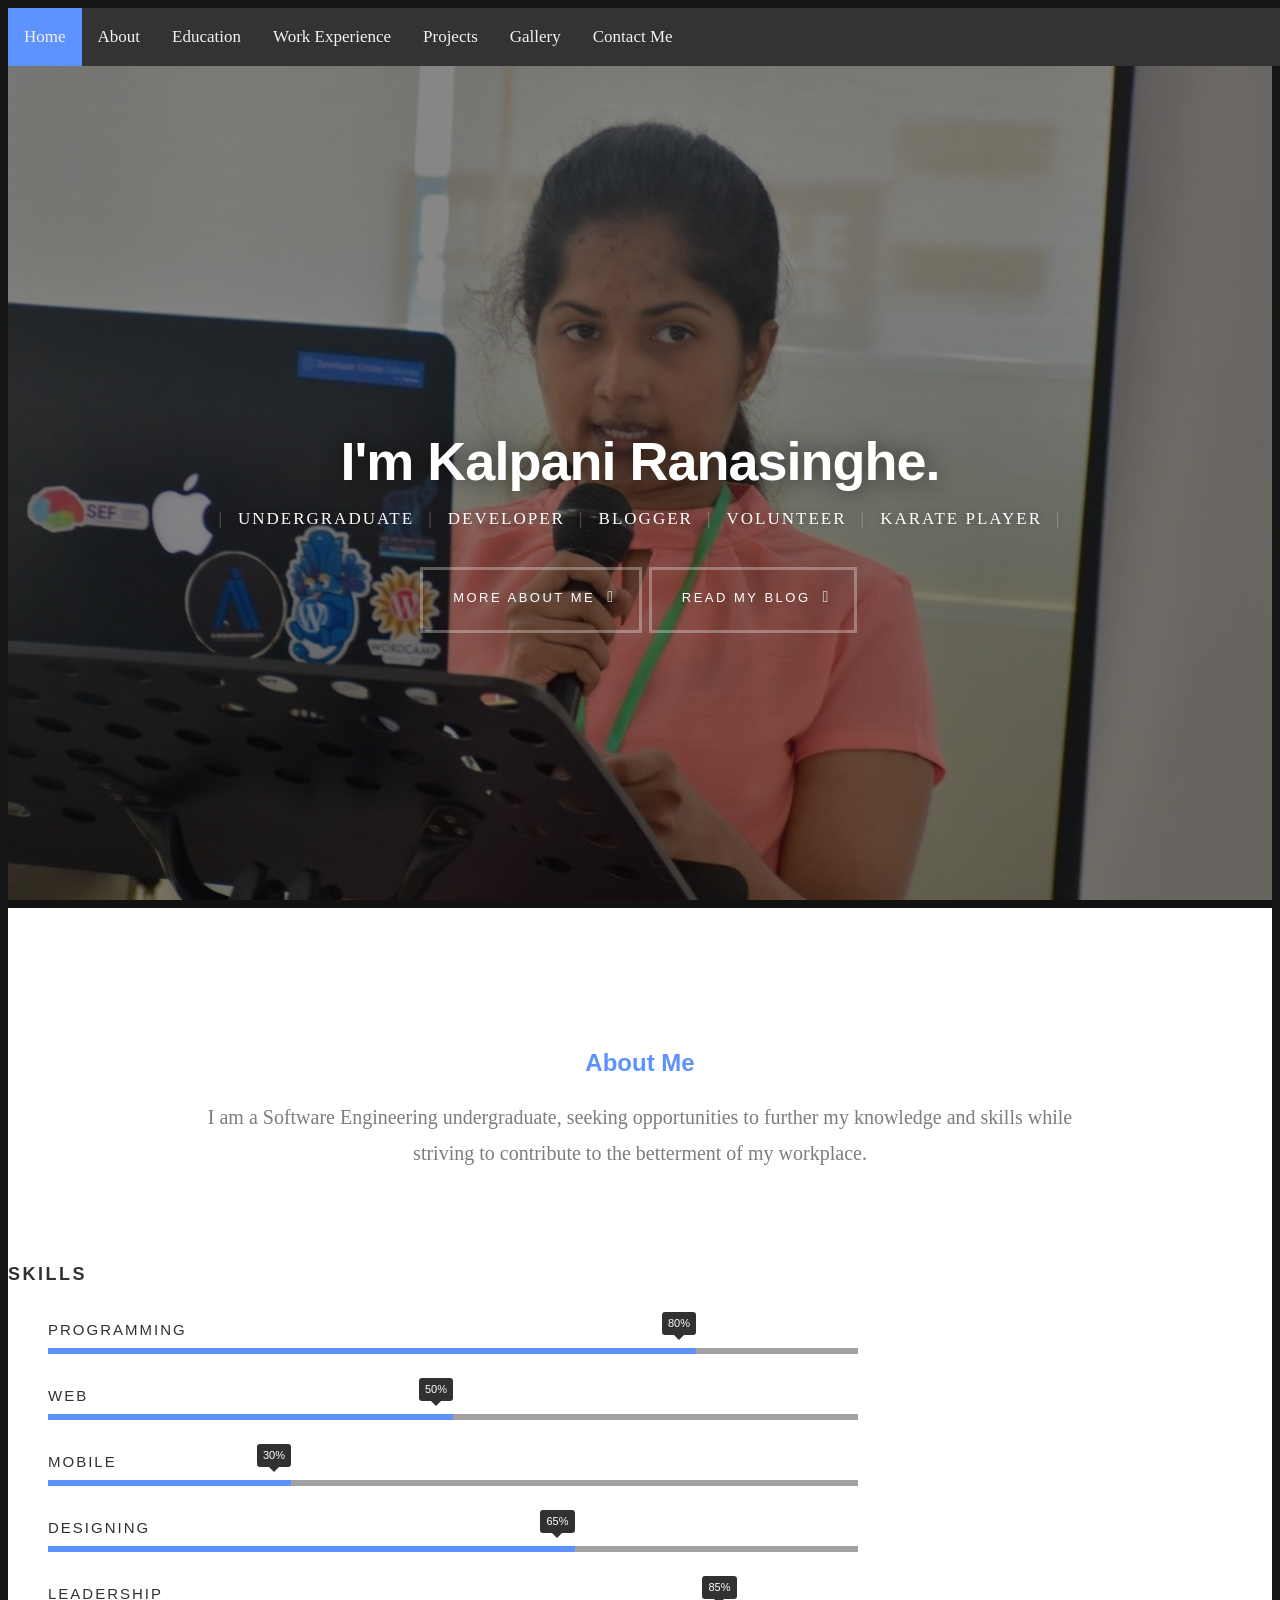
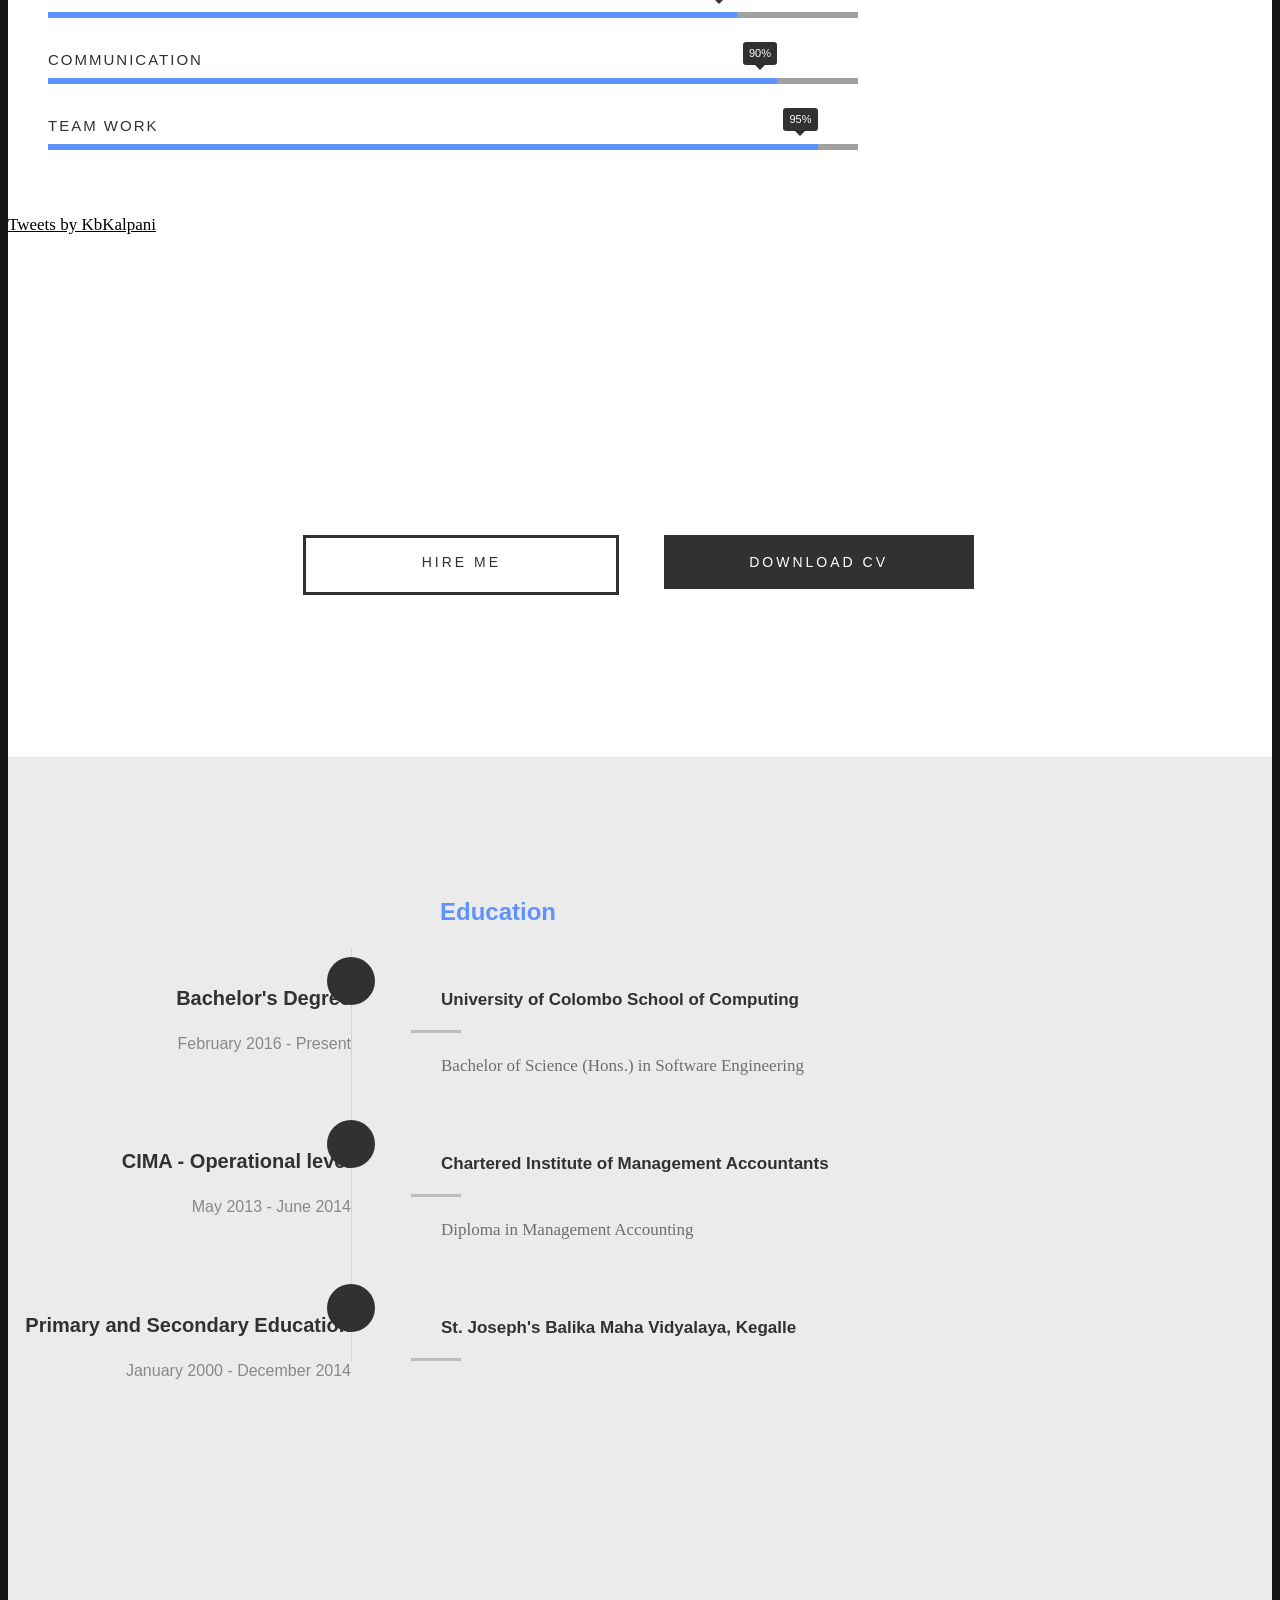
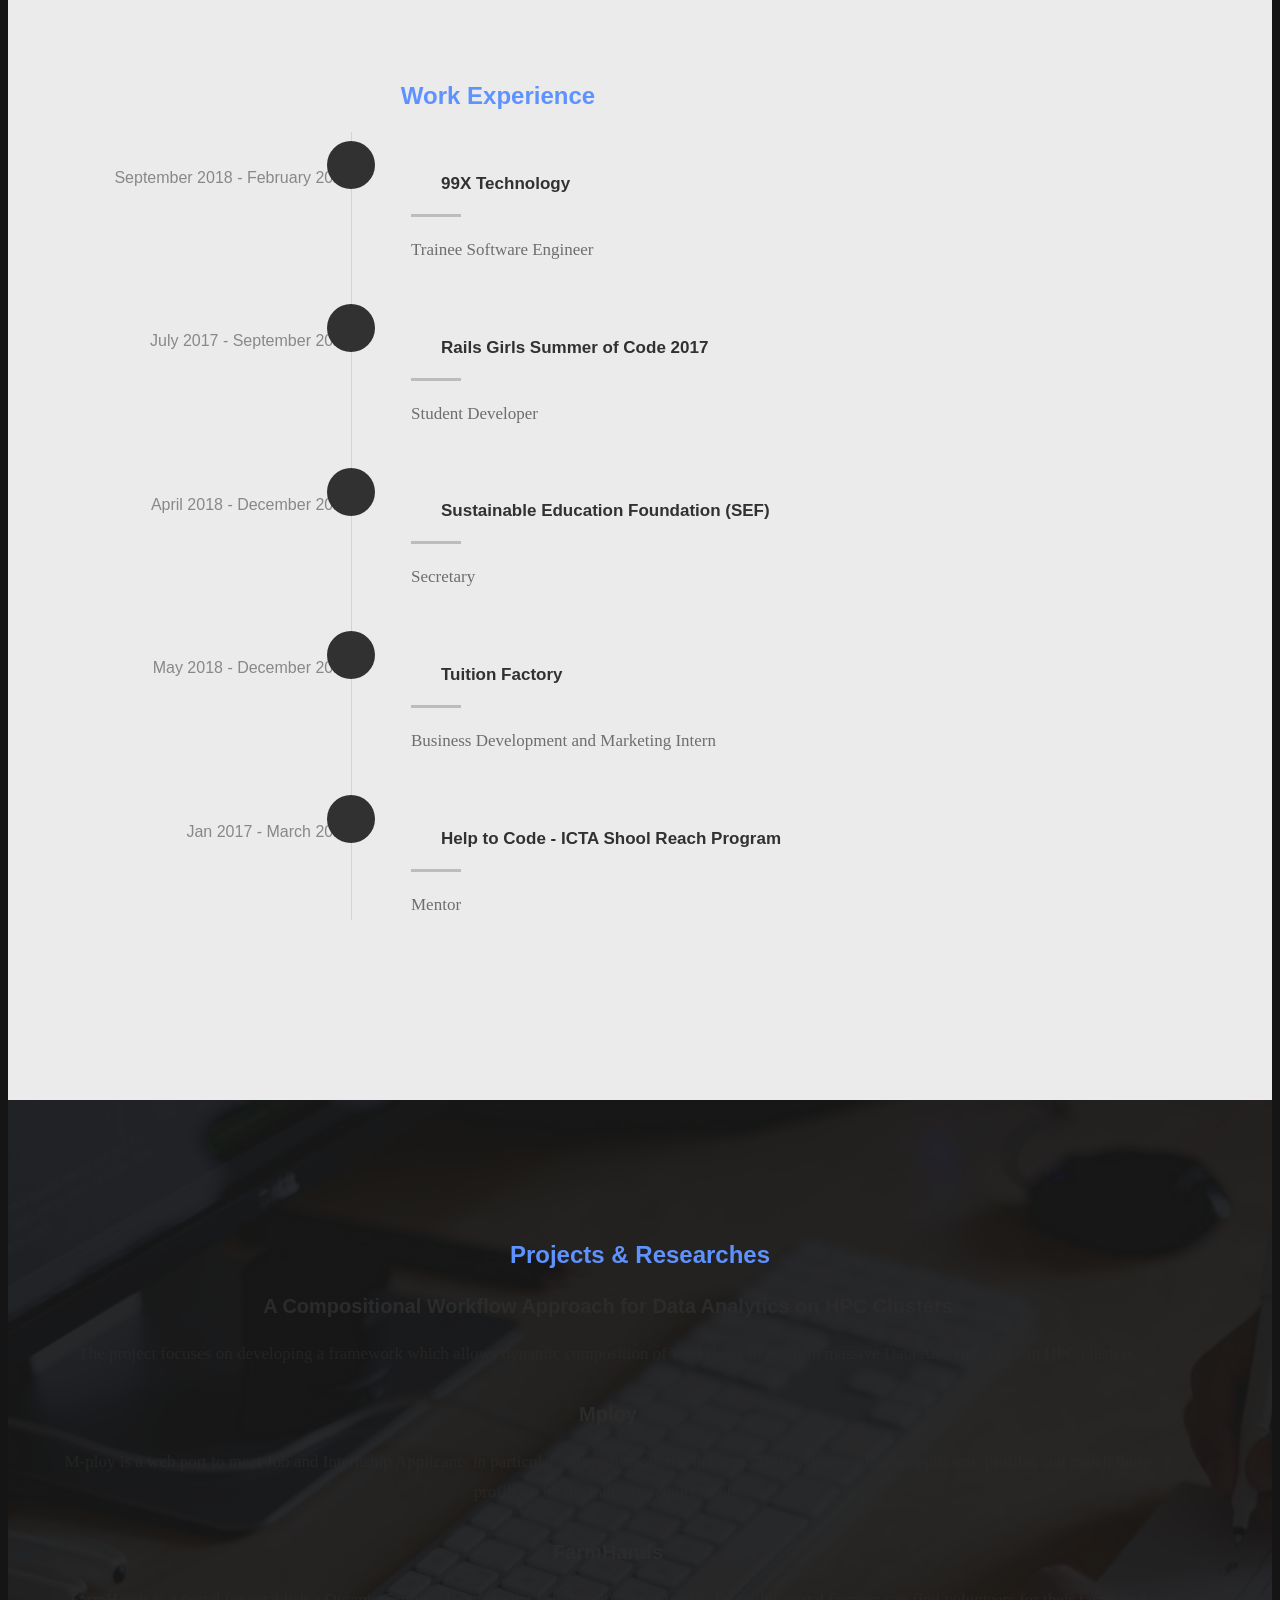
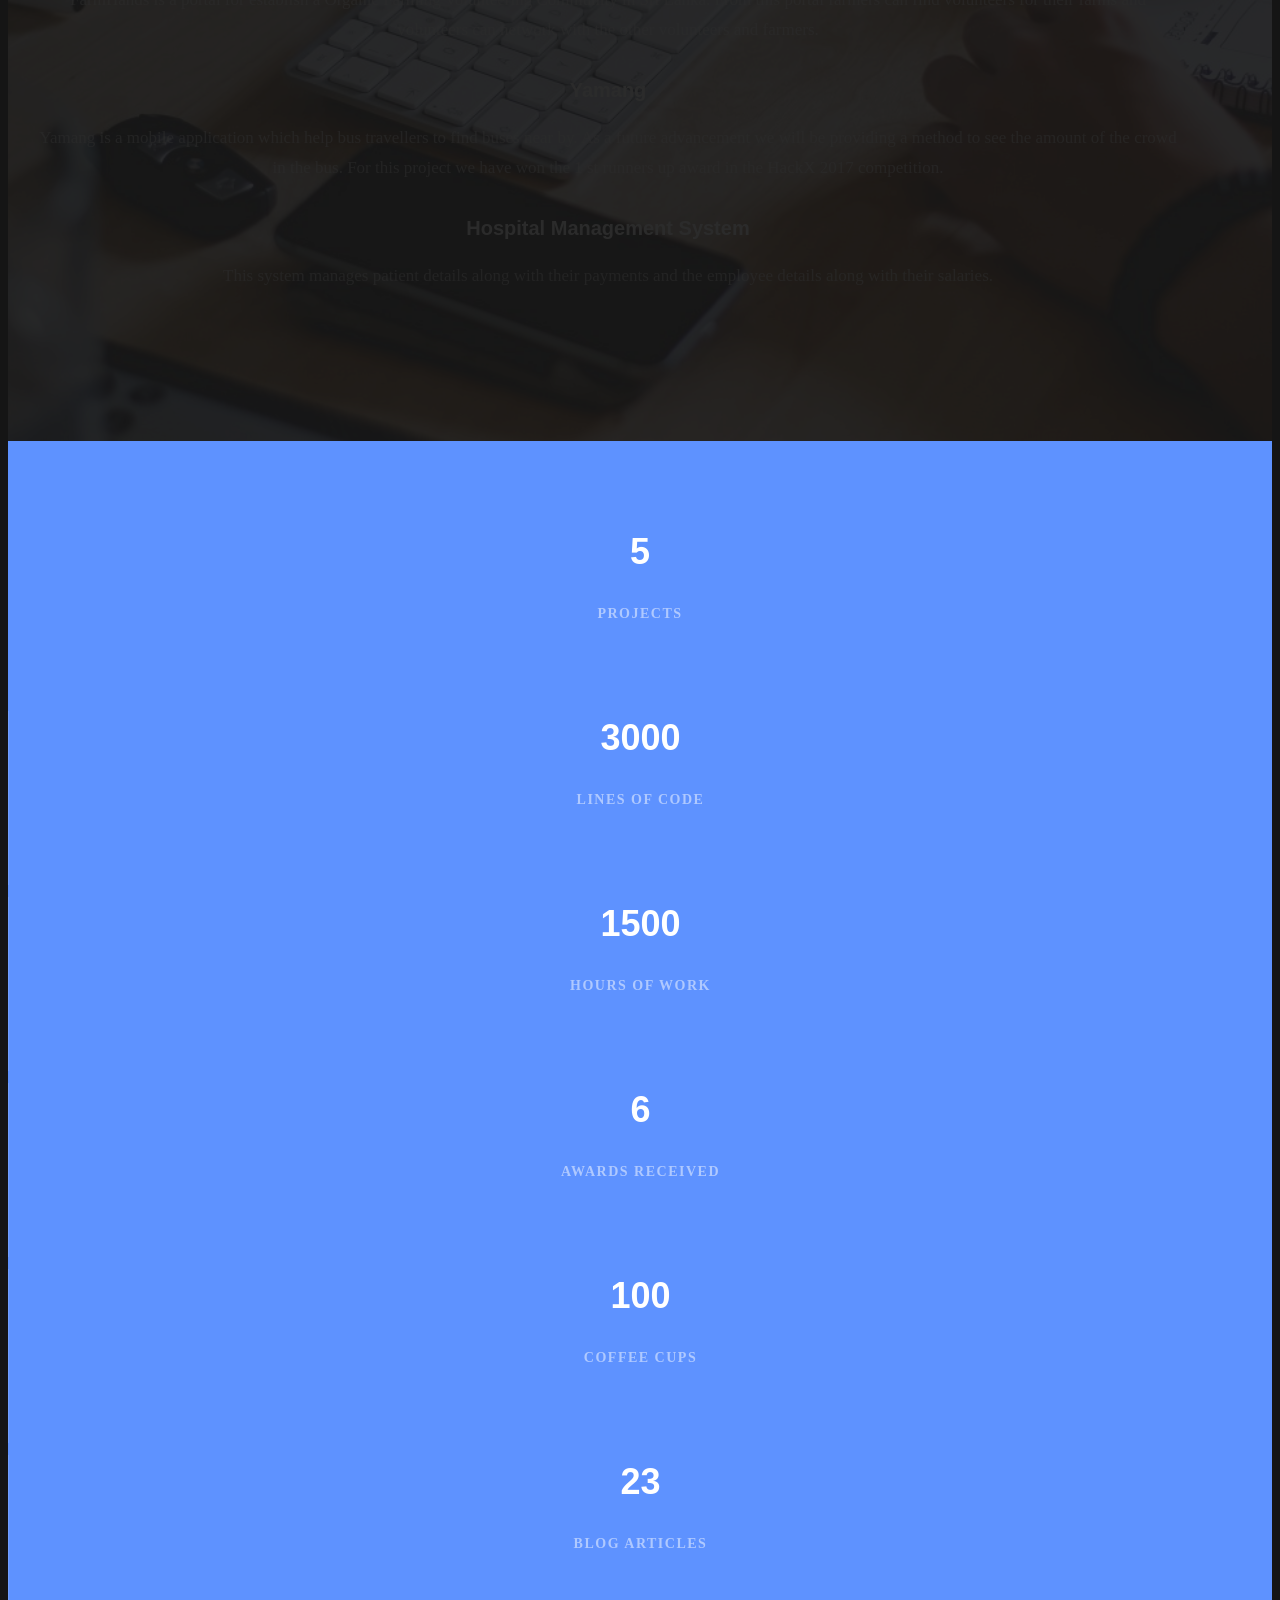
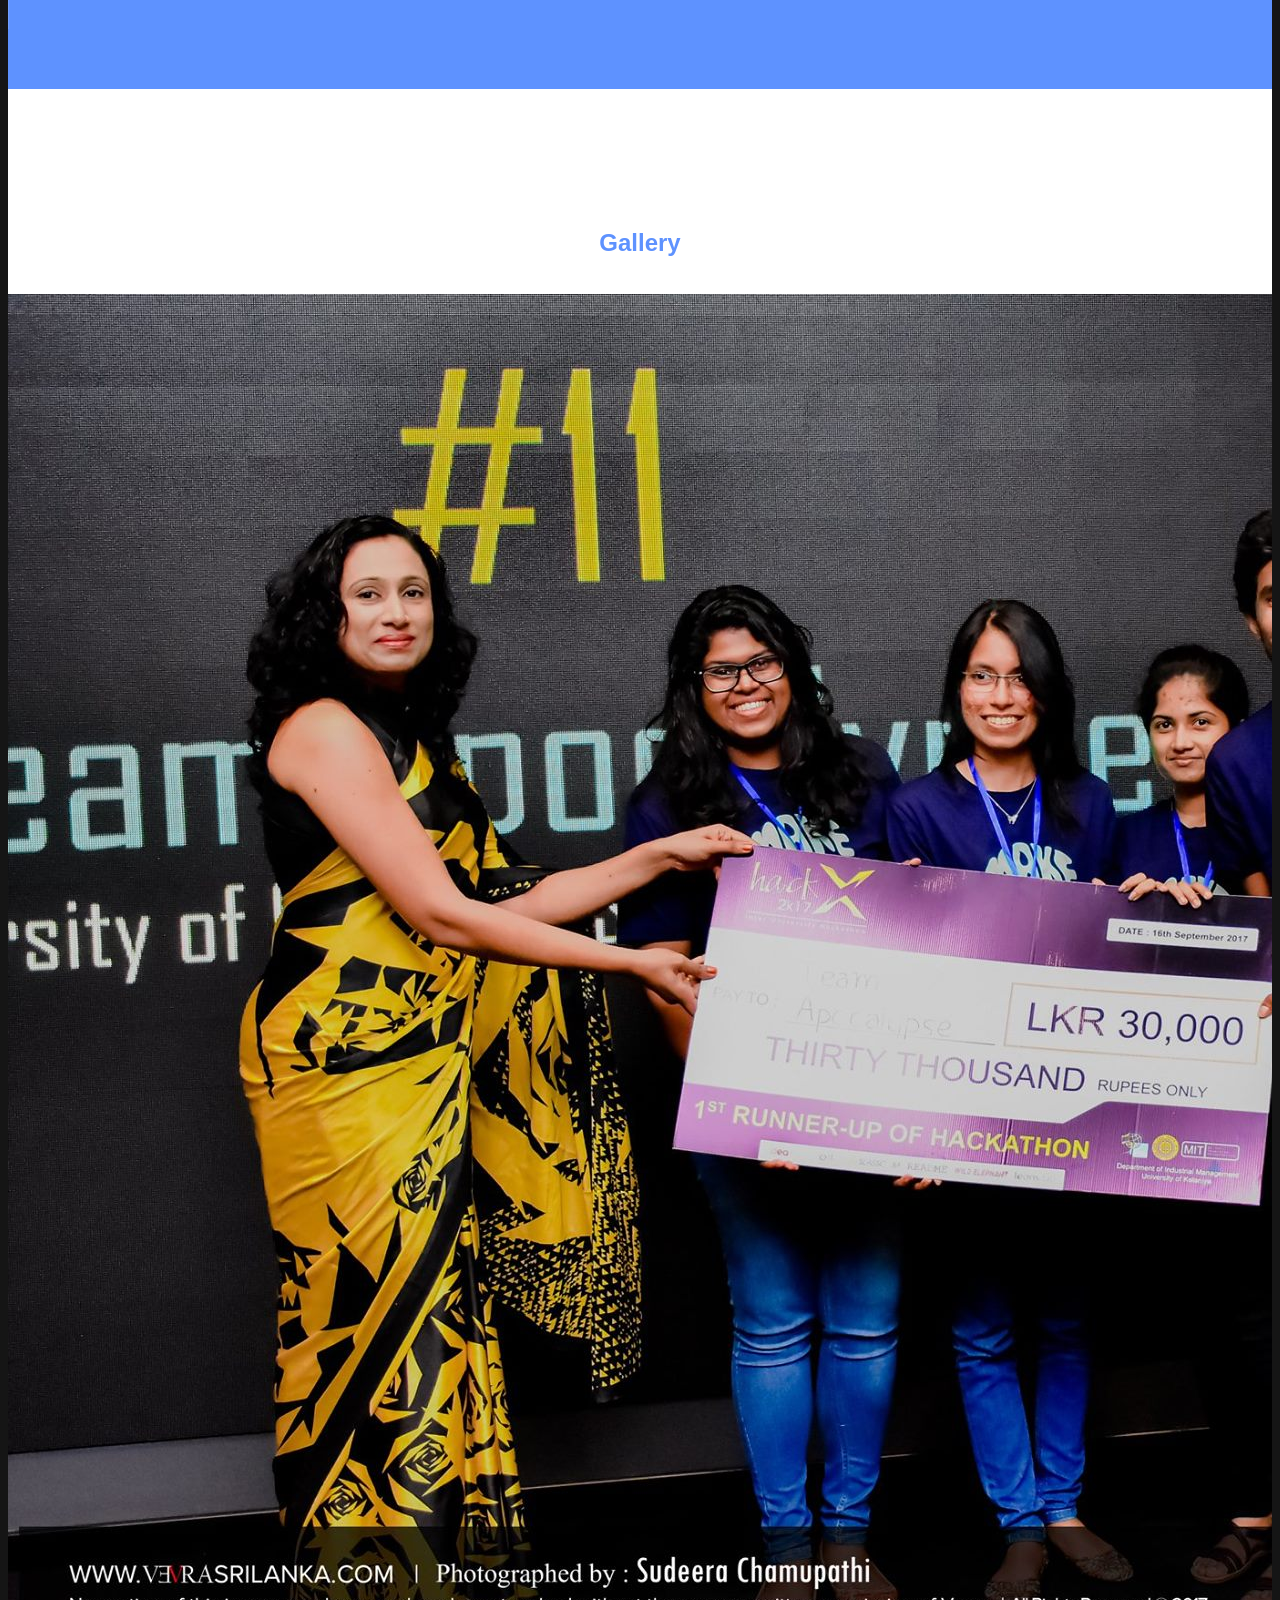
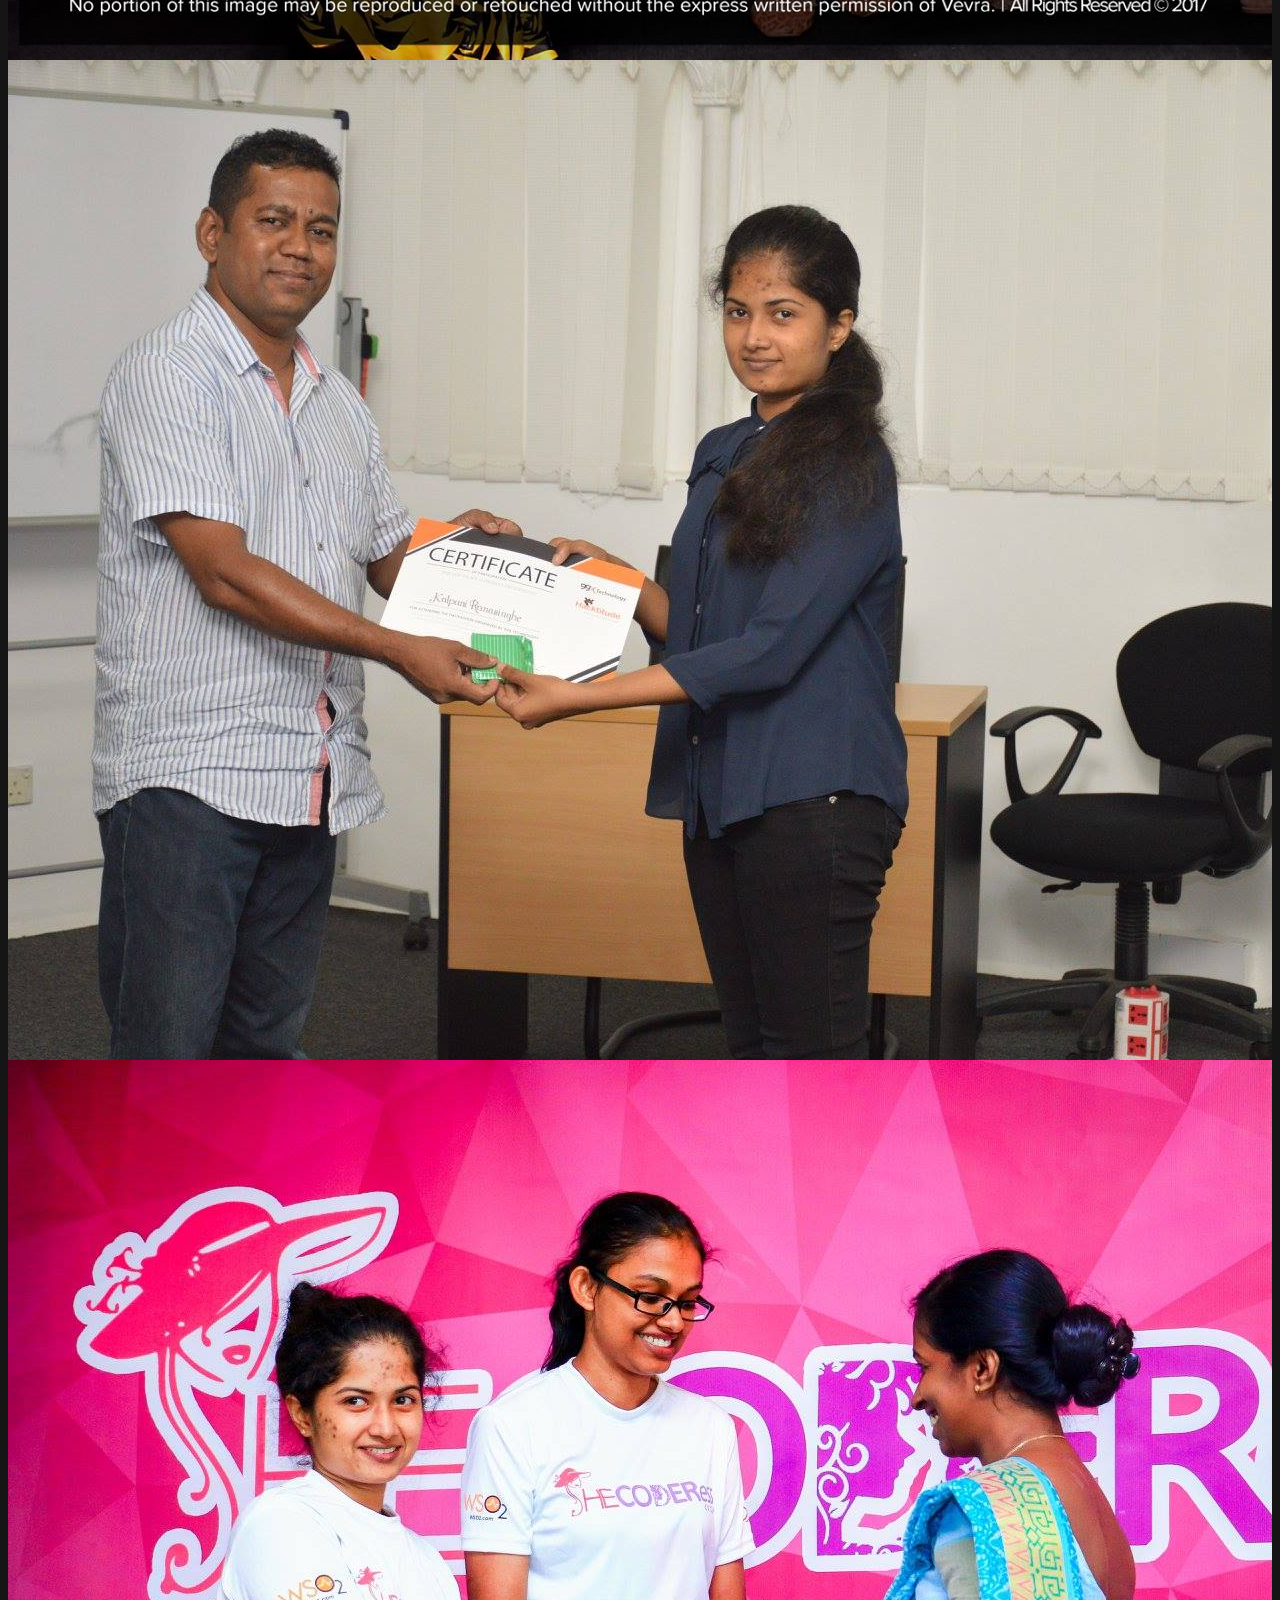
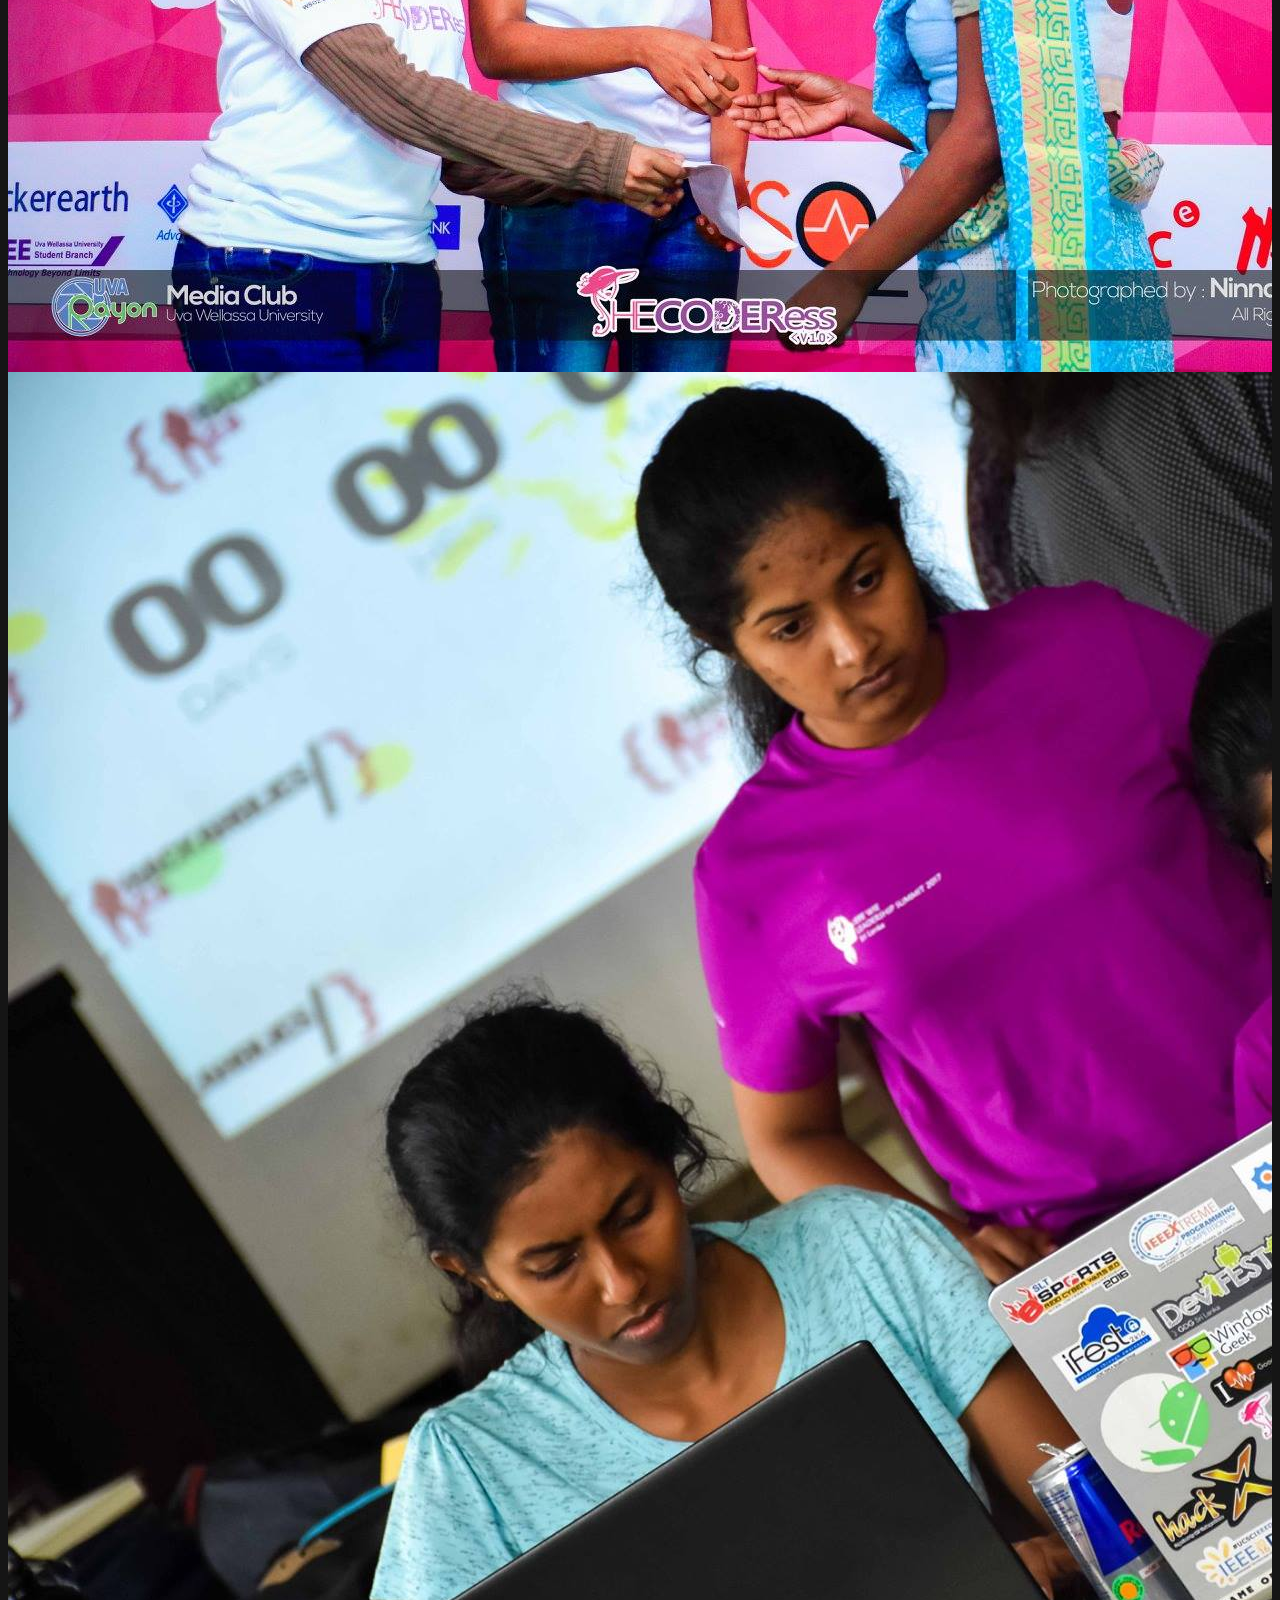
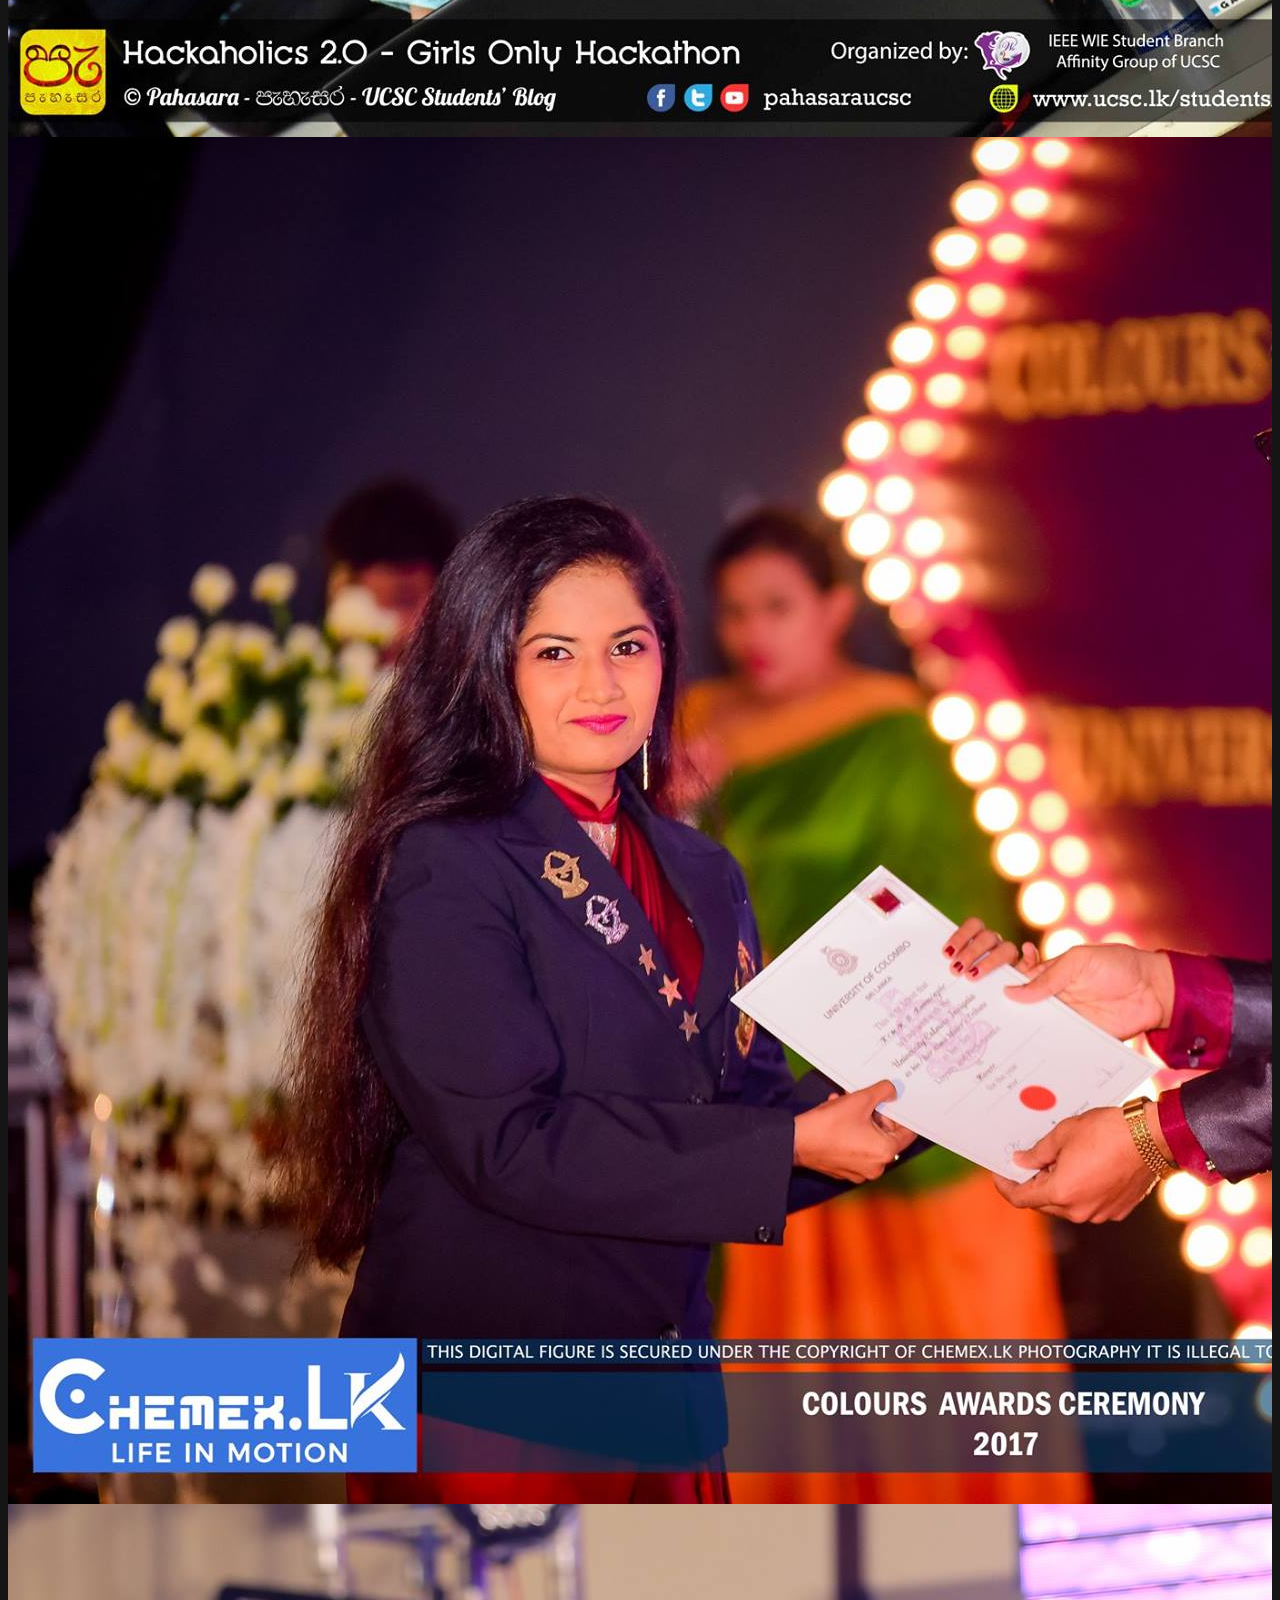
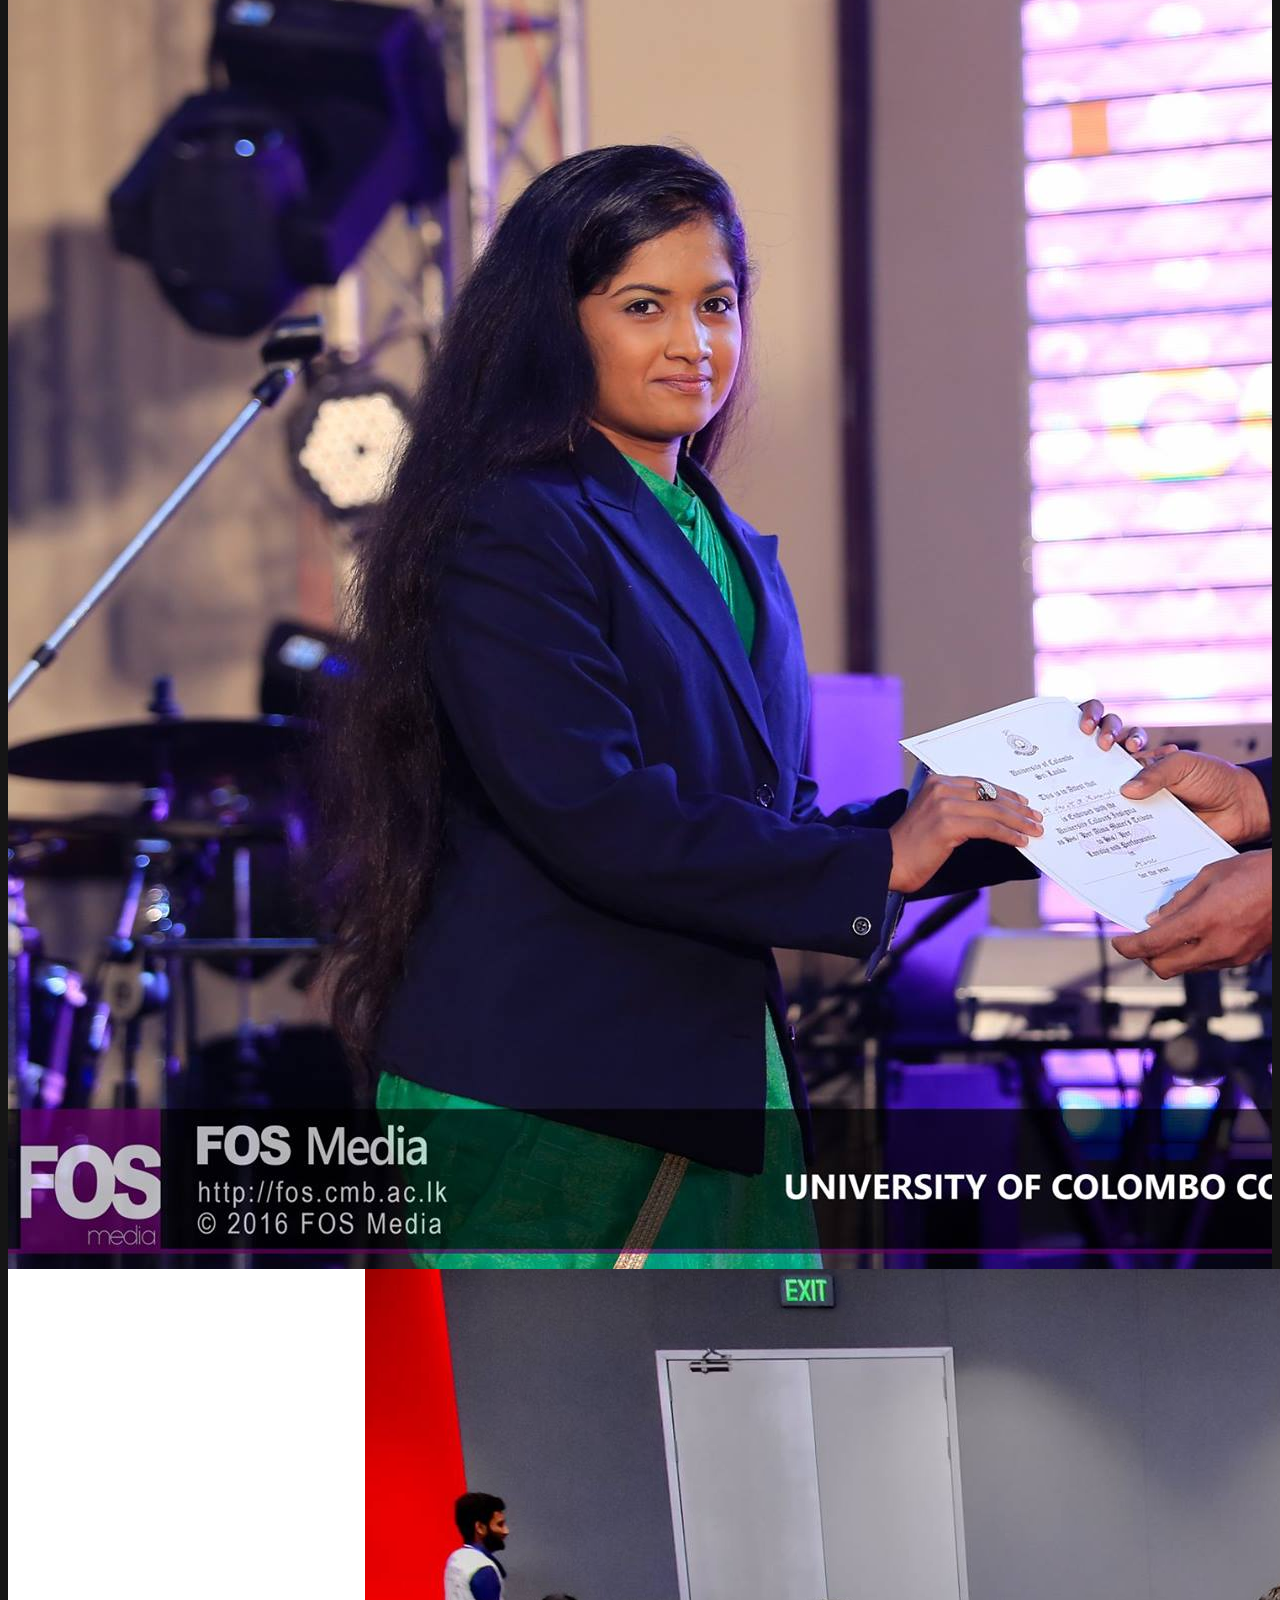
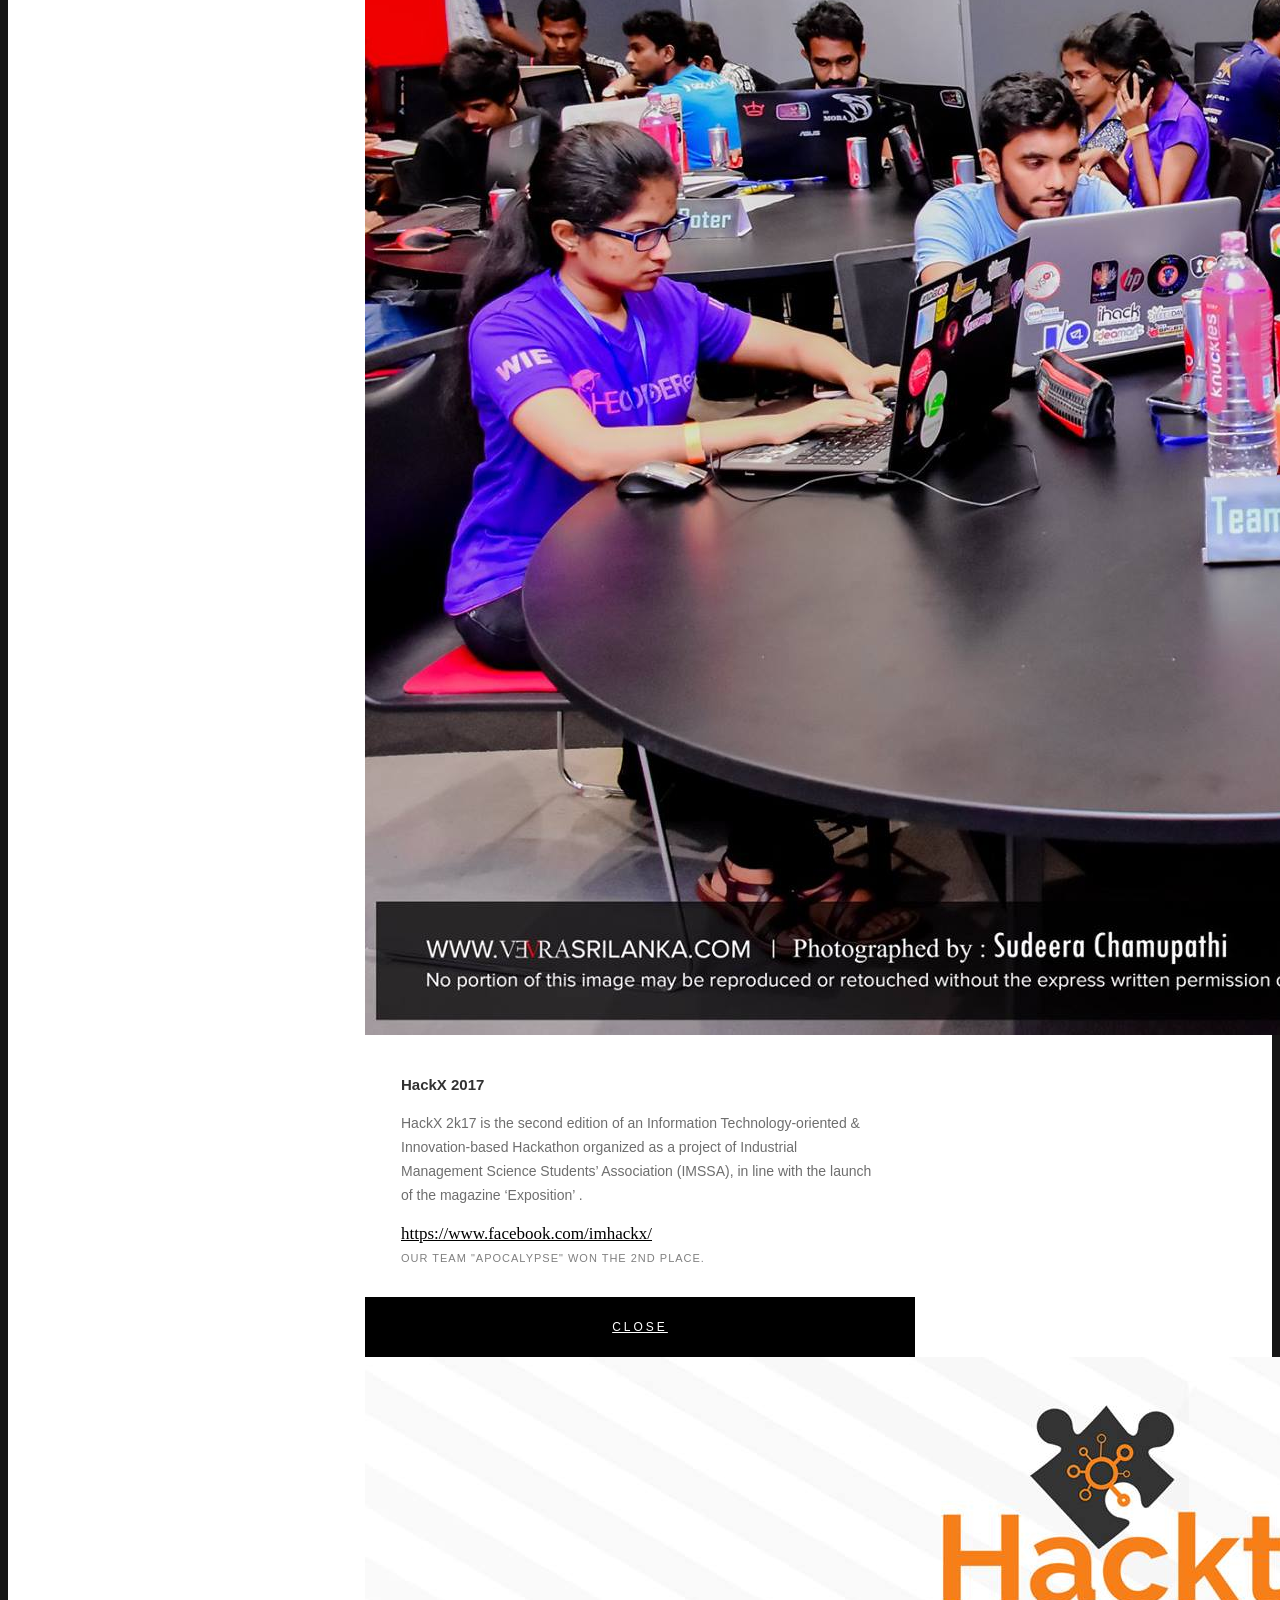
==== index.html @ 43483d66 "Modifications" ====
<!DOCTYPE html>
<!--[if IE 8 ]><html class="no-js oldie ie8" lang="en"> <![endif]-->
<!--[if IE 9 ]><html class="no-js oldie ie9" lang="en"> <![endif]-->
<!--[if (gte IE 9)|!(IE)]><!--><html class="no-js" lang="en"> <!--<![endif]-->
<head>

   <!--- basic page needs
   ================================================== -->
   <meta charset="utf-8">
	<title>Kalpani Ranasinghe</title>
	<meta name="description" content="">  
	<meta name="author" content="">

   <!-- mobile specific metas
   ================================================== -->
	<meta name="viewport" content="width=device-width, initial-scale=1, maximum-scale=1">

 	<!-- CSS
   ================================================== -->
   <link rel="stylesheet" href="css/base.css">  
   <link rel="stylesheet" href="css/main.css">
   <link rel="stylesheet" href="css/vendor.css">     

   <!-- script
   ================================================== -->   
	<script src="js/modernizr.js"></script>
	<script src="js/pace.min.js"></script>
	

   <!-- faviconsf
	================================================== -->
	<link rel="icon" type="image/png" href="favicon.png">

</head>

<body id="top">

	<!-- header 
   ================================================== -->
   <header>   	
   	<div class="topnav" id="myTopnav">		   	
					
						<a class="smoothscroll active"  href="#intro" title="">Home</a>
						<a class="smoothscroll"  href="#about" title="">About</a>
						<a class="smoothscroll"  href="#resume" title="">Education</a>
						<a class="smoothscroll"  href="#work" title="">Work Experience</a>
						<a class="smoothscroll"  href="#services" title="">Projects</a>
						<a class="smoothscroll"  href="#portfolio" title="">Gallery</a>					
						<a class="smoothscroll"  href="#contact" title="">Contact Me</a>	
									
					</ul>
   	</div> <!-- /row --> 		
   </header> <!-- /header -->

	<!-- intro section
   ================================================== -->
   <section id="intro">   

   	<div class="intro-overlay"></div>	

   	<div class="intro-content">
   		<div class="row">

   			<div class="col-twelve">

	   			
	   			<h1>I'm Kalpani Ranasinghe.</h1>

	   			<p class="intro-position">
	   				<span>Undergraduate</span>
	   				<span>Developer</span>
	   				<span>Blogger</span>
	   				<span>Volunteer</span>
	   				<span>Karate Player</span> 
	   			</p>

	   			<a class="button stroke smoothscroll" href="#about" title="">More About Me</a>
	   			<a class="button stroke" href="https://kalpaniranasinghe.blogspot.com/" target="_blank" title="">Read My Blog</a>

	   			

	   		</div>  
   			  
   		</div>   		 		
   	</div> <!-- /intro-content -->  

   	<ul class="intro-social">        
         <li><a href="https://www.facebook.com/kalpani.ranasinghe.50" target="_blank"><i class="fa fa-facebook"></i></a></li>
         <li><a href="https://twitter.com/KbKalpani" target="_blank"><i class="fa fa-twitter"></i></a></li>
         <li><a href="https://github.com/kalpanibhagya" target="_blank"><i class="fa fa-github"></i></a></li>
         <li><a href="https://www.linkedin.com/in/kalpani-ranasinghe/" target="_blank"><i class="fa fa-linkedin"></i></a></li>
         
      </ul> <!-- /intro-social -->  

   </section> <!-- /intro -->


   <!-- about section
   ================================================== -->
   <section id="about" class="grey-section">  

   	<div class="row section-intro">
   		<div class="col-twelve">

   			<h2>About Me</h2>
   			
   				<p class="lead">I am a Software Engineering undergraduate, seeking opportunities to further my knowledge and skills while striving to contribute to the betterment of my workplace.</p></br>
   			   		
   		</div>   		
   	</div> <!-- /section-intro -->

   	<div class="row about-content">
   		<div class="col-six tab-full">

   			<h3>Skills</h3>
   			
				<ul class="skill-bars">
				   <li>
				   	<div class="progress percent80"><span>80%</span></div>
				   	<strong>Programming</strong>
				   </li>
				   <li>
				   	<div class="progress percent50"><span>50%</span></div>
				   	<strong>Web</strong>
				   </li>
				   <li>
				   	<div class="progress percent30"><span>30%</span></div>
				   	<strong>Mobile</strong>
				   </li>
				   <li>
				   	<div class="progress percent65"><span>65%</span></div>
				   	<strong>Designing</strong>
				   </li>
				   <li>
				   	<div class="progress percent85"><span>85%</span></div>
				   	<strong>Leadership</strong>
				   </li>
				   <li>
				   	<div class="progress percent90"><span>90%</span></div>
				   	<strong>Communication</strong>
				   </li>
				   <li>
				   	<div class="progress percent95"><span>95%</span></div>
				   	<strong>Team Work</strong>
				   </li>
      
				</ul> <!-- /skill-bars -->		

   		</div>

   		<div class="col-six tab-full">
   			<a class="twitter-timeline" data-width="400" data-height="500" href="https://twitter.com/KbKalpani?ref_src=twsrc%5Etfw">Tweets by KbKalpani</a> <script async src="https://platform.twitter.com/widgets.js" charset="utf-8"></script>
   		</div>


   	</div>

   	<div class="row about-content">
   	<div class="col-six tab-full">
   		<iframe src="https://www.facebook.com/plugins/page.php?href=https%3A%2F%2Fwww.facebook.com%2Ftechmindkb%2F&tabs=timeline&width=340&height=500&small_header=false&adapt_container_width=true&hide_cover=false&show_facepile=true&appId=143902499665656" width="340" height="213" style="border:none;overflow:hidden" scrolling="no" frameborder="0" allowTransparency="true" allow="encrypted-media"></iframe>
   		</div>
   		
   	</div>

   	<div class="row button-section">
   		<div class="col-twelve">
   			<a href="#contact" title="Hire Me" class="button stroke smoothscroll">Hire Me</a>
   			<a href="https://bit.ly/2IvnFTZ" title="Download CV" target="_blank" class="button button-primary">Download CV</a>
   	
   		</div>   		
   	</div>

   </section> <!-- /process-->    


   <!-- resume Section
   ================================================== -->
	<section id="resume" class="grey-section">

   	<div class="row resume-timeline">

   		<div class="col-twelve resume-header">

   			<h2>Education</h2>

   		</div> <!-- /resume-header -->

   		<div class="col-twelve">

   			<div class="timeline-wrap">

	   			<div class="timeline-block">

	   				<div class="timeline-ico">
	   					<i class="fa fa-graduation-cap"></i>
	   				</div>

	   				<div class="timeline-header">
	   					<h3>Bachelor's Degree</h3>
	   					<p>February 2016 - Present</p>
	   					
	   				</div>

	   				<div class="timeline-content">
	   					<h4>University of Colombo School of Computing</h4>
	   					<p>Bachelor of Science (Hons.) in Software Engineering</p>
	   				</div>

	   			</div> <!-- /timeline-block -->


	   			<div class="timeline-block">

	   				<div class="timeline-ico">
	   					<i class="fa fa-graduation-cap"></i>
	   				</div>

	   				<div class="timeline-header">
	   					<h3>CIMA - Operational level</h3>
	   					<p>May 2013 - June 2014</p>
	   				</div>

	   				<div class="timeline-content">
	   					<h4>Chartered Institute of Management Accountants</h4>
	   					<p>Diploma in Management Accounting</p>
	   				</div>

	   			</div> <!-- /timeline-block -->

	   			<div class="timeline-block">

	   				<div class="timeline-ico">
	   					<i class="fa fa-graduation-cap"></i>
	   				</div>

	   				<div class="timeline-header">
	   					<h3>Primary and Secondary Education</h3>
	   					<p>January 2000 - December 2014</p>
	   				</div>

	   				<div class="timeline-content">
	   					<h4>St. Joseph's Balika Maha Vidyalaya, Kegalle</h4>
	   					<p>                        </p>

	   			</div> <!-- /timeline-block -->

   			</div> <!-- /timeline-wrap -->   			

   		</div> <!-- /col-twelve -->
   		
   	</div> <!-- /resume-timeline -->
		
	</section> <!-- /features -->

	<section id="work" class="grey-section">

   	<div class="row work-timeline">

   		<div class="col-twelve work-header">

   			<h2>Work Experience</h2>

   		</div> <!-- /resume-header -->

   		<div class="col-twelve">

   			<div class="timeline-wrap">

				<div class="timeline-block">

						<div class="timeline-ico">
							<i class="fa fa-briefcase"></i>
						</div>
	
						<div class="timeline-header">
							
							<p>September 2018 - February 2019</p>
						</div>
	
						<div class="timeline-content">
							<h4>99X Technology</h4>
							<p>Trainee Software Engineer</p>
						</div>
	
				</div> <!-- /timeline-block -->

   				<div class="timeline-block">

	   				<div class="timeline-ico">
	   					<i class="fa fa-briefcase"></i>
	   				</div>

	   				<div class="timeline-header">
	   					
	   					<p>July 2017 - September 2017</p>
	   				</div>

	   				<div class="timeline-content">
	   					<h4>Rails Girls Summer of Code 2017</h4>
	   					<p>Student Developer</p>
	   				</div>

	   			</div> <!-- /timeline-block -->


   				<div class="timeline-block">

	   				<div class="timeline-ico">
	   					<i class="fa fa-briefcase"></i>
	   				</div>

	   				<div class="timeline-header">
	   					
	   					<p>April 2018 - December 2018</p>
	   				</div>

	   				<div class="timeline-content">
	   					<h4>Sustainable Education Foundation (SEF)</h4>
						<p>Secretary</p>
	   				</div>

	   			</div> <!-- /timeline-block -->

	   			<div class="timeline-block">

	   				<div class="timeline-ico">
	   					<i class="fa fa-briefcase"></i>
	   				</div>

	   				<div class="timeline-header">
	   					
	   					<p>May 2018 - December 2018</p>
	   				</div>

	   				<div class="timeline-content">
	   					<h4>Tuition Factory</h4>
	   					<p>Business Development and Marketing Intern</p>
	   				</div>

	   			</div> <!-- /timeline-block -->

	   			
	   			<div class="timeline-block">

	   				<div class="timeline-ico">
	   					<i class="fa fa-briefcase"></i>
	   				</div>

	   				<div class="timeline-header">
	   					
	   					<p>Jan 2017 - March 2017</p>
	   				</div>

	   				<div class="timeline-content">
	   					<h4>Help to Code - ICTA Shool Reach Program</h4>
	   					<p>Mentor</p>
	   				</div>

	   			</div> <!-- /timeline-block -->

   			</div> <!-- /timeline-wrap -->   			

   		</div> <!-- /col-twelve -->
   		
   	</div> <!-- /resume-timeline -->
   	
   	
		
	</section> <!-- /features -->

	<!-- services Section
   ================================================== -->
	<section id="services">

		<div class="overlay"></div>

		<div class="row section-intro">
   		<div class="col-twelve">

   			<h2>Projects & Researches</h2>

   		</div>   		
   	</div> <!-- /section-intro -->

   	<div class="row services-content">

   		<div id="owl-slider" class="owl-carousel services-list">

			<div class="service">	
	            <div class="service-content">	

	            	 <h3>A Compositional Workflow Approach for Data Analytics on HPC Clusters</h3>

		            <p class="desc">The project focuses on developing a framework which allows dynamic composition of workflows to perform massive Data Analytics tasks in HPC clusters. </p>
	         		
	         	</div> 	         	 

			</div> <!-- /service -->

	      	<div class="service">	
	            <div class="service-content">	

	            	 <h3>Mploy</h3>

		            <p class="desc">M-ploy is a web port to meet Job and Internship Applicants in particular university with the Industry. This system evaluates applicants' profiles and match those profiles with the industry requirements. 
	         		</p>
	         		
	         	</div> 	         	 

			</div> <!-- /service -->

			<div class="service">	

					                          

	            <div class="service-content">	

	            	<h3>FarmHands</h3>  

		            <p class="desc">FarmHands is a portal for establish a Organic Farming Volunteering Community in Sri Lanka. From this portal farmers can find volunteers for their farms and volunteers can network with the other volunteers and farmers.
	         		</p>

	            </div>	                          

			</div> <!-- /service -->

			<div class="service">            

	            <div class="service-content">

	            	<h3>Yamang</h3>

		            <p class="desc">Yamang is a mobile application which help bus travellers to find buses near by. As a future advancement we will be providing a method to see the amount of the crowd in the bus. For this project we have won the 1 st runners up award in the HackX 2017 competition.
	        			</p> 

	        	</div> 	            	               

			</div> <!-- /service -->

			<div class="service">            

	            <div class="service-content">

	            	<h3>Hospital Management System</h3>

		            <p class="desc">This system manages patient details along with their payments and the employee details along with their salaries.</p> 

	        	</div> 	            	               

			</div> <!-- /service -->
				

	      </div> <!-- /services-list -->
   		
   	</div> <!-- /services-content -->
		
	</section> <!-- /services -->	


	<!-- stats Section
   ================================================== -->
	<section id="stats" class="count-up">

		<div class="row">
			<div class="col-twelve">

				<div class="block-1-6 block-s-1-3 block-tab-1-2 block-mob-full stats-list">

					<div class="bgrid stat">

						<div class="icon-part">
							<i class="icon-pencil-ruler"></i>
						</div>

						<h3 class="stat-count">
							5
						</h3>

						<h5 class="stat-title">
							Projects
						</h5>

					</div> <!-- /stat -->					

					<div class="bgrid stat">

						<div class="icon-part">
							<i class="icon-desktop"></i>
						</div>

						<h3 class="stat-count">
							3000
						</h3>

						<h5 class="stat-title">
							Lines of Code
						</h5>

					</div> <!-- /stat -->

					<div class="bgrid stat">

						<div class="icon-part">
							<i class="icon-clock"></i>
						</div>

						<h3 class="stat-count">
							1500
						</h3>

						<h5 class="stat-title">
							Hours of Work
						</h5>

					</div> <!-- /stat -->									

					<div class="bgrid stat">

						<div class="icon-part">
							<i class="icon-badge"></i>
						</div>

						<h3 class="stat-count">
							6
						</h3>

						<h5 class="stat-title">
							Awards Received
						</h5>

					</div> <!-- /stat -->

					<div class="bgrid stat">

						<div class="icon-part">
							<i class="icon-cup"></i>
						</div>

						<h3 class="stat-count">
							100
						</h3>

						<h5 class="stat-title">
							Coffee Cups
						</h5>

					</div> <!-- /stat -->

					<div class="bgrid stat">

						<div class="icon-part">
							<i class="icon-pen"></i>
						</div>

						<h3 class="stat-count">
							23
						</h3>

						<h5 class="stat-title">
							Blog Articles
						</h5>

					</div> <!-- /stat -->

				</div> <!-- /stats-list -->

			</div> <!-- /twelve -->
		</div> <!-- /row -->

	</section> <!-- /stats -->


	<!-- Portfolio Section
   ================================================== -->
	<section id="portfolio">

		<div class="row section-intro">
   		<div class="col-twelve">

   			<h2>Gallery</h2>
   		
   		</div>   		
   	</div> <!-- /section-intro--> 

   	<div class="row portfolio-content">

   		<div class="col-twelve">

   			<!-- portfolio-wrapper -->
	         <div id="folio-wrapper" class="block-1-2 block-mob-full stack">

	         	<div class="bgrid folio-item">
	               <div class="item-wrap">
	               	<img src="images/portfolio/1.jpg" alt="Liberty">
	                  <a href="#modal-01" class="overlay">	                  	           
	                     <div class="folio-item-table">
	                     	<div class="folio-item-cell">
		     					       <h3 class="folio-title">HackX 2017</h3>	     					    
		     					    	 <span class="folio-types">
		     					       	  1st Runners up
		     					       </span><br>
		     					       <span class="folio-types">
		     					       	  Click to see more
		     					      </span>
		     					   </div>	                      	
	                     </div>                    
	                  </a>
	               </div>	               
	        		</div> <!-- /folio-item -->

	        		<div class="bgrid folio-item">
	               <div class="item-wrap">
	               	<img src="images/portfolio/2.jpg" alt="Shutterbug">
	               	<a href="#modal-02" class="overlay">              		                  
	                     <div class="folio-item-table">
	                     	<div class="folio-item-cell">
	                     		<h3 class="folio-title">Hacktitude 2017</h3>	     					    
		     					    	<span class="folio-types">
		     					       	  Top 10 Finalist
		     					      </span><br>
		     					      <span class="folio-types">
		     					       	  Click to see more
		     					      </span>		     		
		     					   </div> 	                      	
	                     </div>                    
	                  </a>
	               </div>
	        		</div> <!-- /folio-item -->

	            <div class="bgrid folio-item">
	               <div class="item-wrap">
	               	<img src="images/portfolio/4.jpg"alt="Clouds">
	                  <a href="#modal-03" class="overlay">             		                  
	                     <div class="folio-item-table">
	                     	<div class="folio-item-cell">
	                     		<h3 class="folio-title">SheCoderess V.1.0</h3>	     					    
		     					    	<span class="folio-types">
		     					       	  Winner
		     					      </span><br>
		     					      <span class="folio-types">
		     					       	  Click to see more
		     					      </span>	     		
		     					   </div> 	                      	
	                     </div>                    
	                  </a>
	               </div>
	        		</div> <!-- /folio-item -->

	            <div class="bgrid folio-item">
	               <div class="item-wrap">
	               	<img src="images/portfolio/3.jpg" alt="Beetle">
	                  <a href="#modal-04" class="overlay">                  	                 
	                     <div class="folio-item-table">
	                     	<div class="folio-item-cell">
	                     		<h3 class="folio-title">Hackaholics 2017</h3>	     					    
		     					    	<span class="folio-types">
		     					       	  Participation
		     					      </span><br>
		     					      <span class="folio-types">
		     					       	  Click to see more
		     					      </span>		     		
		     					   </div>  	                      	
	                     </div>                    
	                  </a>
	               </div>
	        		</div> <!-- /folio-item -->    

	        		<div class="bgrid folio-item">
	               <div class="item-wrap">
	               	<img src="images/portfolio/15.jpg" alt="Salad">
	                  <a href="#modal-06" class="overlay">
	                     <div class="folio-item-table">
	                     	<div class="folio-item-cell">
	                     		<h3 class="folio-title">UOC Colors Awards 2017</h3>	     					    
		     					    	<span class="folio-types">
		     					       	  Karate
		     					      </span><br>
		     					      <span class="folio-types">
		     					       	  Click to see more
		     					      </span>		     		
		     					   </div>	                      	
	                     </div>                    
	                  </a>
	               </div>
	        		</div> <!-- /folio-item -->    

	        		<div class="bgrid folio-item">
	               <div class="item-wrap">
	               	<img src="images/portfolio/13.jpg" alt="Lighthouse">
	                  <a href="#modal-05" class="overlay">             		                  
	                     <div class="folio-item-table">
	                     	<div class="folio-item-cell">
	                     		<h3 class="folio-title">UOC Colors Awards 2016</h3>	     					    
		     					    	<span class="folio-types">
		     					       	  Karate
		     					      </span><br>
		     					      <span class="folio-types">
		     					       	  Click to see more
		     					      </span>		     		
		     					   </div> 	                      	
	                     </div>                    
	                  </a>
	               </div>
	        		</div> <!-- /folio-item -->

	            

	            <!-- modal popups - begin
	            ============================================================= -->
	            <div id="modal-01" class="popup-modal slider mfp-hide">	

				     	<div class="media">
				     		<img src="images/portfolio/modals/1-m.jpg" alt="" />
				     	</div>      	

					   <div class="description-box">
					      <h4>HackX 2017</h4>		      
					      <p>HackX 2k17 is the second edition of an Information Technology-oriented & Innovation-based Hackathon organized as a project of Industrial Management Science Students’ Association (IMSSA), in line with the launch of the magazine ‘Exposition’ .</p>
					      <a href="https://www.facebook.com/imhackx/">https://www.facebook.com/imhackx/</a>

					      <div class="categories">Our team "Apocalypse" won the 2nd place.</div>			               
					   </div>

			         <div class="link-box">
			            
					      <a href="#" class="popup-modal-dismiss">Close</a>
			         </div>		      

				   </div> <!-- /modal-01 -->

				   <div id="modal-02" class="popup-modal slider mfp-hide">	

				     	<div class="media">
				     		<img src="images/portfolio/modals/2-m.jpg" alt="" />
				     	</div>      	

					   <div class="description-box">
					      <h4>Hacktitude 2017</h4>		      
					      <p>Inter University Open Source Contribution Competition which is conducted by 99x Technology. From the Initial round they selected top 10 finalists and gave the chance to work with top professionals in 99XT on a repository of 99XT of oue own choice.</p>
					      <a href="http://opensource.99xtechnology.com/hacktitude/">http://opensource.99xtechnology.com/hacktitude/</a>

					      <div class="categories">I was one of the top 10 Finalists</div>			               
					   </div>

			         <div class="link-box">
			            
					      <a href="#" class="popup-modal-dismiss">Close</a>
			         </div>		      

				   </div> <!-- /modal-02 -->

				   <div id="modal-03" class="popup-modal slider mfp-hide">	

				     	<div class="media">
				     		<img src="images/portfolio/modals/4-m.jpg" alt="" />
				     	</div>      	

					   <div class="description-box">
					      <h4>SheCoderess V.1.0</h4>		      
					      <p>Girls only Hackathon which is organized by Uwa Wellassa University of Sri Lanka.</p>
					      <a href="https://www.facebook.com/pg/uvaRayon/photos/?tab=album&album_id=1798706933479571">https://www.facebook.com/pg/uvaRayon/photos/?tab=album&album_id=1798706933479571</a>

					      <div class="categories">Our team won the first place.</div>			               
					   </div>

			         <div class="link-box">
			            
					      <a href="#" class="popup-modal-dismiss">Close</a>
			         </div>		      

				   </div> <!-- /modal-03 -->

				   <div id="modal-04" class="popup-modal slider mfp-hide">	

				     	<div class="media">
				     		<img src="images/portfolio/modals/3-m.jpg" alt="" />
				     	</div>      	

					   <div class="description-box">
					      <h4>Hackholics</h4>		      
					      <p>Hackaholics 2.0 the girls' hackathon in University of Colombo School of Computing which was organized by IEEE Women In Engineering Student Branch Affinity Group of UCSC with the collaboration of IEEE Student branch of UCSC for the betterment of female undergraduates in UCSC.</p>
					      <a href="https://www.facebook.com/pg/PahasaraUCSC/photos/?tab=album&album_id=1959777857570017">https://www.facebook.com/pg/PahasaraUCSC/photos/?tab=album&album_id=1959777857570017</a>
					      <div class="categories">Participation</div>			               
					   </div>

			         <div class="link-box">
			            
					      <a href="#" class="popup-modal-dismiss">Close</a>
			         </div>		      

				   </div> <!-- /modal-04 -->

				   <div id="modal-05" class="popup-modal slider mfp-hide">	

				     	<div class="media">
				     		<img src="images/portfolio/modals/5-m.jpg" alt="" />
				     	</div>      	

					   <div class="description-box">
					      <h4>Colors Awards 2016</h4>		      
					      <p>Won colors for Karate for winning the 5th place of Karate Individual Kata Event in Sri Lanka University Games 2016</p>

					      		               
					   </div>

			         <div class="link-box">
			            
					      <a href="#" class="popup-modal-dismiss">Close</a>
			         </div>		      

				   </div> <!-- /modal-05 -->

				   <div id="modal-06" class="popup-modal slider mfp-hide">	

				     	<div class="media">
				     		<img src="images/portfolio/modals/6-m.jpg" alt="" />
				     	</div>      	

					   <div class="description-box">
					      <h4>Colors Awards 2017</h4>		      
					      <p>Won colors for Karate for winning the 2nd place of Karate Team Kata Event in Inter -  University Games 2017</p>

					      			               
					   </div>

			         <div class="link-box">
			            
					      <a href="#" class="popup-modal-dismiss">Close</a>
			         </div>		      

				   </div> <!-- /modal-06 -->


				   <!-- modal popups - end
	            ============================================================= -->

	         </div> <!-- /portfolio-wrapper --> 

   		</div>  <!-- /twelve -->   

   	</div> <!-- /portfolio-content --> 
		
	</section> <!-- /portfolio --> 

	
	
	
   <!-- contact
   ================================================== -->
	<section id="contact">

		<div class="row section-intro">
   		<div class="col-twelve">

   			<h2>Contact Me</h2>
   			
   		</div> 
   	</div> <!-- /section-intro -->

   	<div class="row contact-info">

   		<div class="col-three tab-full">

   			<div class="icon">
   				<i class="icon-building"></i>
   			</div>

   			<h5>I'm from</h5>

   			<p>
            "Isuru"<br>
            Dematanpitiya, Hakahinna<br>
            Kegalle
            </p>

   		</div>

   		<div class="col-three tab-full">

   			<div class="icon">
   				<i class="icon-pin"></i>
   			</div>

   			<h5>Where to find me</h5>

   			<p>
            Colombo<br>
            Sri Lanka
            </p>

   		</div>

   		<div class="col-three tab-full collapse">

   			<div class="icon">
   				<i class="icon-mail"></i>
   			</div>

   			<h5>Email Me At</h5>

   			<p>kalpanibhagya.kb@gmail.com</p>

   		</div>

   		<div class="col-three tab-full">

   			<div class="icon">
   				<i class="icon-phone"></i>
   			</div>

   			<h5>Call Me At</h5>

   			<p>Moible: (+94) 71 977 8597
			   </p>

   		</div>
   		
   	</div> <!-- /contact-info -->
		
	</section> <!-- /contact -->


   <!-- footer
   ================================================== -->

   <footer>
     	<div class="row">

     		<div class="col-six tab-full pull-right social">

     			<ul class="footer-social">        
			      <li><a href="https://www.facebook.com/kalpani.ranasinghe.50"><i class="fa fa-facebook"></i></a></li>
         <li><a href="https://twitter.com/KbKalpani"><i class="fa fa-twitter"></i></a></li>
         <li><a href="https://github.com/kalpanibhagya"><i class="fa fa-github"></i></a></li>
         <li><a href="https://www.linkedin.com/in/kalpani-ranasinghe/"><i class="fa fa-linkedin"></i></a></li>
         <li><a href="https://plus.google.com/+KalpaniRanasinghe1"><i class="fa fa-google-plus"></i></a></li>
      
			   </ul> 
	      		
	      </div>

      	<div class="col-six tab-full">
	      	<div class="copyright">
		        	<span>© Copyright 2019.</span> 
		        	         	
		         </div>		                  
	      	</div>

	      	<div id="go-top">
		         <a class="smoothscroll" title="Back to Top" href="#top"><i class="fa fa-long-arrow-up"></i></a>
		      </div>

      	</div> <!-- /row -->     	
   </footer>  

   <div id="preloader"> 
    	<div id="loader"></div>
   </div> 

   <!-- Java Script
   ================================================== --> 
   <script type="text/javascript">
   	function myFunction() {
    var x = document.getElementById("myTopnav");
    if (x.className === "topnav") {
        x.className += " responsive";
    } else {
        x.className = "topnav";
    }
}
   </script>
   <script src="js/jquery-2.1.3.min.js"></script>
   <script src="js/plugins.js"></script>
   <script src="js/main.js"></script>

</body>

</html>
---- css/main.css ----
/**
 * =================================================================== 
 *
 *  Kards v1.0 Main Stylesheet
 *  url: styleshout.com
 *  03-01-2016
 *  ------------------------------------------------------------------
 *  TOC:
 *  01. webfonts and iconfonts
 *  02. base style overrides
 *  03. typography & general theme styles
 *  04. preloader
 *  05. forms
 *  06. buttons 
 *  07. other components
 *  08. common styles
 *  09. header styles
 *  10. intro
 *  11. about
 *  12. resume
 *  13. portfolio
 *  14. call-to-action section
 *  15. services
 *  16. stats
 *  17. contact
 *  18. footer
 *
 * =================================================================== 
 */


/** 
 * ===================================================================
 * 01. webfonts and iconfonts - (_document-setup.scss)
 *
 * ------------------------------------------------------------------- 
 */
@import url("fonts.css");
@import url("font-awesome/css/font-awesome.min.css");
@import url("micons/micons.css");


/** 
 * ===================================================================
 * 02. base style overrides - (_document-setup.scss)
 *
 * ------------------------------------------------------------------- 
 */
html {
	font-size: 10px;
}

@media only screen and (max-width:1024px) {
	html {
		font-size: 9.411764705882353px;
	}
}
@media only screen and (max-width:768px) {
	html {
		font-size: 10px;
	}
}
@media only screen and (max-width:400px) {
	html {
		font-size: 9.411764705882353px;
	}
}

html, body {
	height: 100%;
}
body {
	background: #151515;
	font-family: "lora-regular", serif;
	font-size: 1.7rem;
	line-height: 3rem;
	color: #6e6e6e;
}

/**
 * links - (_document-setup.scss)
 * -------------------------------------------------------------------
 */
a, a:visited {
	color: #000000;
	-moz-transition: all 0.3s ease-in-out;
	-o-transition: all 0.3s ease-in-out;
	-webkit-transition: all 0.3s ease-in-out;
	-ms-transition: all 0.3s ease-in-out;
	transition: all 0.3s ease-in-out;
}
a:hover, a:focus, a:active {
	color: #5E92FF;
	outline: 0;
}

/** 
 * ===================================================================
 * 03. typography & general theme styles - (_document-setup.scss)
 *
 * ------------------------------------------------------------------- 
 */
h1, h2, h3, h4, h5, h6, .h01, .h02, .h03, .h04, .h05, .h06 {
	font-family: "poppins-semibold", sans-serif;
	color: #313131;
	font-style: normal;
	text-rendering: optimizeLegibility;
	margin-bottom: 2.1rem;
}
h3, .h03, h4, .h04 {
	margin-bottom: 1.8rem;
}
h5, .h05, h6, .h06 {
	font-family: "poppins-bold";
	margin-bottom: 1.2rem;
}
h1, .h01 {
	font-size: 3.1rem;
	line-height: 1.355;
	letter-spacing: -.1rem;
}
@media only screen and (max-width:600px) {
	h1, .h01 {
		font-size: 2.6rem;
		letter-spacing: -.07rem;
	}
}
h2, .h02 {
	font-size: 2.4rem;
	line-height: 1.25;
}
h3, .h03 {
	font-size: 2rem;
	line-height: 1.5;
}
h4, .h04 {
	font-size: 1.7rem;
	line-height: 1.765;
}
h5, .h05 {
	font-size: 1.4rem;
	line-height: 1.714;
	text-transform: uppercase;
	letter-spacing: .15rem;
}
h6, .h06 {
	font-size: 1.3rem;
	line-height: 1.846;
	text-transform: uppercase;
	letter-spacing: .15rem;
}
p img {
	margin: 0;
}
p.lead {
	font-family: "lora-regular", serif;
	font-size: 2rem;
	line-height: 1.8;
	color: #888888;
}
@media only screen and (max-width:768px) {
	p.lead {
		font-size: 1.7rem;
	}
}
em, i, strong, b {
	font-size: 1.7rem;
	line-height: 3rem;
	font-style: normal;
	font-weight: normal;
}
em, i {
	font-family: "lora-italic", serif;
}
strong, b {
	font-family: "lora-bold", serif;
}
small {
	font-size: 1.2rem;
	line-height: inherit;
}
blockquote {
	margin: 3rem 0;
	padding-left: 4rem;
	position: relative;
}
blockquote:before {
	content: "\201C";
	font-size: 8rem;
	line-height: 0px;
	margin: 0;
	color: #313131;
	font-family: arial, sans-serif;
	position: absolute;
	top: 3rem;
	left: 0;
}
blockquote p {
	font-family: georgia, serif;
	font-style: italic;
	padding: 0;
	font-size: 1.9rem;
	line-height: 1.737;
}
blockquote cite {
	display: block;
	font-size: 1.3rem;
	font-style: normal;
	line-height: 1.616;
}
blockquote cite:before {
	content: "\2014 \0020";
}
blockquote cite a, blockquote cite a:visited {
	color: #888888;
	border: none;
}
abbr {
	font-family: "poppins-bold", serif;
	font-variant: small-caps;
	text-transform: lowercase;
	letter-spacing: .05rem;
	color: #888888;
}
var, kbd, samp, code, pre {
	font-family: Consolas, "Andale Mono", Courier, "Courier New", monospace;
}
pre {
	padding: 2.4rem 3rem 3rem;
	background: #F1F1F1;
}
code {
	font-size: 1.4rem;
	margin: 0 .2rem;
	padding: .3rem .6rem;
	white-space: nowrap;
	background: #F1F1F1;
	border: 1px solid #E1E1E1;
	border-radius: 3px;
}
pre > code {
	display: block;
	white-space: pre;
	line-height: 2;
	padding: 0;
	margin: 0;
}
pre.prettyprint > code {
	border: none;
}
del {
	text-decoration: line-through;
}
abbr[title], dfn[title] {
	border-bottom: 1px dotted;
	cursor: help;
}
mark {
	background: #FFF49B;
	color: #000;
}
hr {
	border: solid #d2d2d2;
	border-width: 1px 0 0;
	clear: both;
	margin: 2.4rem 0 1.5rem;
	height: 0;
}

/**
 * Lists - (_document-setup.scss)  
 * -------------------------------------------------------------------
 */
ol {
	list-style: decimal;
}
ul {
	list-style: disc;
}
li {
	display: list-item;
}
ol, ul {
	margin-left: 1.7rem;
}
ul li {
	padding-left: .4rem;
}
ul ul, ul ol, ol ol, ol ul {
	margin: .6rem 0 .6rem 1.7rem;
}
ul.disc li {
	display: list-item;
	list-style: none;
	padding: 0 0 0 .8rem;
	position: relative;
}
ul.disc li::before {
	content: "";
	display: inline-block;
	width: 8px;
	height: 8px;
	border-radius: 50%;
	background: #5E92FF;
	position: absolute;
	left: -17px;
	top: 11px;
	vertical-align: middle;
}
dt {
	margin: 0;
	color: #5E92FF;
}
dd {
	margin: 0 0 0 2rem;
}

/**
 * tables - (_document-setup.scss)  
 * -------------------------------------------------------------------
 */
table {
	border-width: 0;
	width: 100%;
	max-width: 100%;
	font-family: "lora-regular", sans-serif;
}
th, td {
	padding: 1.5rem 3rem;
	text-align: left;
	border-bottom: 1px solid #E8E8E8;
}
th {
	color: #313131;
	font-family: "poppins-bold", sans-serif;
}
td {
	line-height: 1.5;
}
th:first-child, td:first-child {
	padding-left: 0;
}
th:last-child, td:last-child {
	padding-right: 0;
}
.table-responsive {
	overflow-x: auto;
	-webkit-overflow-scrolling: touch;
}

/**
 * Spacing - (_document-setup.scss)  
 * -------------------------------------------------------------------
 */
button, .button {
	margin-bottom: 1.2;
}
fieldset {
	margin-bottom: 1.5rem;
}
input,
textarea,
select,
pre,
blockquote,
figure,
table,
p,
ul,
ol,
dl,
form,
.fluid-video-wrapper,
.ss-custom-select {
	margin-bottom: 3rem;
}

/**
 * floated image - (_document-setup.scss)  
 * -------------------------------------------------------------------
 */
img.pull-right {
	margin: .9rem 0 0 2.4rem;
}
img.pull-left {
	margin: .9rem 2.4rem 0 0;
}

/**
 * block grid paddings - (_document-setup.scss) 
 * -------------------------------------------------------------------
 */
.bgrid {
	padding: 0 20px;
}
@media only screen and (max-width:1024px) {
	.bgrid {
		padding: 0 18px;
	}
}
@media only screen and (max-width:768px) {
	.bgrid {
		padding: 0 15px;
	}
}
@media only screen and (max-width:600px) {
	.bgrid {
		padding: 0 10px;
	}
}
@media only screen and (max-width:400px) {
	.bgrid {
		padding: 0;
	}
}

/**
 * pace.js styles - minimal  - (_document-setup.scss)
 * -------------------------------------------------------------------
 */
.pace {
	-webkit-pointer-events: none;
	pointer-events: none;
	-webkit-user-select: none;
	-moz-user-select: none;
	user-select: none;
}
.pace-inactive {
	display: none;
}
.pace .pace-progress {
	background: #5E92FF;
	position: fixed;
	z-index: 900;
	top: 0;
	right: 100%;
	width: 100%;
	height: 6px;
}

/** 
 * ===================================================================
 * 04. preloader - (_preloader-1.scss)
 *
 * ------------------------------------------------------------------- 
 */
#preloader {
	position: fixed;
	top: 0;
	left: 0;
	right: 0;
	bottom: 0;
	background: #151515;
	z-index: 800;
	height: 100%;
	width: 100%;
}
.no-js #preloader, .oldie #preloader {
	display: none;
}
#loader {
	position: absolute;
	left: 50%;
	top: 50%;
	width: 60px;
	height: 60px;
	margin: -30px 0 0 -30px;
	padding: 0;
}
#loader:before {
	content: "";
	border-top: 11px solid rgba(255, 255, 255, 0.1);
	border-right: 11px solid rgba(255, 255, 255, 0.1);
	border-bottom: 11px solid rgba(255, 255, 255, 0.1);
	border-left: 11px solid #5E92FF;
	-webkit-animation: load 1.1s infinite linear;
	animation: load 1.1s infinite linear;
	display: block;
	border-radius: 50%;
	width: 60px;
	height: 60px;
}
@-webkit-keyframes load {
	0% {
		-webkit-transform: rotate(0deg);
		transform: rotate(0deg);
	}
	100% {
		-webkit-transform: rotate(360deg);
		transform: rotate(360deg);
	}
}
@keyframes load {
	0% {
		-webkit-transform: rotate(0deg);
		transform: rotate(0deg);
	}
	100% {
		-webkit-transform: rotate(360deg);
		transform: rotate(360deg);
	}
}

/** 
 * ===================================================================
 * 05. forms - (_forms.scss)
 *
 * ------------------------------------------------------------------- 
 */
fieldset {
	border: none;
}
input[type="email"],
input[type="number"],
input[type="search"],
input[type="text"],
input[type="tel"],
input[type="url"],
input[type="password"],
textarea,
select {
	display: block;
	height: 6rem;
	padding: 1.5rem 0;
	border: 0;
	outline: none;
	vertical-align: middle;
	color: #313131;
	font-family: "poppins-regular", sans-serif;
	font-size: 1.5rem;
	line-height: 3rem;
	max-width: 100%;
	background: transparent;
	border-bottom: 1px solid rgba(0, 0, 0, 0.3);
	-moz-transition: all 0.3s ease-in-out;
	-o-transition: all 0.3s ease-in-out;
	-webkit-transition: all 0.3s ease-in-out;
	-ms-transition: all 0.3s ease-in-out;
	transition: all 0.3s ease-in-out;
}
.ss-custom-select {
	position: relative;
	padding: 0;
}
.ss-custom-select select {
	-webkit-appearance: none;
	-moz-appearance: none;
	-ms-appearance: none;
	-o-appearance: none;
	appearance: none;
	text-indent: 0.01px;
	text-overflow: '';
	margin: 0;
	line-height: 3rem;
	vertical-align: middle;
}
.ss-custom-select select option {
	padding-left: 2rem;
	padding-right: 2rem;
}
.ss-custom-select select::-ms-expand {
	display: none;
}
.ss-custom-select::after {
	content: '\f0d7';
	font-family: 'FontAwesome';
	position: absolute;
	top: 50%;
	right: 1.5rem;
	margin-top: -10px;
	bottom: auto;
	width: 20px;
	height: 20px;
	line-height: 20px;
	font-size: 18px;
	text-align: center;
	pointer-events: none;
	color: #252525;
}

/* IE9 and below */
.oldie .ss-custom-select::after {
	display: none;
}
textarea {
	min-height: 25rem;
}
input[type="email"]:focus,
input[type="number"]:focus,
input[type="search"]:focus,
input[type="text"]:focus,
input[type="tel"]:focus,
input[type="url"]:focus,
input[type="password"]:focus,
textarea:focus,
select:focus {
	color: #5E92FF;
	border-bottom: 1px solid #5E92FF;
}
label, legend {
	font-family: "poppins-bold", sans-serif;
	font-size: 1.4rem;
	margin-bottom: .6rem;
	color: #3b3b3b;
	display: block;
}
input[type="checkbox"], input[type="radio"] {
	display: inline;
}
label > .label-text {
	display: inline-block;
	margin-left: 1rem;
	font-family: "poppins-regular", sans-serif;
	line-height: inherit;
}
label > input[type="checkbox"], label > input[type="radio"] {
	margin: 0;
	position: relative;
	top: .15rem;
}

/**
 * Style Placeholder Text  
 * -
 */
::-webkit-input-placeholder {
	color: #a1a1a1;
}
:-moz-placeholder {
	color: #a1a1a1;  /* Firefox 18- */
}
::-moz-placeholder {
	color: #a1a1a1;  /* Firefox 19+ */
}
:-ms-input-placeholder {
	color: #a1a1a1;
}
.placeholder {
	color: #a1a1a1 !important;
}

/** 
 * ===================================================================
 * 06. buttons - (_button-essentials.scss)
 *
 * ------------------------------------------------------------------- 
 */
.button,
a.button,
button,
input[type="submit"],
input[type="reset"],
input[type="button"] {
	display: inline-block;
	font-family: "poppins-bold", sans-serif;
	font-size: 1.4rem;
	text-transform: uppercase;
	letter-spacing: .3rem;
	height: 5.4rem;
	line-height: 5.4rem;
	padding: 0 3rem;
	margin: 0 .3rem 1.2rem 0;
	background: #d8d8d8;
	color: #313131;
	text-decoration: none;
	cursor: pointer;
	text-align: center;
	white-space: nowrap;
	border: none;
	-moz-transition: all 0.3s ease-in-out;
	-o-transition: all 0.3s ease-in-out;
	-webkit-transition: all 0.3s ease-in-out;
	-ms-transition: all 0.3s ease-in-out;
	transition: all 0.3s ease-in-out;
}
.button:hover,
a.button:hover,
button:hover,
input[type="submit"]:hover,
input[type="reset"]:hover,
input[type="button"]:hover,
.button:focus,
button:focus,
input[type="submit"]:focus,
input[type="reset"]:focus,
input[type="button"]:focus {
	background: #bebebe;
	color: #000000;
	outline: 0;
}
.button.button-primary,
a.button.button-primary,
button.button-primary,
input[type="submit"].button-primary,
input[type="reset"].button-primary,
input[type="button"].button-primary {
	background: #313131;
	color: #FFFFFF;
}
.button.button-primary:hover,
a.button.button-primary:hover,
button.button-primary:hover,
input[type="submit"].button-primary:hover,
input[type="reset"].button-primary:hover,
input[type="button"].button-primary:hover,
.button.button-primary:focus,
button.button-primary:focus,
input[type="submit"].button-primary:focus,
input[type="reset"].button-primary:focus,
input[type="button"].button-primary:focus {
	background: #1f1f1f;
}
button.full-width, .button.full-width {
	width: 100%;
	margin-right: 0;
}
button.medium, .button.medium {
	height: 5.7rem !important;
	line-height: 5.7rem !important;
	padding: 0 1.8rem !important;
}
button.large, .button.large {
	height: 6rem !important;
	line-height: 6rem !important;
	padding: 0rem 3rem !important;
}
button.stroke, .button.stroke {
	background: transparent !important;
	border: 3px solid #313131;
	line-height: 4.8rem;
}
button.stroke.medium, .button.stroke.medium {
	line-height: 5.1rem !important;
}
button.stroke.large, .button.stroke.large {
	line-height: 5.4rem !important;
}
button.stroke:hover, .button.stroke:hover {
	border: 3px solid #5E92FF;
	color: #5E92FF;
}
button::-moz-focus-inner, input::-moz-focus-inner {
	border: 0;
	padding: 0;
}


/** 
 * ===================================================================
 * 07. other components - (_others.scss)
 *
 * ------------------------------------------------------------------- 
 */

/**
 * alert box - (_alert-box.scss)
 * -------------------------------------------------------------------
 */
.alert-box {
	padding: 2.1rem 4rem 2.1rem 3rem;
	position: relative;
	margin-bottom: 3rem;
	border-radius: 3px;
	font-family: "poppins-regular", sans-serif;
	font-size: 1.5rem;
}
.alert-box .close {
	position: absolute;
	right: 1.8rem;
	top: 1.8rem;
	cursor: pointer;
}
.ss-error {
	background-color: #ffd1d2;
	color: #e65153;
}
.ss-success {
	background-color: #c8e675;
	color: #758c36;
}
.ss-info {
	background-color: #d7ecfb;
	color: #4a95cc;
}
.ss-notice {
	background-color: #fff099;
	color: #bba31b;
}

/**
 * additional typo styles - (_additional-typo.scss)
 * -------------------------------------------------------------------
 */

/**
 * drop cap 
 */
.drop-cap:first-letter {
	float: left;
	margin: 0;
	padding: 1.5rem .6rem 0 0;
	font-size: 8.4rem;
	font-family: "poppins-bold", sans-serif;
	line-height: 6rem;
	text-indent: 0;
	background: transparent;
	color: #313131;
}

/**
 * line definition style
 */
.lining dt, .lining dd {
	display: inline;
	margin: 0;
}
.lining dt + dt:before, .lining dd + dt:before {
	content: "\A";
	white-space: pre;
}
.lining dd + dd:before {
	content: ", ";
}
.lining dd + dd:before {
	content: ", ";
}
.lining dd:before {
	content: ": ";
	margin-left: -0.2em;
}

/**
 * dictionary definition style
 */
.dictionary-style dt {
	display: inline;
	counter-reset: definitions;
}
.dictionary-style dt + dt:before {
	content: ", ";
	margin-left: -0.2em;
}
.dictionary-style dd {
	display: block;
	counter-increment: definitions;
}
.dictionary-style dd:before {
	content: counter(definitions, decimal) ". ";
}

/** 
 * Pull Quotes
 * -----------
 * markup:
 *
 * <aside class="pull-quote">
 *		<blockquote>
 *			<p></p>
 *		</blockquote>
 *	</aside>
 *
 * --------------------------------------------------------------------- 
 */
.pull-quote {
	position: relative;
	padding: 2.1rem 3rem 2.1rem 0px;
}
.pull-quote:before, .pull-quote:after {
	height: 1em;
	position: absolute;
	font-size: 8rem;
	font-family: Arial, Sans-Serif;
	color: #333;
}
.pull-quote:before {
	content: "\201C";
	top: 33px;
	left: 0;
}
.pull-quote:after {
	content: '\201D';
	bottom: -33px;
	right: 0;
}
.pull-quote blockquote {
	margin: 0;
}
.pull-quote blockquote:before {
	content: none;
}

/** 
 * Stats Tab
 * ---------
 * markup:
 *
 * <ul class="stats-tabs">
 *		<li><a href="#">[value]<em>[name]</em></a></li>
 *	</ul>
 *
 * Extend this object into your markup.
 *
 * ---------------------------------------------------------------------
 */
.stats-tabs {
	padding: 0;
	margin: 3rem 0;
}
.stats-tabs li {
	display: inline-block;
	margin: 0 1.5rem 3rem 0;
	padding: 0 1.5rem 0 0;
	border-right: 1px solid #ccc;
}
.stats-tabs li:last-child {
	margin: 0;
	padding: 0;
	border: none;
}
.stats-tabs li a {
	display: inline-block;
	font-size: 2.5rem;
	font-family: "poppins-bold", sans-serif;
	border: none;
	color: #252525;
}
.stats-tabs li a:hover {
	color: #5E92FF;
}
.stats-tabs li a em {
	display: block;
	margin: .6rem 0 0 0;
	font-size: 1.4rem;
	font-family: "poppins-regular", sans-serif;
	color: #888888;
}

/**
 * skillbars - (_skillbars.scss)
 * -------------------------------------------------------------------
 */
.skill-bars {
	list-style: none;
	margin: 6rem 0 3rem;
}
.skill-bars li {
	height: .6rem;
	background: #a1a1a1;
	width: 100%;
	margin-bottom: 6rem;
	padding: 0;
	position: relative;
}
.skill-bars li strong {
	position: absolute;
	left: 0;
	top: -3rem;
	font-family: "poppins-bold", sans-serif;
	color: #313131;
	text-transform: uppercase;
	letter-spacing: .2rem;
	font-size: 1.5rem;
	line-height: 2.4rem;
}
.skill-bars li .progress {
	background: #5E92FF;
	position: relative;
	height: 100%;
}
.skill-bars li .progress span {
	position: absolute;
	right: 0;
	top: -3.6rem;
	display: block;
	font-family: "poppins-regular", sans-serif;
	color: white;
	font-size: 1.1rem;
	line-height: 1;
	background: #313131;
	padding: .6rem .6rem;
	border-radius: 3px;
}
.skill-bars li .progress span::after {
	position: absolute;
	left: 50%;
	bottom: -5px;
	margin-left: -5px;
	border-right: 5px solid transparent;
	border-left: 5px solid transparent;
	border-top: 5px solid #313131;
	content: "";
}

.skill-bars li .percent5   { width: 5%; }
.skill-bars li .percent10  { width: 10%; }
.skill-bars li .percent15  { width: 15%; }
.skill-bars li .percent20  { width: 20%; }
.skill-bars li .percent25  { width: 25%; }
.skill-bars li .percent30  { width: 30%; }
.skill-bars li .percent35  { width: 35%; }
.skill-bars li .percent40  { width: 40%; }
.skill-bars li .percent45  { width: 45%; }
.skill-bars li .percent50  { width: 50%; }
.skill-bars li .percent55  { width: 55%; }
.skill-bars li .percent60  { width: 60%; }
.skill-bars li .percent65  { width: 65%; }
.skill-bars li .percent70  { width: 70%; }
.skill-bars li .percent75  { width: 75%; }
.skill-bars li .percent80  { width: 80%; }
.skill-bars li .percent85  { width: 85%; }
.skill-bars li .percent90  { width: 90%; }
.skill-bars li .percent95  { width: 95%; }
.skill-bars li .percent100 { width: 100%; }


/** 
 * ===================================================================
 * 08. common styles (_layout.scss)
 *
 * ------------------------------------------------------------------- 
 */
.grey-section {
	background: #ebebeb;
}
.grey-section p.lead {
	color: #7d7d7d;
}
.section-intro {
	max-width: 900px;
	margin-left: auto;
	margin-right: auto;
	text-align: center;
	margin-bottom: 3.6rem;
	position: relative;
}
.section-intro h1 {
	font-family: "poppins-semibold", serif;
	font-size: 3.6rem;
	color: #313131;
	line-height: 1.25;
	margin-bottom: 1.2rem;
}
.section-intro h5 {
	color: #5E92FF;
	font-size: 1.6rem;
	line-height: 1.875;
	margin-bottom: 0.3rem;
	letter-spacing: .4rem;
}

/**
 * responsive:
 * common styles
 * ------------------------------------------------------------------- 
 */
@media only screen and (max-width:768px) {
	.section-intro {
		max-width: 650px;
	}
	.section-intro h1 {
		font-size: 3rem;
	}
}
@media only screen and (max-width:600px) {
	.section-intro h1 {
		font-size: 2.6rem;
	}
	.section-intro h5 {
		font-size: 1.5rem;
		letter-spacing: .3rem;
	}
}
@media only screen and (max-width:400px) {
	.section-intro h1 {
		font-size: 2.4rem;
	}
}


/** 
 * ===================================================================
 * 09. header styles - (_layout.scss)
 *
 * ------------------------------------------------------------------- 
 */
header {
	position: fixed;
	width: 100%;
	min-height: 66px;
	z-index: 600;
}
header .row {
	position: relative;
	min-height: 66px;
}

/*
header .top-bar {
	display: block;
	background: #000000;
<<<<<<< HEAD
	min-width: 100px;
=======
	min-width: 80px;
>>>>>>> d84709f3ca67273af133fa06d1fe1b5ae22b3a50
	min-height: 66px;
	position: absolute;
	left: 90px;
	top: 0;
}
header .logo {
	float: left;
	margin-left: 20px;
	margin-right: 50px;
	margin-top: 25px;
	position: relative;
}
header .logo a {
	display: block;
	margin: 0;
	padding: 0;
	border: none;
	font: 0/0 a;
	text-shadow: none;
	color: transparent;
	width: 92px;
	height: 15px;
	background: url("../favicon.png") no-repeat center;
	background-size: 92px 15px;
}

header ul {
	display: block;
    width: 60px;
}
*/
header .topnav {
  overflow: hidden;
  background-color: #333;
}

header .topnav a {
  float: left;
  display: block;
  color: #f2f2f2;
  text-align: center;
  padding: 14px 16px;
  text-decoration: none;
  font-size: 17px;
}

header .topnav a:hover {
  background-color: #ddd;
  color: black;
}

header .active {
  background-color: #5E92FF;
  color: white;
}

header .topnav .icon {
  display: none;
}

@media screen and (max-width: 600px) {
  header .topnav a:not(:first-child) {display: none;}
  header .topnav a.icon {
    float: right;
    display: block;
  }
}

@media screen and (max-width: 600px) {
  header .topnav.responsive {position: relative;}
  header .topnav.responsive .icon {
    position: absolute;
    right: 0;
    top: 0;
  }
  header .topnav.responsive a {
    float: none;
    display: block;
    text-align: left;
  }
}
/**
 * menu toggle - (_layout.css)
 * ------------------------------------------------------------------- 
 */
.menu-toggle {
	float: left;
	width: 40px;
	height: 40px;
	margin-left: 20px;
	margin-top: 13px;
	display: block;
	position: relative;
}
.menu-toggle span {
	display: block;
	background-color: #5E92FF;
	width: 24px;
	height: 3px;
	margin-top: -1.5px;
	font: 0/0 a;
	text-shadow: none;
	color: transparent;
	position: absolute;
	right: 8px;
	top: 50%;
	bottom: auto;
	left: auto;
	-moz-transition: background 0.2s ease-in-out;
	-o-transition: background 0.2s ease-in-out;
	-webkit-transition: background 0.2s ease-in-out;
	-ms-transition: background 0.2s ease-in-out;
	transition: background 0.2s ease-in-out;
}
.menu-toggle span::before, .menu-toggle span::after {
	content: '';
	width: 100%;
	height: 100%;
	background-color: inherit;
	position: absolute;
	left: 0;
	-moz-transition-duration: 0.2s, 0.2s;
	-o-transition-duration: 0.2s, 0.2s;
	-webkit-transition-duration: 0.2s, 0.2s;
	-ms-transition-duration: 0.2s, 0.2s;
	transition-duration: 0.2s, 0.2s;
	-moz-transition-delay: 0.2s, 0s;
	-o-transition-delay: 0.2s, 0s;
	-webkit-transition-delay: 0.2s, 0s;
	-ms-transition-delay: 0.2s, 0s;
	transition-delay: 0.2s, 0s;
}
.menu-toggle span::before {
	top: -8px;
	-moz-transition-property: top, transform;
	-o-transition-property: top, transform;
	-webkit-transition-property: top, transform;
	-ms-transition-property: top, transform;
	transition-property: top, transform;
}
.menu-toggle span::after {
	bottom: -8px;
	-moz-transition-property: bottom, transform;
	-o-transition-property: bottom, transform;
	-webkit-transition-property: bottom, transform;
	-ms-transition-property: bottom, transform;
	transition-property: bottom, transform;
}

/* is clicked */
.menu-toggle.is-clicked span {
	background-color: rgba(255, 0, 119, 0);
}
.menu-toggle.is-clicked span::before, .menu-toggle.is-clicked span::after {
	background-color: #5E92FF;
	-moz-transition-delay: 0s, 0.2s;
	-o-transition-delay: 0s, 0.2s;
	-webkit-transition-delay: 0s, 0.2s;
	-ms-transition-delay: 0s, 0.2s;
	transition-delay: 0s, 0.2s;
}
.menu-toggle.is-clicked span::before {
	top: 0;
	-webkit-transform: rotate(45deg);
	-ms-transform: rotate(45deg);
	transform: rotate(45deg);
}
.menu-toggle.is-clicked span::after {
	bottom: 0;
	-webkit-transform: rotate(-45deg);
	-ms-transform: rotate(-45deg);
	transform: rotate(-45deg);
}

/* navigation panel */
#main-nav-wrap {
	display: block;
	width: 100%;
	font-family: "poppins-medium", sans-serif;
	font-size: 1.5rem;
	position: absolute;
	top: 100%;
	left: 0;
}

/* dropdown nav */
.main-navigation {
	background: #000000;
	padding: 24px 30px 42px;
	margin: 0;
	width: 100%;
	height: auto;
	clear: both;
	display: none;
}
.main-navigation > li {
	display: block;
	height: auto;
	text-align: left;
	padding: 0;
}
.main-navigation li a {
	display: block;
	color: #FFFFFF;
	width: auto;
	padding: 15px 0;
	line-height: 16px;
	border: none;
}
.main-navigation li a:hover {
	color: #5E92FF;
	padding-left: 1rem;
}
.main-navigation li.current > a {
	background: none;
	color: #5E92FF;
}

/**
 * responsive:
 * header styles
 * --------------------------------------------------------------- 
 */
@media only screen and (max-width:1024px) {
	header .top-bar {
		left: 60px;
	}
}
@media only screen and (max-width:768px) {
	header .top-bar {
		left: 50px;
	}
}
@media only screen and (max-width:600px) {
	header .top-bar {
		left: 35px;
	}
}
@media only screen and (max-width:400px) {
	header .top-bar {
		left: 25px;
	}
}


/** 
 * ===================================================================
 * 10. intro - (_layout.scss) 
 *
 * ------------------------------------------------------------------- 
 */
#intro {
	background: #151515 url(../images/sef.jpg) no-repeat center bottom;
	-webkit-background-size: cover;
	-moz-background-size: cover;
	background-size: cover;
	background-attachment: fixed;
	width: 100%;
	height: 100%;
	min-height: 720px;
	display: table;
	position: relative;
	text-align: center;
}
.intro-overlay {
	position: absolute;
	top: 0;
	left: 0;
	width: 100%;
	height: 100%;
	background: #111111;
	opacity: .50;
}

.intro-content {
	display: table-cell;
	vertical-align: middle;
	text-align: center;
	-webkit-transform: translateY(-2.1rem);
	-ms-transform: translateY(-2.1rem);
	transform: translateY(-2.1rem);
}
.intro-content h1 {
	color: #FFFFFF;
	font-family: "poppins-medium", sans-serif;
	font-size: 5.4rem;
	line-height: 1.071;
	max-width: 1000px;
	margin-top: 20.4rem;
	margin-bottom: .6rem;
	margin-left: auto;
	margin-right: auto;
	text-shadow: 0 0 20px rgba(0, 0, 0, 0.5);
}
.intro-content h5 {
	color: #5E92FF;
	font-family: "poppins-bold", sans-serif;
	font-size: 2.3rem;
	line-height: 1.565;
	margin-bottom: 0;
	text-transform: uppercase;
	letter-spacing: .3rem;
	text-shadow: 0 0 6px rgba(0, 0, 0, 0.2);
}
.intro-content .intro-position {
	font-family: "lora-regular", serif;
	font-size: 1.7rem;
	line-height: 2.4rem;
	text-transform: uppercase;
	letter-spacing: .2rem;
	color: #FFFFFF;
	text-shadow: 0 0 6px rgba(0, 0, 0, 0.2);
}
.intro-content .intro-position span {
	display: inline-block;
}
.intro-content .intro-position span::after {
	content: "|";
	text-align: center;
	display: inline-block;
	padding: 0 8px 0 14px;
	color: rgba(255, 255, 255, 0.3);
}
.intro-content .intro-position span:first-child::before {
	content: "|";
	text-align: center;
	display: inline-block;
	padding: 0 14px 0 8px;
	color: rgba(255, 255, 255, 0.3);
}
.intro-content .button {
	color: #FFFFFF !important;
	border-color: rgba(255, 255, 255, 0.3);
	height: 6rem !important;
	line-height: 5.4rem !important;
	padding: 0 3.5rem 0 3rem !important;
	margin-top: .6rem;
	font-size: 1.3rem;
	text-transform: uppercase;
	letter-spacing: .25rem;
}
.intro-content .button:hover, .intro-content .button:focus {
	border-color: #5E92FF;
}
.intro-content .button::after {
	display: inline-block;
	content: "\f107";
	font-family: fontAwesome;
	font-size: 1.6rem;
	line-height: inherit;
	text-align: center;
	position: relative;
	left: 1.2rem;
}

.intro-social {
	display: block;
	position: absolute;
	width: 100%;
	left: 0;
	bottom: 7.2rem;
	font-size: 3.3rem;
	margin: 0;
	padding: 0;
}
.intro-social li {
	display: inline-block;
	margin: 0 20px;
	padding: 0;
}
.intro-social li a, .intro-social li a:visited {
	color: #FFFFFF;
}
.intro-social li a:hover, .intro-social li a:focus {
	color: #5E92FF;
}

/**
 * responsive:
 * Intro
 * --------------------------------------------------------------- 
 */
@media only screen and (max-width:1024px) {
	.intro-content h1 {
		font-size: 7.6rem;
	}
	.intro-social {
		font-size: 3rem;
	}
	.intro-social li {
		margin: 0 15px;
	}
}
@media only screen and (max-width:768px) {
	#intro {
		min-height: 660px;
	}
	.intro-content h1 {
		font-size: 5.2rem;
	}
	.intro-content h5 {
		font-size: 1.8rem;
	}
	.intro-content .intro-position {
		font-size: 1.3rem;
	}
	.intro-social {
		font-size: 2.5rem;
	}
	.intro-social li {
		margin: 0 10px;
	}
}
@media only screen and (max-width:600px) {
	#intro {
		min-height: 600px;
	}
	.intro-content h1 {
		font-size: 4.6rem;
		margin-bottom: .6rem;
	}
	.intro-content h5 {
		font-size: 1.5rem;
		margin-bottom: .3rem;
		letter-spacing: .2rem;
	}
	.intro-content .intro-position {
		font-size: 1.2rem;
	}
	.intro-content .intro-position span {
		padding: 0 .6rem;
	}
	.intro-content .intro-position span::before, .intro-content .intro-position span::after {
		display: none !important;
	}
	.intro-social {
		font-size: 2.4rem;
	}
}


/** 
 * ===================================================================
 * 11. about - (_layout.scss)
 *
 * ------------------------------------------------------------------- 
 */
#about {
	background: #FFFFFF;
	padding-top: 12rem;
	padding-bottom: 15rem;
}
#about .section-intro {
	margin-bottom: 3rem;
}

#about .section-intro h2 {
	color: #5E92FF;
}

.intro-info {
	margin-top: 4.2rem;
	margin-right: -30px;
	margin-left: -30px;
}
.intro-info img {
	height: 9rem;
	width: 9rem;
	border-radius: 50%;
	margin: .9rem 0 0 0;
	float: left;
}
.intro-info .lead {
	text-align: left;
	padding-left: 13rem;
}

.about-content {
	position: relative;
	text-align: left;
	max-width: 850px;
	margin-bottom: 3.6rem;
}
.about-content h3 {
	font-family: "poppins-bold", sans-serif;
	font-size: 1.8rem;
	text-transform: uppercase;
	letter-spacing: .25rem;
}
.about-content .info-list {
	list-style: none;
	margin-left: 0;
}
.about-content .info-list li {
	padding: 0 0 1.5rem 0;
	margin-bottom: .6rem;
}
.about-content .info-list li strong {
	font-family: "poppins-bold", sans-serif;
	color: #313131;
	text-transform: uppercase;
	letter-spacing: .2rem;
	font-size: 1.5rem;
	line-height: 3rem;
}
.about-content .info-list li span {
	display: block;
	font-family: "poppins-regular", sans-serif;
	color: #888888;
	font-size: 1.5rem;
	line-height: 1;
}
.about-content .skill-bars {
	margin-top: 6rem;
}

.button-section {
	text-align: center;
}
.button-section .button {
	width: 250px;
}
.button-section [class*="col-"] .button:first-child {
	margin-right: 4rem;
}

/**
 * responsive:
 * about
 * ------------------------------------------------------------------- 
 */
@media only screen and (max-width:1024px) {
	.intro-info {
		margin-right: 0;
		margin-left: 0;
	}
}
@media only screen and (max-width:768px) {
	.intro-info img {
		height: 7.8rem;
		width: 7.8rem;
	}
	.intro-info .lead {
		padding-left: 11rem;
	}
	.about-content h3 {
		text-align: center;
	}
	.about-content .info-list, .about-content .skill-bars {
		margin-bottom: 4.2rem;
	}
	.button-section .button {
		width: 100%;
		margin-bottom: 3rem;
	}
	.button-section [class*="col-"] .button:first-child {
		margin-right: 0;
	}
}
@media only screen and (max-width:600px) {
	.intro-info {
		text-align: center;
		margin-top: 3rem;
	}
	.intro-info img {
		height: 6.6rem;
		width: 6.6rem;
		float: none;
		display: inline-block;
	}
	.intro-info .lead {
		padding-left: 0;
		text-align: center;
	}
}

/** 
 * ===================================================================
 * 12. resume - (_layout.scss)
 *
 * ------------------------------------------------------------------- 
 */
#resume {
	padding-top: 12rem;
	padding-bottom: 12rem;
}

#resume .resume-header {
	text-align: center;
}
#resume .resume-header h2 {
	color: #5E92FF;
}

#resume .resume-timeline {
	max-width: 980px;
}
#resume .timeline-wrap {
	position: relative;
	margin-top: 1.5rem;
	margin-bottom: 6rem;
}
#resume .timeline-wrap::before {
	content: "";
	display: block;
	width: 1px;
	height: 100%;
	background: rgba(0, 0, 0, 0.1);
	position: absolute;
	left: 35%;
	top: 0;
}
#resume .timeline-block {
	position: relative;
	padding-top: 1.5rem;
}
#resume .timeline-ico {
	height: 4.8rem;
	width: 4.8rem;
	line-height: 4.8rem;
	background: #313131;
	border-radius: 50%;
	text-align: center;
	color: #FFFFFF;
	position: absolute;
	left: 35%;
	top: .9rem;
	margin-left: -2.4rem;
}
#resume .timeline-ico i {
	position: relative;
	left: .05rem;
	top: .2rem;
}

#resume .timeline-header {
	float: left;
	width: 35%;
	padding-right: 90px;
	text-align: right;
}
#resume .timeline-header h3 {
	margin-bottom: 0;
}
#resume .timeline-header p {
	font-family: "poppins-regular", sans-serif;
	font-size: 1.6rem;
	color: #888888;
}
#resume .timeline-content {
	margin-left: 35%;
	padding-left: 60px;
}
#resume .timeline-content h4 {
	position: relative;
	padding-bottom: 1.8rem;
}
#resume .timeline-content h4::after {
	content: "";
	display: block;
	height: 3px;
	width: 50px;
	background: rgba(0, 0, 0, 0.2);
	position: absolute;
	left: 0;
	bottom: 0;
}

/**
 * responsive:
 * resume
 * ------------------------------------------------------------------- 
 */
@media only screen and (max-width:1024px) {
	#resume .timeline-header {
		padding-right: 50px;
	}
	#resume .timeline-header h3 {
		font-size: 1.8rem;
	}
	#resume .timeline-header p {
		font-size: 1.4rem;
	}
	#resume .timeline-content {
		padding-left: 50px;
	}
}
@media only screen and (max-width:768px) {
	#resume .timeline-wrap::before {
		left: 2.4rem;
	}
	#resume .timeline-ico {
		left: 2.4rem;
	}
	#resume .timeline-header {
		float: none;
		width: auto;
		padding-right: 15px;
		text-align: left;
	}
	#resume .timeline-header h3 {
		font-size: 2rem;
	}
	#resume .timeline-header p {
		font-size: 1.5rem;
		margin-bottom: 1.5rem;
	}
	#resume .timeline-content {
		margin: 0;
	}
	#resume .timeline-content h4 {
		padding-bottom: 0;
		padding-top: 2.1rem;
		margin-bottom: .6rem;
		font-size: 1.7rem;
	}
	#resume .timeline-content h4::after {
		bottom: auto;
		top: 0;
	}
	#resume .timeline-header, #resume .timeline-content {
		padding-left: 7rem;
	}
}
@media only screen and (max-width:480px) {
	#resume .resume-header h2 {
		font-size: 2.2rem;
	}
	#resume .timeline-wrap::before {
		left: 1.8rem;
	}
	#resume .timeline-ico {
		height: 3.6rem;
		width: 3.6rem;
		line-height: 3.6rem;
		left: 1.8rem;
		margin-left: -1.8rem;
		font-size: 1.5rem;
	}
	#resume .timeline-header, #resume .timeline-content {
		padding-left: 5.5rem;
	}
}

/** 
 * ===================================================================
 * 12.b work - (_layout.scss)
 *
 * ------------------------------------------------------------------- 
 */
#work {
	padding-top: 12rem;
	padding-bottom: 12rem;
}

#work .work-header {
	text-align: center;
}
#work .work-header h2 {
	color: #5E92FF;
}

#work .work-timeline {
	max-width: 980px;
}
#work .timeline-wrap {
	position: relative;
	margin-top: 1.5rem;
	margin-bottom: 6rem;
}
#work .timeline-wrap::before {
	content: "";
	display: block;
	width: 1px;
	height: 100%;
	background: rgba(0, 0, 0, 0.1);
	position: absolute;
	left: 35%;
	top: 0;
}
#work .timeline-block {
	position: relative;
	padding-top: 1.5rem;
}
#work .timeline-ico {
	height: 4.8rem;
	width: 4.8rem;
	line-height: 4.8rem;
	background: #313131;
	border-radius: 50%;
	text-align: center;
	color: #FFFFFF;
	position: absolute;
	left: 35%;
	top: .9rem;
	margin-left: -2.4rem;
}
#work .timeline-ico i {
	position: relative;
	left: .05rem;
	top: .2rem;
}

#work .timeline-header {
	float: left;
	width: 35%;
	padding-right: 90px;
	text-align: right;
}
#work .timeline-header h3 {
	margin-bottom: 0;
}
#work .timeline-header p {
	font-family: "poppins-regular", sans-serif;
	font-size: 1.6rem;
	color: #888888;
}
#work .timeline-content {
	margin-left: 35%;
	padding-left: 60px;
}
#work .timeline-content h4 {
	position: relative;
	padding-bottom: 1.8rem;
}
#work .timeline-content h4::after {
	content: "";
	display: block;
	height: 3px;
	width: 50px;
	background: rgba(0, 0, 0, 0.2);
	position: absolute;
	left: 0;
	bottom: 0;
}

/**
 * responsive:
 * work
 * ------------------------------------------------------------------- 
 */
@media only screen and (max-width:1024px) {
	#work .timeline-header {
		padding-right: 50px;
	}
	#work .timeline-header h3 {
		font-size: 1.8rem;
	}
	#work .timeline-header p {
		font-size: 1.4rem;
	}
	#work .timeline-content {
		padding-left: 50px;
	}
}
@media only screen and (max-width:768px) {
	#work .timeline-wrap::before {
		left: 2.4rem;
	}
	#work .timeline-ico {
		left: 2.4rem;
	}
	#work .timeline-header {
		float: none;
		width: auto;
		padding-right: 15px;
		text-align: left;
	}
	#work .timeline-header h3 {
		font-size: 2rem;
	}
	#work .timeline-header p {
		font-size: 1.5rem;
		margin-bottom: 1.5rem;
	}
	#work .timeline-content {
		margin: 0;
	}
	#work .timeline-content h4 {
		padding-bottom: 0;
		padding-top: 2.1rem;
		margin-bottom: .6rem;
		font-size: 1.7rem;
	}
	#work .timeline-content h4::after {
		bottom: auto;
		top: 0;
	}
	#work .timeline-header, #work .timeline-content {
		padding-left: 7rem;
	}
}
@media only screen and (max-width:480px) {
	#work .work-header h2 {
		font-size: 2.2rem;
	}
	#work .timeline-wrap::before {
		left: 1.8rem;
	}
	#work .timeline-ico {
		height: 3.6rem;
		width: 3.6rem;
		line-height: 3.6rem;
		left: 1.8rem;
		margin-left: -1.8rem;
		font-size: 1.5rem;
	}
	#work .timeline-header, #work .timeline-content {
		padding-left: 5.5rem;
	}
}


/** 
 * ===================================================================
 * 13. portfolio - (_layout.scss)
 *
 * ------------------------------------------------------------------- 
 */
#portfolio {
	background: #FFFFFF;
	padding-top: 12rem;
	padding-bottom: 12rem;
}

#portfolio .section-intro h2 {
	color: #5E92FF;
}

#portfolio .folio-item {
	padding: 0;
	position: relative;
	overflow: hidden;
}
#portfolio .folio-item img {
	vertical-align: middle;
	-moz-transition: all 0.5s ease-in-out;
	-o-transition: all 0.5s ease-in-out;
	-webkit-transition: all 0.5s ease-in-out;
	-ms-transition: all 0.5s ease-in-out;
	transition: all 0.5s ease-in-out;
}

#portfolio .overlay {
	position: absolute;
	top: 0;
	left: 0;
	width: 100%;
	height: 100%;
	background: transparent;
	-moz-transition: all 0.5s ease-in-out;
	-o-transition: all 0.5s ease-in-out;
	-webkit-transition: all 0.5s ease-in-out;
	-ms-transition: all 0.5s ease-in-out;
	transition: all 0.5s ease-in-out;
}

#portfolio .folio-item-table {
	display: table;
	width: 100%;
	height: 100%;
}
#portfolio .folio-item-cell {
	display: table-cell;
	vertical-align: middle;
	text-align: center;
	-moz-transition: all 0.5s ease-in-out;
	-o-transition: all 0.5s ease-in-out;
	-webkit-transition: all 0.5s ease-in-out;
	-ms-transition: all 0.5s ease-in-out;
	transition: all 0.5s ease-in-out;
	position: relative;
	left: -100%;
}

#portfolio .folio-title {
	color: #FFFFFF;
	font-size: 3.3rem;
	padding: 0 3rem;
	margin-bottom: 0;
}
#portfolio .folio-types {
	margin: 0;
	padding: 0;
	text-transform: uppercase;
	font-family: "poppins-regular", sans-serif;
	font-size: 1.2rem;
	letter-spacing: .1rem;
	color: rgba(255, 255, 255, 0.6);
}
#portfolio .folio-item:hover .overlay {
	background: rgba(0, 0, 0, 0.8);
}
#portfolio .folio-item:hover .folio-item-cell {
	left: 0;
}
#portfolio .folio-item:hover img {
	-webkit-transform: scale(1.05);
	-ms-transform: scale(1.05);
	transform: scale(1.05);
}

/**
 * responsive:
 * portfolio
 * ------------------------------------------------------------------- 
 */
@media only screen and (max-width:1024px) {
	#portfolio .folio-title {
		font-size: 3.1rem;
	}
}
@media only screen and (max-width:768px) {
	#portfolio .folio-title {
		font-size: 2.5rem;
	}
}
@media only screen and (max-width:400px) {
	#portfolio .folio-title {
		font-size: 2.2rem;
	}
}

/**
 * Popup Modal - (_layout.scss)
 * ------------------------------------------------------------------
 */
.popup-modal {
	max-width: 550px;
	background: #FFFFFF;
	position: relative;
	margin: 0 auto;
}
.popup-modal .media {
	position: relative;
}
.popup-modal img {
	vertical-align: bottom;
}
.popup-modal .description-box {
	padding: 1.8rem 3.6rem 3rem;
}
.popup-modal .description-box h4 {
	font-family: "poppins-bold", sans-serif;
	font-size: 1.5rem;
	line-height: 2.4rem;
	margin-bottom: .6rem;
}
.popup-modal .description-box p {
	font-family: "poppins-regular", sans-serif;
	font-size: 1.4rem;
	line-height: 2.4rem;
	margin-bottom: 12px;
}
.popup-modal .categories {
	font-family: "poppins-bold", sans-serif;
	font-size: 1.1rem;
	line-height: 1.8rem;
	text-transform: uppercase;
	letter-spacing: .1rem;
	display: block;
	text-align: left;
	color: rgba(0, 0, 0, 0.5);
}
.popup-modal .link-box {
	width: 100%;
	overflow: hidden;
	background: #000000;
}
.popup-modal .link-box a {
	font-family: "poppins-bold", sans-serif;
	font-size: 1.2rem;
	line-height: 6rem;
	color: #FFFFFF;
	text-transform: uppercase;
	letter-spacing: 3px;
	cursor: pointer;
	display: block;
	text-align: center;
	float: left;
	width: 100%;
	-moz-transition: all 0.3s ease-in-out;
	-o-transition: all 0.3s ease-in-out;
	-webkit-transition: all 0.3s ease-in-out;
	-ms-transition: all 0.3s ease-in-out;
	transition: all 0.3s ease-in-out;
}
.popup-modal .link-box a:first-child {
	border-right: 1px solid rgba(200, 200, 200, 0.1);
}
.popup-modal .link-box a:hover {
	background: #5E92FF;
	border: none;
}
@media only screen and (max-width:600px) {
	.popup-modal {
		width: auto;
		margin: 0 20px;
	}
}

/**
 * transition effect for modal popup - (_layout.scss)
 * ------------------------------------------------------------------ 
 */

/* overlay at start */
.mfp-fade.mfp-bg {
	opacity: 0;
	-moz-transition: all 0.3s ease-in-out;
	-o-transition: all 0.3s ease-in-out;
	-webkit-transition: all 0.3s ease-in-out;
	-ms-transition: all 0.3s ease-in-out;
	transition: all 0.3s ease-in-out;
}

/* overlay animate in */
.mfp-fade.mfp-bg.mfp-ready {
	opacity: .9;
}

/* overlay animate out */
.mfp-fade.mfp-bg.mfp-removing {
	opacity: 0;
}

/* content at start */
.mfp-fade.mfp-wrap .mfp-content {
	opacity: 0;
	-webkit-transform: translateY(-100%);
	-ms-transform: translateY(-100%);
	transform: translateY(-100%);
	-moz-transition: all 0.3s ease-in-out;
	-o-transition: all 0.3s ease-in-out;
	-webkit-transition: all 0.3s ease-in-out;
	-ms-transition: all 0.3s ease-in-out;
	transition: all 0.3s ease-in-out;
}

/* content animate in */
.mfp-fade.mfp-wrap.mfp-ready .mfp-content {
	opacity: 1;
	-webkit-transform: translateY(0);
	-ms-transform: translateY(0);
	transform: translateY(0);
}

/* content animate out */
.mfp-fade.mfp-wrap.mfp-removing .mfp-content {
	opacity: 0;
	-webkit-transform: translateY(-100%);
	-ms-transform: translateY(-100%);
	transform: translateY(-100%);
}

/** 
 * ===================================================================
 * 14. call-to-action section - (_layout.scss)
 *
 * ------------------------------------------------------------------- 
 */
#cta {
	padding-top: 10.2rem;
	padding-bottom: 9rem;
	text-align: center;
}
#cta p.lead {
	color: #6e6e6e;
}
.cta-content {
	max-width: 640px;
}
.cta-thumb {
	display: inline-block;
	margin-bottom: 1.2rem;
}
.cta-thumb img {
	height: 7.8rem;
	width: 7.8rem;
	border-radius: 50%;
}

/**
 * section ads - (_layout.scss)
 * ------------------------------------------------------------------- 
 */
.section-ads h2 {
	position: relative;
	padding-bottom: 2.1rem;
}
.section-ads h2::after {
	content: "";
	display: block;
	height: 3px;
	width: 80px;
	background: rgba(0, 0, 0, 0.2);
	position: absolute;
	left: 50%;
	bottom: 0;
	margin-left: -40px;
}
.section-ads h2 a, .section-ads h2 a:visited {
	color: #313131;
}
.section-ads span {
	color: #3F0D39;
}

/**
 * responsive:
 * cta
 * -------------------------------------------------------------------
 */
@media only screen and (max-width:650px) {
	.cta-content {
		max-width: 650px;
	}
	.cta-content h2 {
		font-size: 2.4rem;
	}
}


/** 
 * ===================================================================
 * 15. services - (_layout.scss)
 *
 * ------------------------------------------------------------------- 
 */
#services {
	background: #313131 url(../images/bg.jpeg) no-repeat center;
	-webkit-background-size: cover;
	-moz-background-size: cover;
	background-size: cover;
	padding-top: 12rem;
	padding-bottom: 12rem;
	color: white;
	position: relative;
}
#services .overlay {
	position: absolute;
	top: 0;
	left: 0;
	width: 100%;
	height: 100%;
	background: #151515;
	opacity: .9;
}

#services .section-intro {
	margin-bottom: 1.8rem;
}

#services .section-intro h2 {
	color: #5E92FF;
}

#services .section-intro h1 {
	color: white;
}
#services .section-intro h5 {
	color: #5E92FF;
}
#services .section-intro p {
	color: rgba(255, 255, 255, 0.7);
}
.services-content {
	max-width: 1200px;
}
.services-list {
	margin-top: 1.2rem;
	text-align: center;
}
.services-list .service {
	margin-bottom: 1.2rem;
	padding: 0 30px;
}
.services-list .icon {
	display: inline-block;
	margin-bottom: 2.1rem;
}
.services-list .icon i {
	font-size: 5.4rem;
	color: #5E92FF;
}
.services-list h3 {
	color: #FFFFFF;
}
.services-list .desc {
	color: rgba(255, 255, 255, 0.6);
}

/* pagination */
.owl-pagination {
	text-align: center;
	width: 100%;
	margin: .6rem 0 0;
}
.owl-theme .owl-controls .owl-page {
	display: inline-block;
}
.owl-theme .owl-controls .owl-page span {
	display: block;
	width: 1.2rem;
	height: 1.2rem;
	margin: 1.2rem .8rem 0 .8rem;
	border-radius: 50%;
	display: inline-block;
	background: #FFFFFF;
}
.owl-theme .owl-controls .owl-page.active span {
	background: #5E92FF;
}


/** 
 * ===================================================================
 * 16. stats - (_layout.scss)
 *
 * ------------------------------------------------------------------- 
 */
#stats {
	background: #5E92FF;
	padding-top: 7.2rem;
	padding-bottom: 6rem;
	text-align: center;
}
#stats .row {
	max-width: 1440px;
}
#stats .stat {
	border-left: 1px solid rgba(255, 255, 255, 0.12);
	min-height: 17.4rem;
}
#stats .stat:first-child {
	border: none;
}
#stats .icon-part i {
	font-size: 4.8rem;
	color: #000000;
}
#stats .stat-count {
	color: #FFFFFF;
	font-size: 3.6rem;
	margin-top: 1.2rem;
	margin-bottom: 0;
	font-family: "poppins-medium", sans-serif;
	color: white;
}
#stats .stat-title {
	color: rgba(255, 255, 255, 0.5);
}

/**
 * responsive:
 * stats
 * -------------------------------------------------------------------
 */
@media only screen and (max-width:1024px) {
	#stats .stat:nth-child(n) {
		border-left: 1px solid rgba(255, 255, 255, 0.12);
		padding-bottom: 1.5rem;
	}
	#stats .stat:nth-child(3n+1) {
		border: none;
	}
}
@media only screen and (max-width:768px) {
	#stats .stat:nth-child(n) {
		border-left: 1px solid rgba(255, 255, 255, 0.12);
	}
	#stats .stat:nth-child(2n+1) {
		border: none;
	}
}
@media only screen and (max-width:600px) {
	#stats .stat:nth-child(n) {
		border: none;
	}
}


/** 
 * ===================================================================
 * 17. contact - (_layout.scss)
 *
 * ------------------------------------------------------------------- 
 */
#contact {
	background: #151515;
	padding-top: 12rem;
	padding-bottom: 7.2rem;
}
#contact .section-intro h1 {
	color: white;
}

#contact .section-intro h2 {
	color: #5E92FF;
}

#contact .section-intro h5 {
	color: #5E92FF;
}
#contact .section-intro p {
	color: rgba(255, 255, 255, 0.7);
}

/* contact form */
.contact-form {
	max-width: 740px;
}

.contact-form ::-webkit-input-placeholder {
	color: rgba(255, 255, 255, 0.3);
}
.contact-form :-moz-placeholder {
	color: rgba(255, 255, 255, 0.3);  /* Firefox 18- */
}
.contact-form ::-moz-placeholder {
	color: rgba(255, 255, 255, 0.3);  /* Firefox 19+ */
}
.contact-form :-ms-input-placeholder {
	color: rgba(255, 255, 255, 0.3);
}
.contact-form .placeholder {
	color: rgba(255, 255, 255, 0.3) !important;
}

#contact form {
	margin-top: 0;
	margin-bottom: 3rem;
}
#contact form .form-field {
	position: relative;
}
#contact form .form-field:before, #contact form .form-field:after {
	content: "";
	display: table;
}
#contact form .form-field:after {
	clear: both;
}
#contact form .form-field label {
	font-family: "poppins-bold", sans-serif;
	font-size: 1.1rem;
	line-height: 2.4rem;
	position: absolute;
	bottom: -1.2rem;
	right: .6rem;
	text-transform: uppercase;
	letter-spacing: .1rem;
	padding: 0 2rem;
	margin: 0;
	color: #FFFFFF;
	background: #5E92FF;
}
#contact form .form-field label::after {
	position: absolute;
	left: -5px;
	top: 50%;
	margin-top: -6px;
	border-top: 5px solid transparent;
	border-bottom: 5px solid transparent;
	border-right: 5px solid #5E92FF;
	content: "";
}
#contact input[type="text"],
#contact input[type="password"],
#contact input[type="email"],
#contact textarea {
	width: 100%;
	color: rgba(255, 255, 255, 0.7);
	margin-bottom: 0;
	border: none;
	border-bottom: 1px solid rgba(255, 255, 255, 0.1);
}
#contact input[type="text"],
#contact input[type="password"],
#contact input[type="email"] {
	height: 6.6rem;
	padding: 1.8rem 2rem;
}
#contact input[type="text"]:focus,
#contact input[type="password"]:focus,
#contact input[type="email"]:focus {
	border-color: #5E92FF;
	color: #FFFFFF;
}
#contact textarea {
	min-height: 20rem;
	padding: 1.8rem 2rem;
}
#contact textarea:focus {
	border-color: #5E92FF;
	color: #FFFFFF;
}
#contact button.submitform {
	font-size: 1.5rem;
	display: block;
	letter-spacing: .2rem;
	height: 6.6rem;
	line-height: 6.6rem;
	padding: 0 3rem;
	margin-top: 4.8rem;
	width: 100%;
	background: #5E92FF;
	color: #FFFFFF;
}
#contact button.submitform:hover, #contact button.submitform:focus {
	background: #5E92FF;
}
#message-warning, #message-success {
	display: none;
	background: #0d0d0d;
	border-radius: 3px;
	padding: 3rem;
	margin-bottom: 3.6rem;
	width: 100%;
}
#message-warning {
	color: #fa0003;
}
#message-success {
	color: #5E92FF;
}
#message-warning i, #message-success i {
	margin-right: 10px;
}

/* form loader */
#submit-loader {
	display: none;
	position: relative;
	left: 0;
	top: 1.8rem;
	width: 100%;
	text-align: center;
}
#submit-loader .text-loader {
	display: none;
	font-family: "poppins-bold", sans-serif;
	color: #FFFFFF;
	letter-spacing: .3rem;
	text-transform: uppercase;
}
.oldie #submit-loader .s-loader {
	display: none;
}
.oldie #submit-loader .text-loader {
	display: block;
}
.contact-info {
	margin: 4.8rem auto 0;
	font-family: "poppins-regular", sans-serif;
	font-size: 1.5rem;
	text-align: center;
}
.contact-info .collapse {
	padding: 0;
}
.contact-info .icon {
	margin-bottom: 2.1rem;
}
.contact-info .icon i {
	font-size: 4.2rem;
	color: #FFFFFF;
}
.contact-info h5 {
	color: #5E92FF;
}

/**
 * loader animation - (_layout.scss)
 * --------------------------------------------------------------- 
 */
.s-loader {
	margin: 1.2rem auto 3rem;
	width: 70px;
	text-align: center;
	-webkit-transform: translateX(0.45rem);
	-ms-transform: translateX(0.45rem);
	transform: translateX(0.45rem);
}
.s-loader > div {
	width: 1rem;
	height: 1rem;
	background-color: #FFFFFF;
	border-radius: 100%;
	display: inline-block;
	margin-right: .9rem;
	-webkit-animation: sk-bouncedelay 1.4s infinite ease-in-out both;
	animation: sk-bouncedelay 1.4s infinite ease-in-out both;
}
.s-loader .bounce1 {
	-webkit-animation-delay: -0.32s;
	animation-delay: -0.32s;
}
.s-loader .bounce2 {
	-webkit-animation-delay: -0.16s;
	animation-delay: -0.16s;
}
@-webkit-keyframes sk-bouncedelay {
	0%, 80%, 100% {
		-webkit-transform: scale(0);
		-ms-transform: scale(0);
		transform: scale(0);
	}
	40% {
		-webkit-transform: scale(1);
		-ms-transform: scale(1);
		transform: scale(1);
	}
}
@keyframes sk-bouncedelay {
	0%, 80%, 100% {
		-webkit-transform: scale(0);
		-ms-transform: scale(0);
		transform: scale(0);
	}
	40% {
		-webkit-transform: scale(1);
		-ms-transform: scale(1);
		transform: scale(1);
	}
}


/** 
 * ===================================================================
 * 18. footer - (_layout.scss)
 *
 * ------------------------------------------------------------------- 
 */
footer {
	padding-bottom: 3rem;
	font-size: 1.4rem;
	font-family: "poppins-regular", sans-serif;
}
footer a, footer a:visited {
	color: #FFFFFF;
}
footer a:hover, footer a:focus {
	color: #5E92FF;
}
footer .row {
	max-width: 900px;
}
footer .social {
	text-align: right;
}
footer .footer-social {
	display: inline-block;
	font-size: 2.1rem;
	margin: 0;
	padding: 0;
	position: relative;
	top: -.3rem;
}
footer .footer-social li {
	display: inline-block;
	margin: 0 12px;
	padding: 0;
}
footer .footer-social li a {
	color: #FFFFFF;
}
footer .copyright span {
	display: inline-block;
}
footer .copyright span::after {
	content: "|";
	display: inline-block;
	padding: 0 1rem 0 1.2rem;
	color: rgba(255, 255, 255, 0.1);
}
footer .copyright span:last-child::after {
	display: none;
}

/**
 * responsive:
 * footer
 * -------------------------------------------------------------------
 */
@media only screen and (max-width:768px) {
	footer {
		text-align: center;
	}
	footer .social {
		display: block;
		width: 100%;
		text-align: center;
		margin-bottom: 1.5rem;
	}
	footer .copyright span {
		display: block;
	}
	footer .copyright span::after {
		display: none;
	}
}

/**
 * go to top - (_layout.scss)
 * ------------------------------------------------------------------- 
 */
#go-top {
	position: fixed;
	bottom: 0;
	right: 0;
	z-index: 600;
	display: none;
}
#go-top a {
	text-decoration: none;
	border: 0 none;
	display: block;
	height: 6.6rem;
	width: 6rem;
	line-height: 6.6rem;
	text-align: center;
	background: #5E92FF;
	color: #FFFFFF;
	text-align: center;
	text-transform: uppercase;
	-moz-transition: all 0.3s ease-in-out;
	-o-transition: all 0.3s ease-in-out;
	-webkit-transition: all 0.3s ease-in-out;
	-ms-transition: all 0.3s ease-in-out;
	transition: all 0.3s ease-in-out;
}
#go-top a i {
	font-size: 1.6rem;
	line-height: inherit;
}
#go-top a:hover {
	background: #000000;
}

/*# sourceMappingURL=main.css.map */
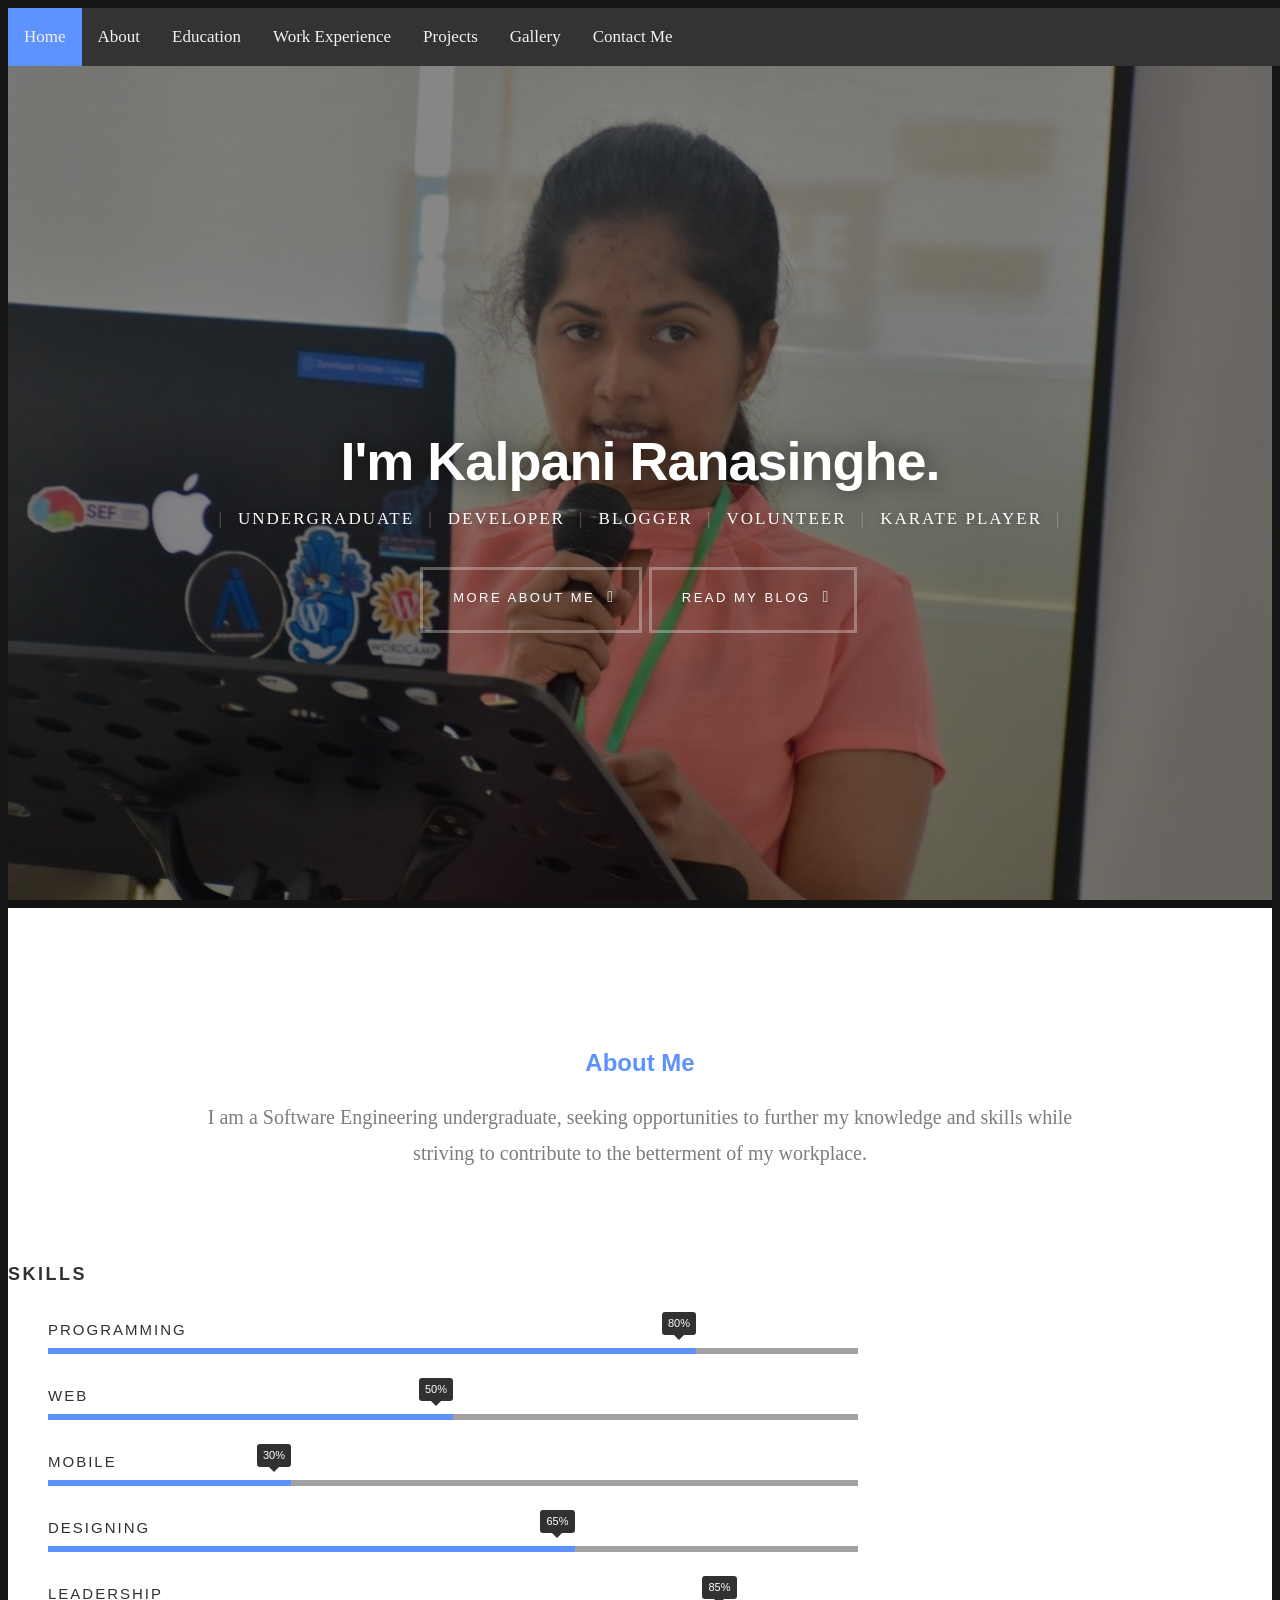
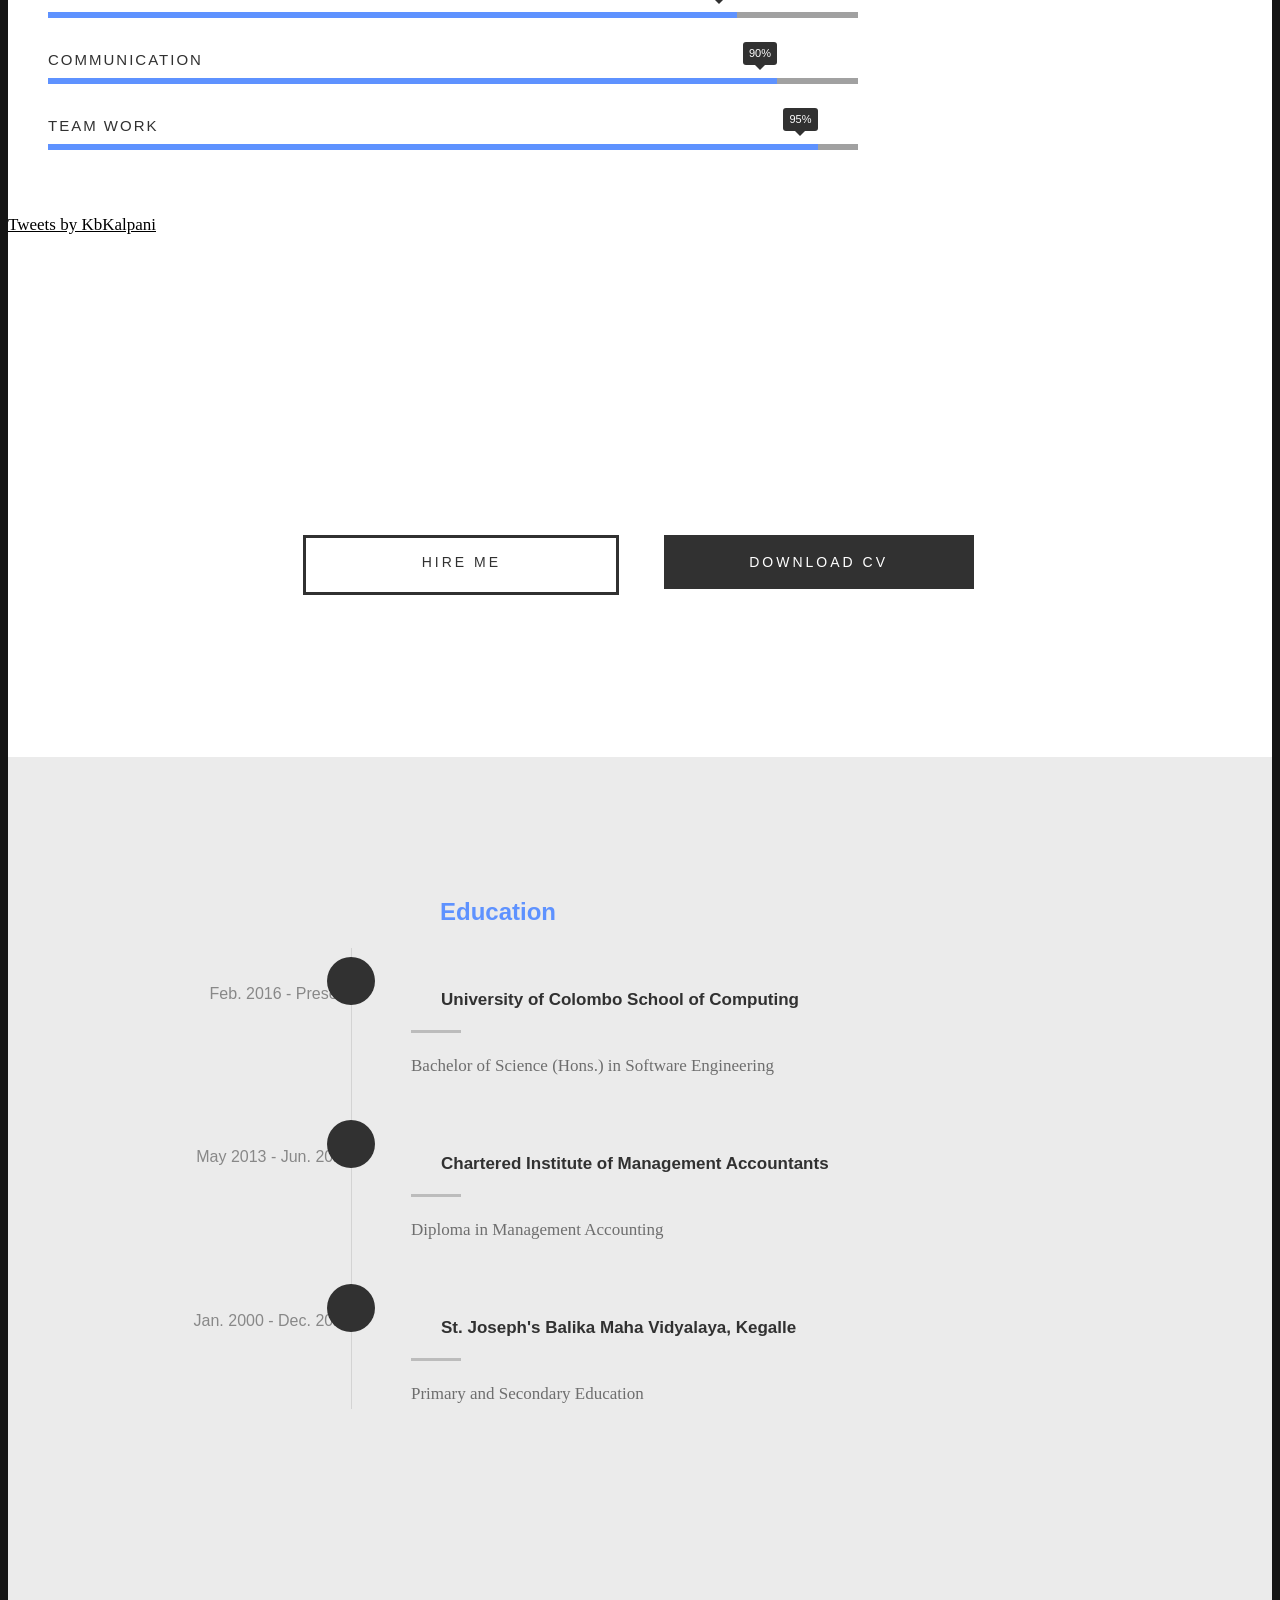
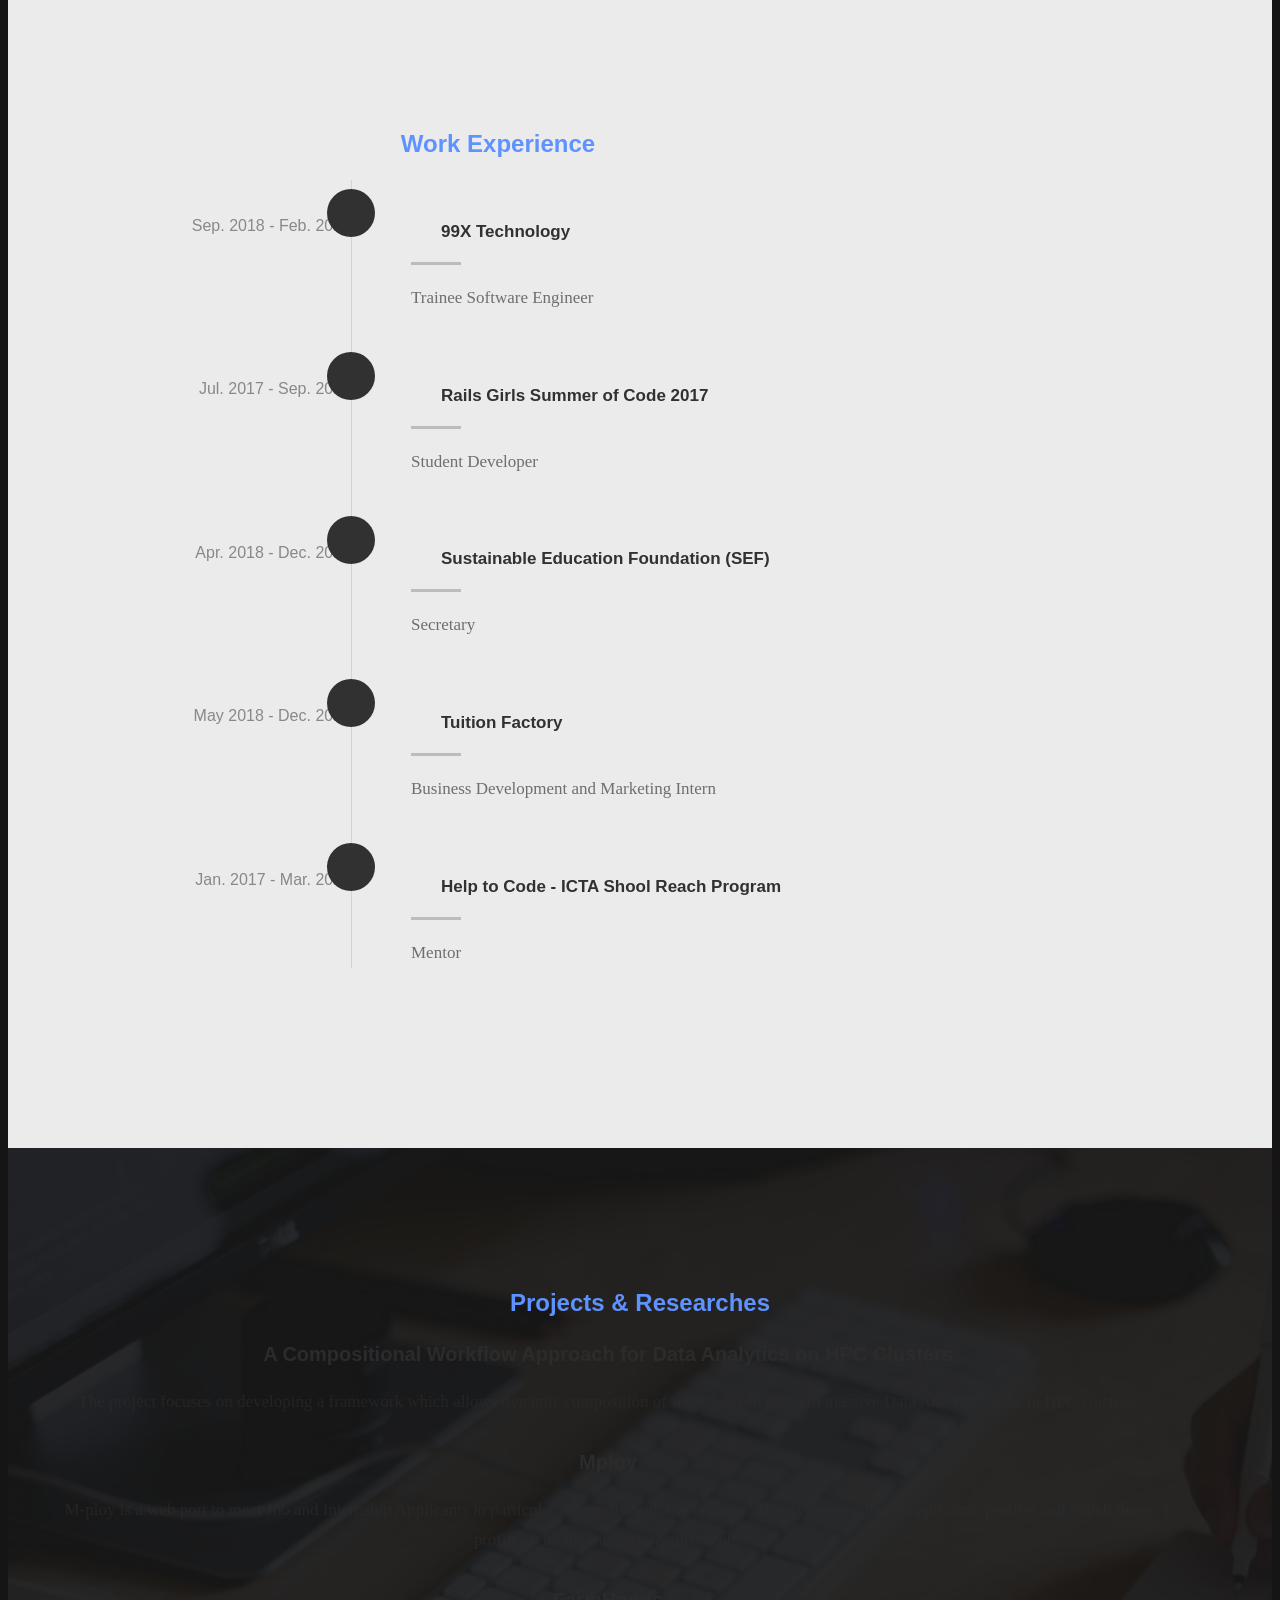
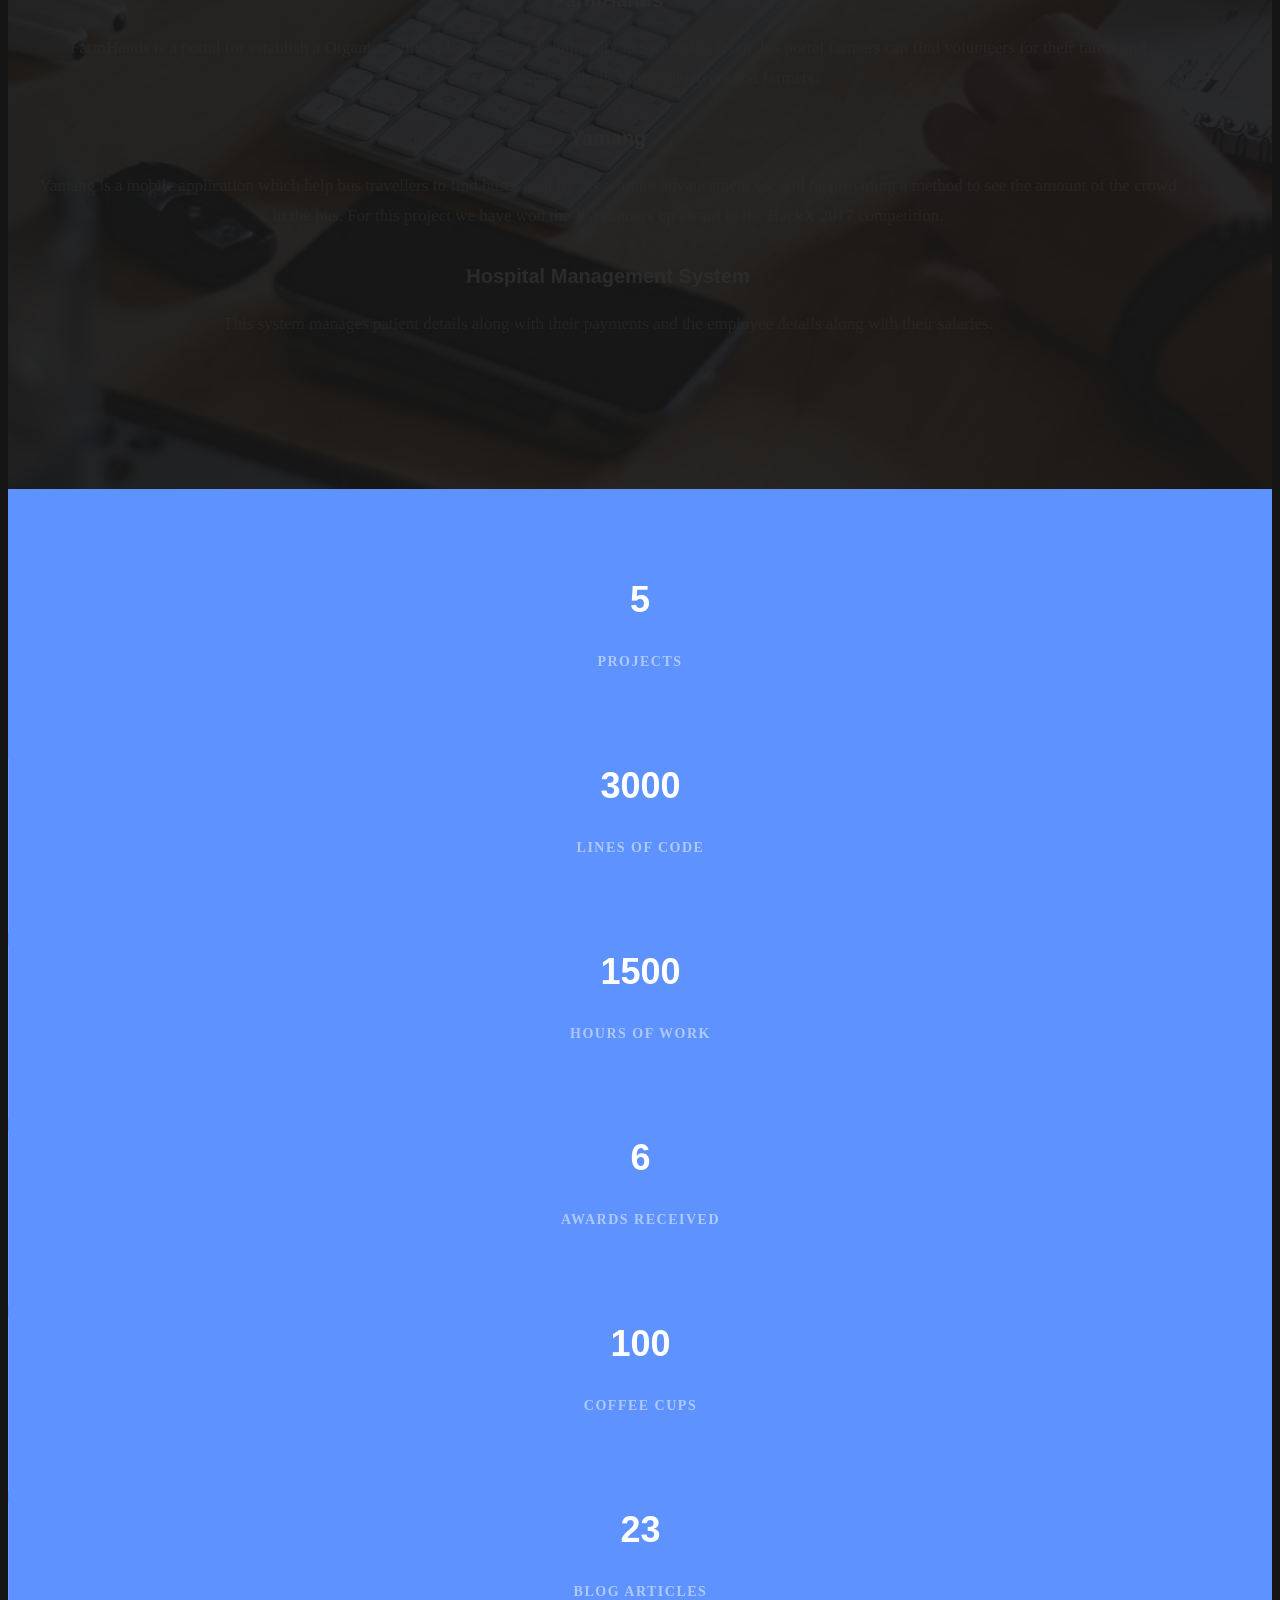
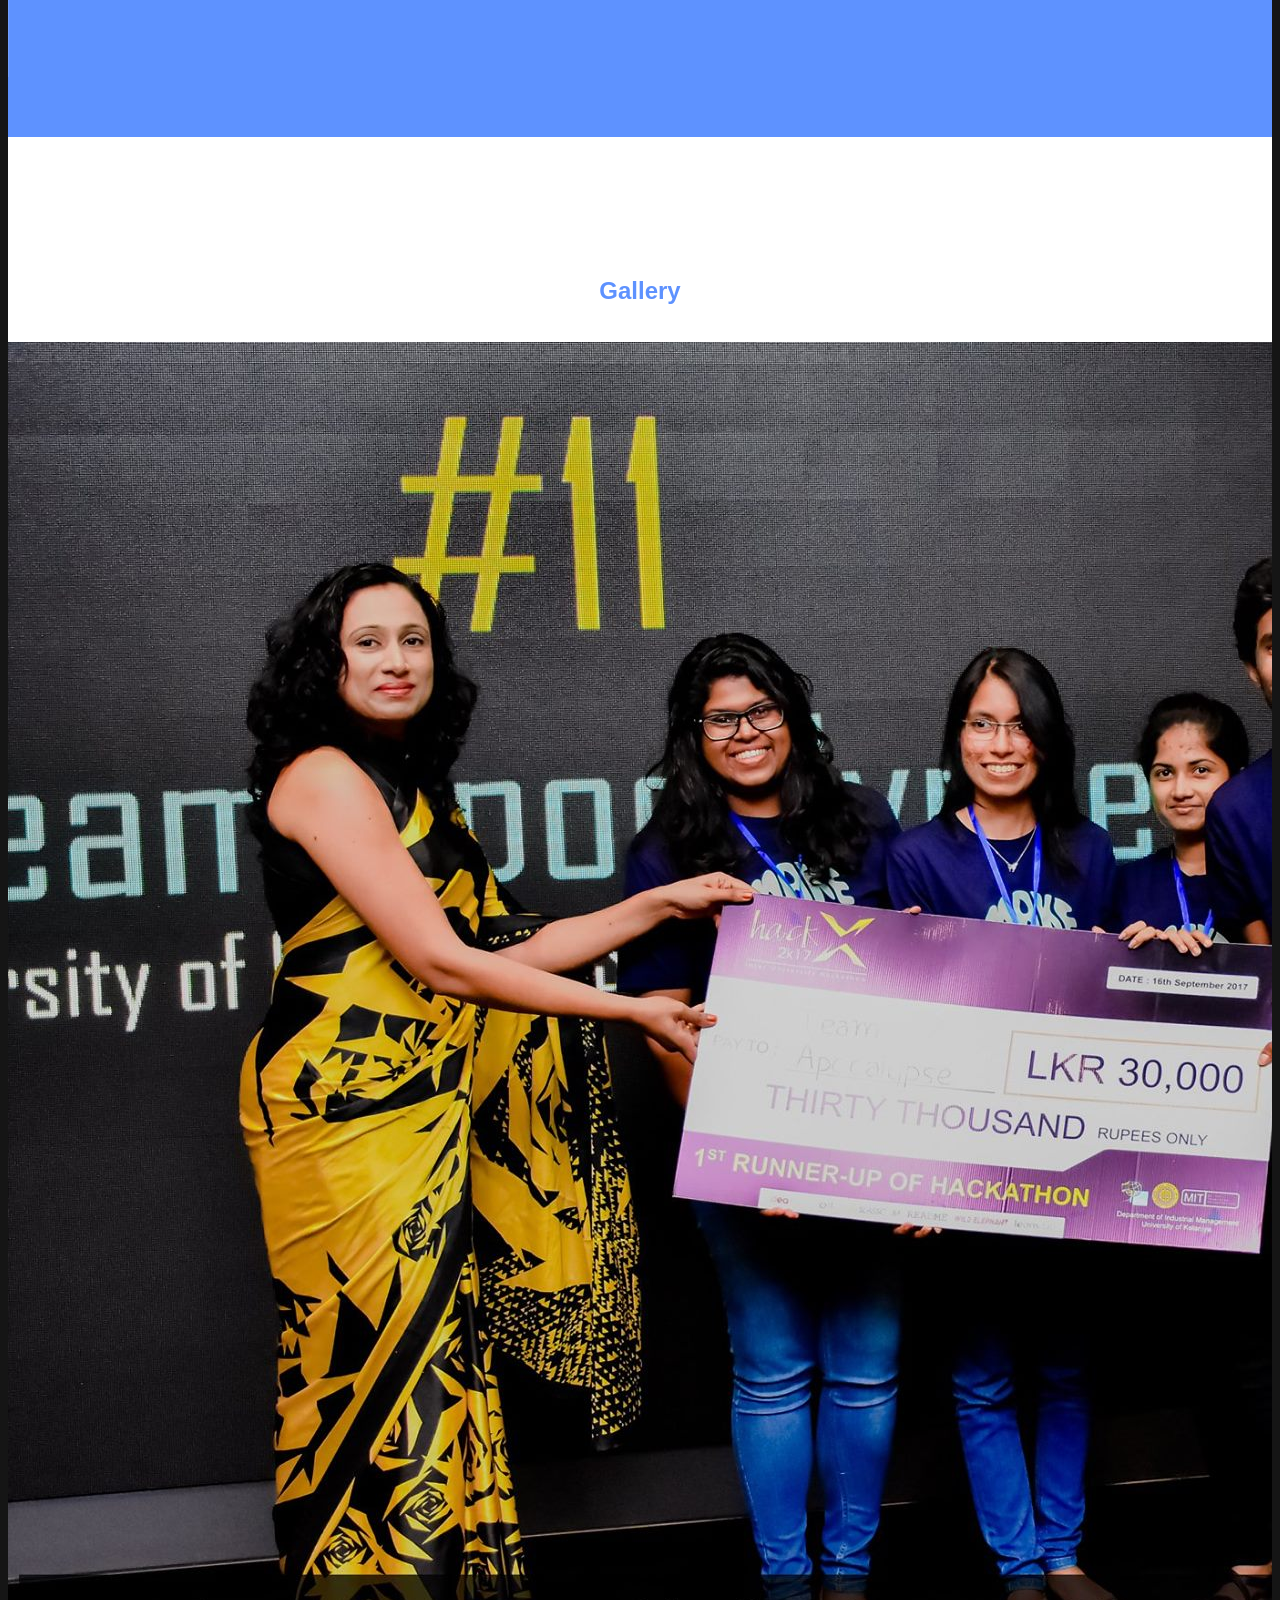
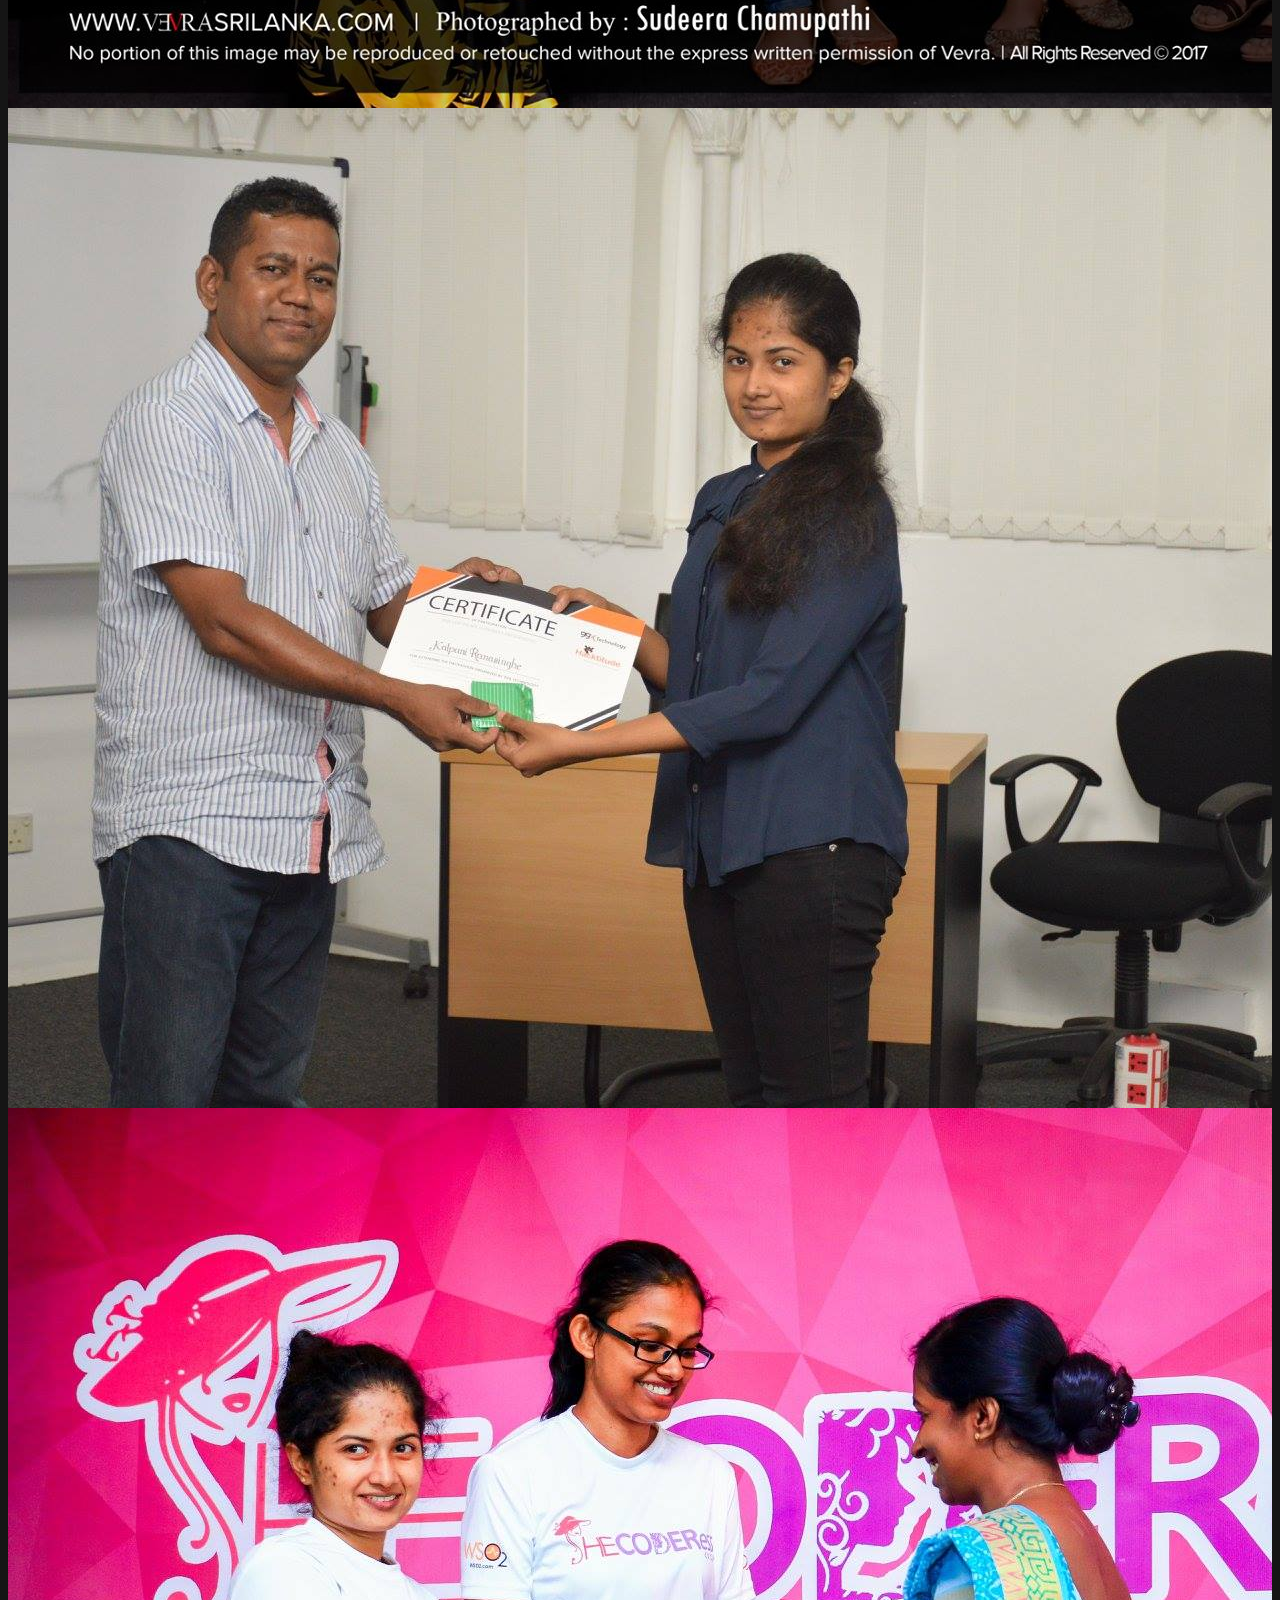
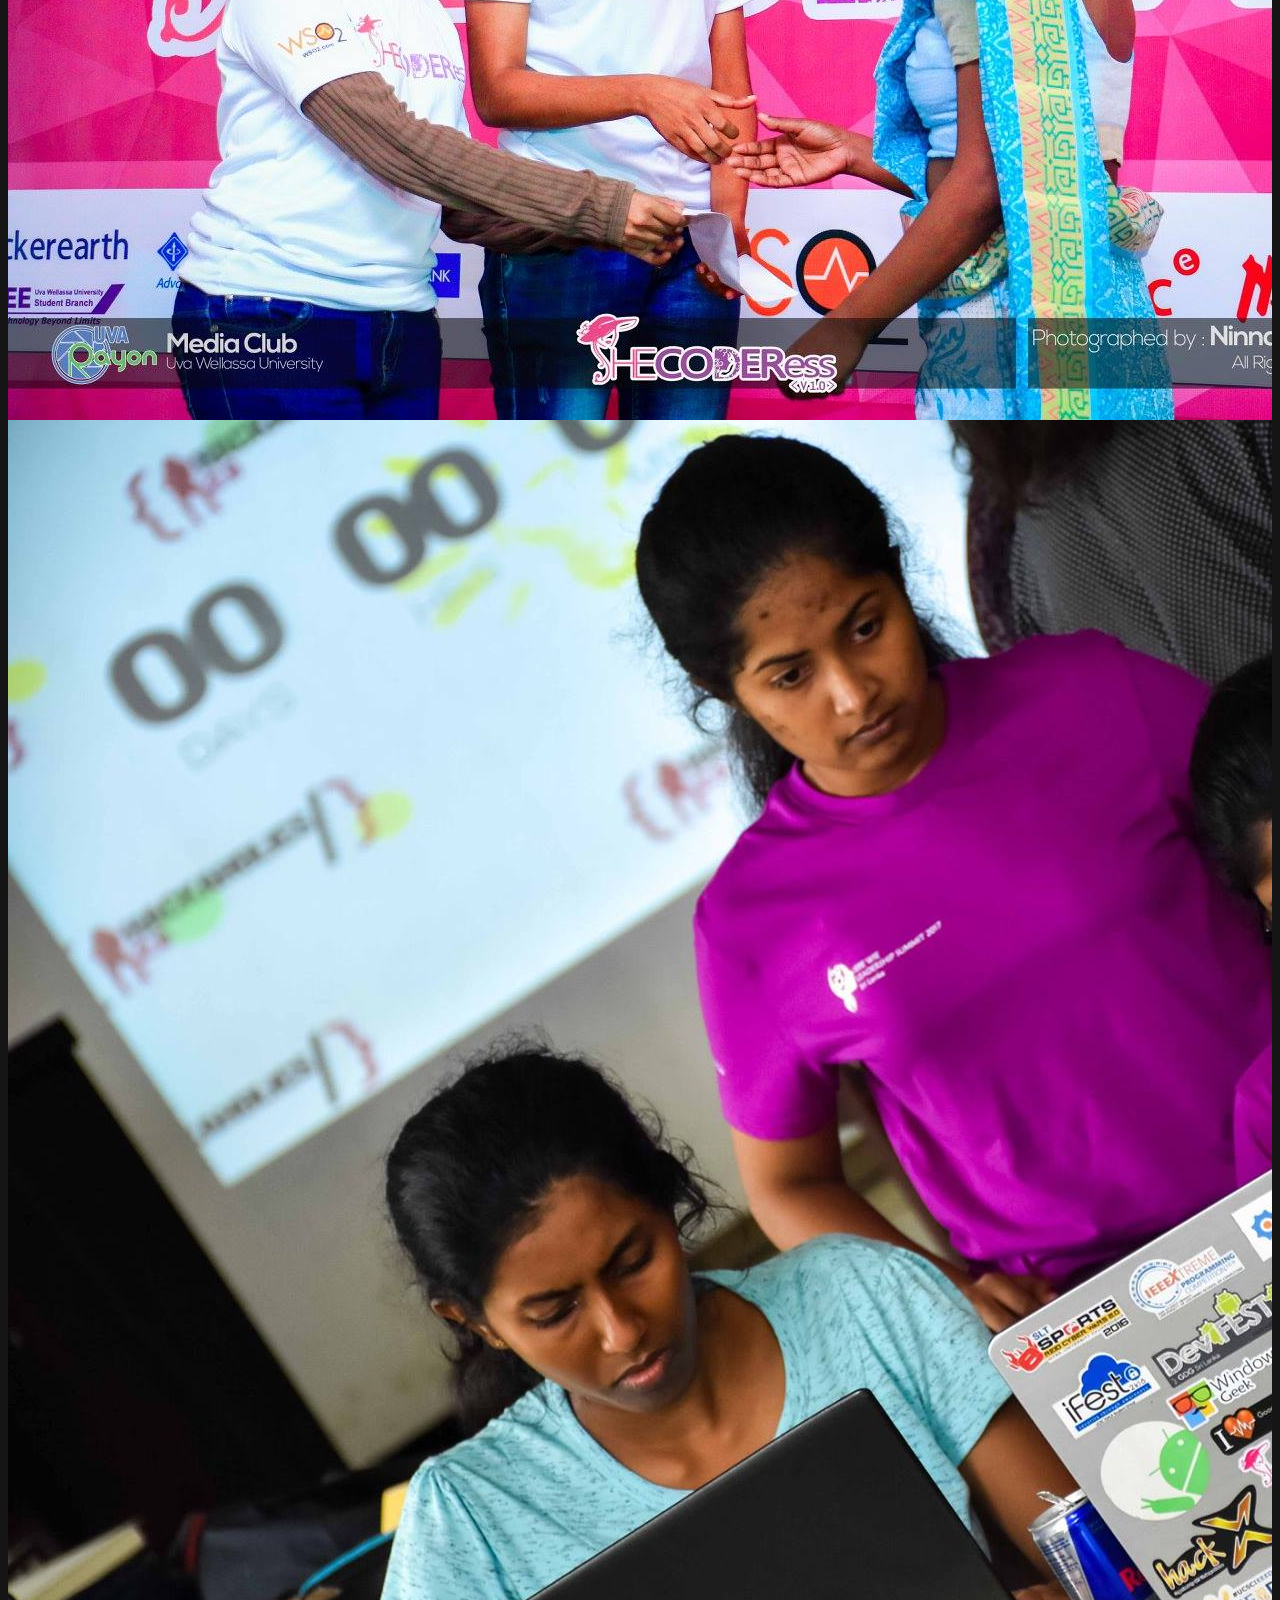
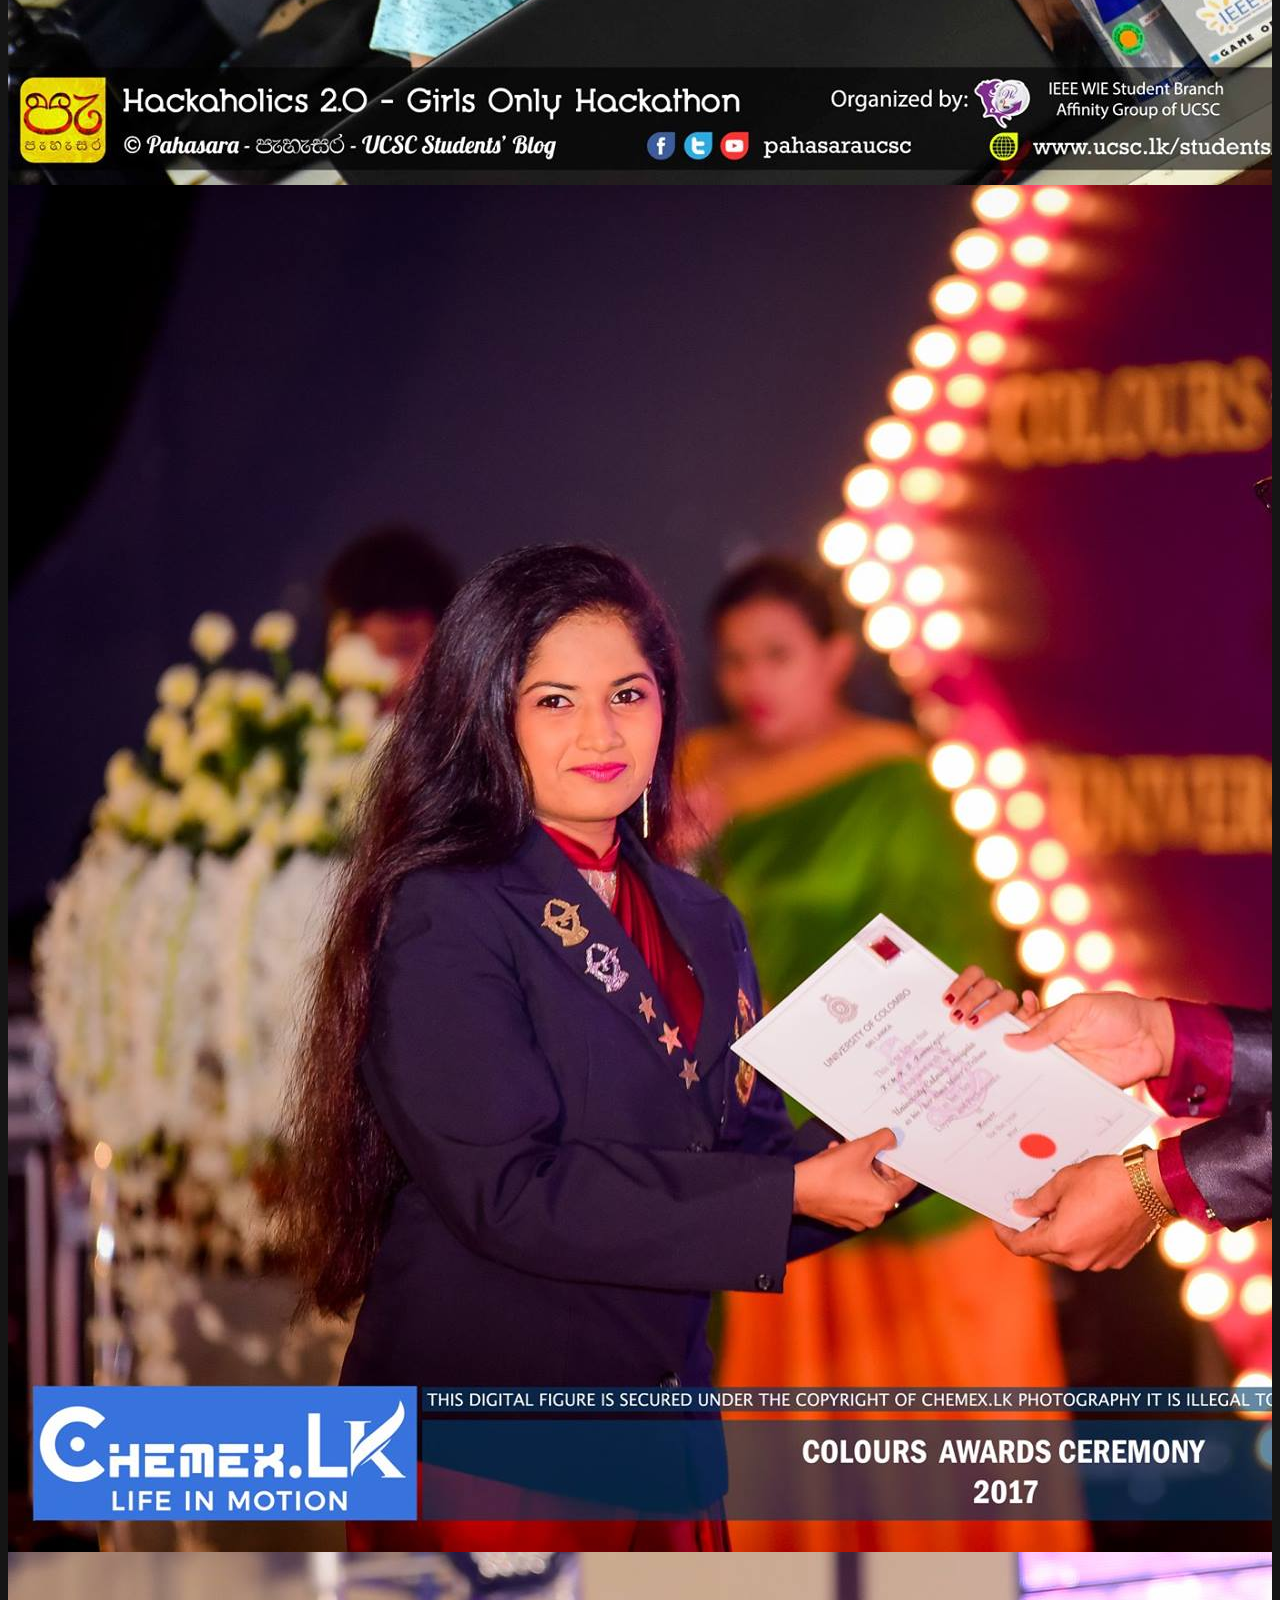
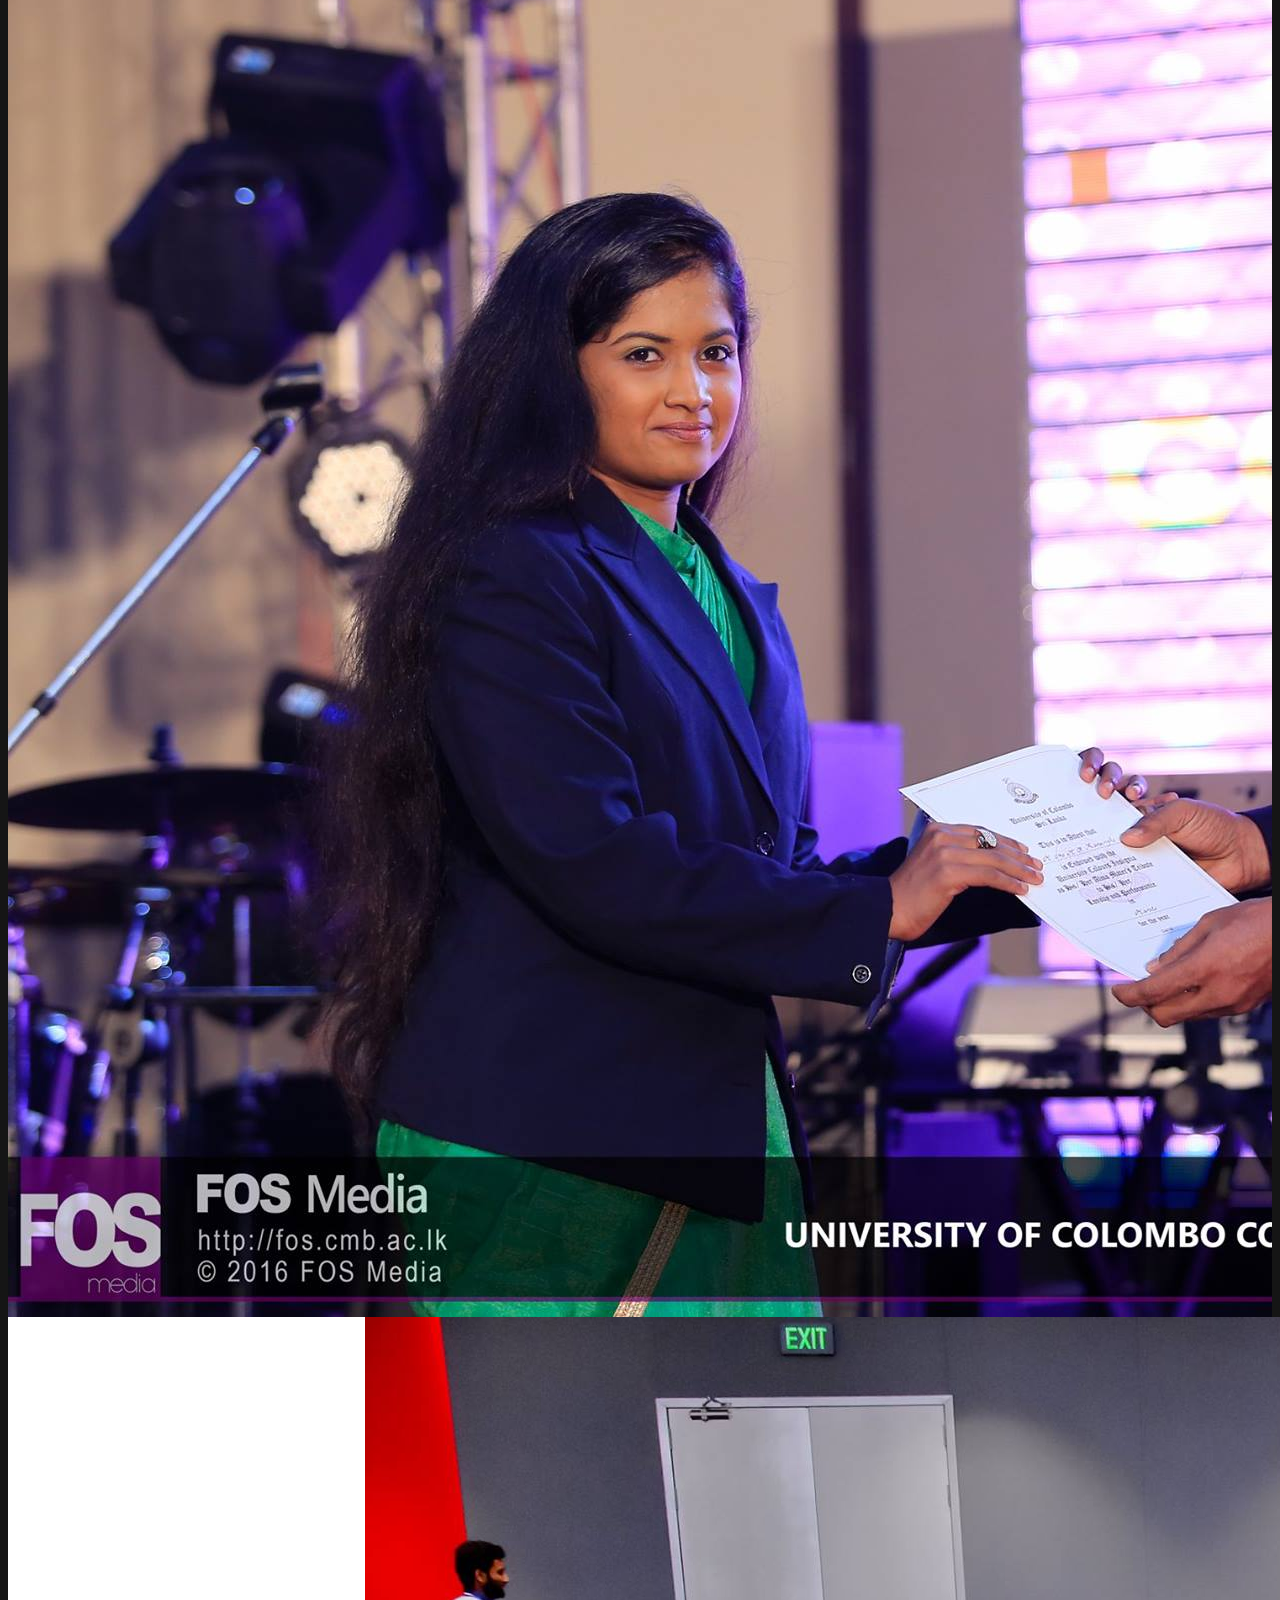
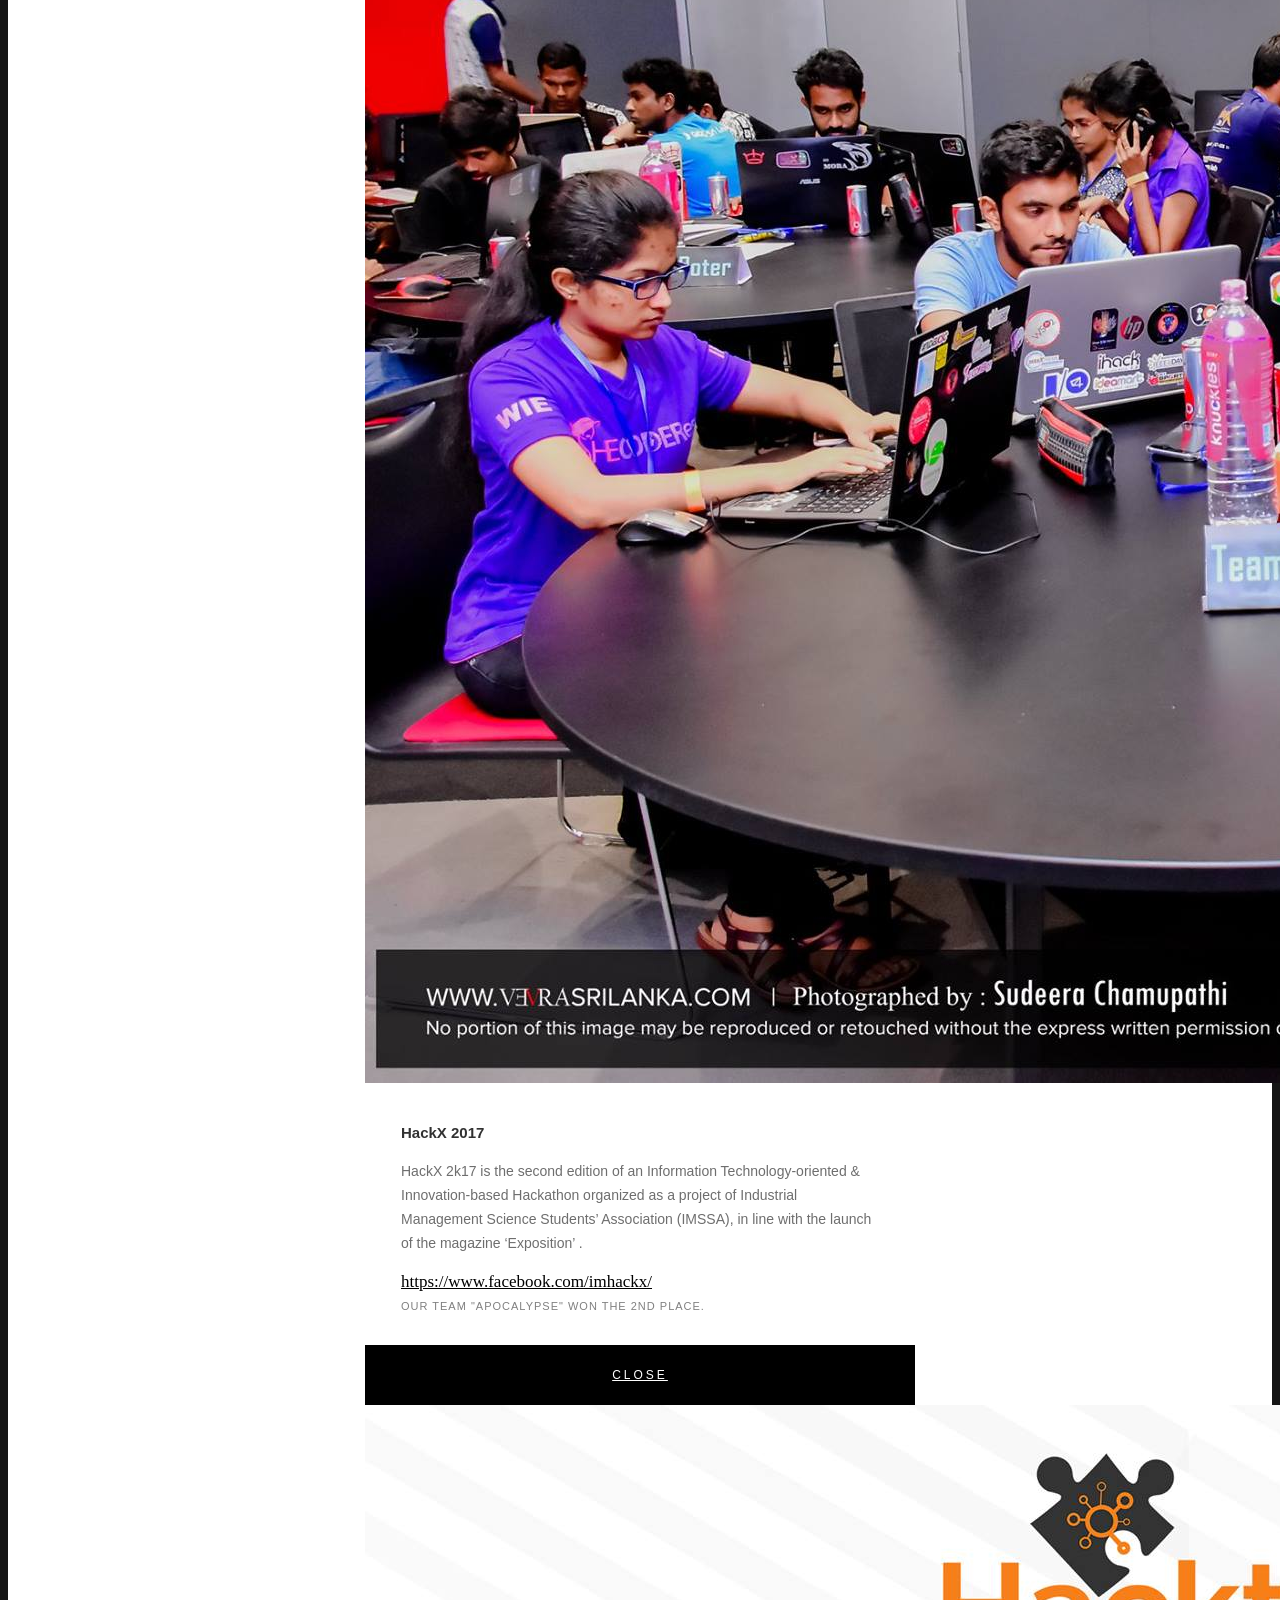
==== commit 5e0fbfb6: "Modifications" ====
--- a/index.html
+++ b/index.html
@@ -196,8 +196,8 @@
 	   				</div>
 
 	   				<div class="timeline-header">
-	   					<h3>Bachelor's Degree</h3>
-	   					<p>February 2016 - Present</p>
+	   					
+	   					<p>Feb. 2016 - Present</p>
 	   					
 	   				</div>
 
@@ -216,8 +216,7 @@
 	   				</div>
 
 	   				<div class="timeline-header">
-	   					<h3>CIMA - Operational level</h3>
-	   					<p>May 2013 - June 2014</p>
+	   					<p>May 2013 - Jun. 2014</p>
 	   				</div>
 
 	   				<div class="timeline-content">
@@ -234,13 +233,12 @@
 	   				</div>
 
 	   				<div class="timeline-header">
-	   					<h3>Primary and Secondary Education</h3>
-	   					<p>January 2000 - December 2014</p>
+	   					<p>Jan. 2000 - Dec. 2014</p>
 	   				</div>
 
 	   				<div class="timeline-content">
 	   					<h4>St. Joseph's Balika Maha Vidyalaya, Kegalle</h4>
-	   					<p>                        </p>
+	   					<p>Primary and Secondary Education</p>
 
 	   			</div> <!-- /timeline-block -->
 
@@ -274,7 +272,7 @@
 	
 						<div class="timeline-header">
 							
-							<p>September 2018 - February 2019</p>
+							<p>Sep. 2018 - Feb. 2019</p>
 						</div>
 	
 						<div class="timeline-content">
@@ -292,7 +290,7 @@
 
 	   				<div class="timeline-header">
 	   					
-	   					<p>July 2017 - September 2017</p>
+	   					<p>Jul. 2017 - Sep. 2017</p>
 	   				</div>
 
 	   				<div class="timeline-content">
@@ -311,7 +309,7 @@
 
 	   				<div class="timeline-header">
 	   					
-	   					<p>April 2018 - December 2018</p>
+	   					<p>Apr. 2018 - Dec. 2018</p>
 	   				</div>
 
 	   				<div class="timeline-content">
@@ -329,7 +327,7 @@
 
 	   				<div class="timeline-header">
 	   					
-	   					<p>May 2018 - December 2018</p>
+	   					<p>May 2018 - Dec. 2018</p>
 	   				</div>
 
 	   				<div class="timeline-content">
@@ -348,7 +346,7 @@
 
 	   				<div class="timeline-header">
 	   					
-	   					<p>Jan 2017 - March 2017</p>
+	   					<p>Jan. 2017 - Mar. 2017</p>
 	   				</div>
 
 	   				<div class="timeline-content">
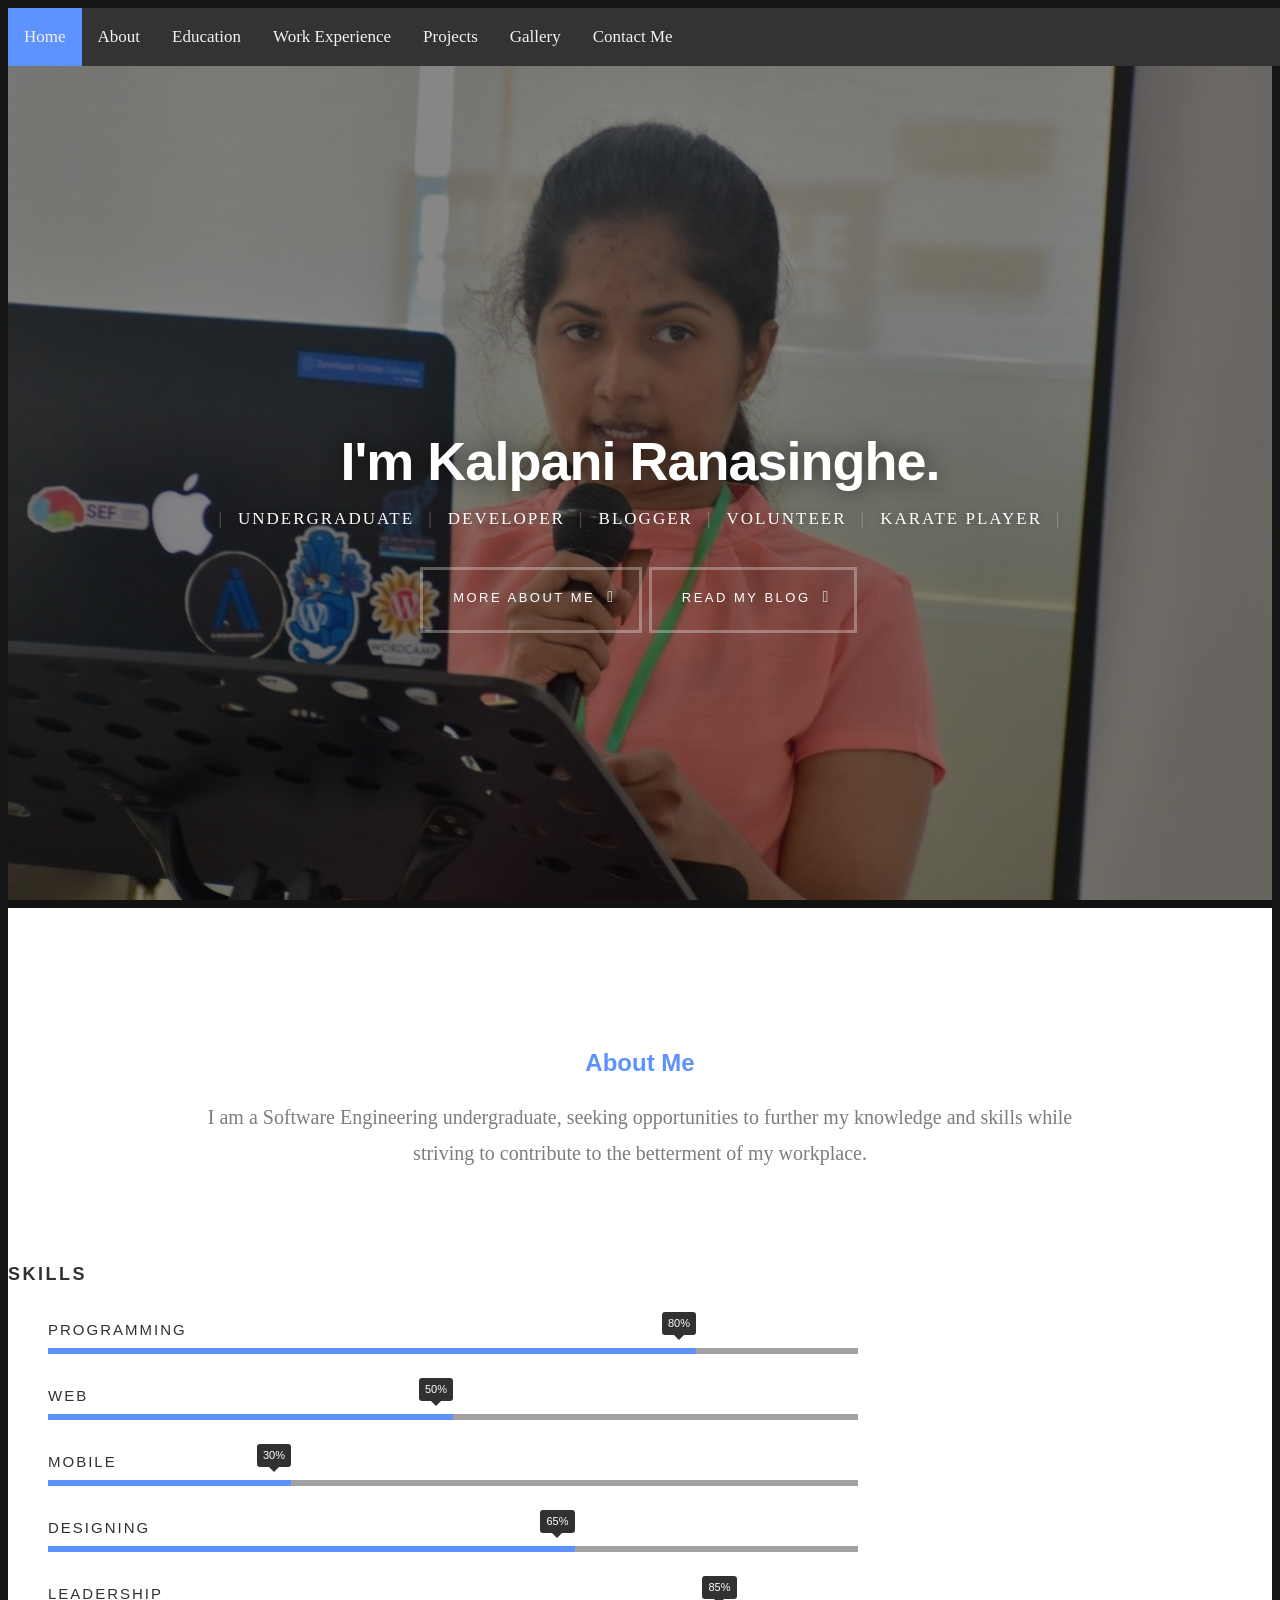
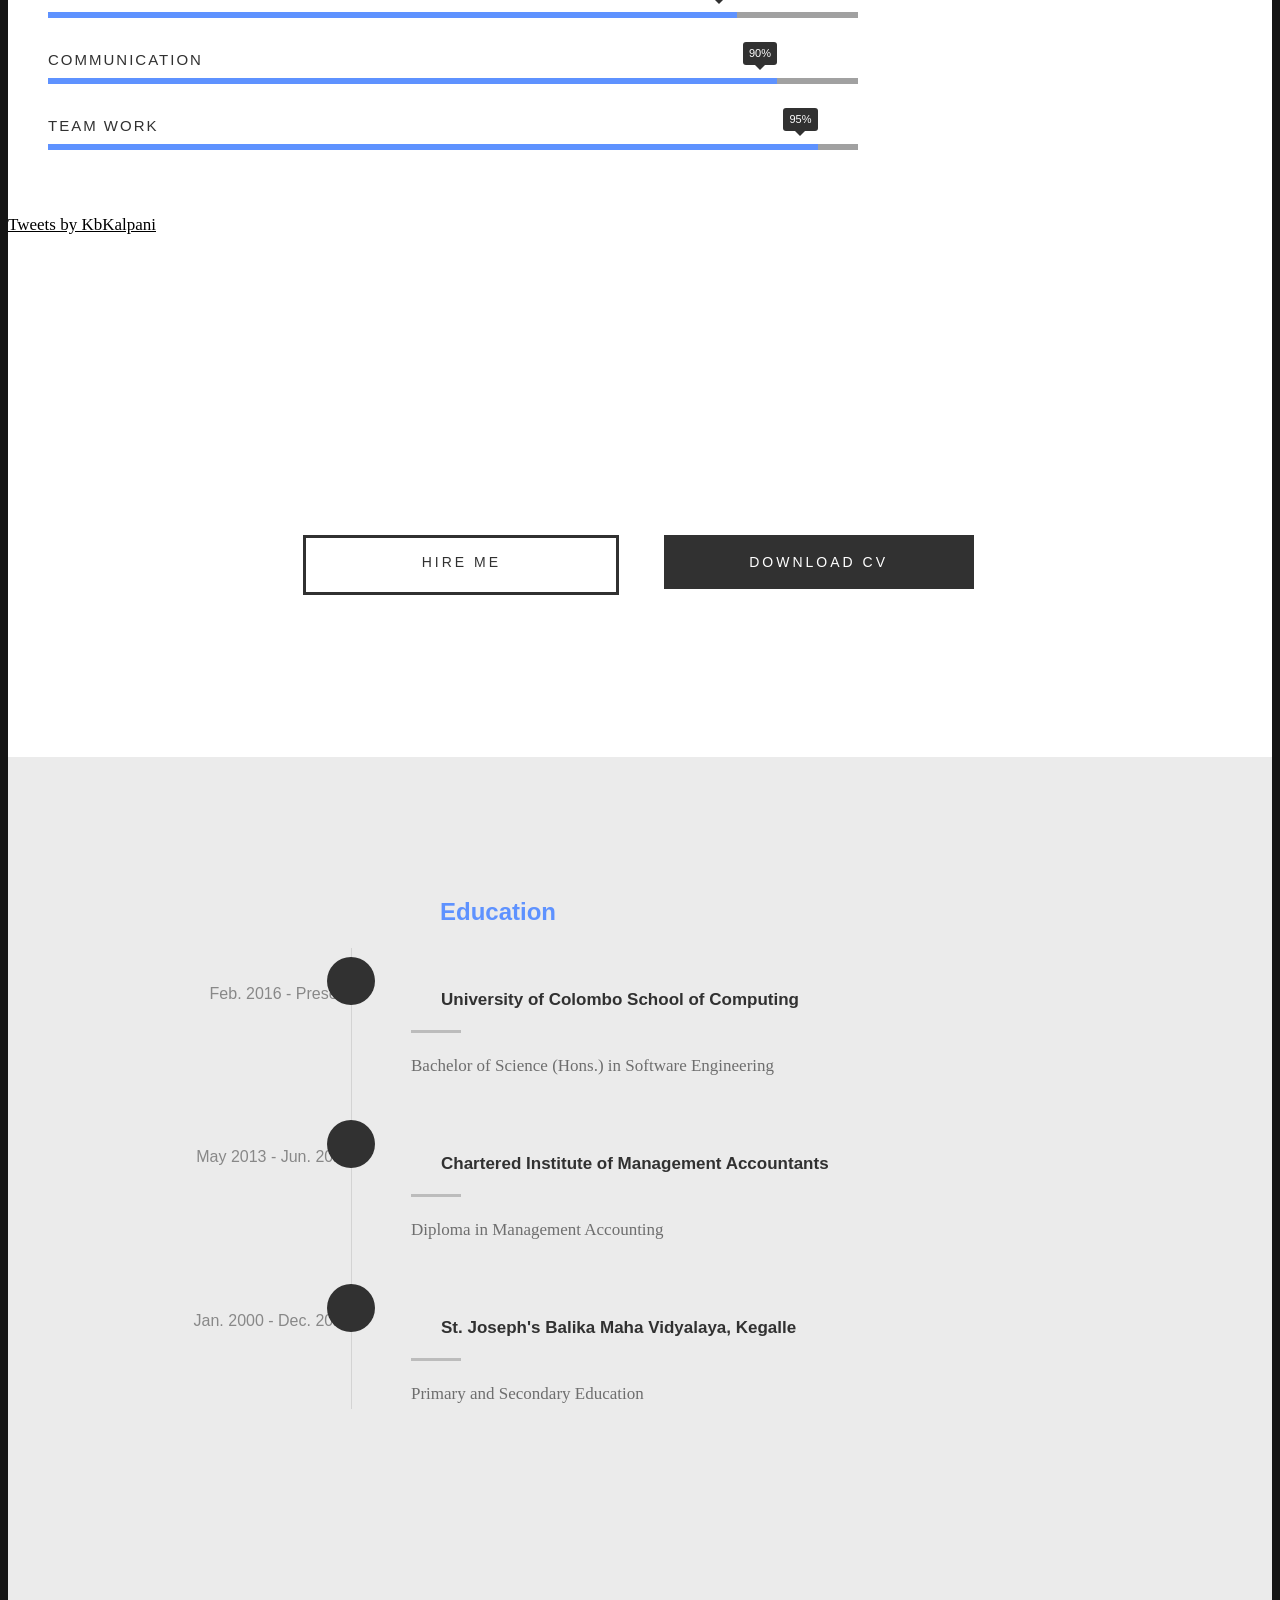
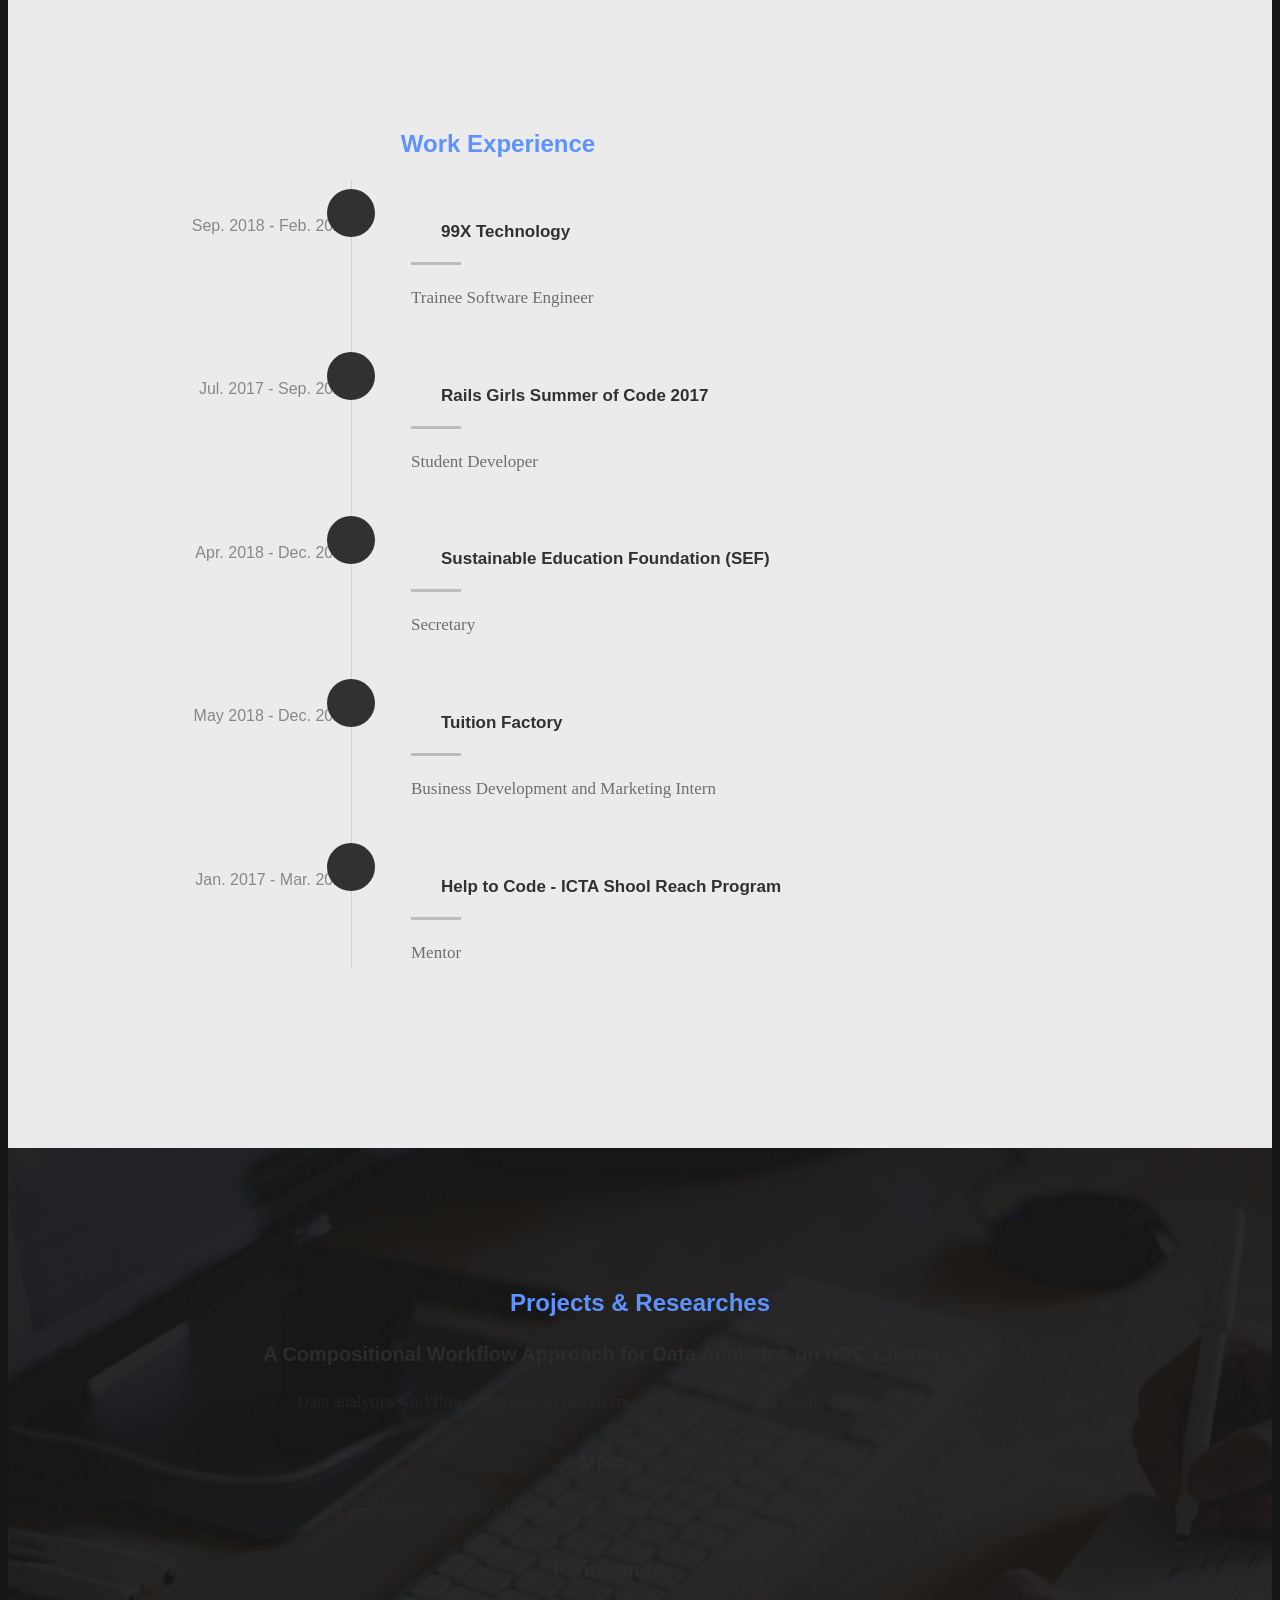
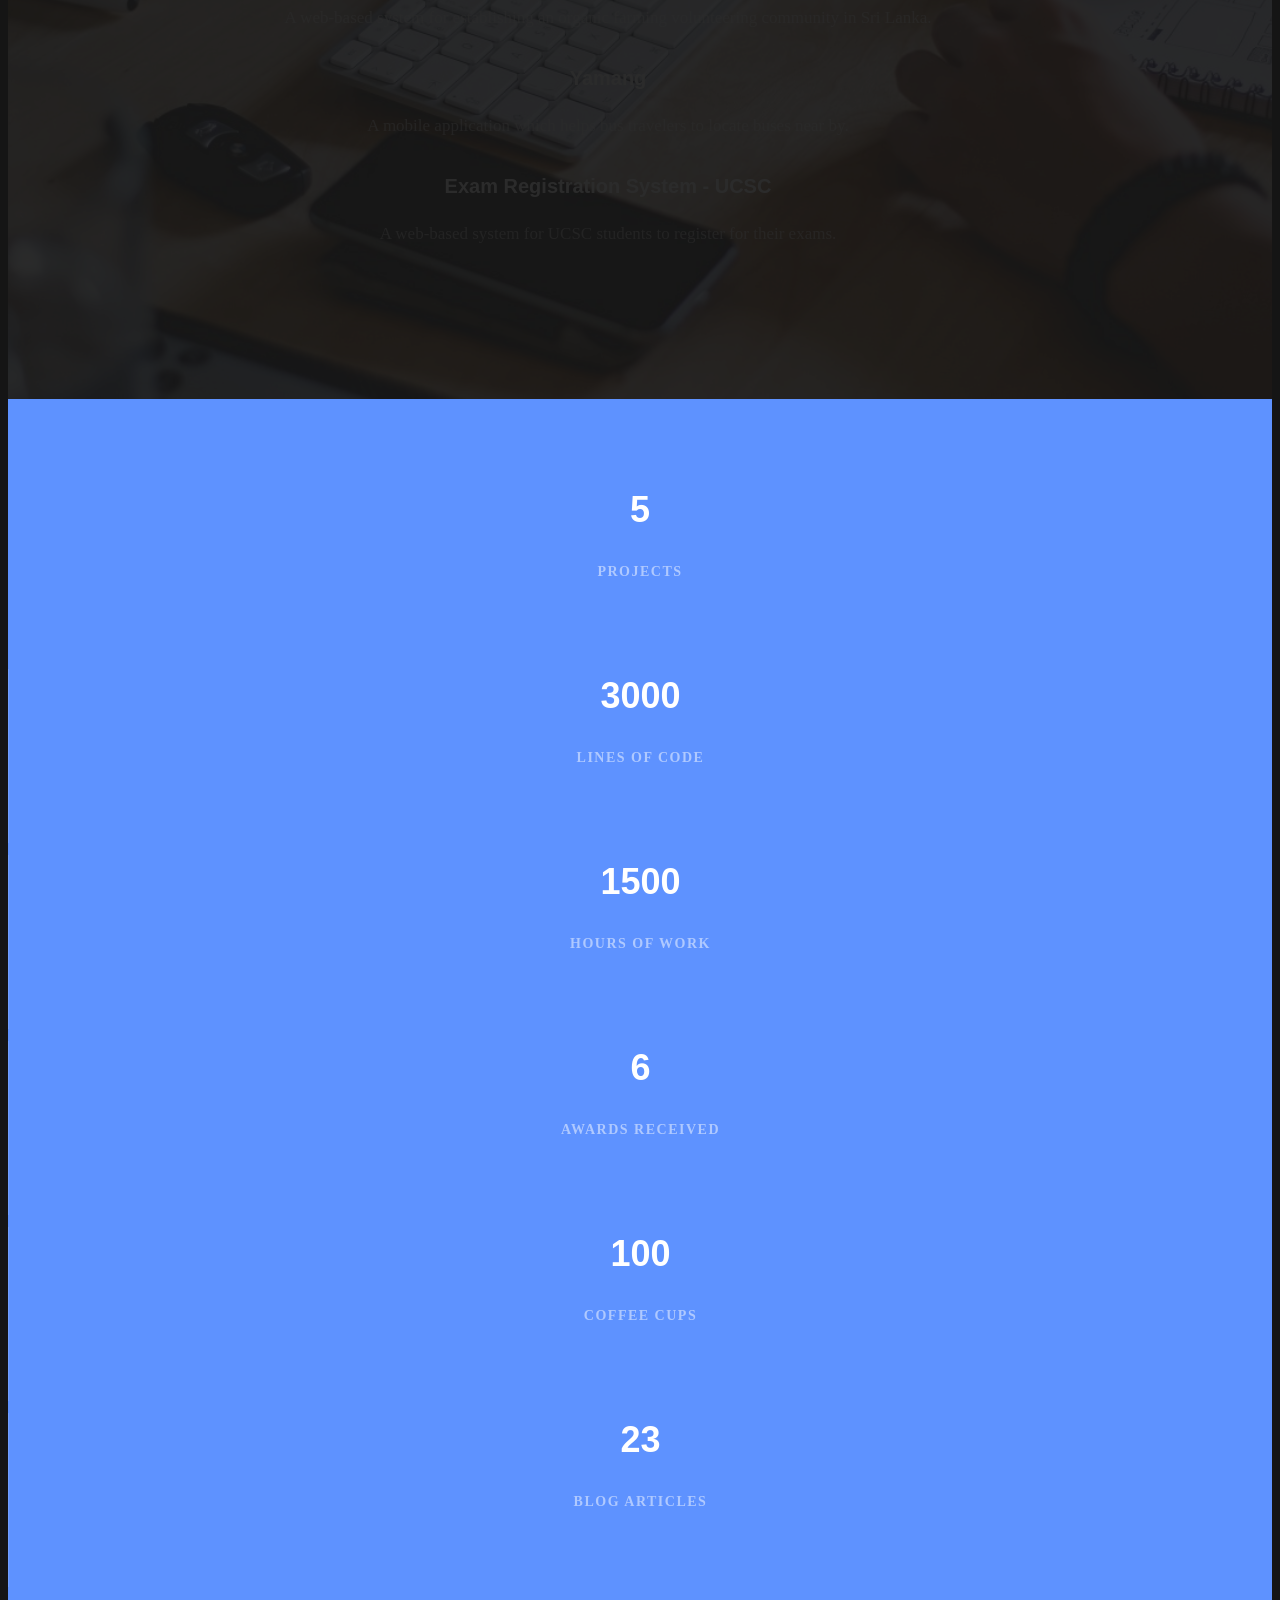
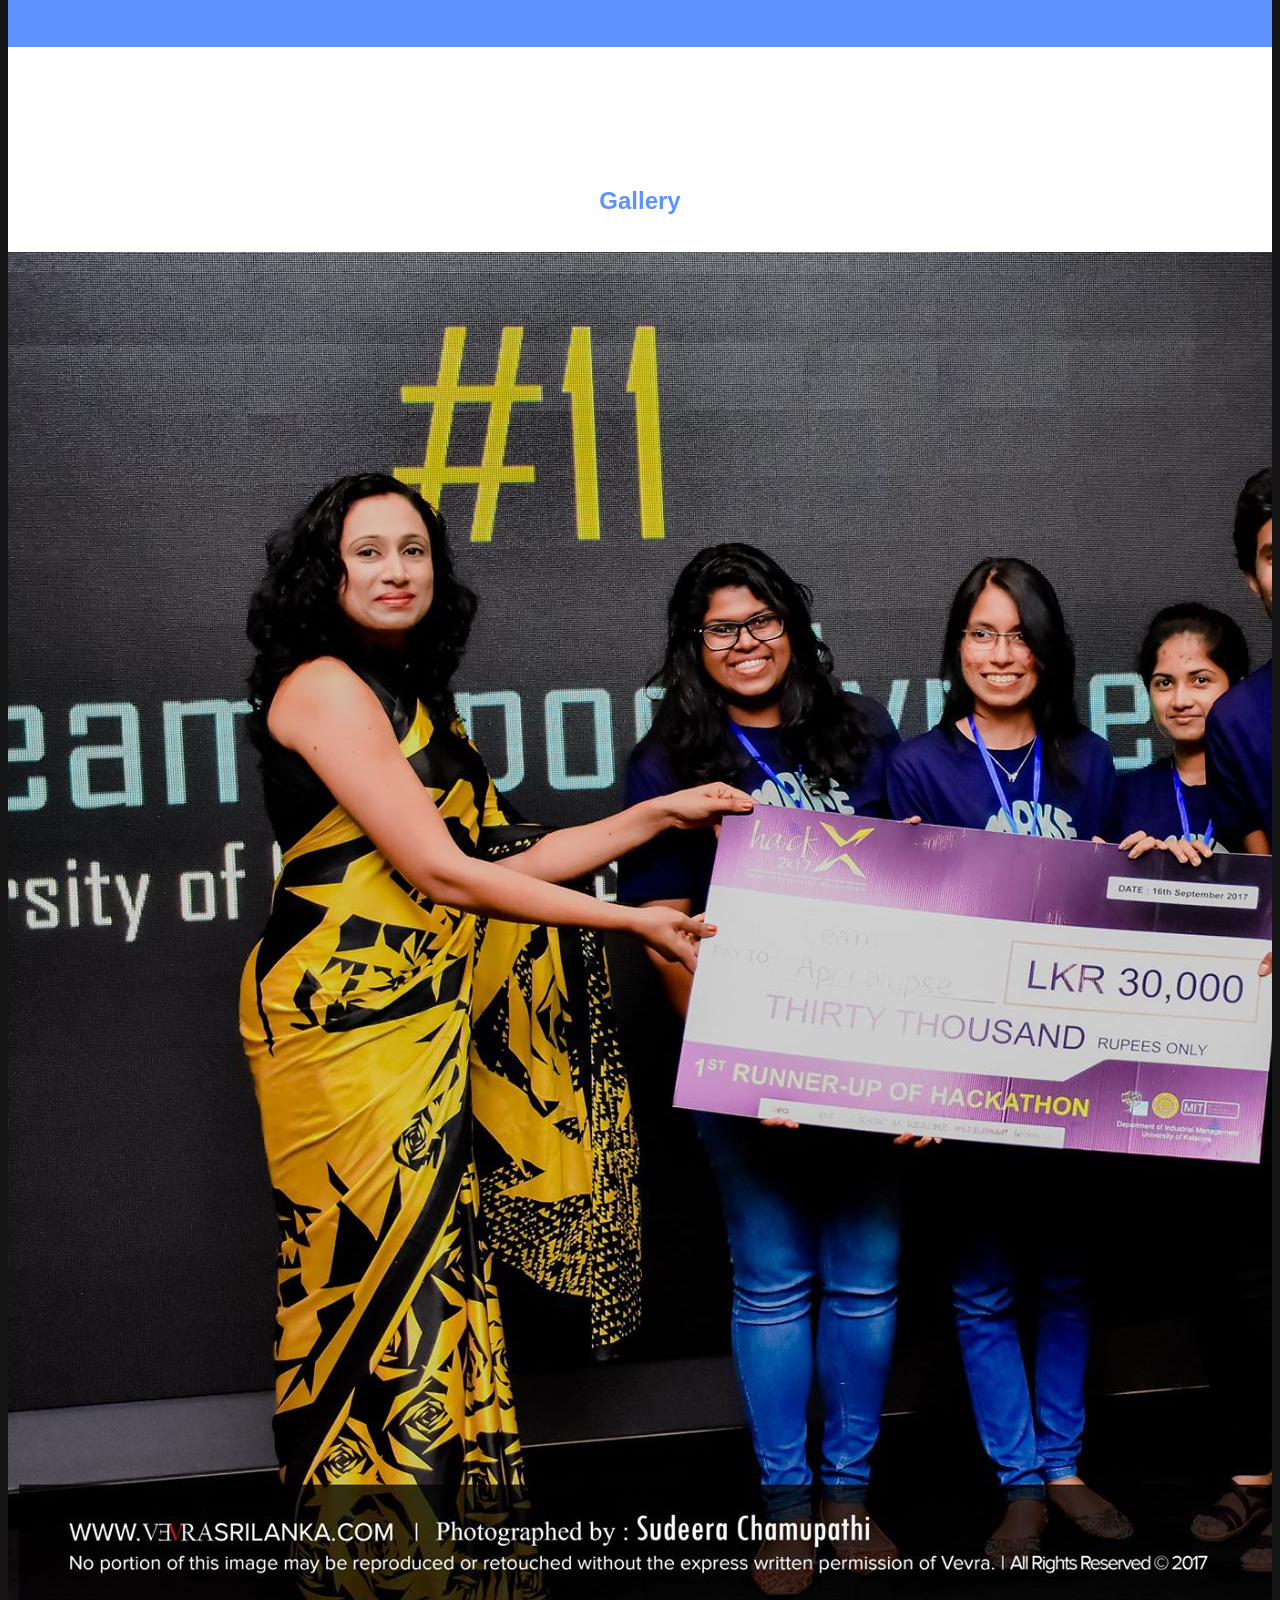
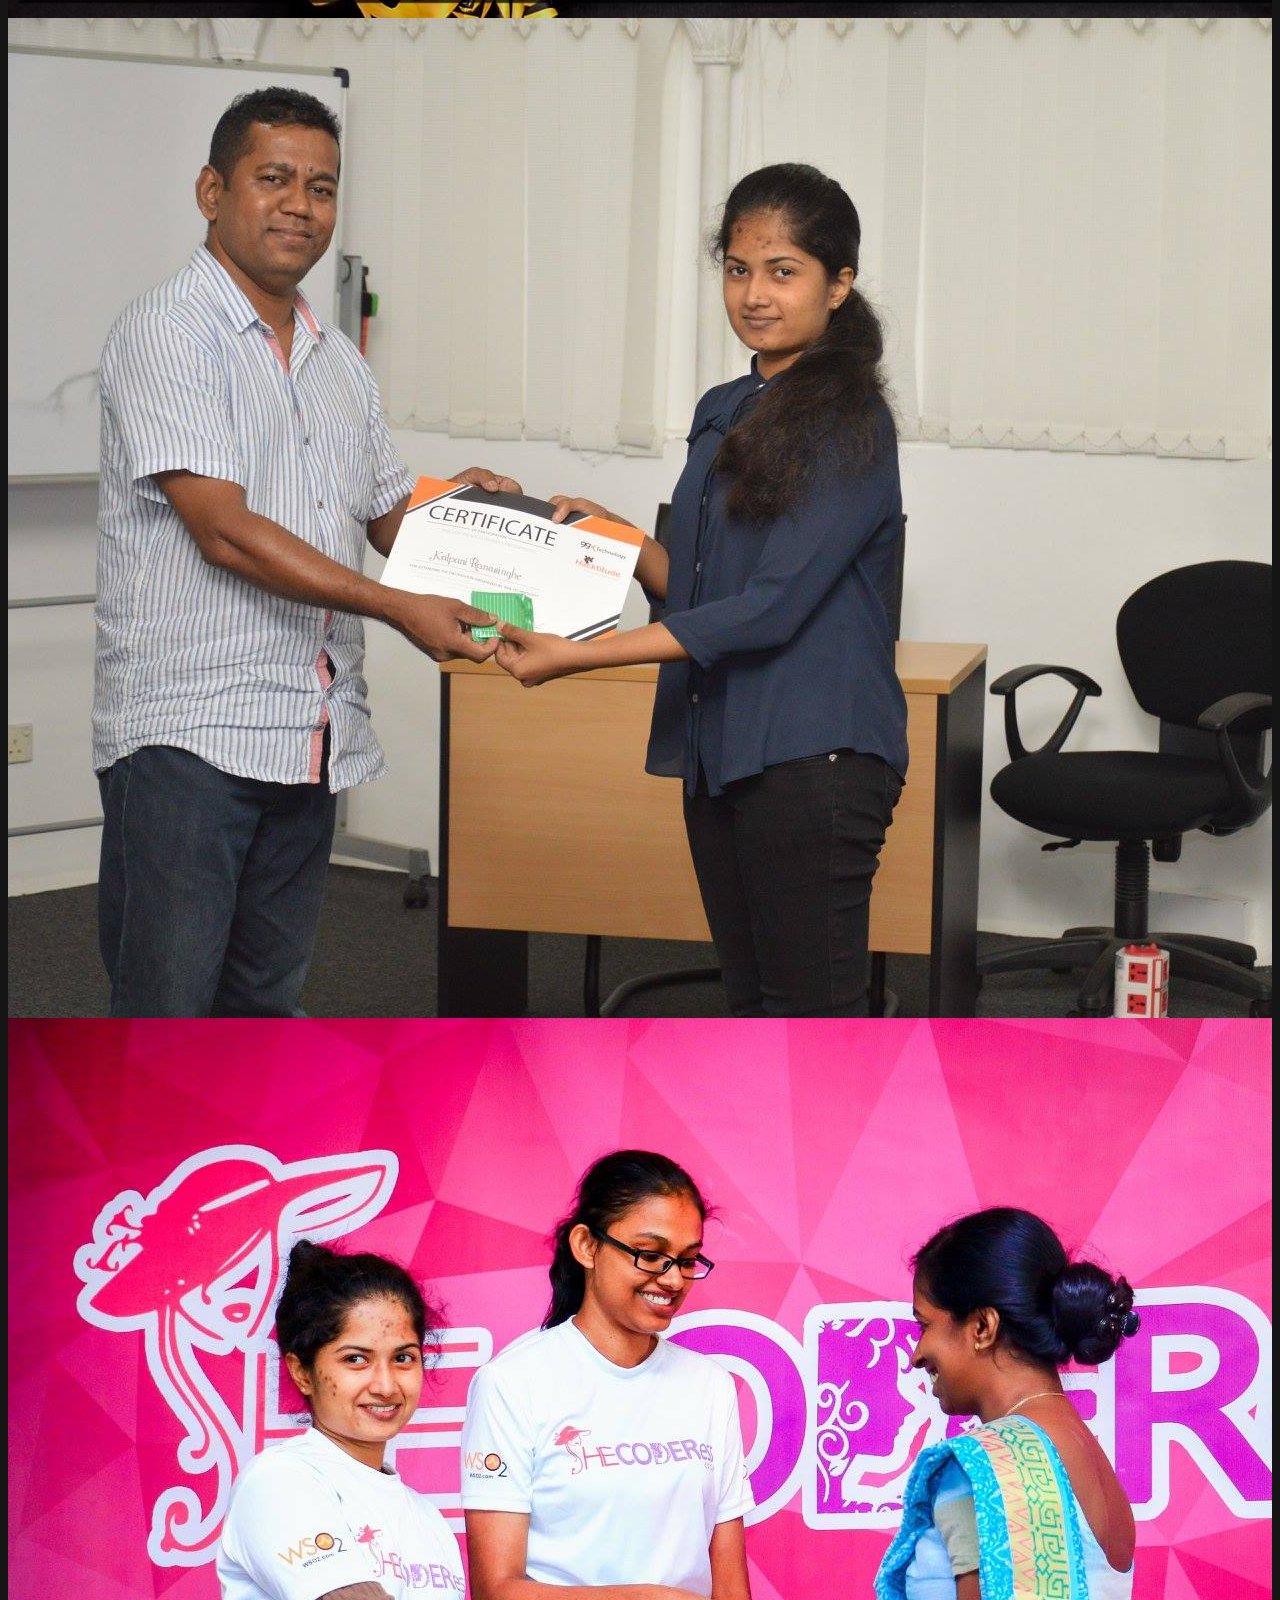
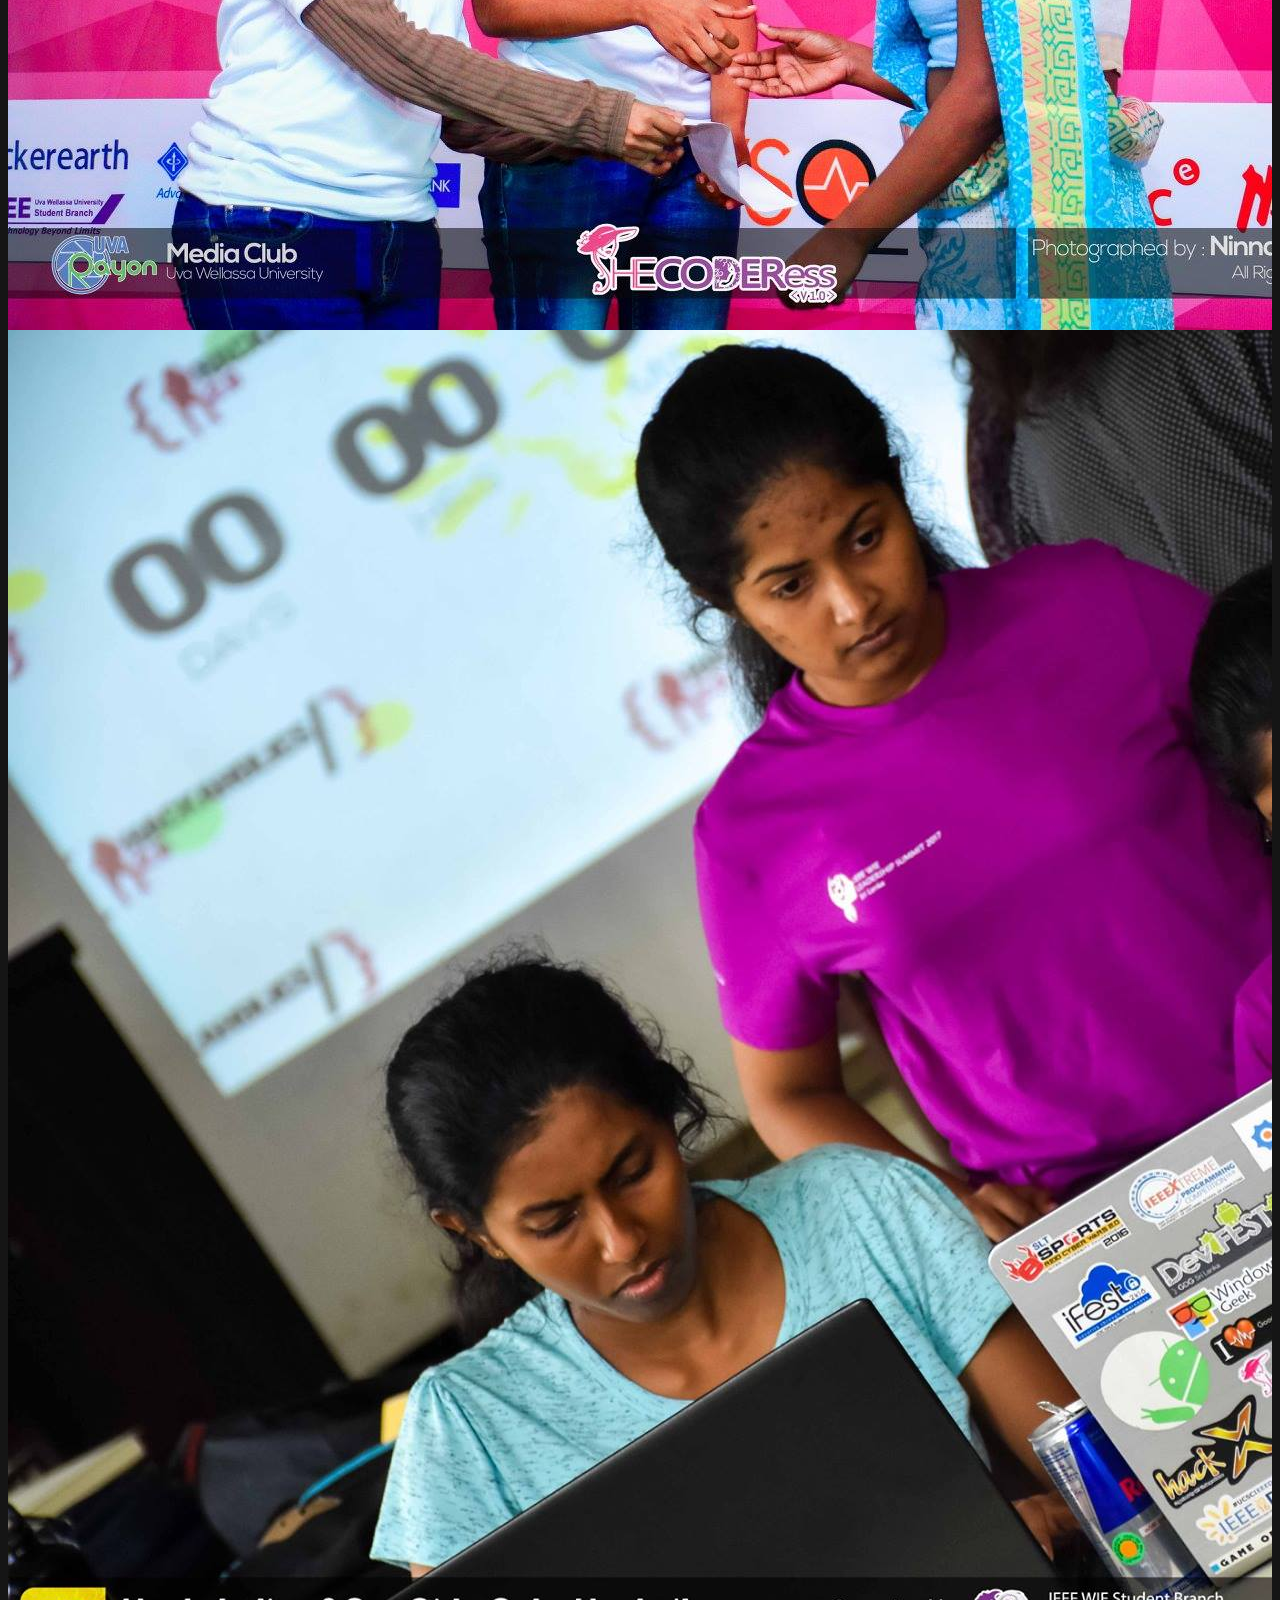
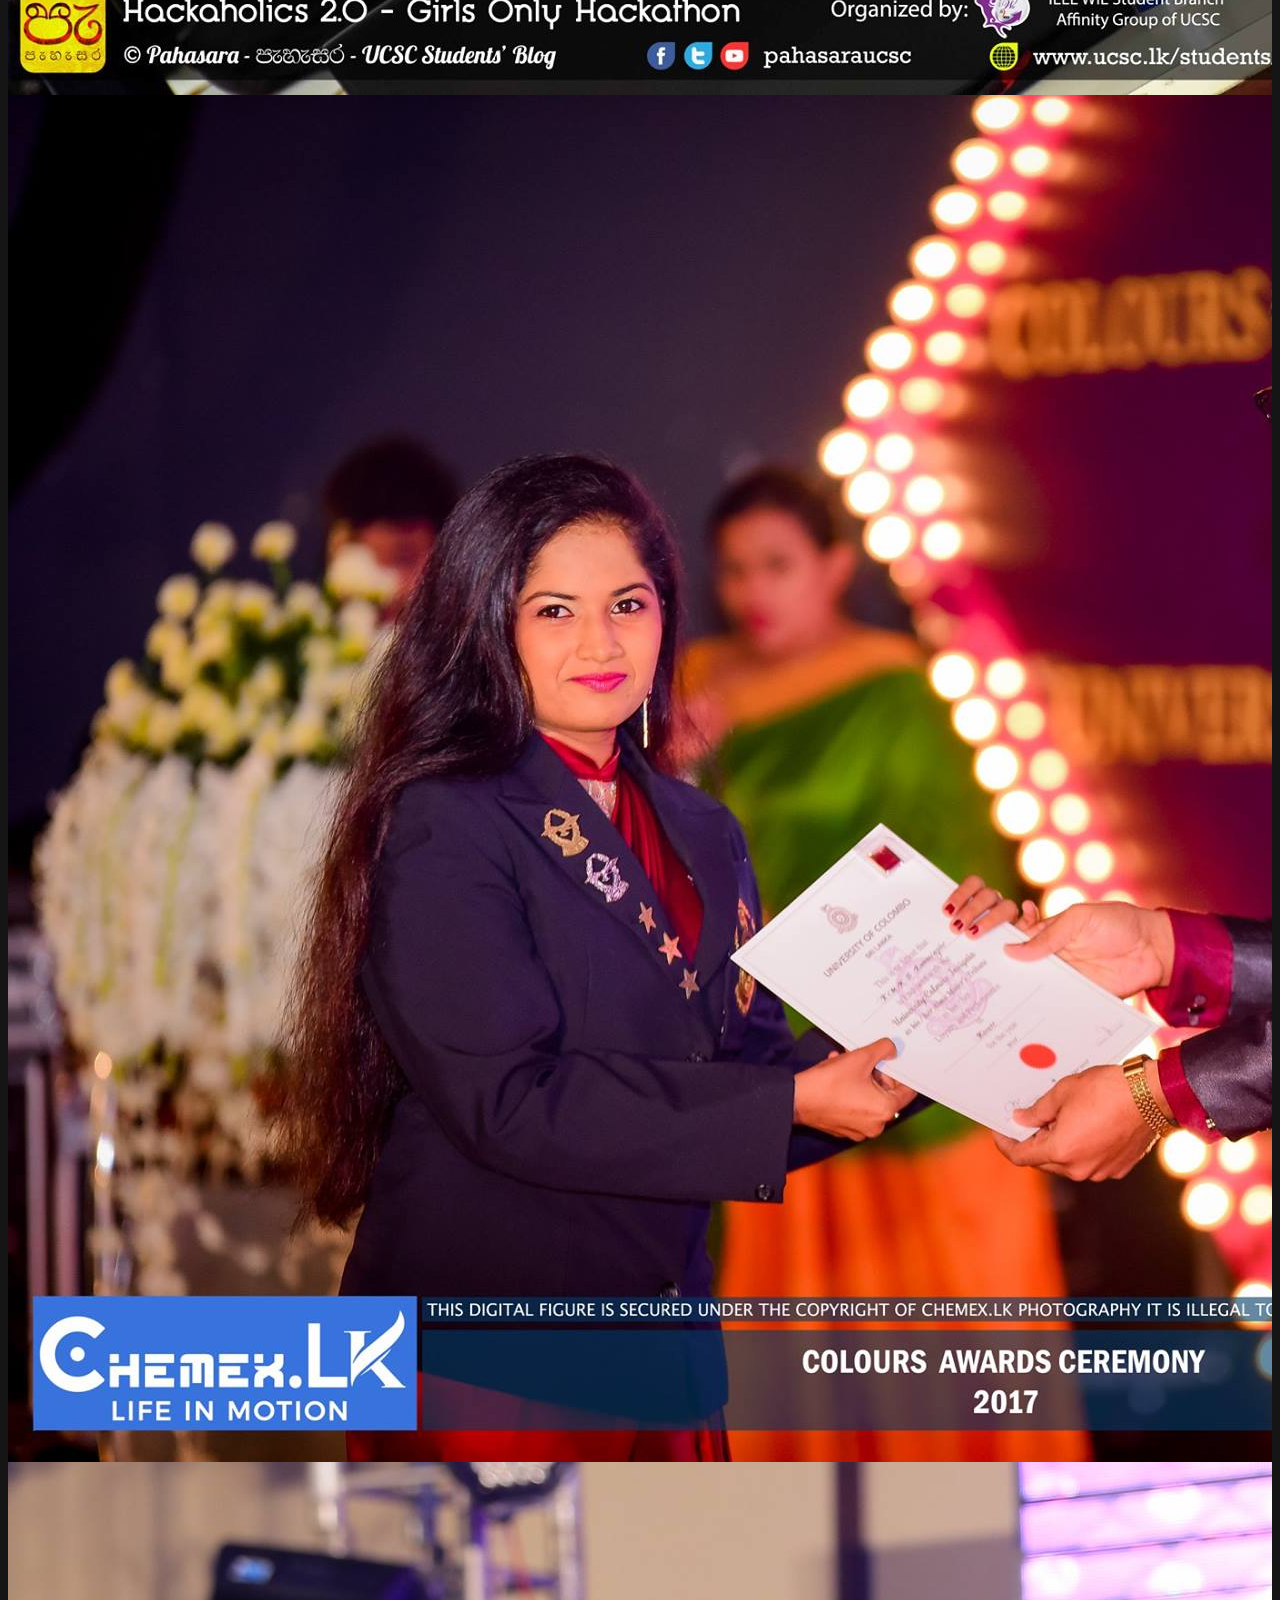
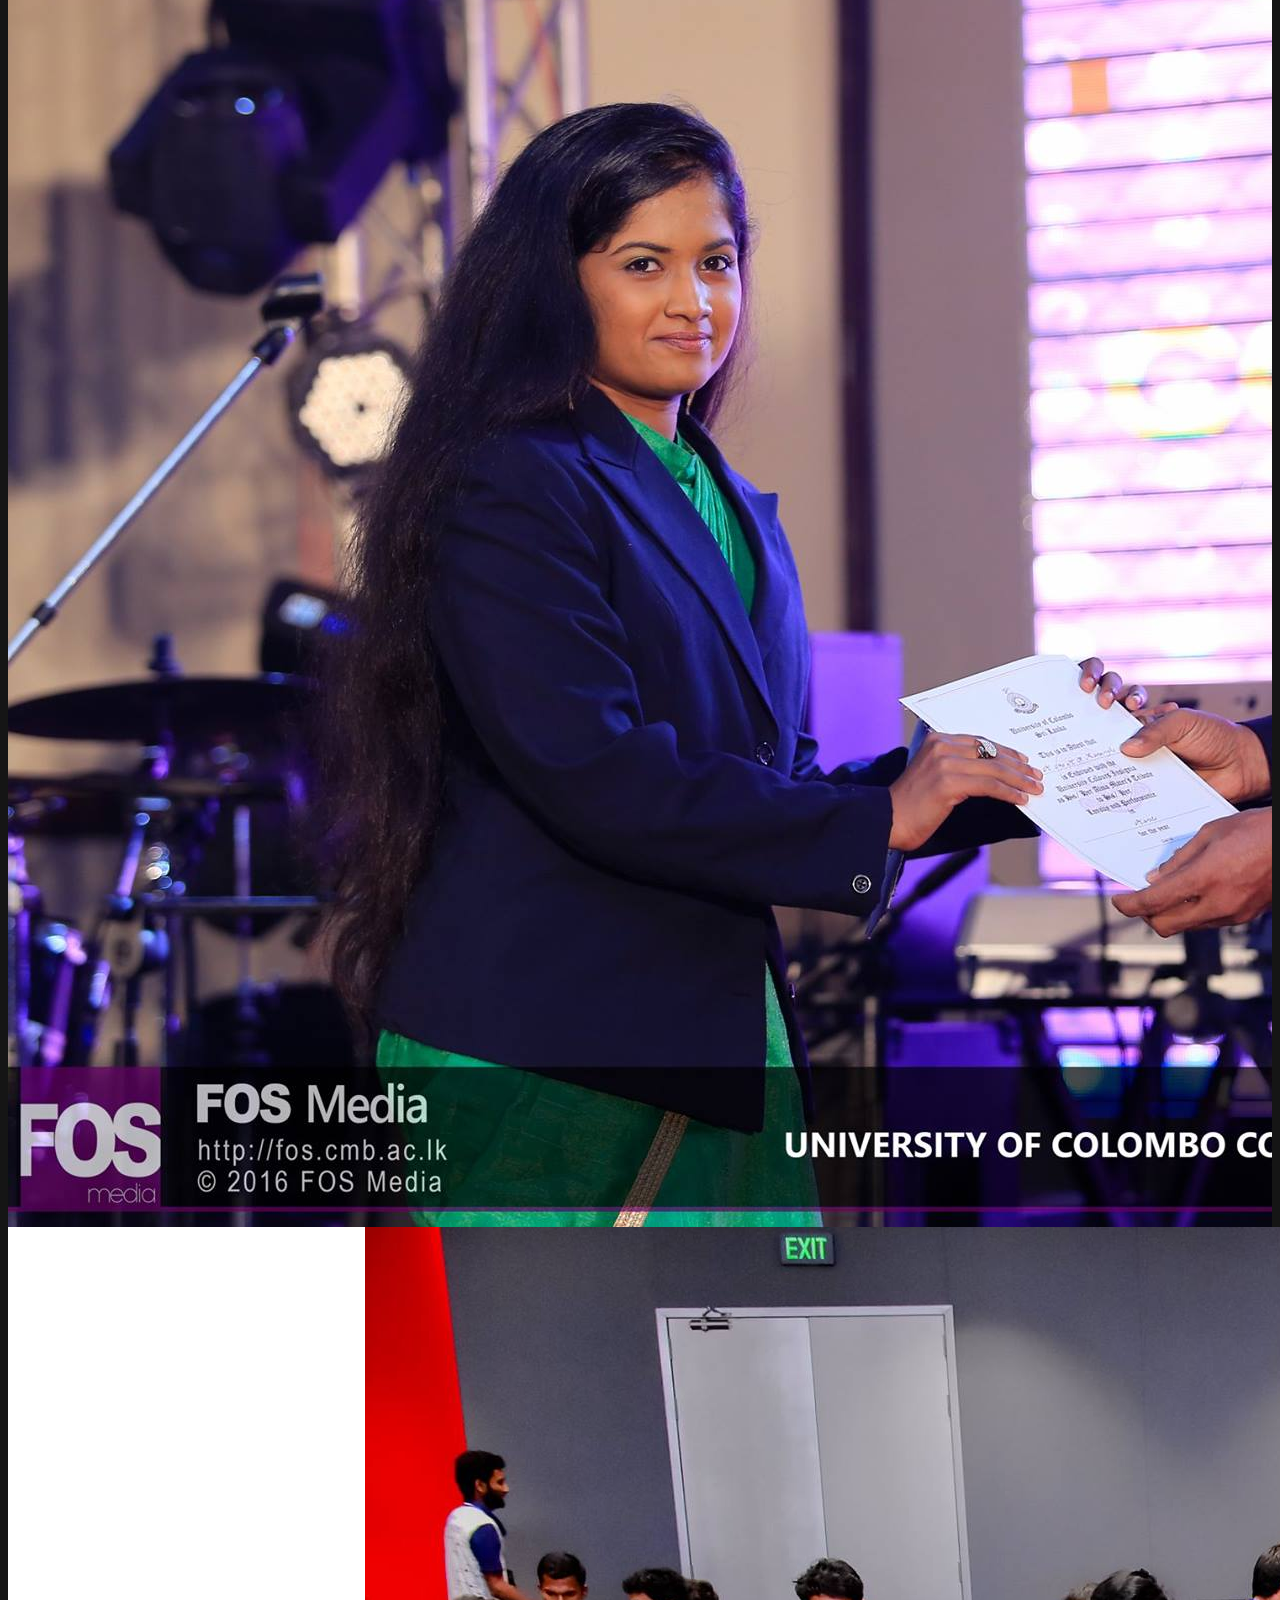
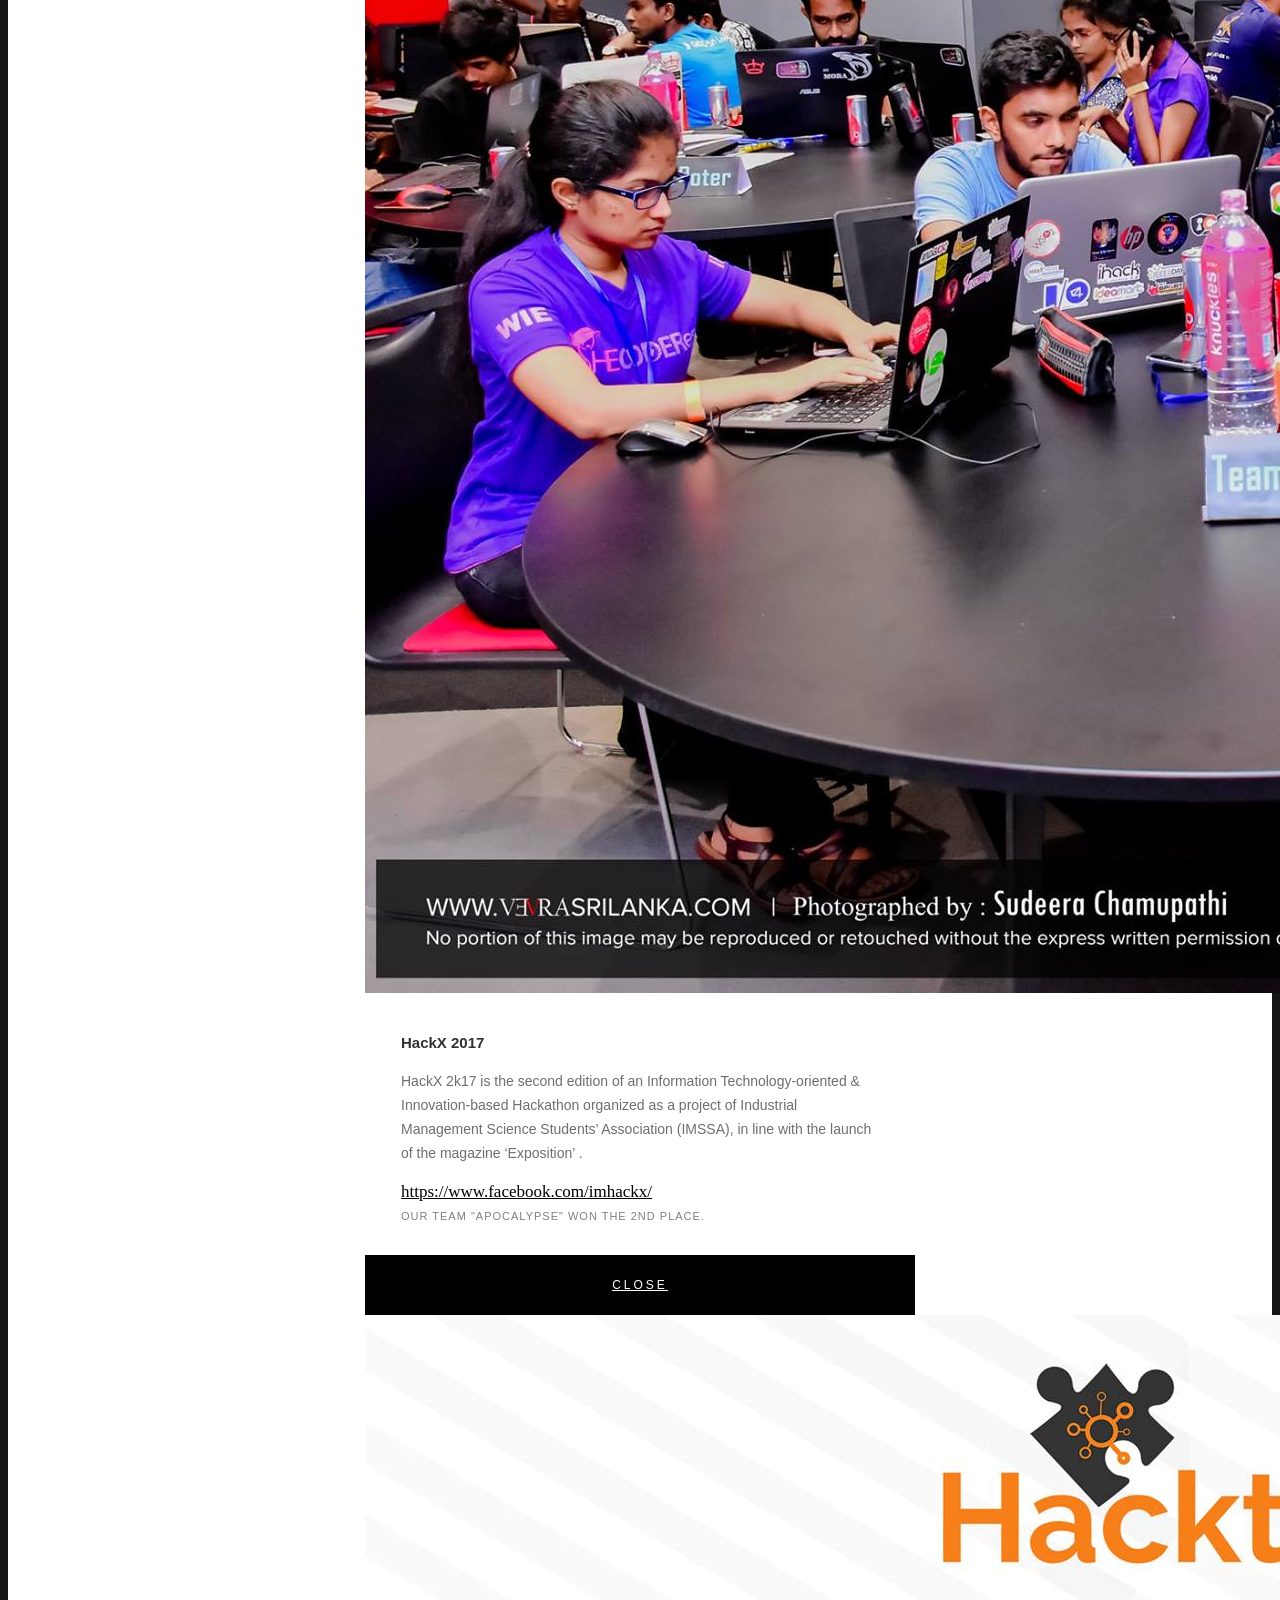
==== commit a9c598a4: "Modifications" ====
--- a/index.html
+++ b/index.html
@@ -165,7 +165,7 @@
    	<div class="row button-section">
    		<div class="col-twelve">
    			<a href="#contact" title="Hire Me" class="button stroke smoothscroll">Hire Me</a>
-   			<a href="https://bit.ly/2IvnFTZ" title="Download CV" target="_blank" class="button button-primary">Download CV</a>
+   			<a href="http://bit.ly/2knmUFS" title="Download CV" target="_blank" class="button button-primary">Download CV</a>
    	
    		</div>   		
    	</div>
@@ -389,7 +389,7 @@
 
 	            	 <h3>A Compositional Workflow Approach for Data Analytics on HPC Clusters</h3>
 
-		            <p class="desc">The project focuses on developing a framework which allows dynamic composition of workflows to perform massive Data Analytics tasks in HPC clusters. </p>
+		            <p class="desc">Data analytics workflow using control driven coordination models and implicit parallelism.</p>
 	         		
 	         	</div> 	         	 
 
@@ -400,8 +400,7 @@
 
 	            	 <h3>Mploy</h3>
 
-		            <p class="desc">M-ploy is a web port to meet Job and Internship Applicants in particular university with the Industry. This system evaluates applicants' profiles and match those profiles with the industry requirements. 
-	         		</p>
+		            <p class="desc">A web-based system to suggest most suitable internship applicants to companies.</p>
 	         		
 	         	</div> 	         	 
 
@@ -415,8 +414,7 @@
 
 	            	<h3>FarmHands</h3>  
 
-		            <p class="desc">FarmHands is a portal for establish a Organic Farming Volunteering Community in Sri Lanka. From this portal farmers can find volunteers for their farms and volunteers can network with the other volunteers and farmers.
-	         		</p>
+		            <p class="desc">A web-based system for establishing an organic farming volunteering community in Sri Lanka.</p>
 
 	            </div>	                          
 
@@ -428,8 +426,7 @@
 
 	            	<h3>Yamang</h3>
 
-		            <p class="desc">Yamang is a mobile application which help bus travellers to find buses near by. As a future advancement we will be providing a method to see the amount of the crowd in the bus. For this project we have won the 1 st runners up award in the HackX 2017 competition.
-	        			</p> 
+		            <p class="desc">A mobile application which helps bus travelers to locate buses near by.</p> 
 
 	        	</div> 	            	               
 
@@ -439,9 +436,9 @@
 
 	            <div class="service-content">
 
-	            	<h3>Hospital Management System</h3>
-
-		            <p class="desc">This system manages patient details along with their payments and the employee details along with their salaries.</p> 
+	            	<h3>Exam Registration System - UCSC</h3>
+
+		            <p class="desc">A web-based system for UCSC students to register for their exams.</p> 
 
 	        	</div> 	            	               
 
@@ -931,8 +928,7 @@
          <li><a href="https://twitter.com/KbKalpani"><i class="fa fa-twitter"></i></a></li>
          <li><a href="https://github.com/kalpanibhagya"><i class="fa fa-github"></i></a></li>
          <li><a href="https://www.linkedin.com/in/kalpani-ranasinghe/"><i class="fa fa-linkedin"></i></a></li>
-         <li><a href="https://plus.google.com/+KalpaniRanasinghe1"><i class="fa fa-google-plus"></i></a></li>
-      
+         
 			   </ul> 
 	      		
 	      </div>
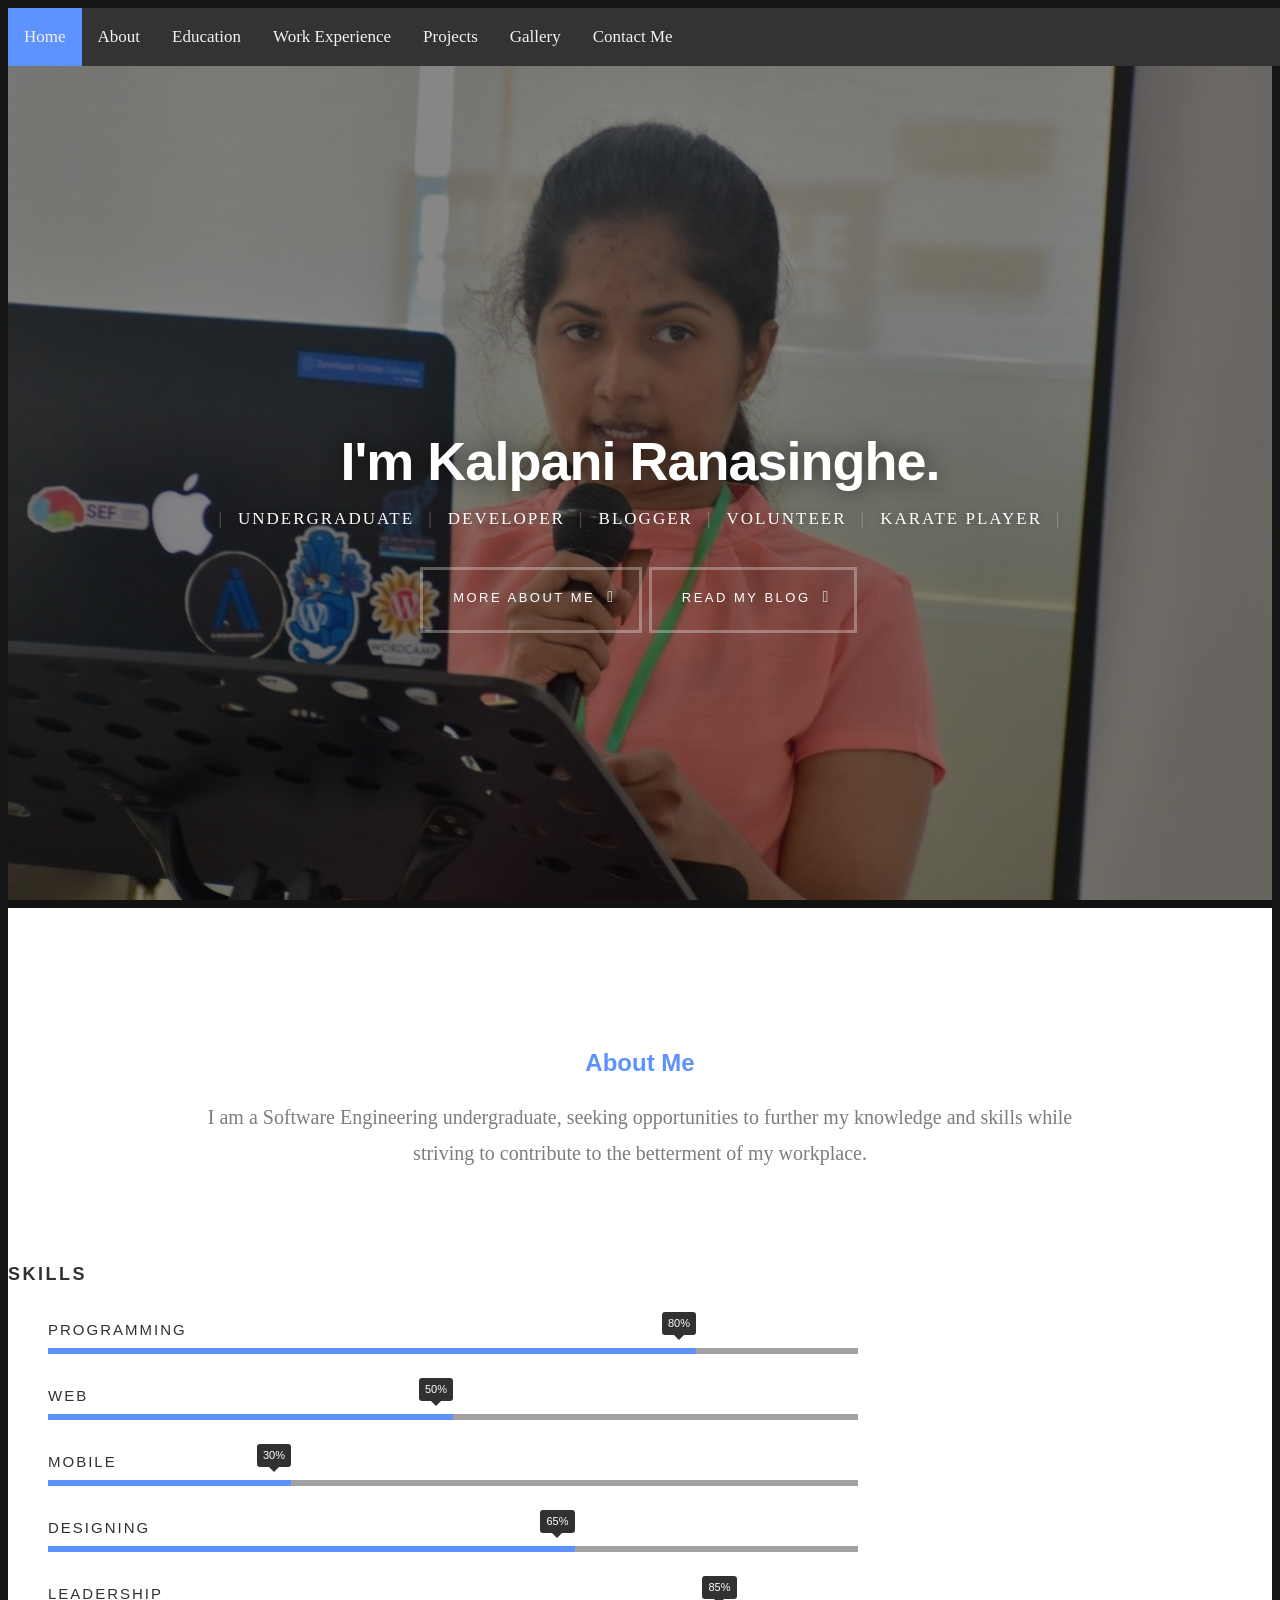
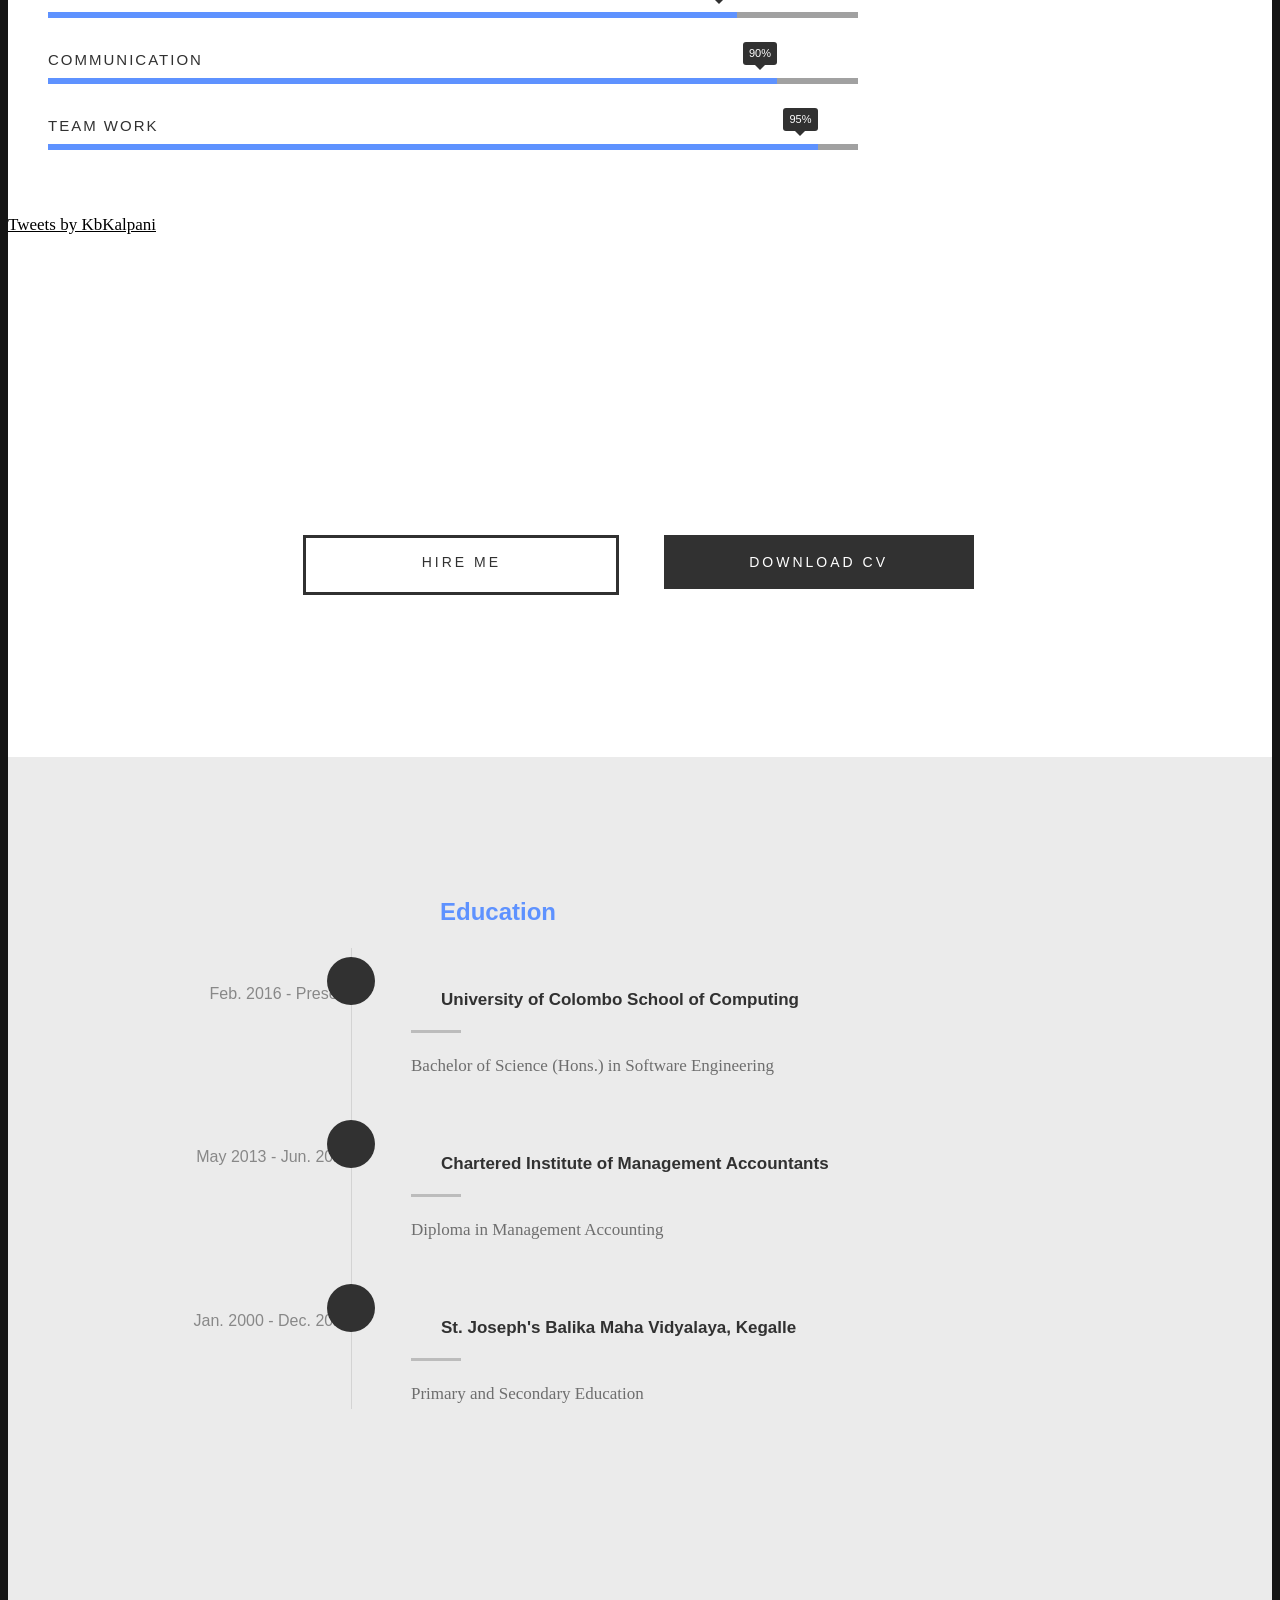
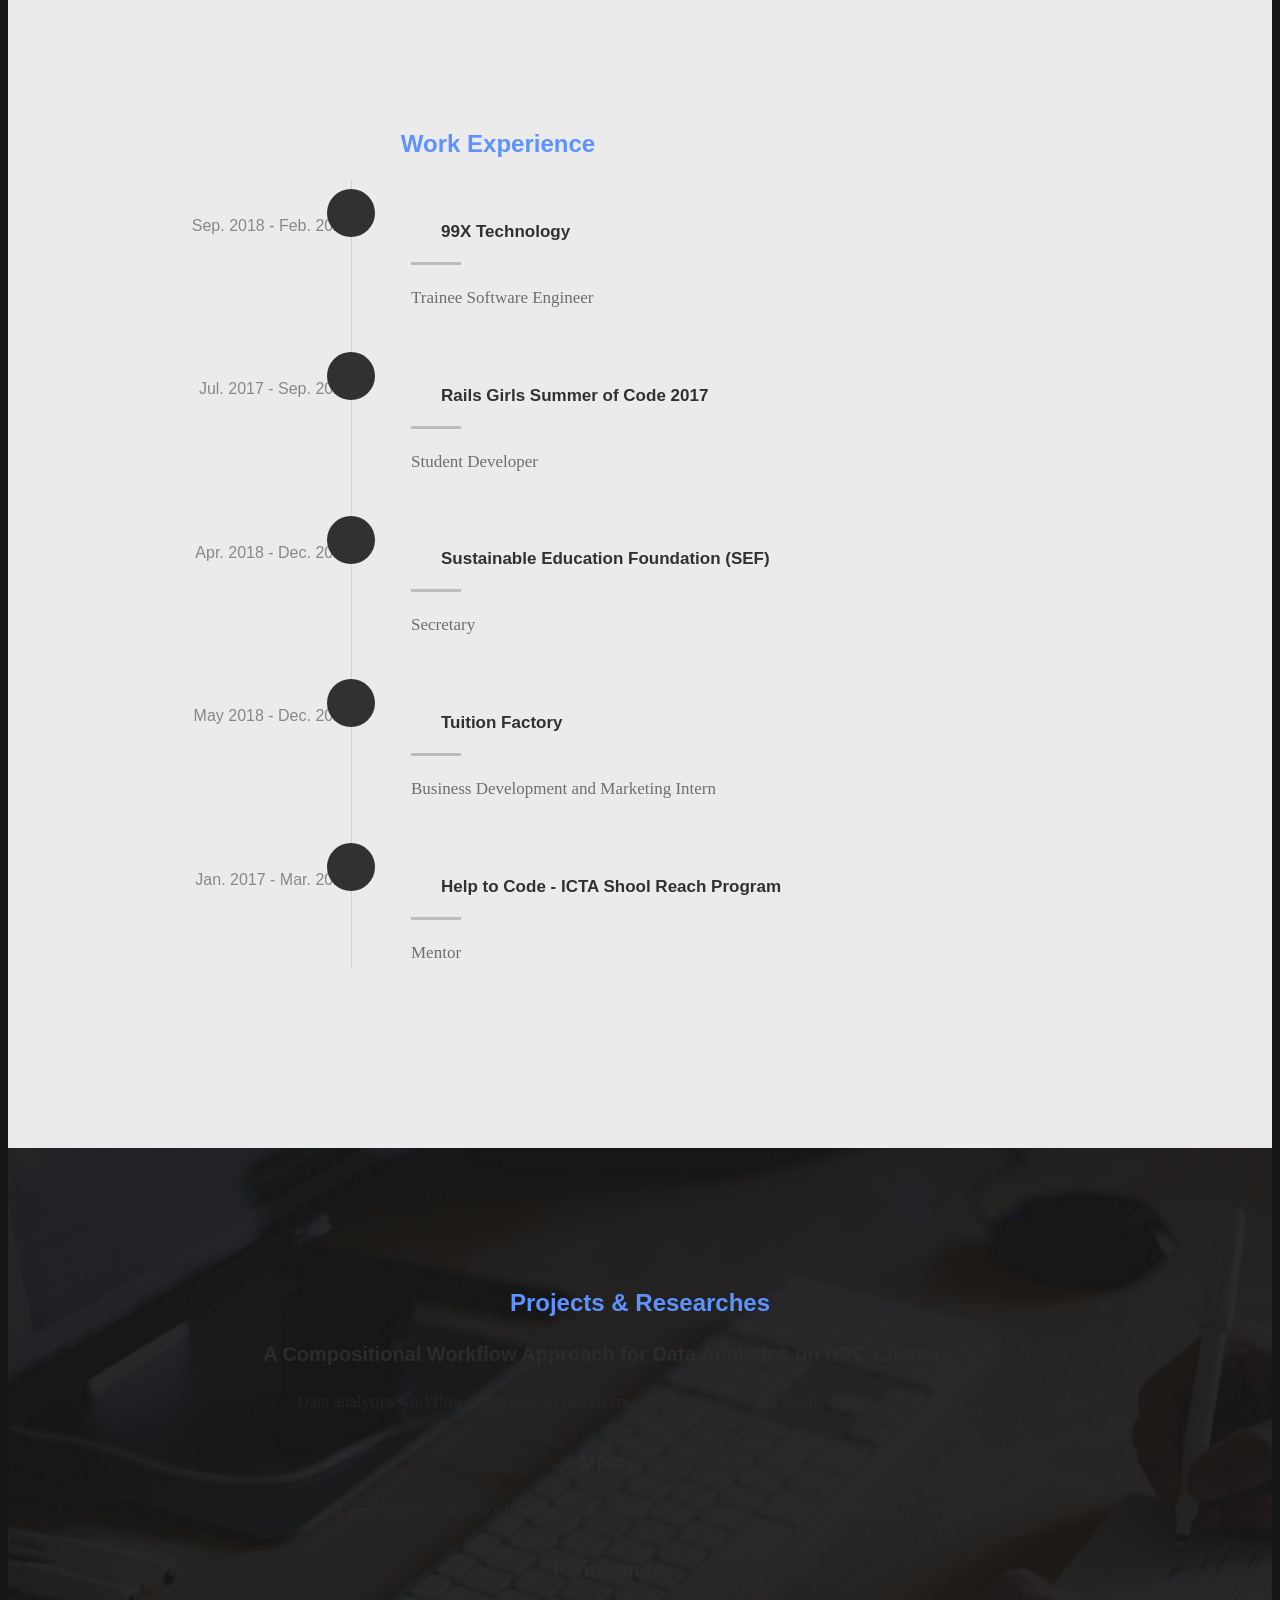
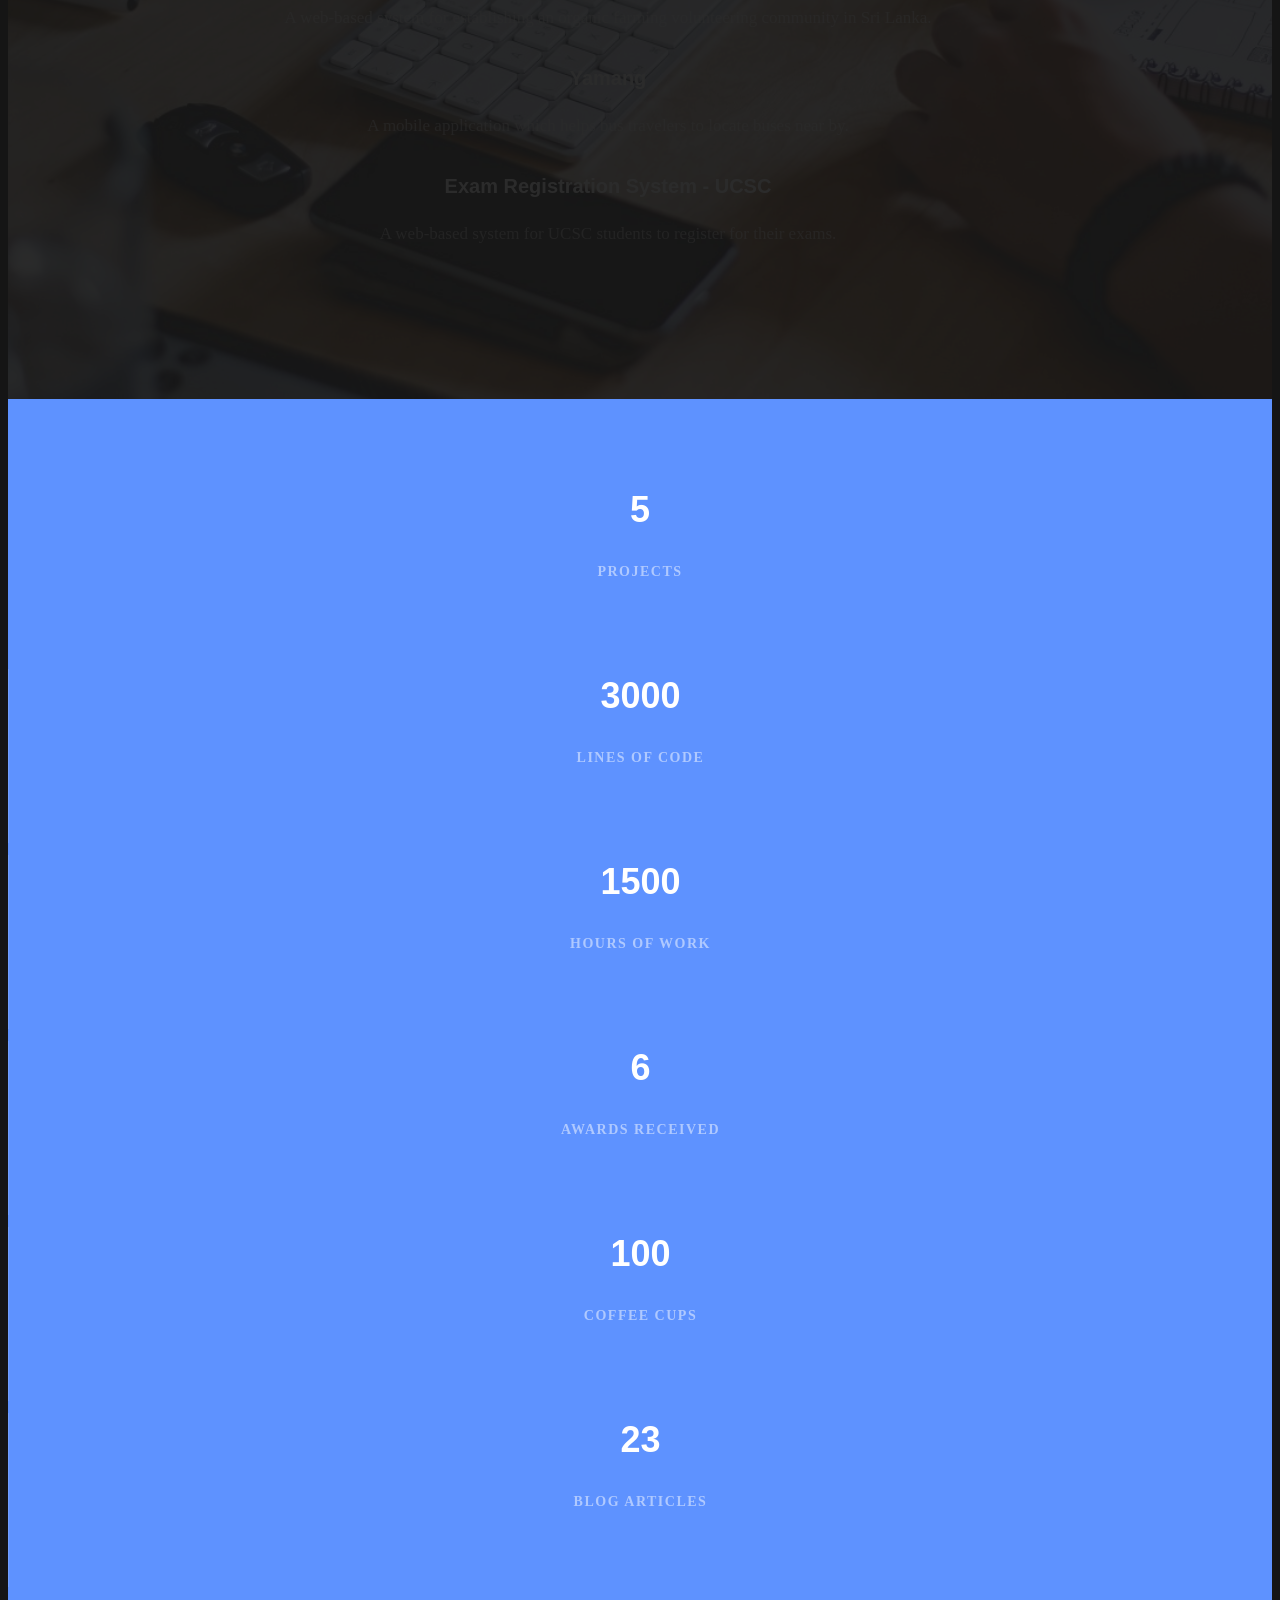
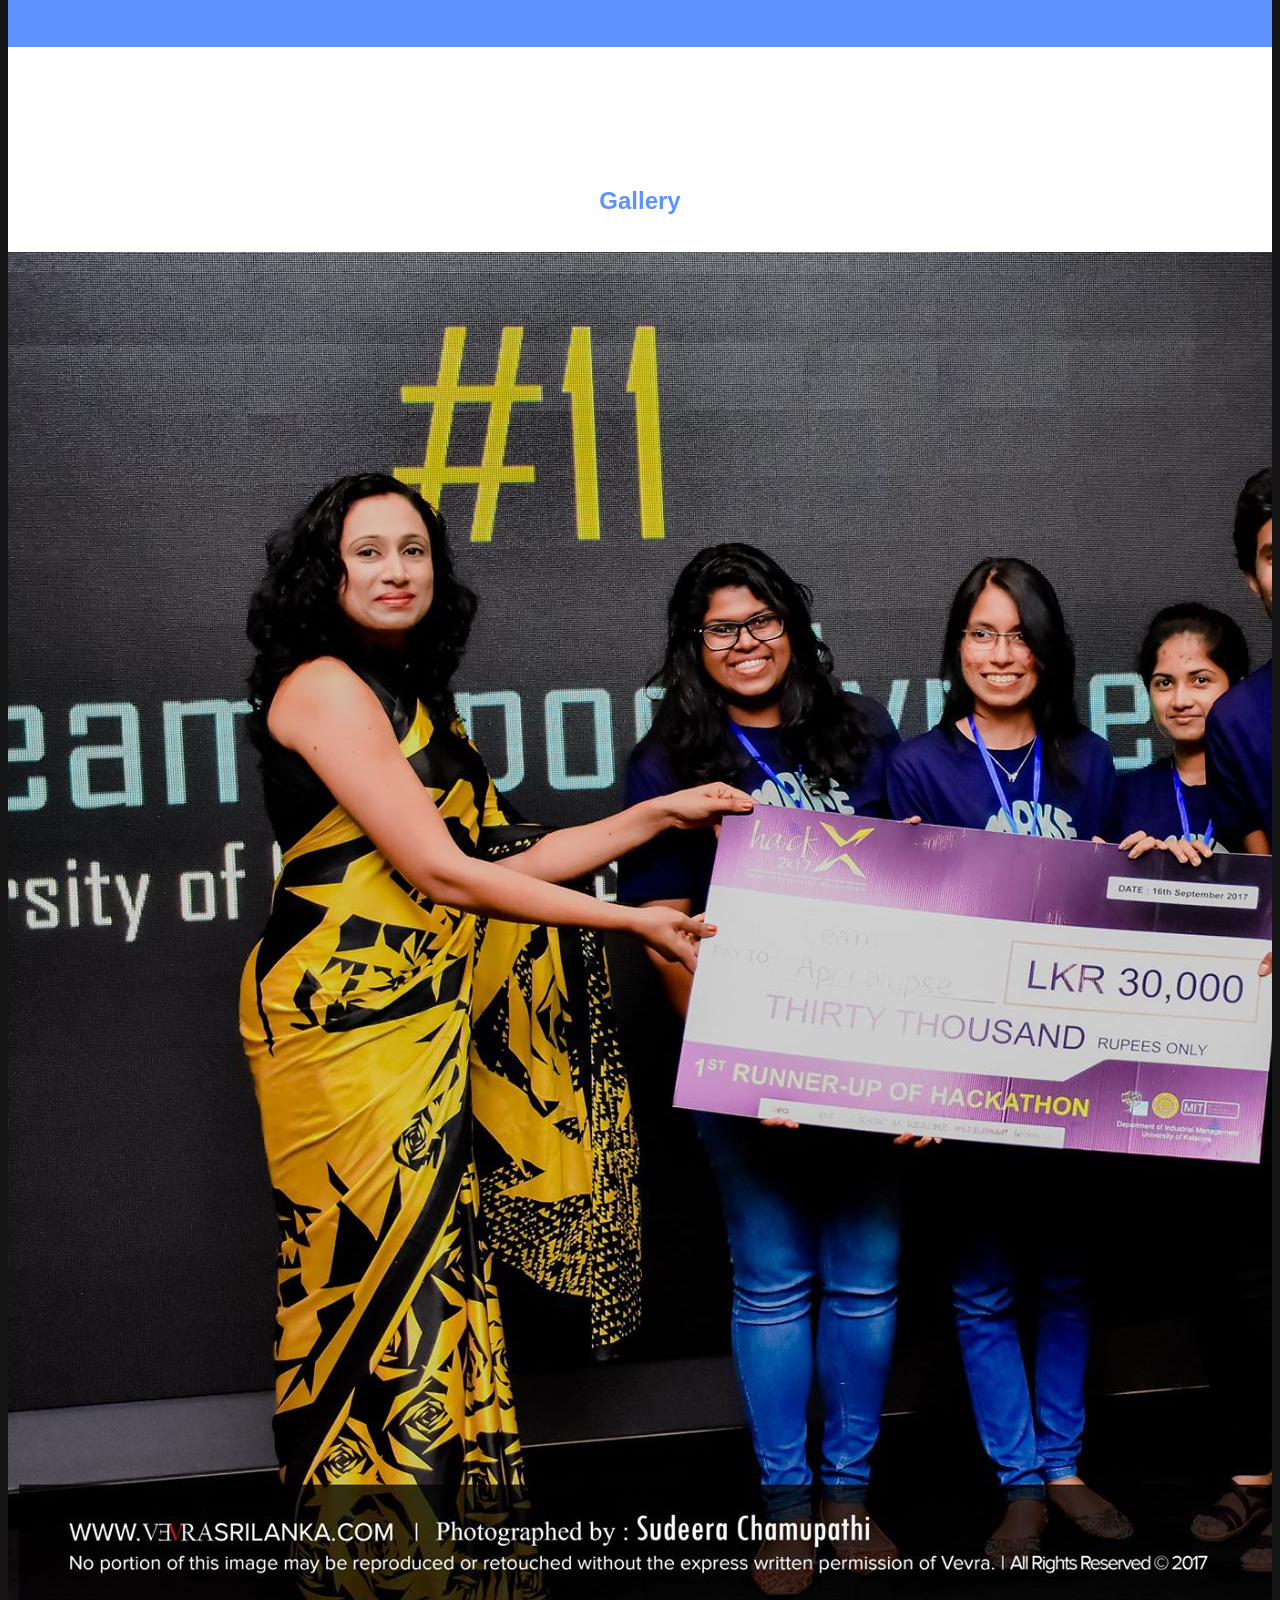
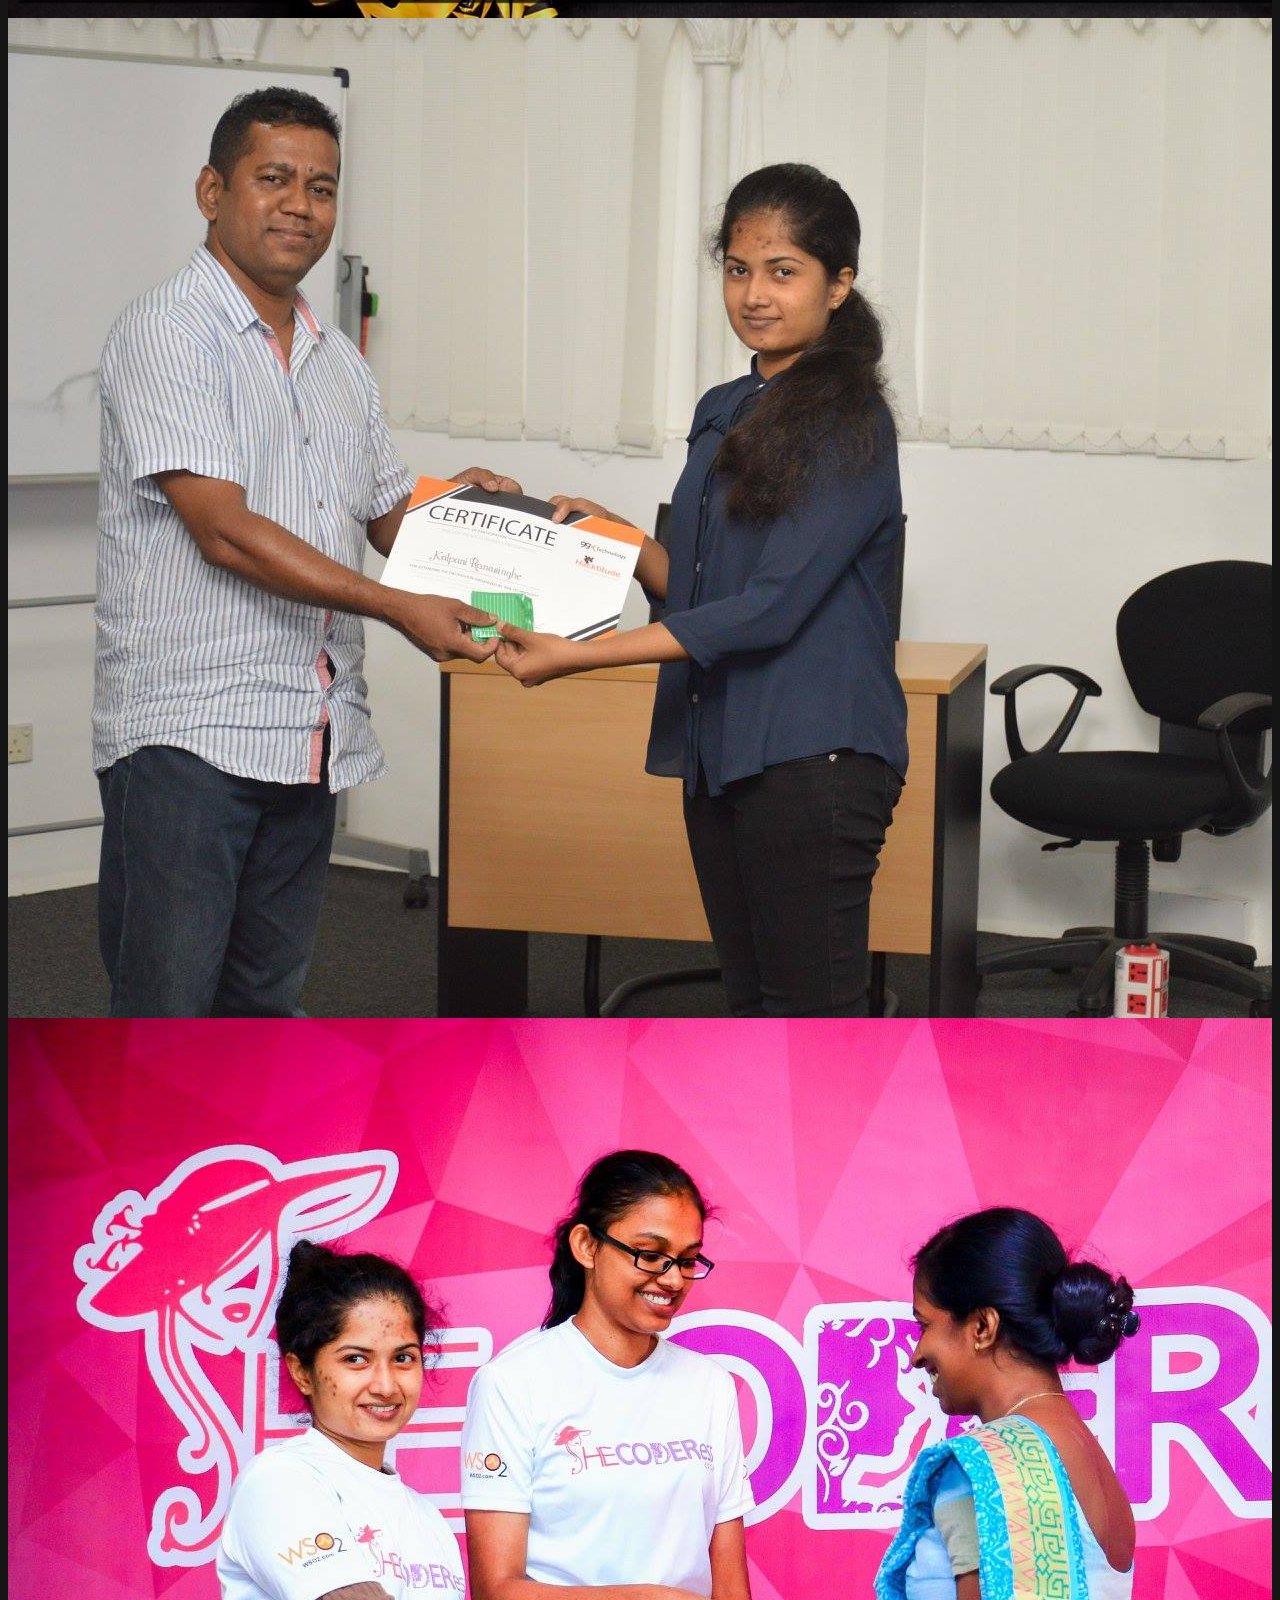
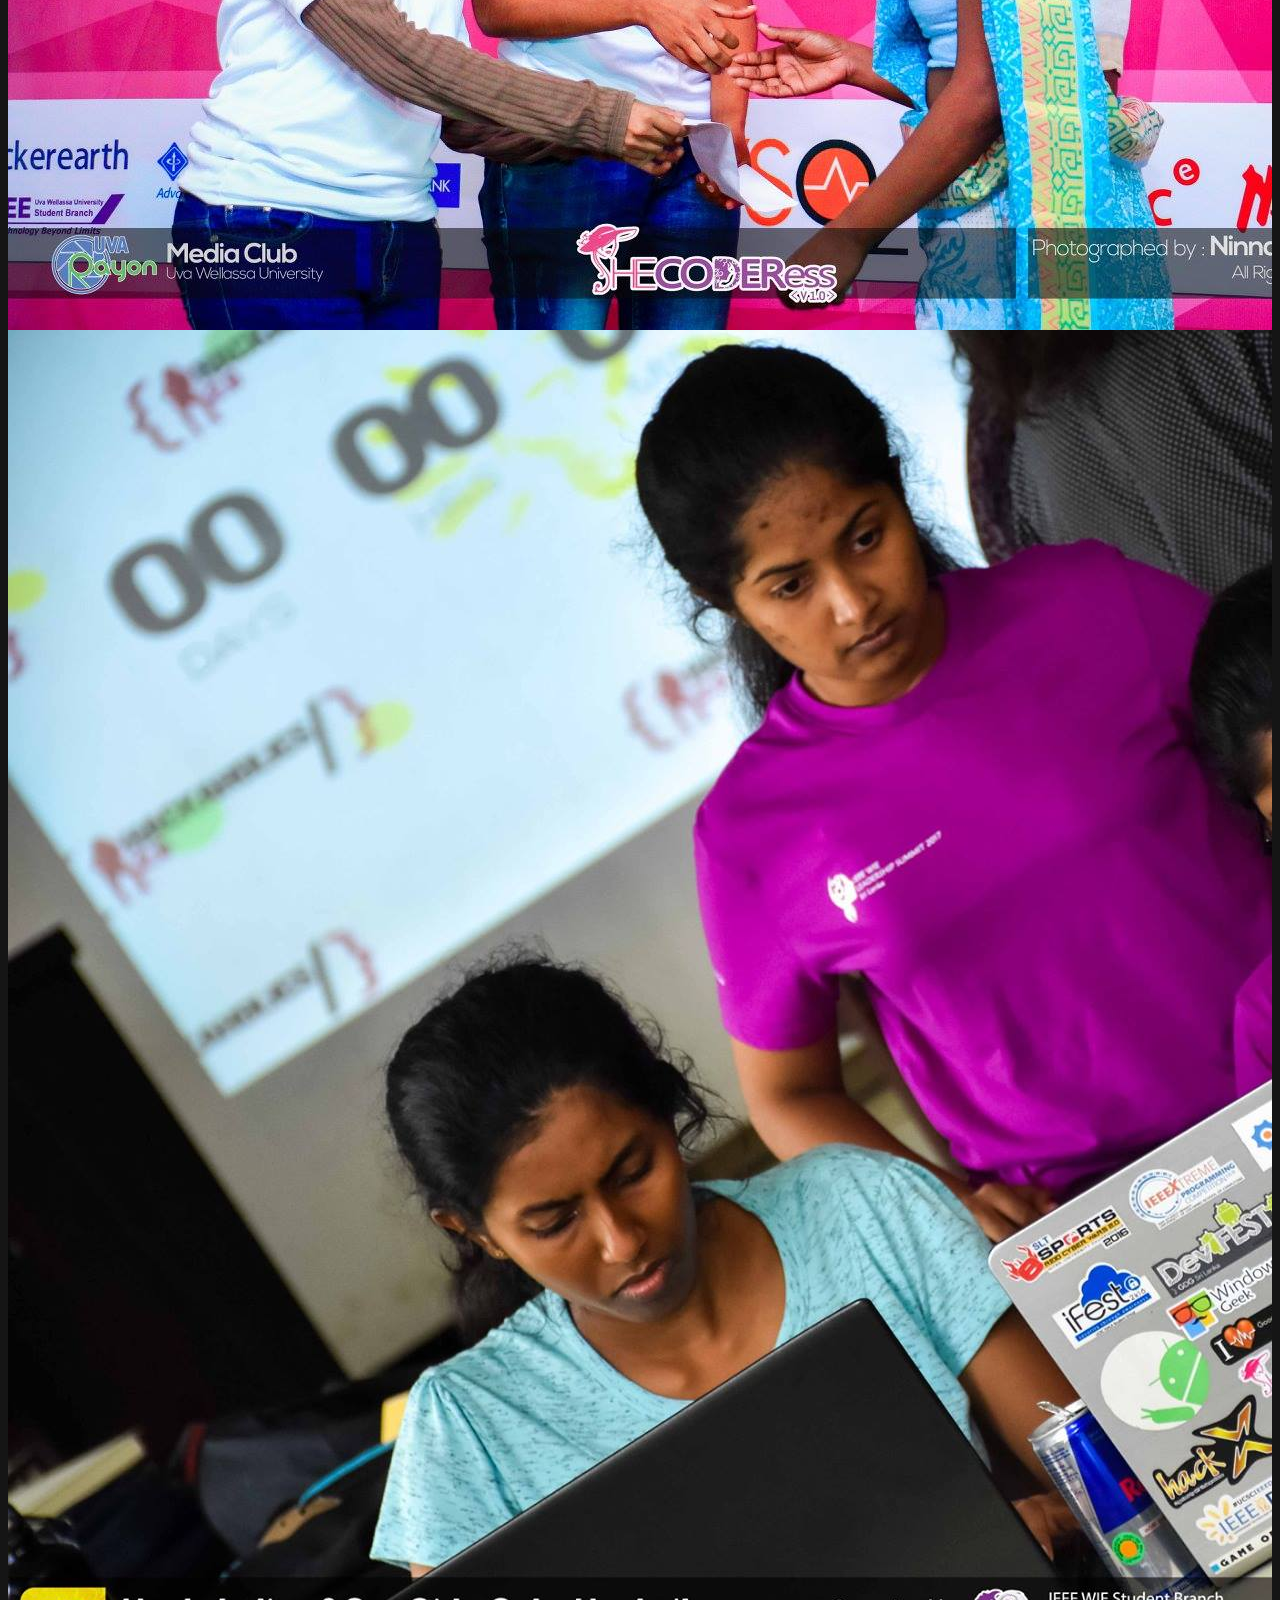
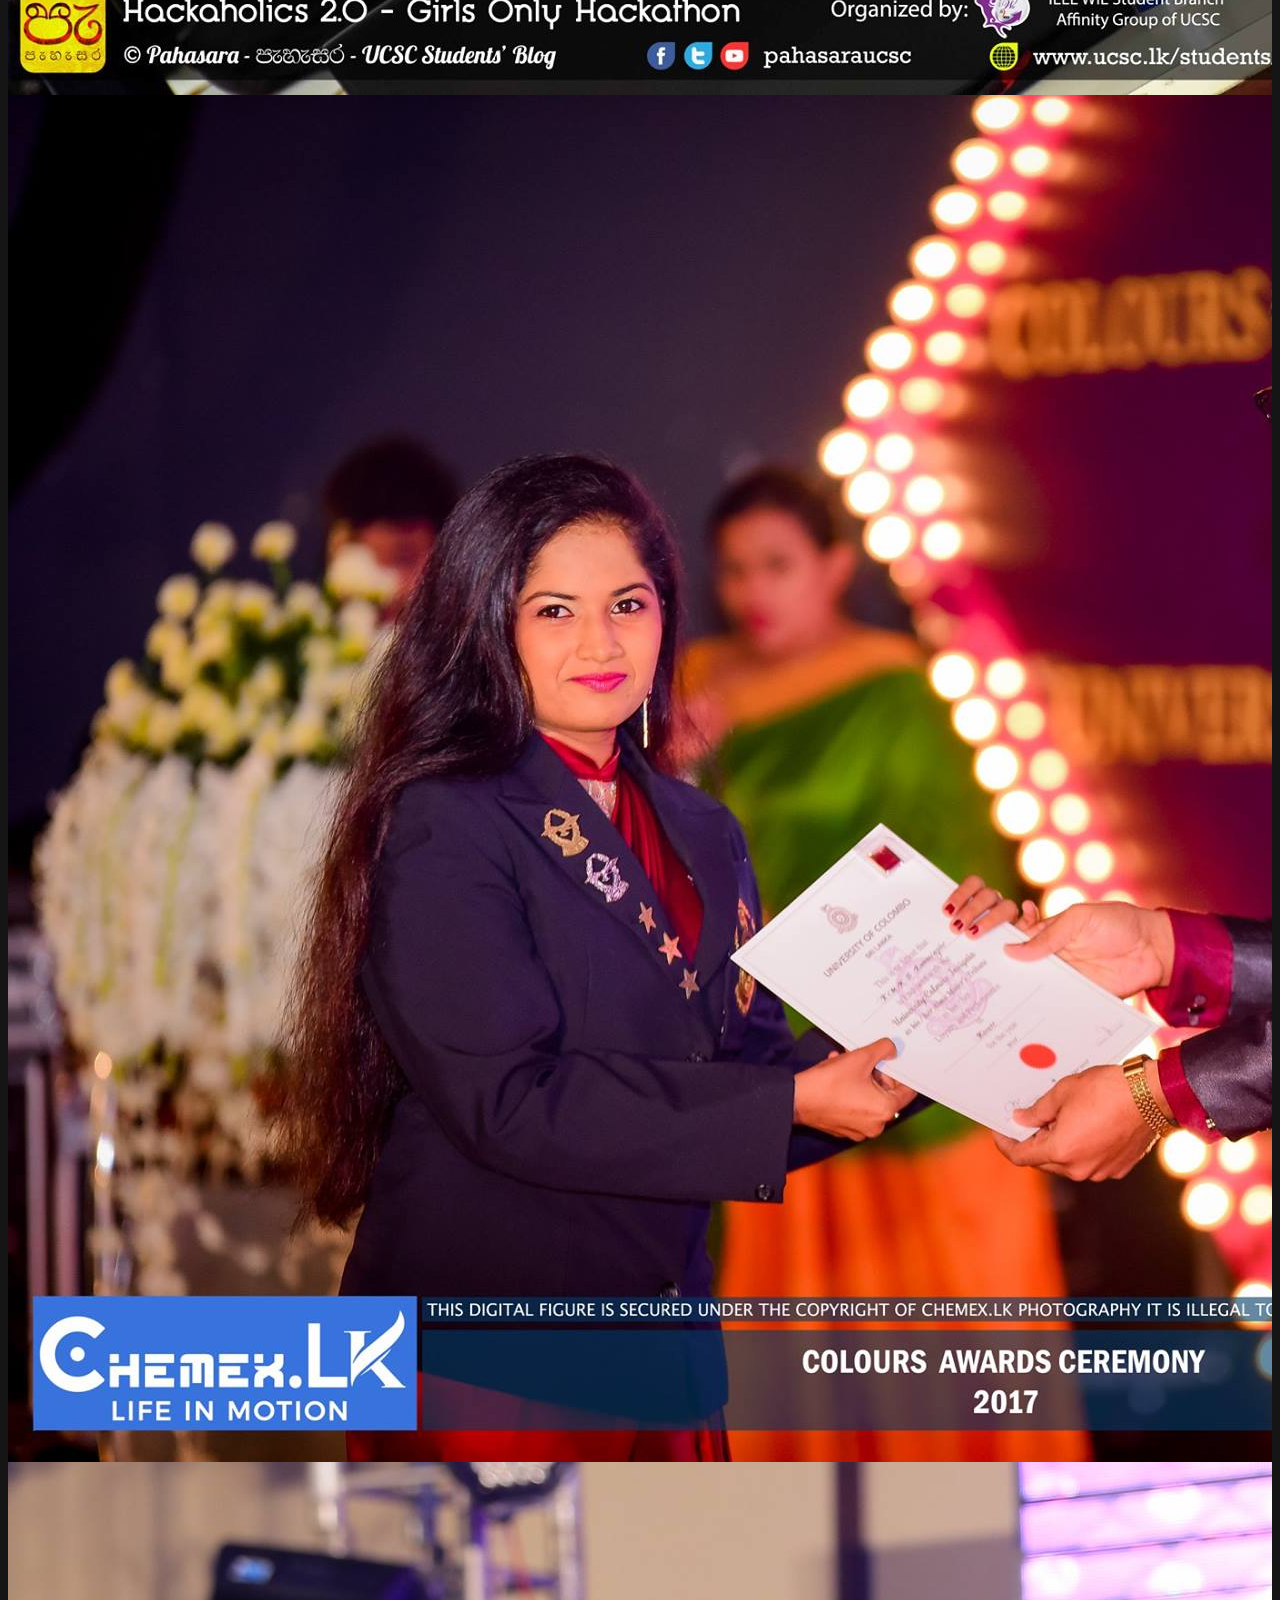
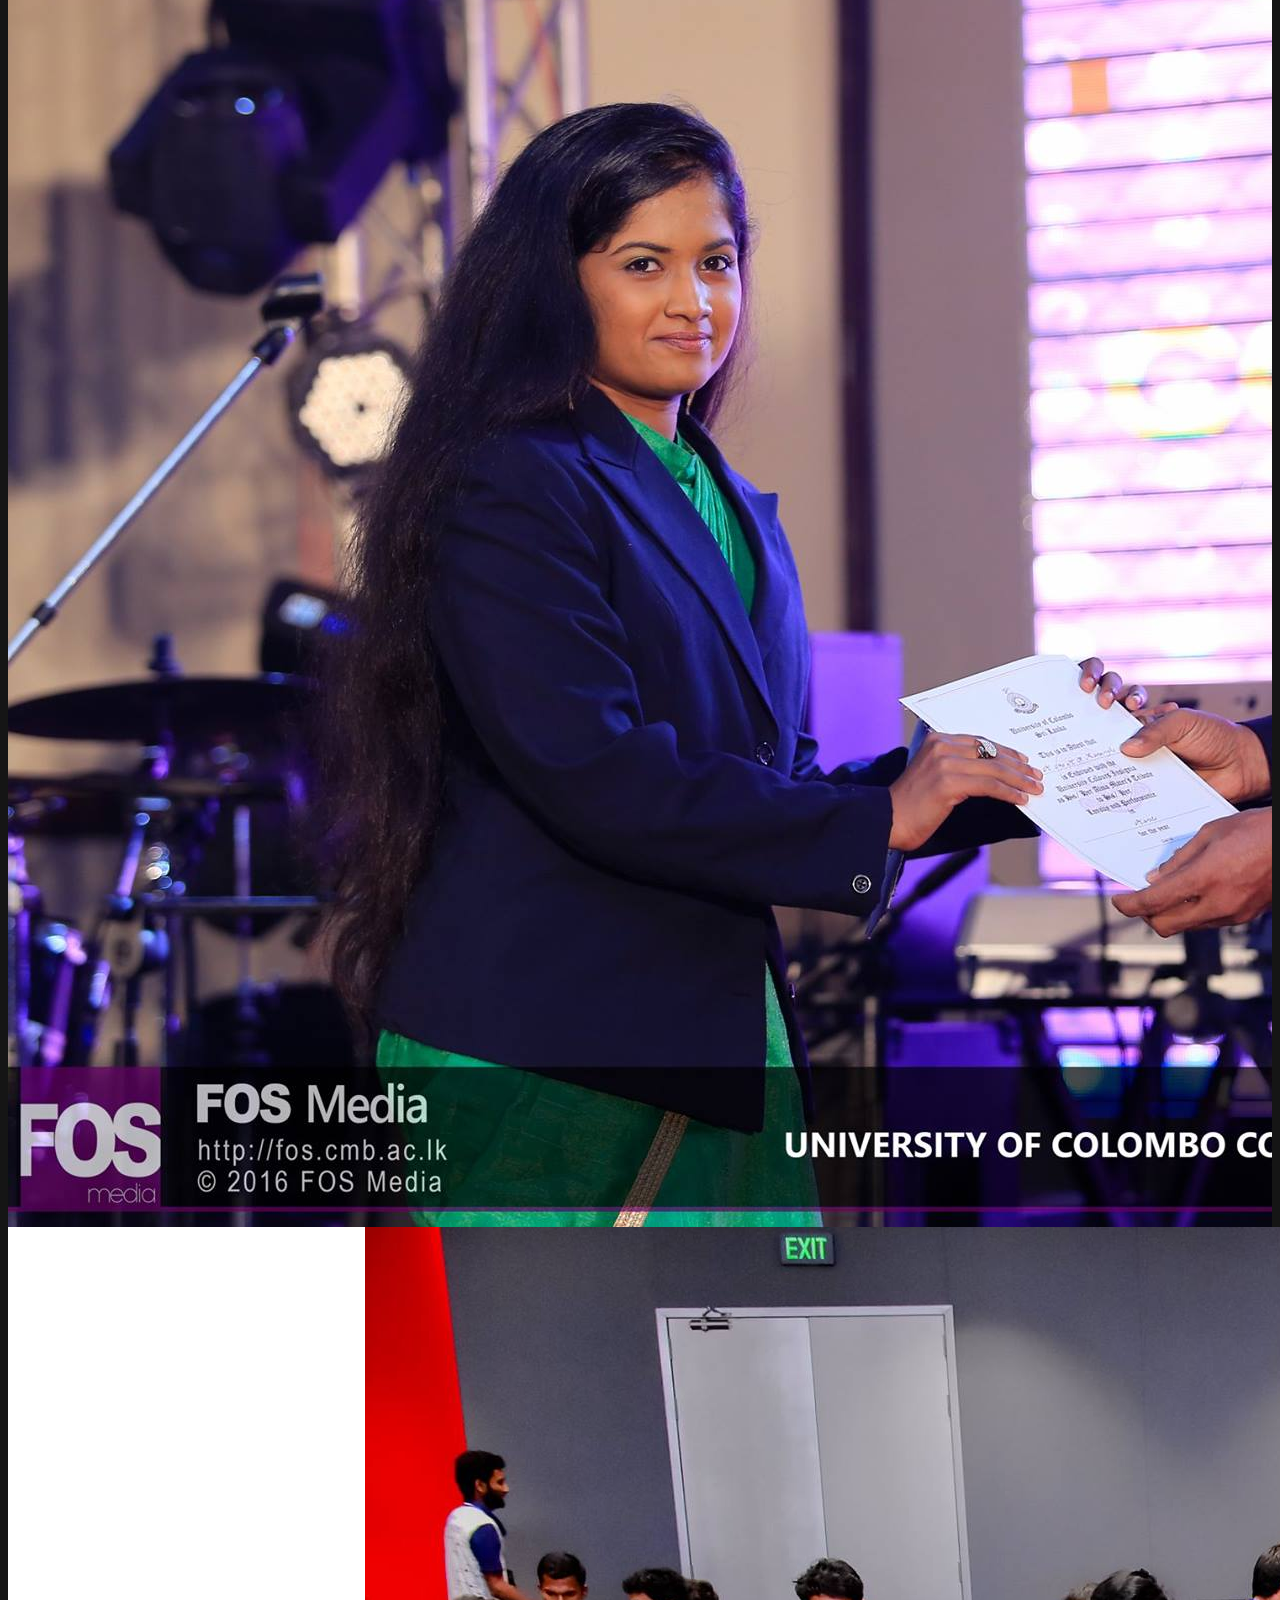
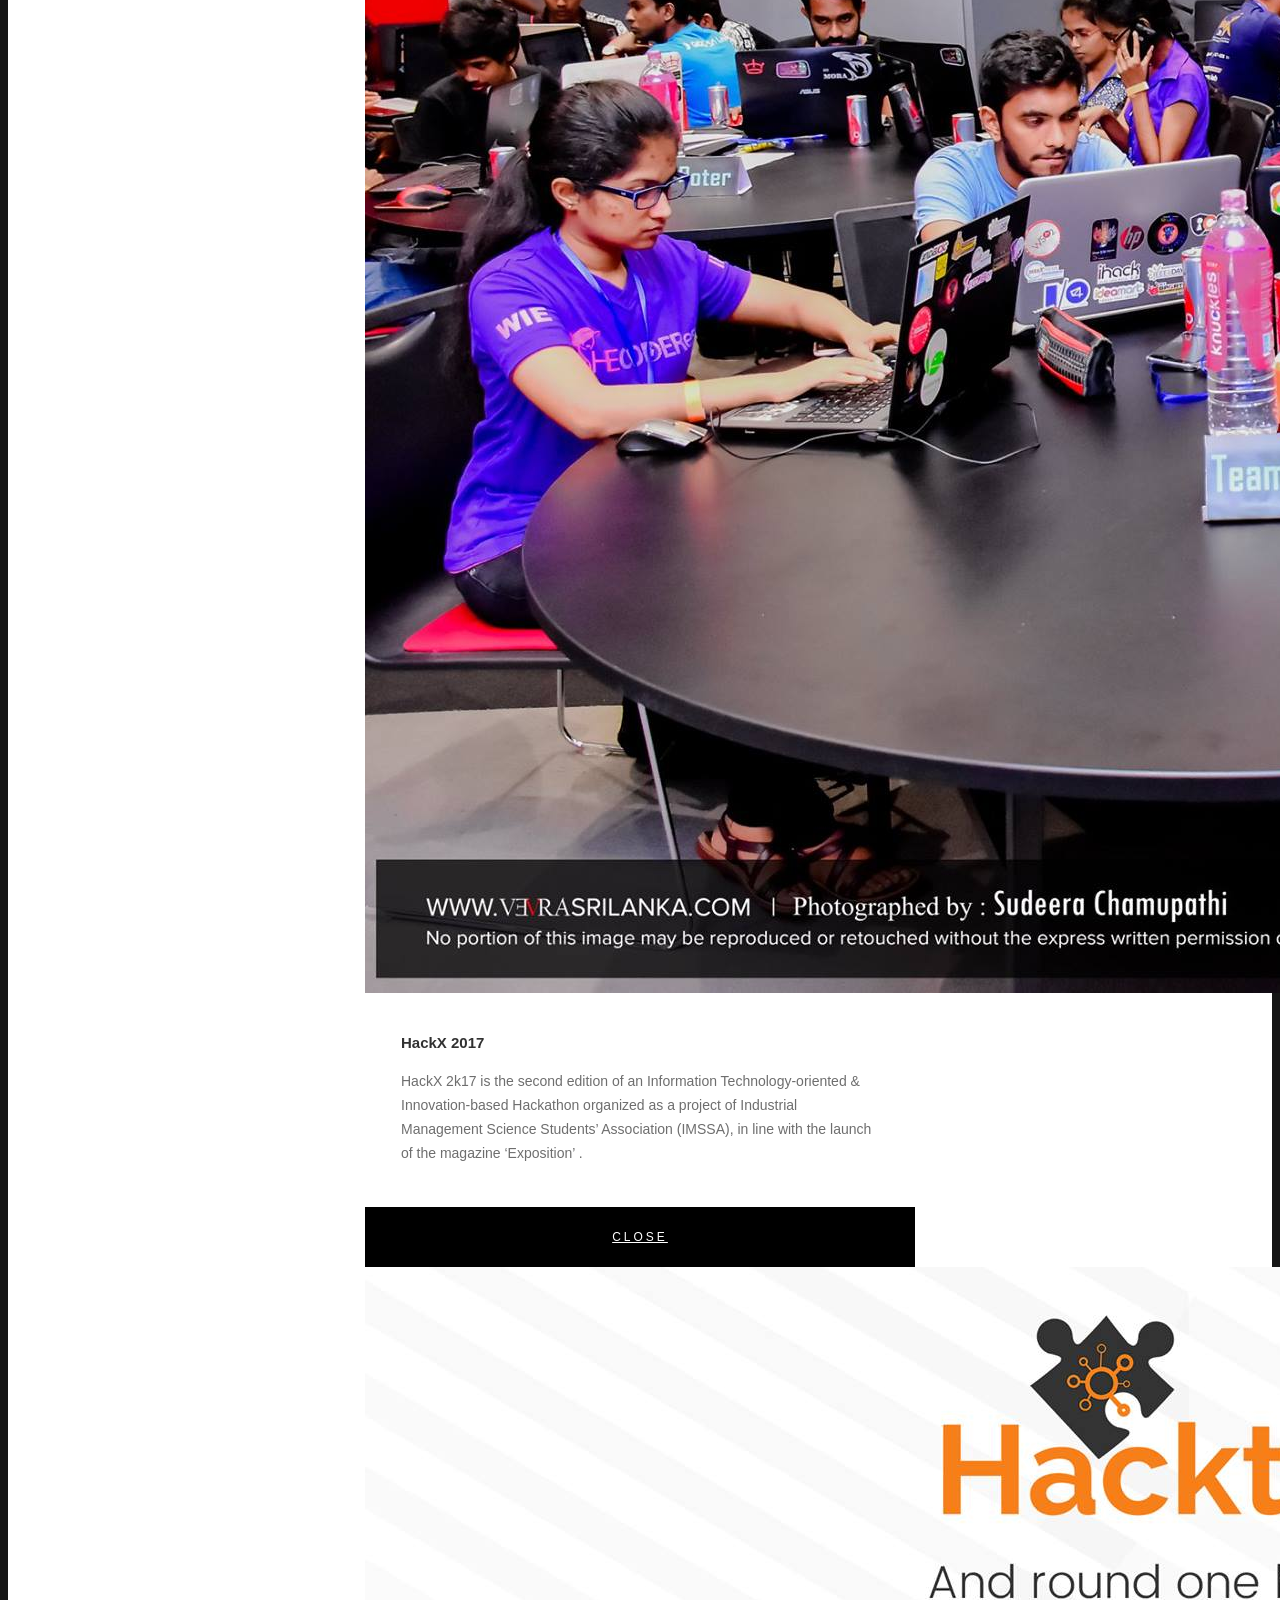
==== commit efda1226: "Modifications" ====
--- a/index.html
+++ b/index.html
@@ -711,9 +711,7 @@
 					   <div class="description-box">
 					      <h4>HackX 2017</h4>		      
 					      <p>HackX 2k17 is the second edition of an Information Technology-oriented & Innovation-based Hackathon organized as a project of Industrial Management Science Students’ Association (IMSSA), in line with the launch of the magazine ‘Exposition’ .</p>
-					      <a href="https://www.facebook.com/imhackx/">https://www.facebook.com/imhackx/</a>
-
-					      <div class="categories">Our team "Apocalypse" won the 2nd place.</div>			               
+					      		               
 					   </div>
 
 			         <div class="link-box">
@@ -732,9 +730,7 @@
 					   <div class="description-box">
 					      <h4>Hacktitude 2017</h4>		      
 					      <p>Inter University Open Source Contribution Competition which is conducted by 99x Technology. From the Initial round they selected top 10 finalists and gave the chance to work with top professionals in 99XT on a repository of 99XT of oue own choice.</p>
-					      <a href="http://opensource.99xtechnology.com/hacktitude/">http://opensource.99xtechnology.com/hacktitude/</a>
-
-					      <div class="categories">I was one of the top 10 Finalists</div>			               
+					      		               
 					   </div>
 
 			         <div class="link-box">
@@ -753,9 +749,7 @@
 					   <div class="description-box">
 					      <h4>SheCoderess V.1.0</h4>		      
 					      <p>Girls only Hackathon which is organized by Uwa Wellassa University of Sri Lanka.</p>
-					      <a href="https://www.facebook.com/pg/uvaRayon/photos/?tab=album&album_id=1798706933479571">https://www.facebook.com/pg/uvaRayon/photos/?tab=album&album_id=1798706933479571</a>
-
-					      <div class="categories">Our team won the first place.</div>			               
+					      		               
 					   </div>
 
 			         <div class="link-box">
@@ -774,8 +768,7 @@
 					   <div class="description-box">
 					      <h4>Hackholics</h4>		      
 					      <p>Hackaholics 2.0 the girls' hackathon in University of Colombo School of Computing which was organized by IEEE Women In Engineering Student Branch Affinity Group of UCSC with the collaboration of IEEE Student branch of UCSC for the betterment of female undergraduates in UCSC.</p>
-					      <a href="https://www.facebook.com/pg/PahasaraUCSC/photos/?tab=album&album_id=1959777857570017">https://www.facebook.com/pg/PahasaraUCSC/photos/?tab=album&album_id=1959777857570017</a>
-					      <div class="categories">Participation</div>			               
+					      		               
 					   </div>
 
 			         <div class="link-box">
@@ -813,7 +806,7 @@
 
 					   <div class="description-box">
 					      <h4>Colors Awards 2017</h4>		      
-					      <p>Won colors for Karate for winning the 2nd place of Karate Team Kata Event in Inter -  University Games 2017</p>
+					      <p>Won colors for winning the 2nd place of Karate Team Kata Event in Inter -  University Games 2017</p>
 
 					      			               
 					   </div>
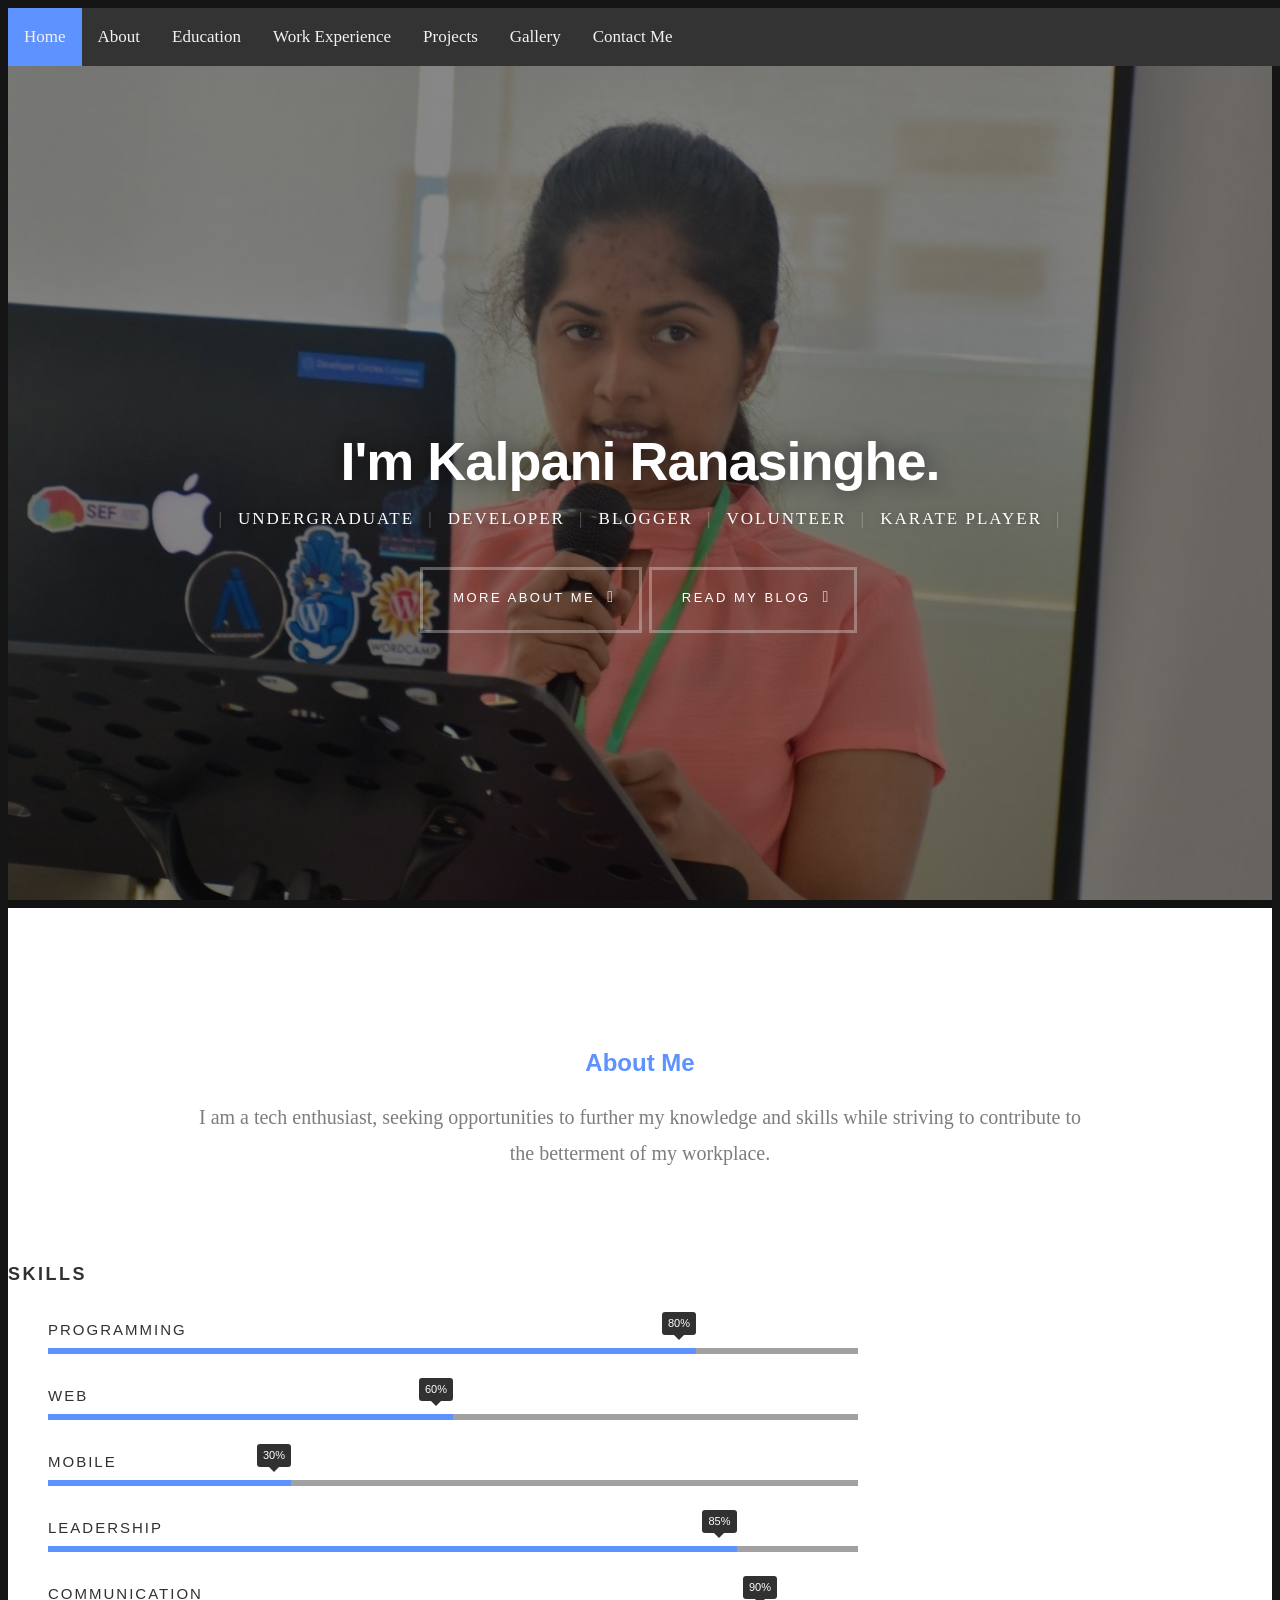
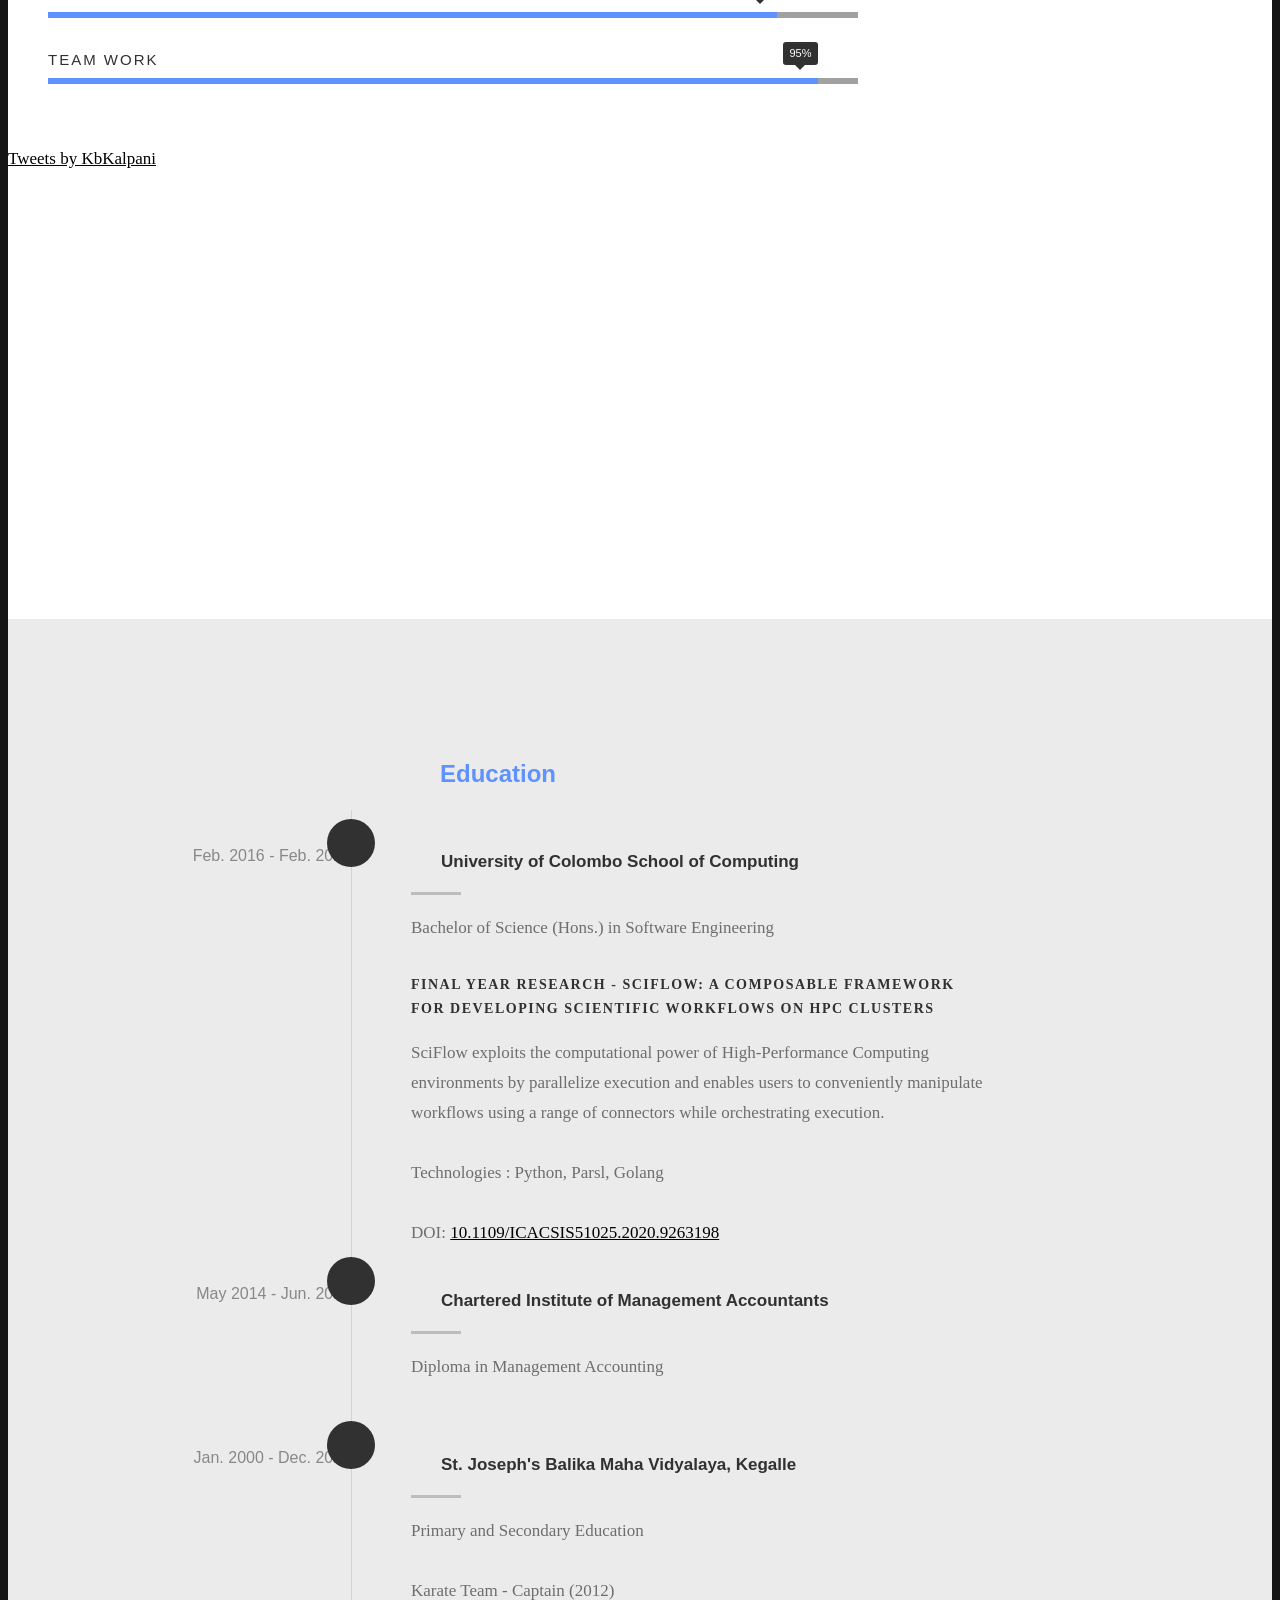
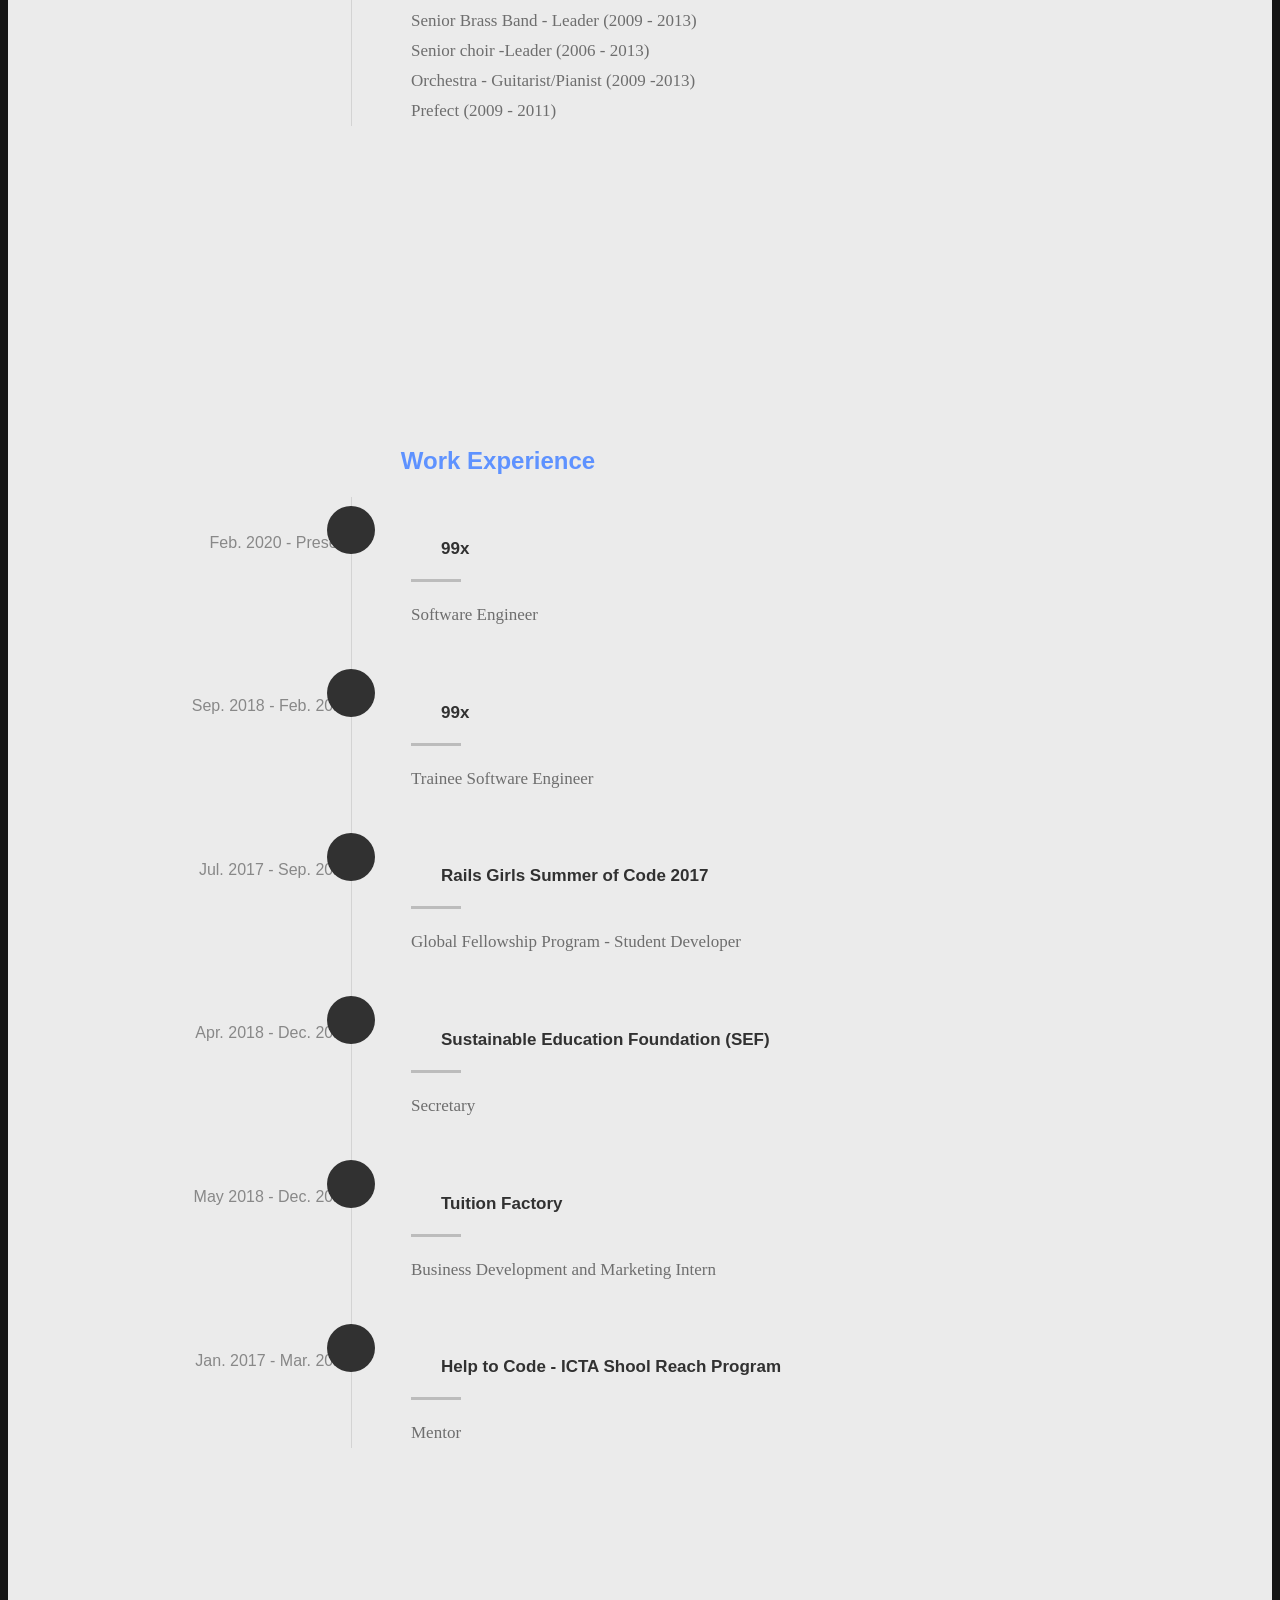
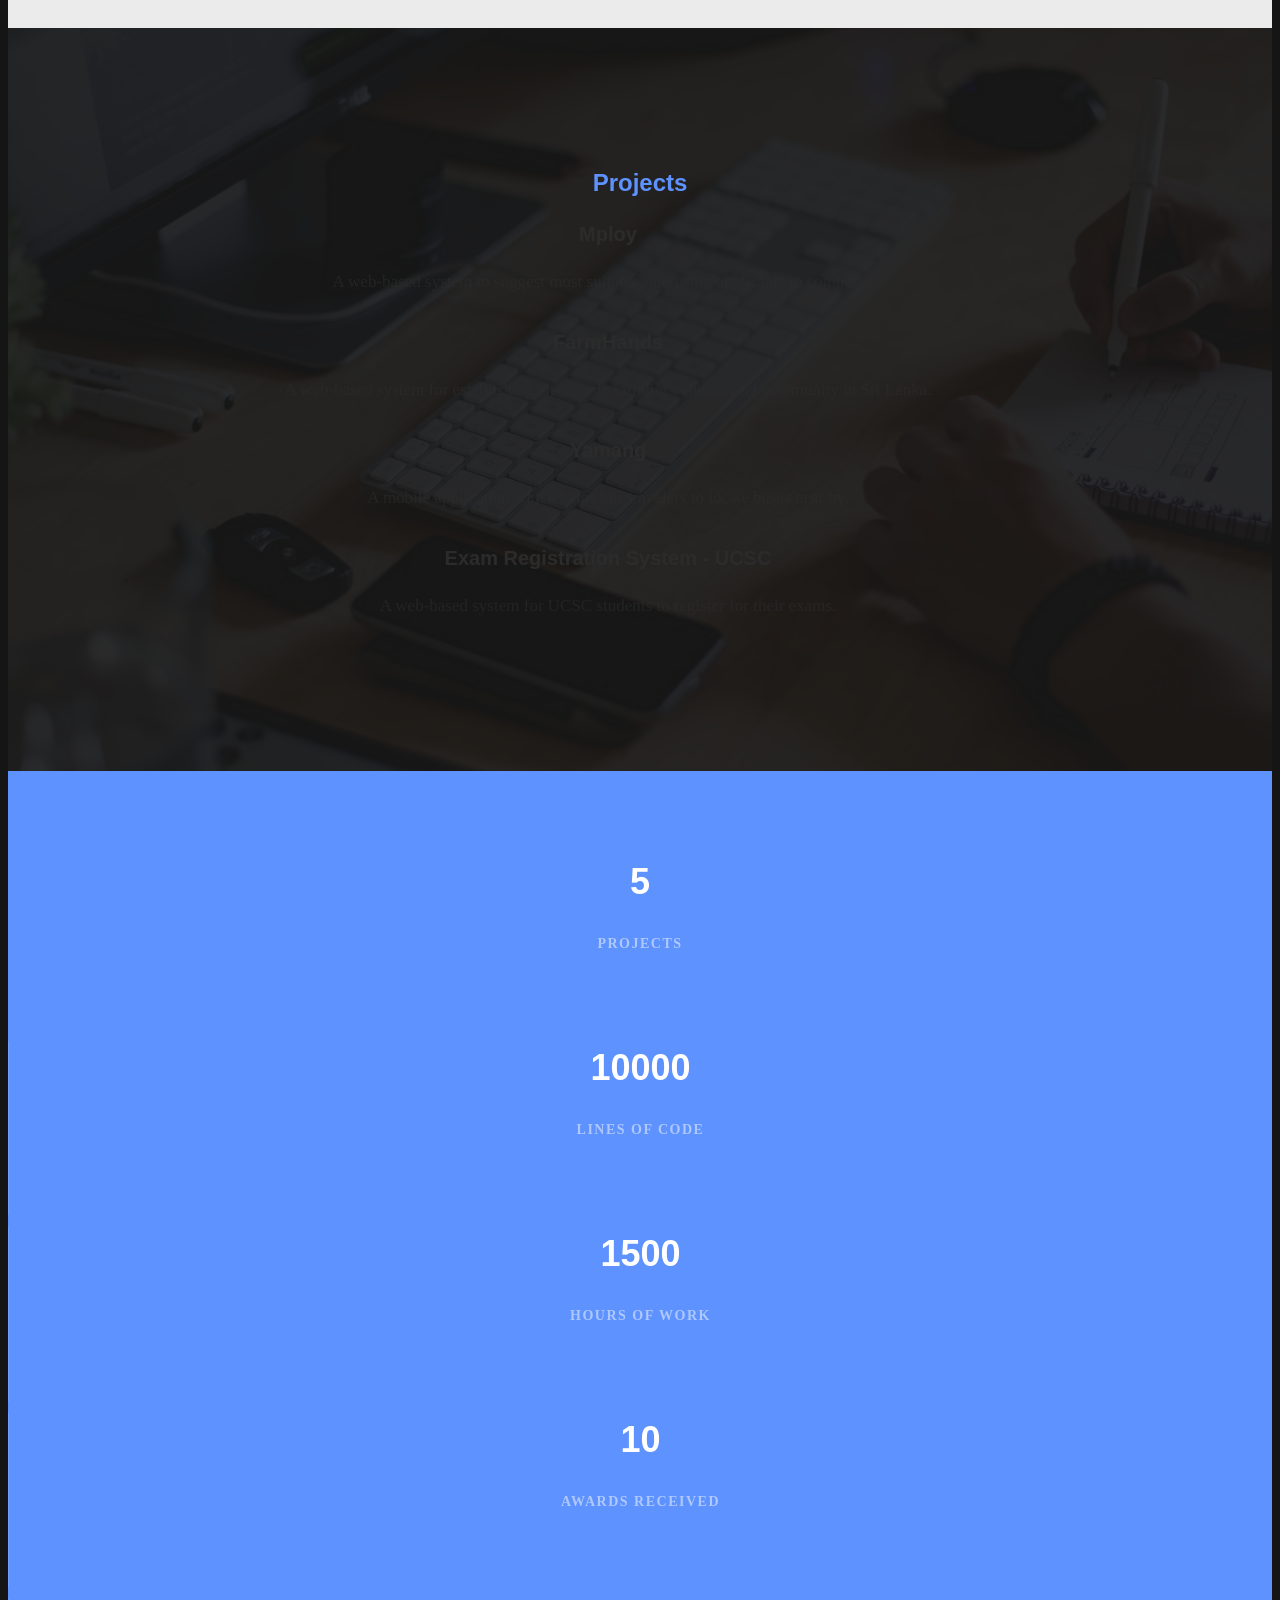
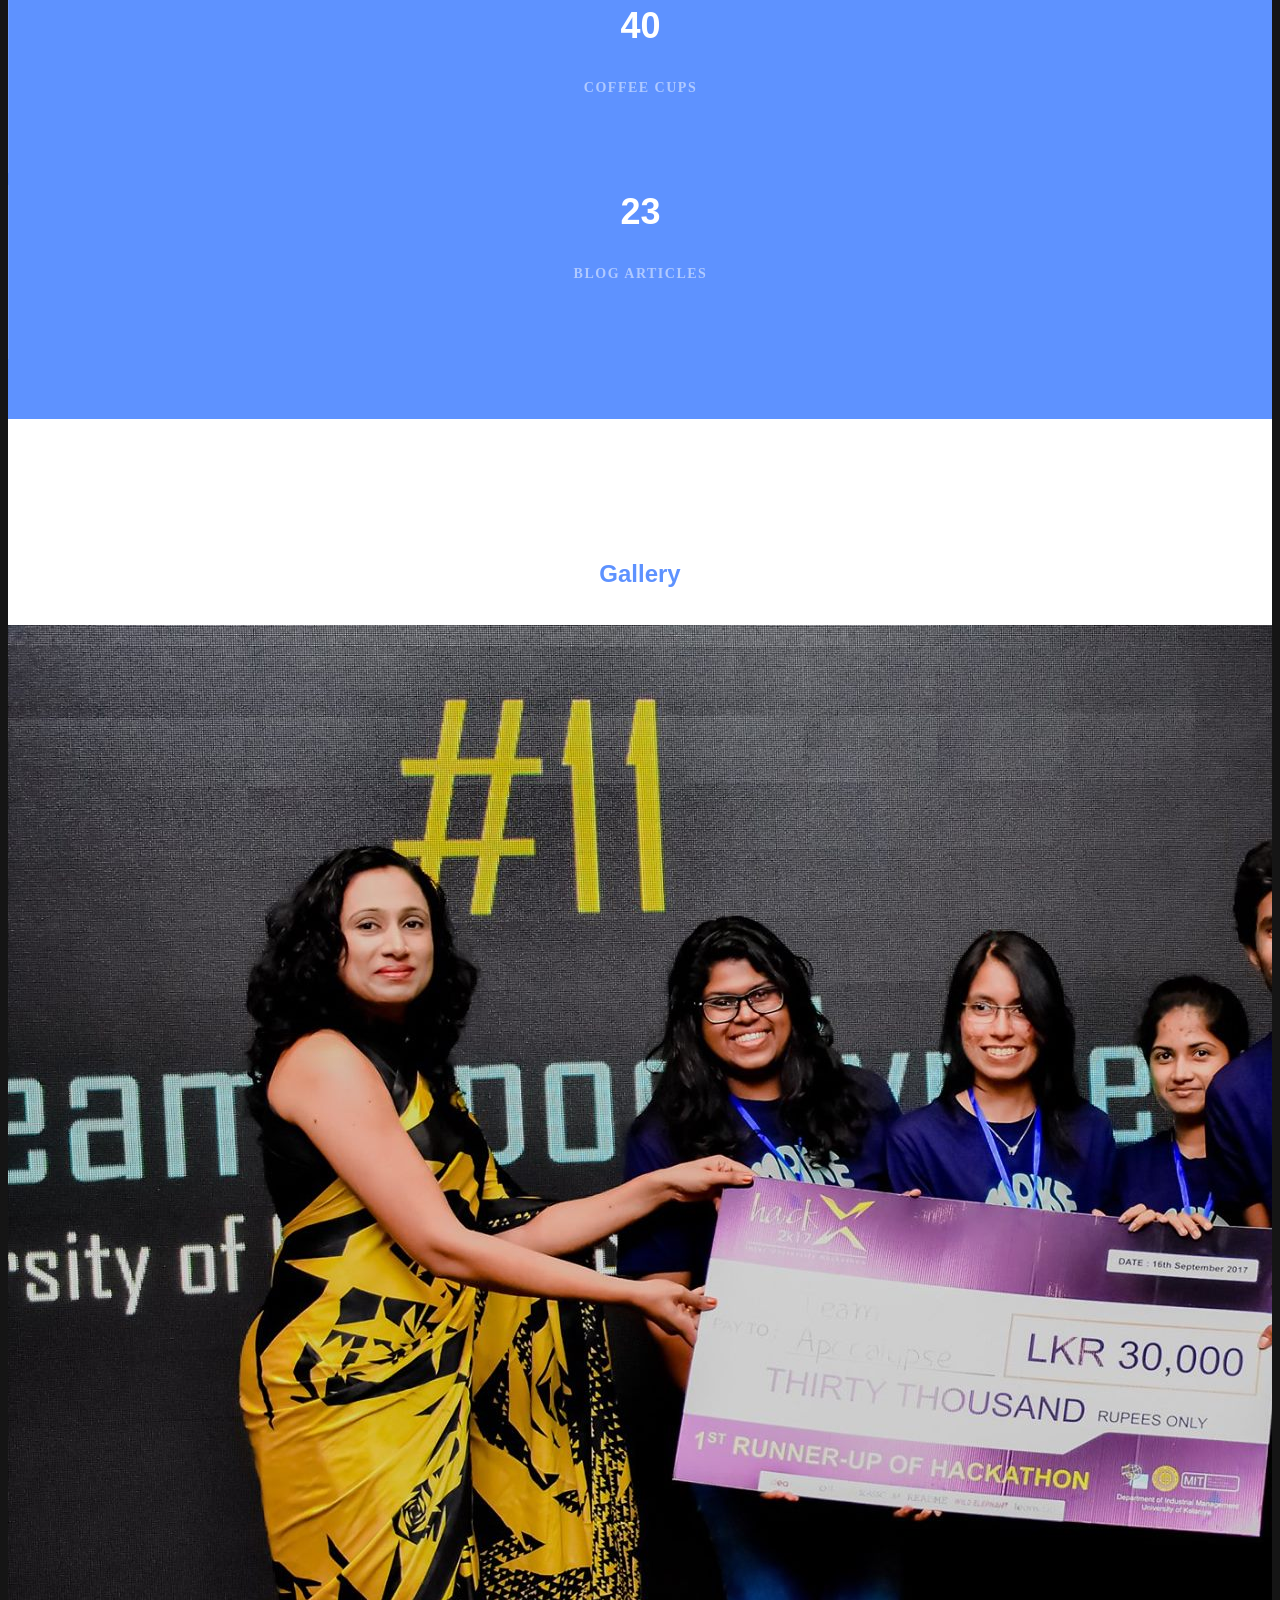
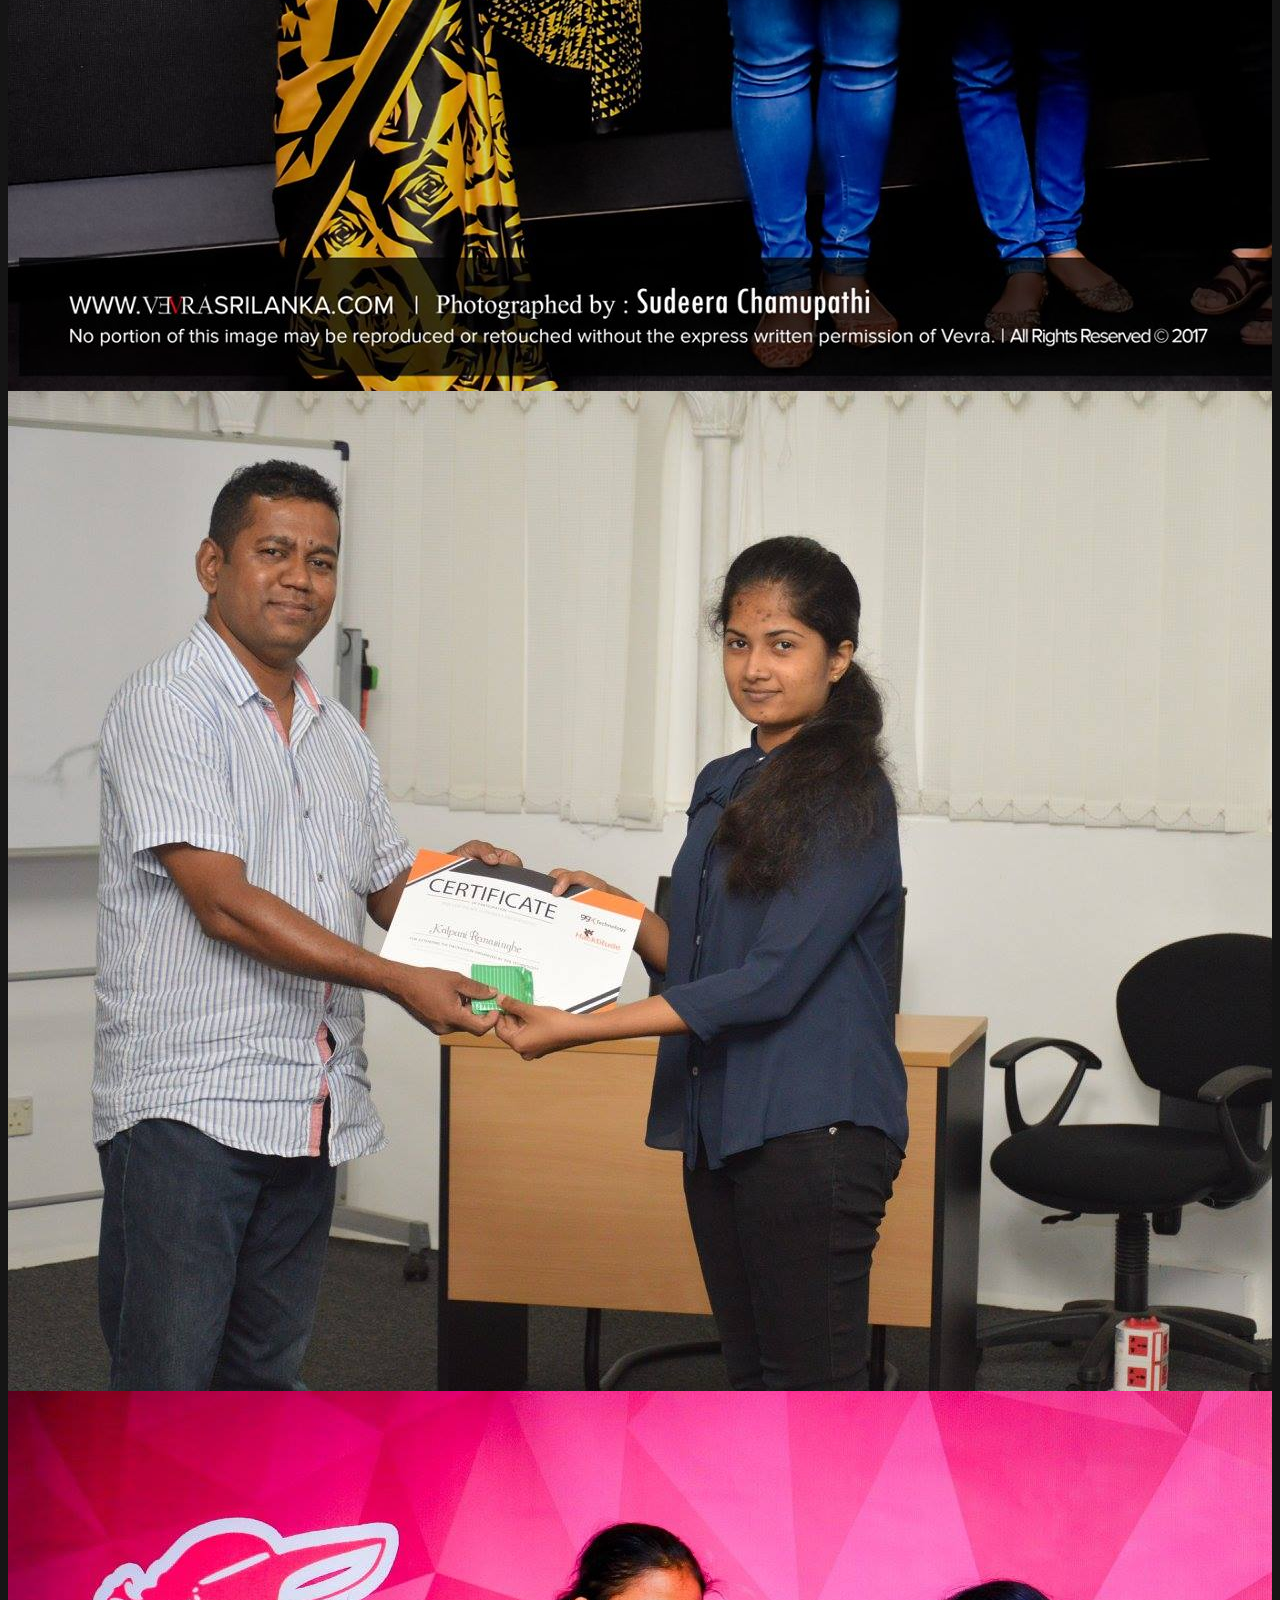
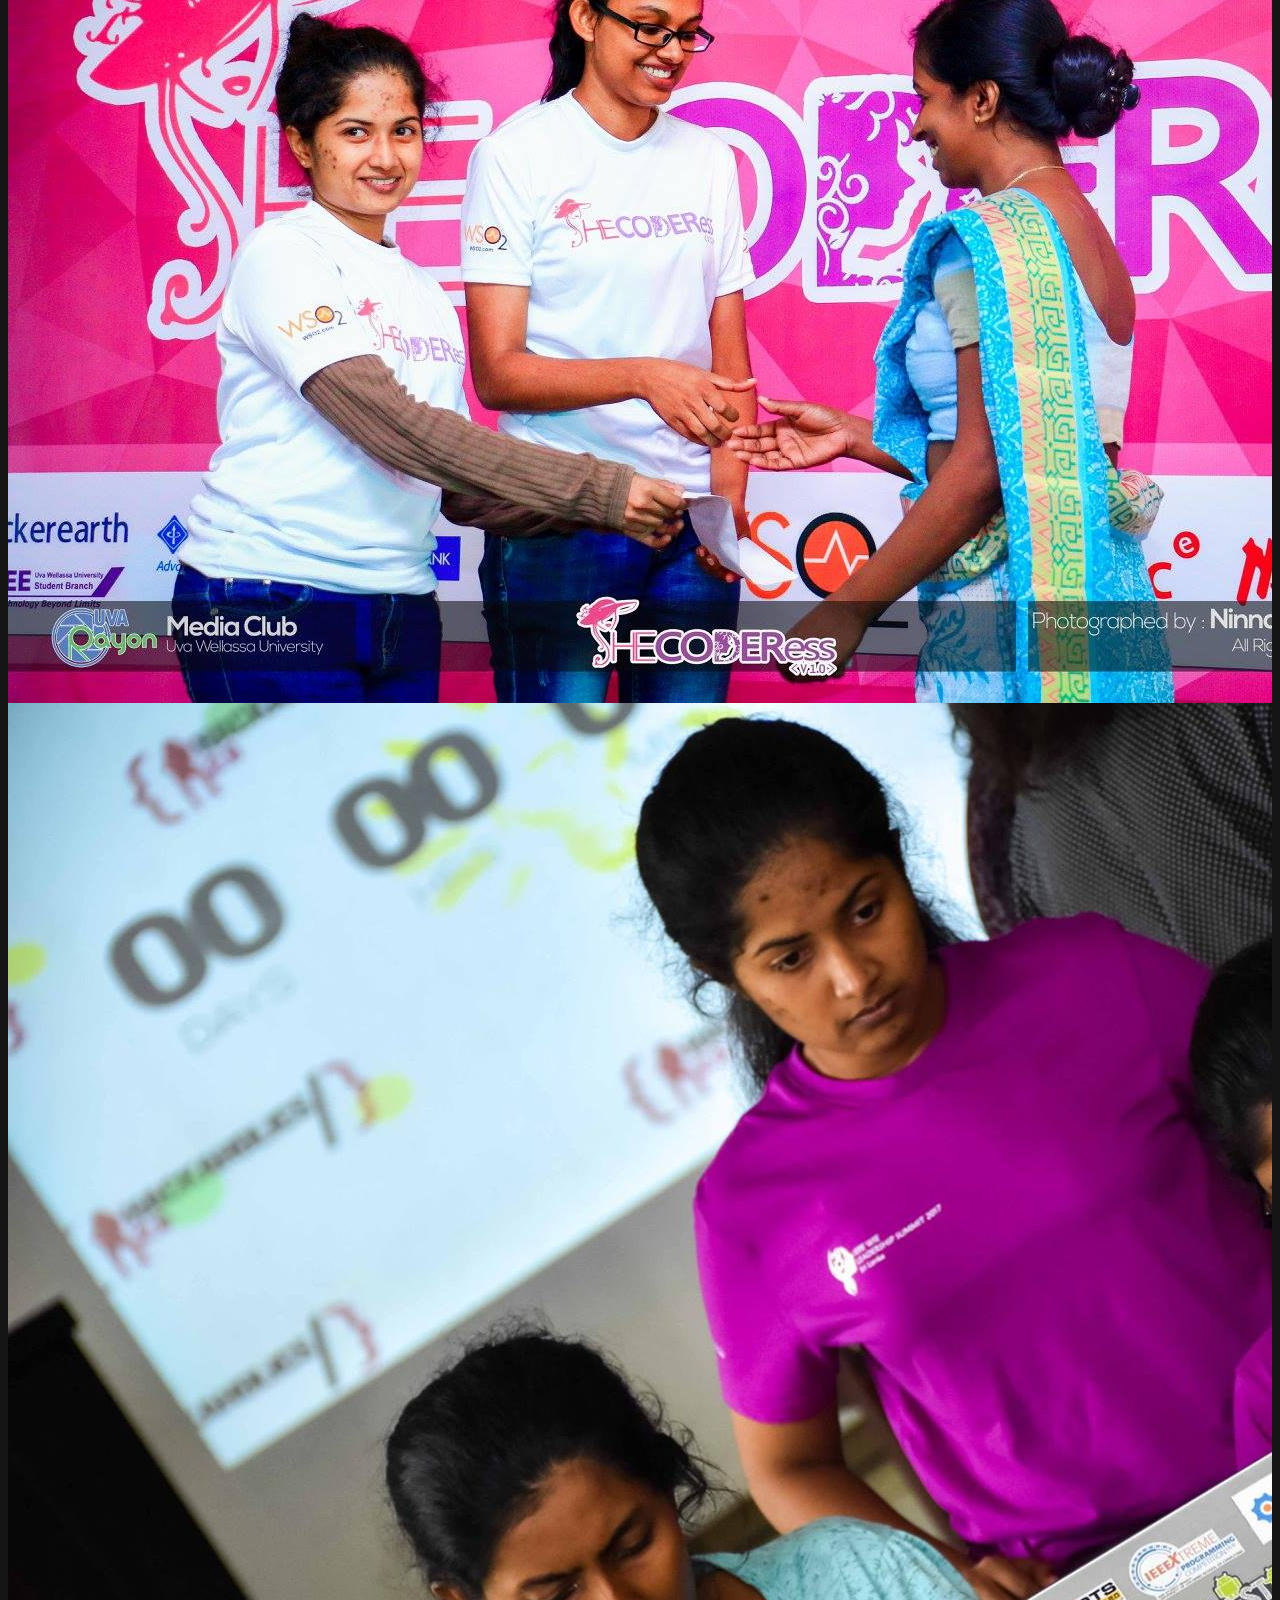
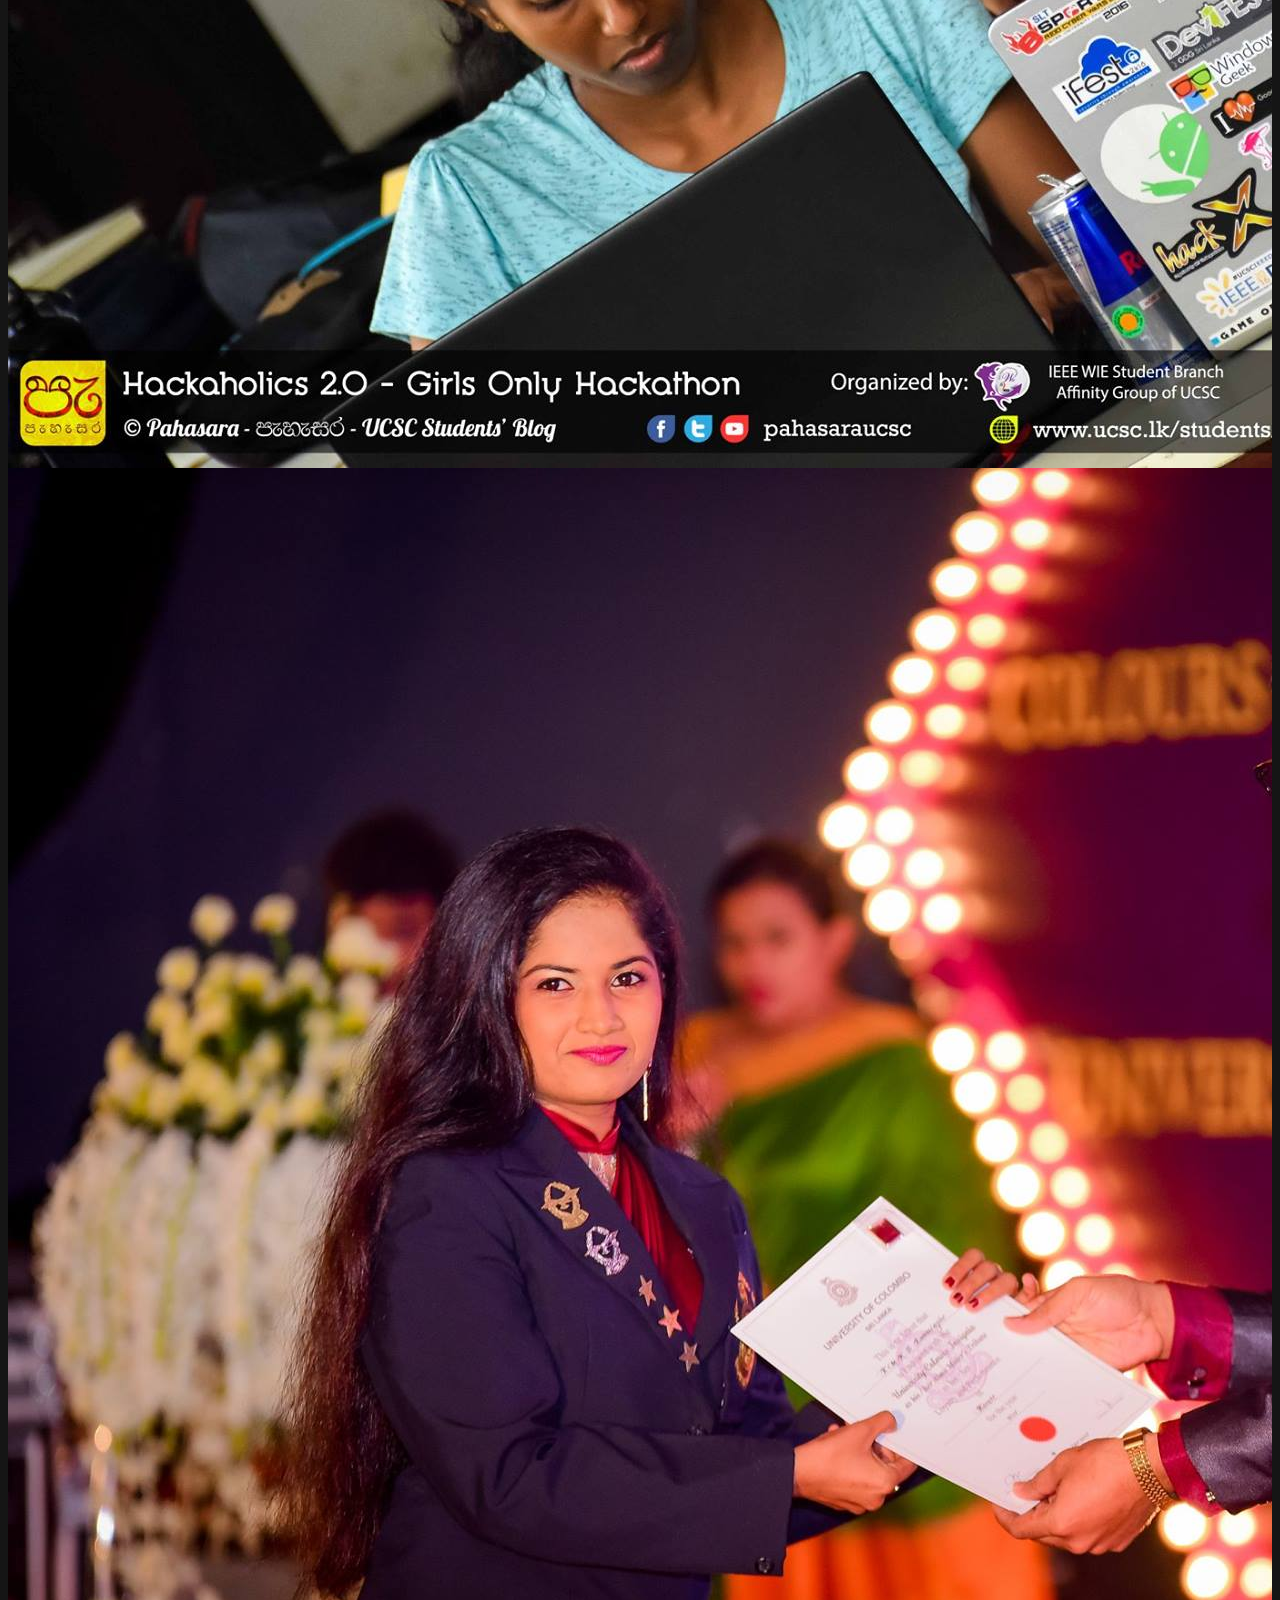
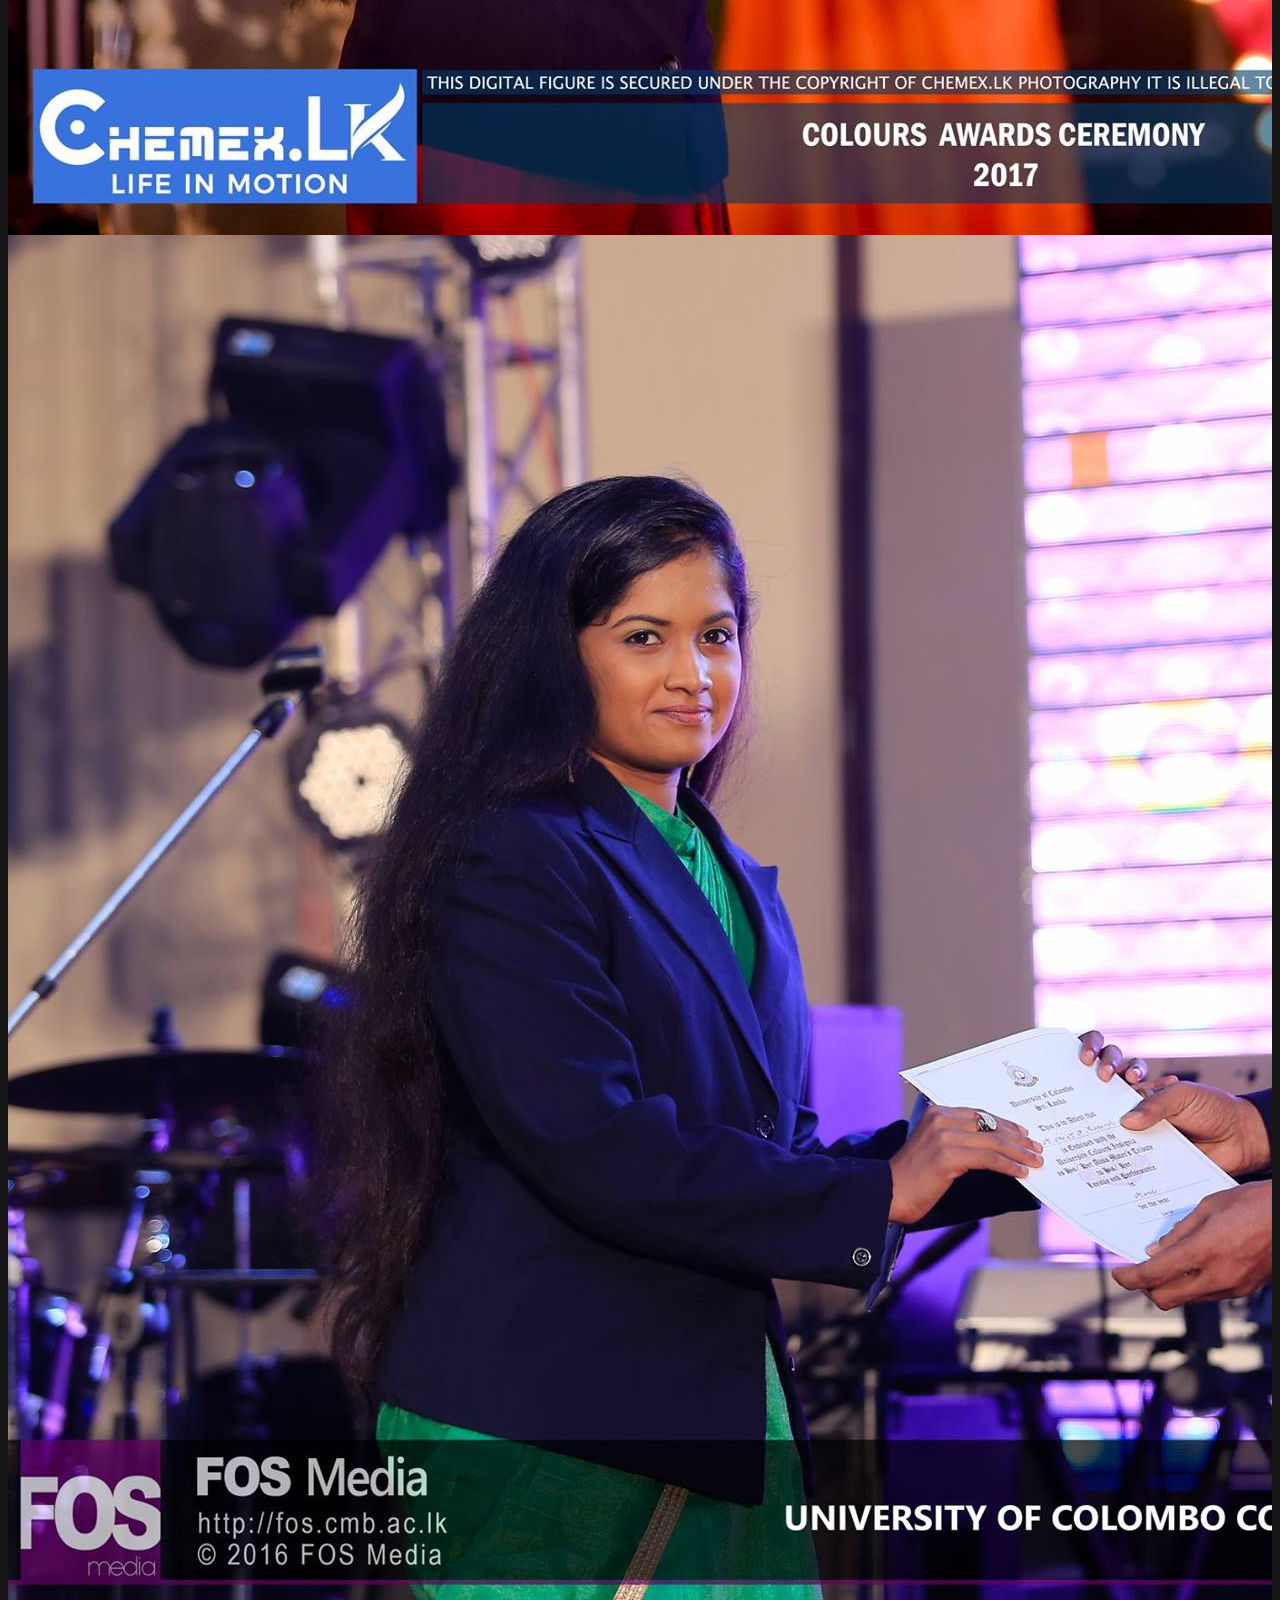
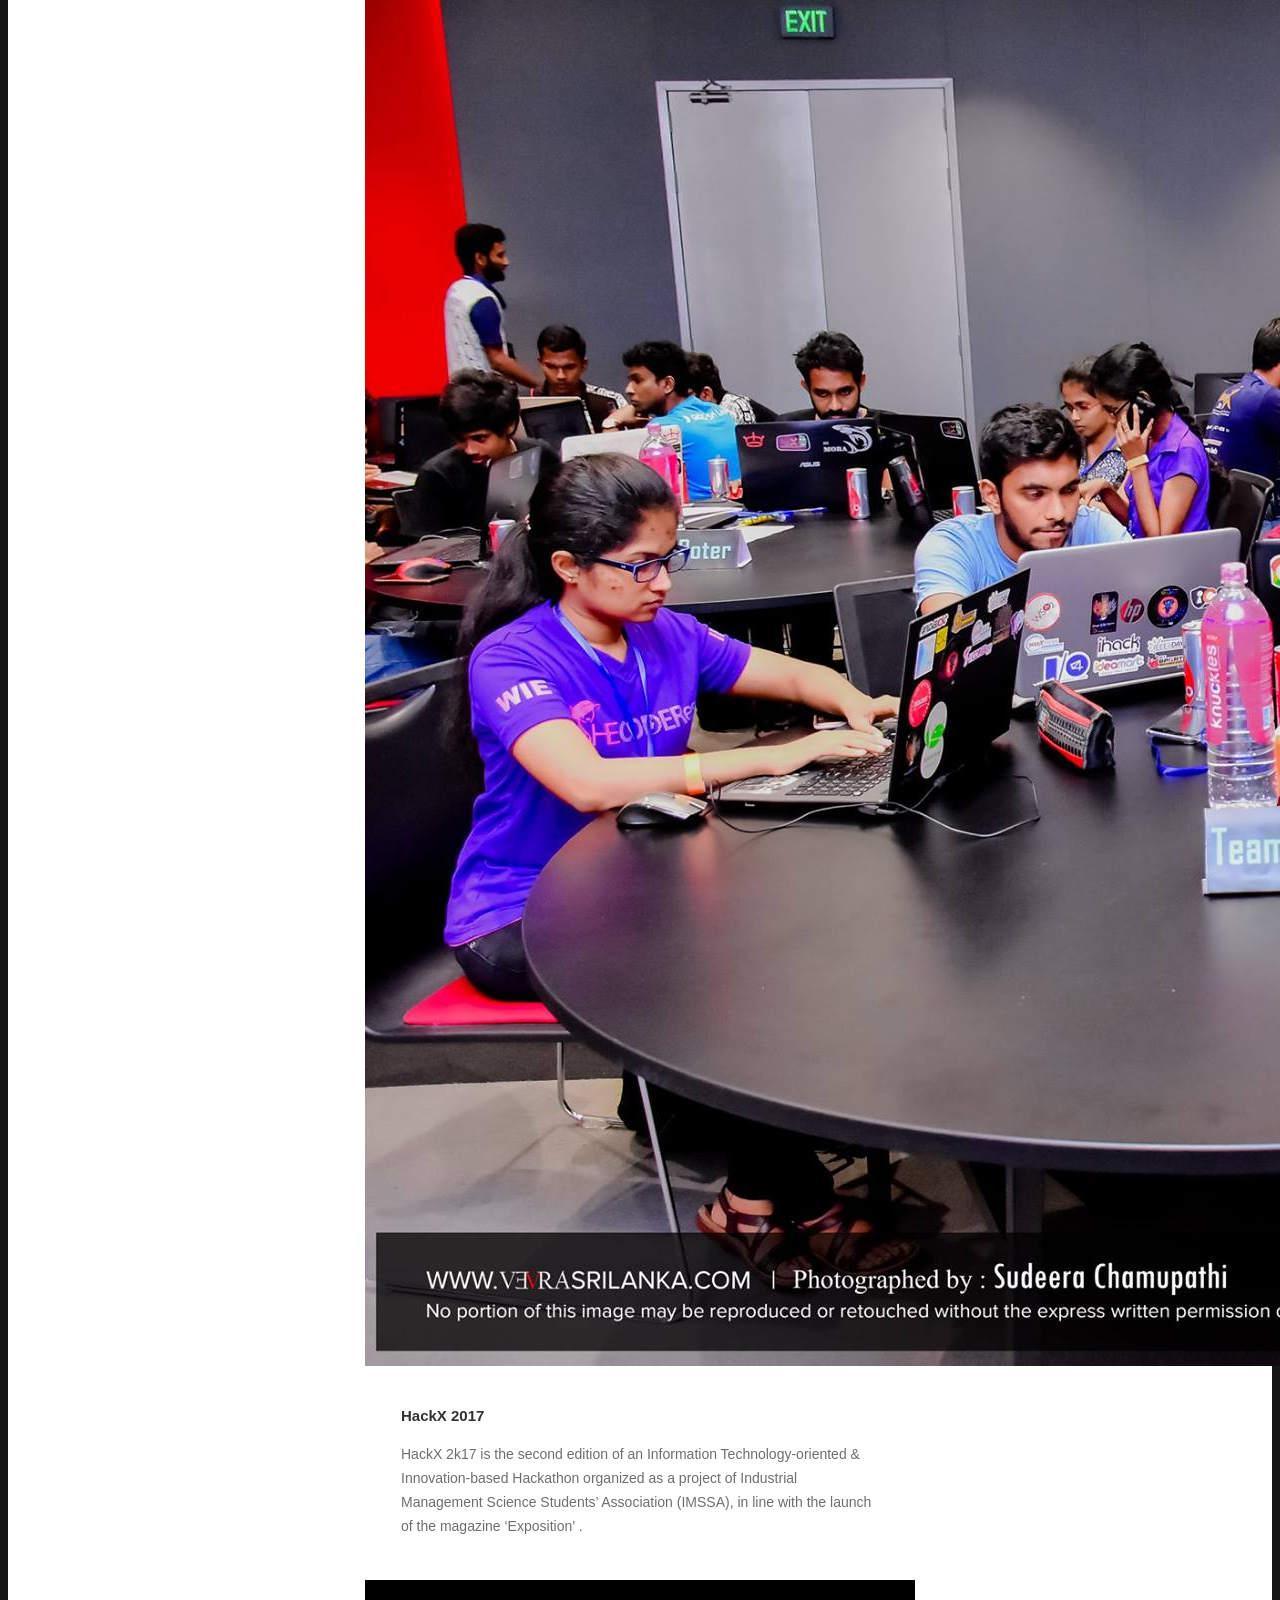
==== commit c6f1acf7: "Updated the details" ====
--- a/index.html
+++ b/index.html
@@ -104,7 +104,7 @@
 
    			<h2>About Me</h2>
    			
-   				<p class="lead">I am a Software Engineering undergraduate, seeking opportunities to further my knowledge and skills while striving to contribute to the betterment of my workplace.</p></br>
+   				<p class="lead">I am a tech enthusiast, seeking opportunities to further my knowledge and skills while striving to contribute to the betterment of my workplace. </p></br>
    			   		
    		</div>   		
    	</div> <!-- /section-intro -->
@@ -120,16 +120,12 @@
 				   	<strong>Programming</strong>
 				   </li>
 				   <li>
-				   	<div class="progress percent50"><span>50%</span></div>
+				   	<div class="progress percent50"><span>60%</span></div>
 				   	<strong>Web</strong>
 				   </li>
 				   <li>
 				   	<div class="progress percent30"><span>30%</span></div>
 				   	<strong>Mobile</strong>
-				   </li>
-				   <li>
-				   	<div class="progress percent65"><span>65%</span></div>
-				   	<strong>Designing</strong>
 				   </li>
 				   <li>
 				   	<div class="progress percent85"><span>85%</span></div>
@@ -162,14 +158,6 @@
    		
    	</div>
 
-   	<div class="row button-section">
-   		<div class="col-twelve">
-   			<a href="#contact" title="Hire Me" class="button stroke smoothscroll">Hire Me</a>
-   			<a href="http://bit.ly/2knmUFS" title="Download CV" target="_blank" class="button button-primary">Download CV</a>
-   	
-   		</div>   		
-   	</div>
-
    </section> <!-- /process-->    
 
 
@@ -197,13 +185,19 @@
 
 	   				<div class="timeline-header">
 	   					
-	   					<p>Feb. 2016 - Present</p>
+	   					<p>Feb. 2016 - Feb. 2020</p>
 	   					
 	   				</div>
 
 	   				<div class="timeline-content">
 	   					<h4>University of Colombo School of Computing</h4>
-	   					<p>Bachelor of Science (Hons.) in Software Engineering</p>
+						   <p>Bachelor of Science (Hons.) in Software Engineering</p>
+						   
+						<h5>Final year research - SciFlow: A Composable Framework for Developing Scientific Workflows on HPC Clusters</h5>
+						<p>SciFlow exploits the computational power of High-Performance Computing environments by parallelize execution and enables users to conveniently manipulate workflows using a range of connectors while orchestrating execution.</p>
+					
+						<p>Technologies : Python, Parsl, Golang</p>
+						DOI: <a href="https://doi.org/10.1109/ICACSIS51025.2020.9263198" target="_blank">10.1109/ICACSIS51025.2020.9263198</a>
 	   				</div>
 
 	   			</div> <!-- /timeline-block -->
@@ -216,7 +210,7 @@
 	   				</div>
 
 	   				<div class="timeline-header">
-	   					<p>May 2013 - Jun. 2014</p>
+	   					<p>May 2014 - Jun. 2016</p>
 	   				</div>
 
 	   				<div class="timeline-content">
@@ -238,7 +232,13 @@
 
 	   				<div class="timeline-content">
 	   					<h4>St. Joseph's Balika Maha Vidyalaya, Kegalle</h4>
-	   					<p>Primary and Secondary Education</p>
+						   <p>Primary and Secondary Education</p>
+						   
+						Karate Team - Captain (2012) <br>
+						Senior Brass Band - Leader (2009 - 2013) <br>
+						Senior choir -Leader (2006 - 2013) <br>
+						Orchestra - Guitarist/Pianist (2009 -2013) <br>
+						Prefect (2009 - 2011)
 
 	   			</div> <!-- /timeline-block -->
 
@@ -263,6 +263,24 @@
    		<div class="col-twelve">
 
    			<div class="timeline-wrap">
+
+				<div class="timeline-block">
+
+					<div class="timeline-ico">
+						<i class="fa fa-briefcase"></i>
+					</div>
+
+					<div class="timeline-header">
+						
+						<p>Feb. 2020 - Present</p>
+					</div>
+
+					<div class="timeline-content">
+						<h4>99x</h4>
+						<p>Software Engineer</p>
+					</div>
+
+				</div> <!-- /timeline-block -->
 
 				<div class="timeline-block">
 
@@ -276,7 +294,7 @@
 						</div>
 	
 						<div class="timeline-content">
-							<h4>99X Technology</h4>
+							<h4>99x</h4>
 							<p>Trainee Software Engineer</p>
 						</div>
 	
@@ -295,7 +313,7 @@
 
 	   				<div class="timeline-content">
 	   					<h4>Rails Girls Summer of Code 2017</h4>
-	   					<p>Student Developer</p>
+	   					<p>Global Fellowship Program - Student Developer</p>
 	   				</div>
 
 	   			</div> <!-- /timeline-block -->
@@ -366,6 +384,8 @@
 		
 	</section> <!-- /features -->
 
+	
+
 	<!-- services Section
    ================================================== -->
 	<section id="services">
@@ -375,7 +395,7 @@
 		<div class="row section-intro">
    		<div class="col-twelve">
 
-   			<h2>Projects & Researches</h2>
+   			<h2>Projects</h2>
 
    		</div>   		
    	</div> <!-- /section-intro -->
@@ -384,16 +404,7 @@
 
    		<div id="owl-slider" class="owl-carousel services-list">
 
-			<div class="service">	
-	            <div class="service-content">	
-
-	            	 <h3>A Compositional Workflow Approach for Data Analytics on HPC Clusters</h3>
-
-		            <p class="desc">Data analytics workflow using control driven coordination models and implicit parallelism.</p>
-	         		
-	         	</div> 	         	 
-
-			</div> <!-- /service -->
+			
 
 	      	<div class="service">	
 	            <div class="service-content">	
@@ -484,7 +495,7 @@
 						</div>
 
 						<h3 class="stat-count">
-							3000
+							10000
 						</h3>
 
 						<h5 class="stat-title">
@@ -516,7 +527,7 @@
 						</div>
 
 						<h3 class="stat-count">
-							6
+							10
 						</h3>
 
 						<h5 class="stat-title">
@@ -532,7 +543,7 @@
 						</div>
 
 						<h3 class="stat-count">
-							100
+							40
 						</h3>
 
 						<h5 class="stat-title">
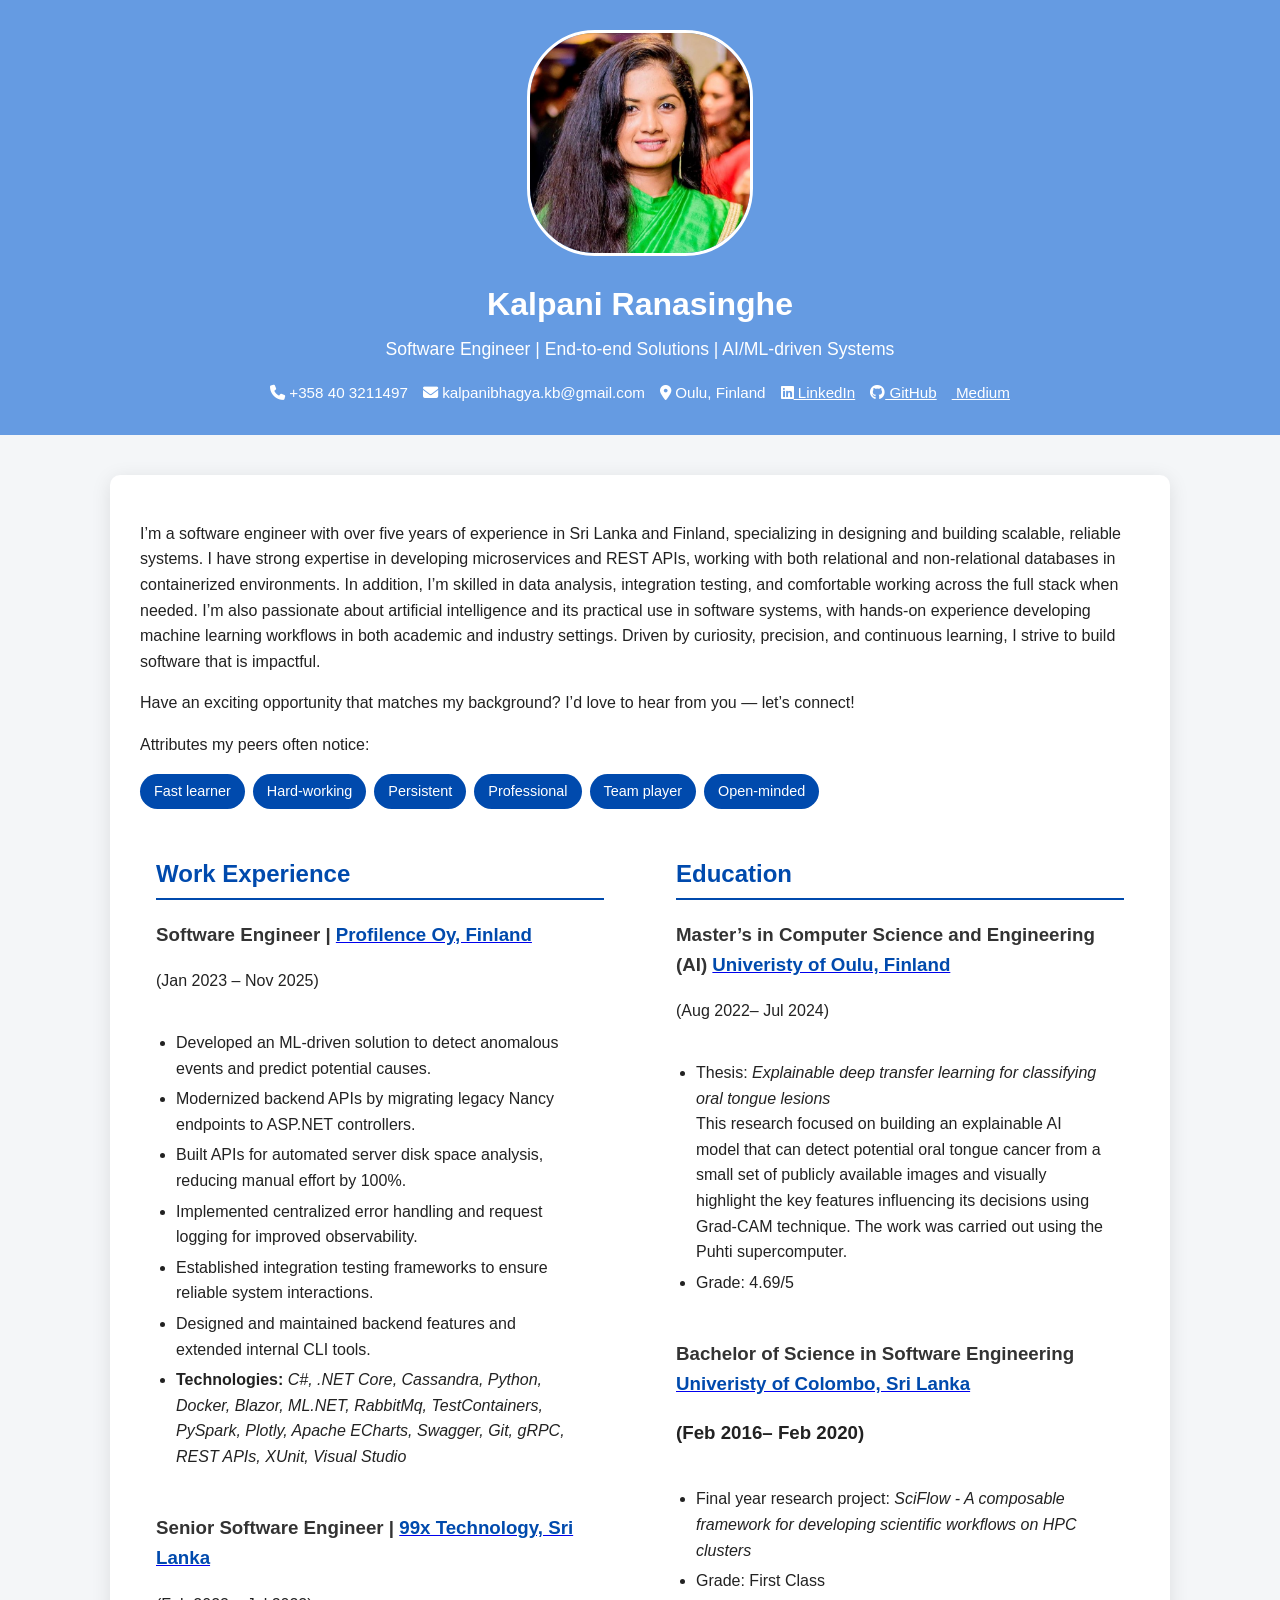
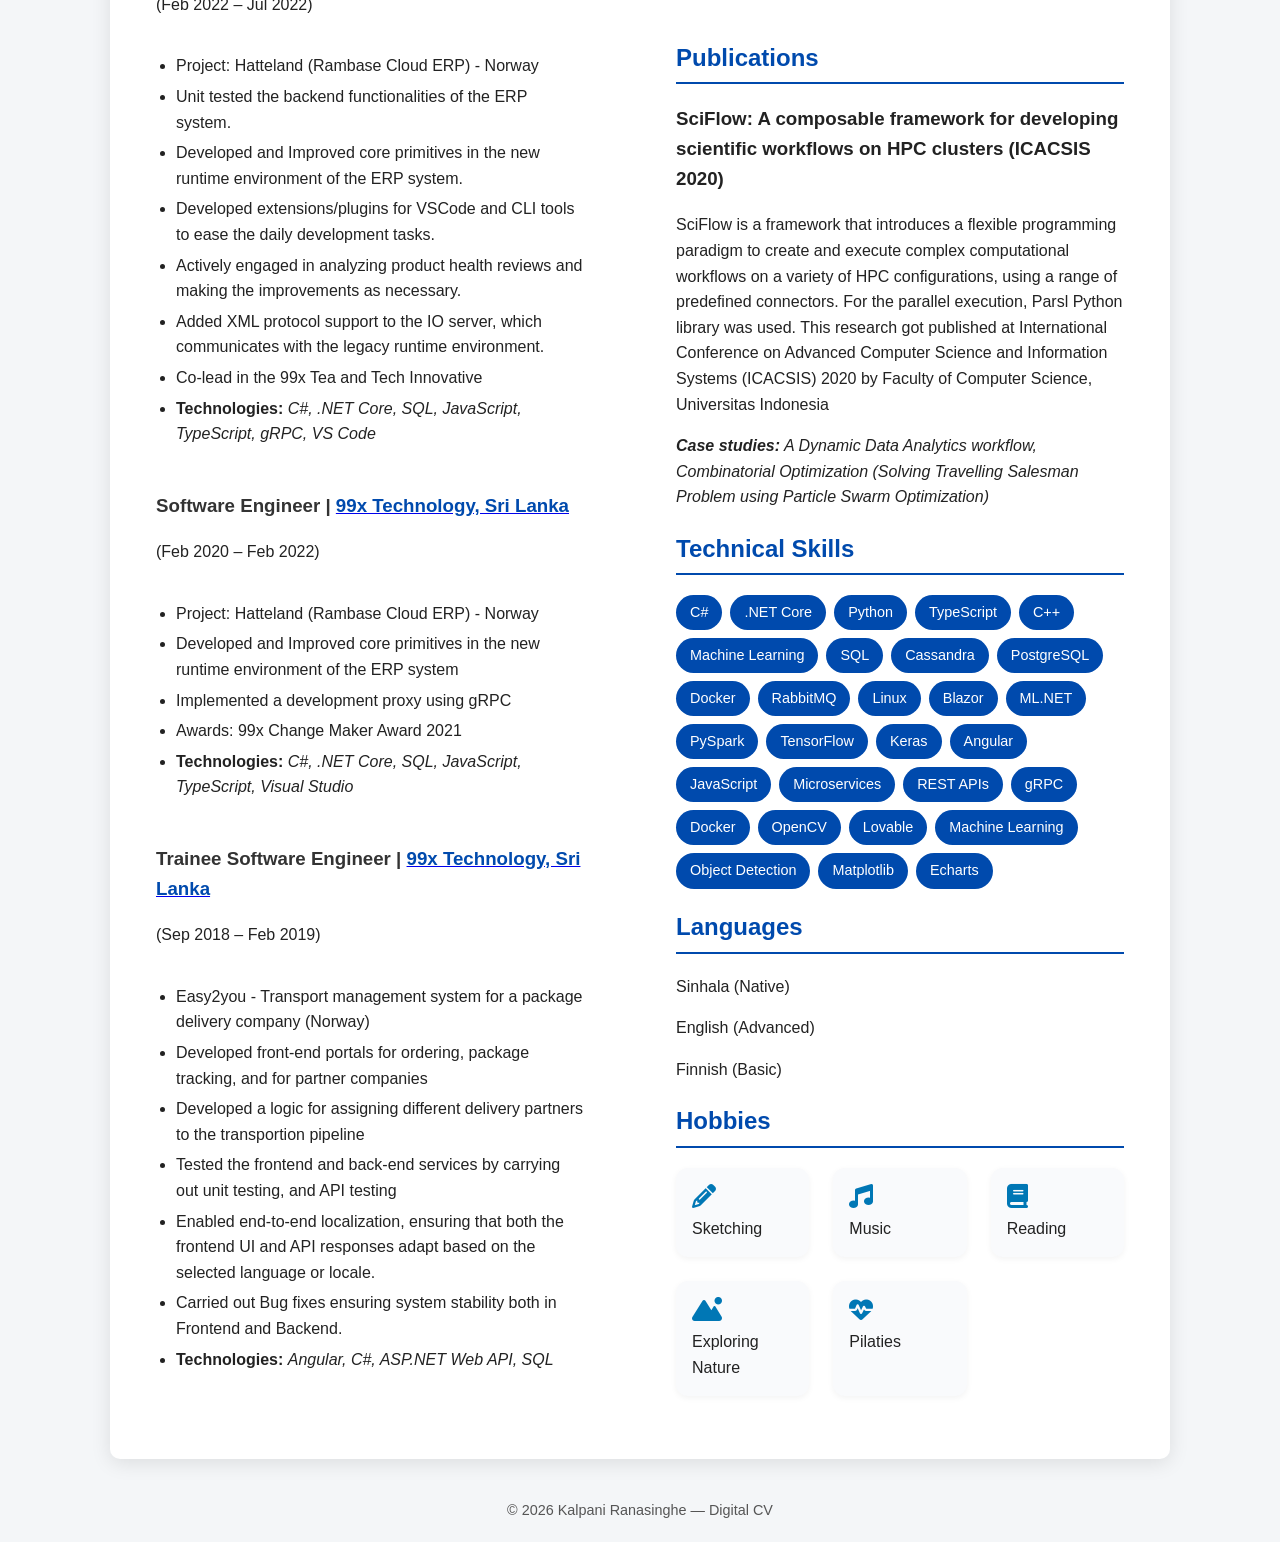
==== commit 2d16e784: "Updated the cv" ====
--- a/index.html
+++ b/index.html
@@ -1,976 +1,41 @@
 <!DOCTYPE html>
-<!--[if IE 8 ]><html class="no-js oldie ie8" lang="en"> <![endif]-->
-<!--[if IE 9 ]><html class="no-js oldie ie9" lang="en"> <![endif]-->
-<!--[if (gte IE 9)|!(IE)]><!--><html class="no-js" lang="en"> <!--<![endif]-->
+<html lang="en">
 <head>
+  <meta charset="UTF-8">
+  <meta name="viewport" content="width=device-width, initial-scale=1.0">
+  <title>Kalpani Ranasinghe - Digital CV</title>
+  <link rel="stylesheet" href="css/style.css">
+  <link rel="stylesheet" href="https://cdnjs.cloudflare.com/ajax/libs/font-awesome/6.5.0/css/all.min.css">
+</head>
+<body>
+  <div id="header"></div>
 
-   <!--- basic page needs
-   ================================================== -->
-   <meta charset="utf-8">
-	<title>Kalpani Ranasinghe</title>
-	<meta name="description" content="">  
-	<meta name="author" content="">
+  <main>
+    <div id="summary"></div>
+    <div class="two-column">
+      <div id="experience"></div>
+      <div id="education"></div>
+    </div>
+  </main>
 
-   <!-- mobile specific metas
-   ================================================== -->
-	<meta name="viewport" content="width=device-width, initial-scale=1, maximum-scale=1">
+  <footer>
+    © <span id="year"></span> Kalpani Ranasinghe — Digital CV
+  </footer>
 
- 	<!-- CSS
-   ================================================== -->
-   <link rel="stylesheet" href="css/base.css">  
-   <link rel="stylesheet" href="css/main.css">
-   <link rel="stylesheet" href="css/vendor.css">     
+  <script>
+    document.getElementById('year').textContent = new Date().getFullYear();
+    document.addEventListener("DOMContentLoaded", () => {
+      const sections = ["header", "summary", "experience", "education"];
 
-   <!-- script
-   ================================================== -->   
-	<script src="js/modernizr.js"></script>
-	<script src="js/pace.min.js"></script>
-	
-
-   <!-- faviconsf
-	================================================== -->
-	<link rel="icon" type="image/png" href="favicon.png">
-
-</head>
-
-<body id="top">
-
-	<!-- header 
-   ================================================== -->
-   <header>   	
-   	<div class="topnav" id="myTopnav">		   	
-					
-						<a class="smoothscroll active"  href="#intro" title="">Home</a>
-						<a class="smoothscroll"  href="#about" title="">About</a>
-						<a class="smoothscroll"  href="#resume" title="">Education</a>
-						<a class="smoothscroll"  href="#work" title="">Work Experience</a>
-						<a class="smoothscroll"  href="#services" title="">Projects</a>
-						<a class="smoothscroll"  href="#portfolio" title="">Gallery</a>					
-						<a class="smoothscroll"  href="#contact" title="">Contact Me</a>	
-									
-					</ul>
-   	</div> <!-- /row --> 		
-   </header> <!-- /header -->
-
-	<!-- intro section
-   ================================================== -->
-   <section id="intro">   
-
-   	<div class="intro-overlay"></div>	
-
-   	<div class="intro-content">
-   		<div class="row">
-
-   			<div class="col-twelve">
-
-	   			
-	   			<h1>I'm Kalpani Ranasinghe.</h1>
-
-	   			<p class="intro-position">
-	   				<span>Undergraduate</span>
-	   				<span>Developer</span>
-	   				<span>Blogger</span>
-	   				<span>Volunteer</span>
-	   				<span>Karate Player</span> 
-	   			</p>
-
-	   			<a class="button stroke smoothscroll" href="#about" title="">More About Me</a>
-	   			<a class="button stroke" href="https://kalpaniranasinghe.blogspot.com/" target="_blank" title="">Read My Blog</a>
-
-	   			
-
-	   		</div>  
-   			  
-   		</div>   		 		
-   	</div> <!-- /intro-content -->  
-
-   	<ul class="intro-social">        
-         <li><a href="https://www.facebook.com/kalpani.ranasinghe.50" target="_blank"><i class="fa fa-facebook"></i></a></li>
-         <li><a href="https://twitter.com/KbKalpani" target="_blank"><i class="fa fa-twitter"></i></a></li>
-         <li><a href="https://github.com/kalpanibhagya" target="_blank"><i class="fa fa-github"></i></a></li>
-         <li><a href="https://www.linkedin.com/in/kalpani-ranasinghe/" target="_blank"><i class="fa fa-linkedin"></i></a></li>
-         
-      </ul> <!-- /intro-social -->  
-
-   </section> <!-- /intro -->
-
-
-   <!-- about section
-   ================================================== -->
-   <section id="about" class="grey-section">  
-
-   	<div class="row section-intro">
-   		<div class="col-twelve">
-
-   			<h2>About Me</h2>
-   			
-   				<p class="lead">I am a tech enthusiast, seeking opportunities to further my knowledge and skills while striving to contribute to the betterment of my workplace. </p></br>
-   			   		
-   		</div>   		
-   	</div> <!-- /section-intro -->
-
-   	<div class="row about-content">
-   		<div class="col-six tab-full">
-
-   			<h3>Skills</h3>
-   			
-				<ul class="skill-bars">
-				   <li>
-				   	<div class="progress percent80"><span>80%</span></div>
-				   	<strong>Programming</strong>
-				   </li>
-				   <li>
-				   	<div class="progress percent50"><span>60%</span></div>
-				   	<strong>Web</strong>
-				   </li>
-				   <li>
-				   	<div class="progress percent30"><span>30%</span></div>
-				   	<strong>Mobile</strong>
-				   </li>
-				   <li>
-				   	<div class="progress percent85"><span>85%</span></div>
-				   	<strong>Leadership</strong>
-				   </li>
-				   <li>
-				   	<div class="progress percent90"><span>90%</span></div>
-				   	<strong>Communication</strong>
-				   </li>
-				   <li>
-				   	<div class="progress percent95"><span>95%</span></div>
-				   	<strong>Team Work</strong>
-				   </li>
-      
-				</ul> <!-- /skill-bars -->		
-
-   		</div>
-
-   		<div class="col-six tab-full">
-   			<a class="twitter-timeline" data-width="400" data-height="500" href="https://twitter.com/KbKalpani?ref_src=twsrc%5Etfw">Tweets by KbKalpani</a> <script async src="https://platform.twitter.com/widgets.js" charset="utf-8"></script>
-   		</div>
-
-
-   	</div>
-
-   	<div class="row about-content">
-   	<div class="col-six tab-full">
-   		<iframe src="https://www.facebook.com/plugins/page.php?href=https%3A%2F%2Fwww.facebook.com%2Ftechmindkb%2F&tabs=timeline&width=340&height=500&small_header=false&adapt_container_width=true&hide_cover=false&show_facepile=true&appId=143902499665656" width="340" height="213" style="border:none;overflow:hidden" scrolling="no" frameborder="0" allowTransparency="true" allow="encrypted-media"></iframe>
-   		</div>
-   		
-   	</div>
-
-   </section> <!-- /process-->    
-
-
-   <!-- resume Section
-   ================================================== -->
-	<section id="resume" class="grey-section">
-
-   	<div class="row resume-timeline">
-
-   		<div class="col-twelve resume-header">
-
-   			<h2>Education</h2>
-
-   		</div> <!-- /resume-header -->
-
-   		<div class="col-twelve">
-
-   			<div class="timeline-wrap">
-
-	   			<div class="timeline-block">
-
-	   				<div class="timeline-ico">
-	   					<i class="fa fa-graduation-cap"></i>
-	   				</div>
-
-	   				<div class="timeline-header">
-	   					
-	   					<p>Feb. 2016 - Feb. 2020</p>
-	   					
-	   				</div>
-
-	   				<div class="timeline-content">
-	   					<h4>University of Colombo School of Computing</h4>
-						   <p>Bachelor of Science (Hons.) in Software Engineering</p>
-						   
-						<h5>Final year research - SciFlow: A Composable Framework for Developing Scientific Workflows on HPC Clusters</h5>
-						<p>SciFlow exploits the computational power of High-Performance Computing environments by parallelize execution and enables users to conveniently manipulate workflows using a range of connectors while orchestrating execution.</p>
-					
-						<p>Technologies : Python, Parsl, Golang</p>
-						DOI: <a href="https://doi.org/10.1109/ICACSIS51025.2020.9263198" target="_blank">10.1109/ICACSIS51025.2020.9263198</a>
-	   				</div>
-
-	   			</div> <!-- /timeline-block -->
-
-
-	   			<div class="timeline-block">
-
-	   				<div class="timeline-ico">
-	   					<i class="fa fa-graduation-cap"></i>
-	   				</div>
-
-	   				<div class="timeline-header">
-	   					<p>May 2014 - Jun. 2016</p>
-	   				</div>
-
-	   				<div class="timeline-content">
-	   					<h4>Chartered Institute of Management Accountants</h4>
-	   					<p>Diploma in Management Accounting</p>
-	   				</div>
-
-	   			</div> <!-- /timeline-block -->
-
-	   			<div class="timeline-block">
-
-	   				<div class="timeline-ico">
-	   					<i class="fa fa-graduation-cap"></i>
-	   				</div>
-
-	   				<div class="timeline-header">
-	   					<p>Jan. 2000 - Dec. 2014</p>
-	   				</div>
-
-	   				<div class="timeline-content">
-	   					<h4>St. Joseph's Balika Maha Vidyalaya, Kegalle</h4>
-						   <p>Primary and Secondary Education</p>
-						   
-						Karate Team - Captain (2012) <br>
-						Senior Brass Band - Leader (2009 - 2013) <br>
-						Senior choir -Leader (2006 - 2013) <br>
-						Orchestra - Guitarist/Pianist (2009 -2013) <br>
-						Prefect (2009 - 2011)
-
-	   			</div> <!-- /timeline-block -->
-
-   			</div> <!-- /timeline-wrap -->   			
-
-   		</div> <!-- /col-twelve -->
-   		
-   	</div> <!-- /resume-timeline -->
-		
-	</section> <!-- /features -->
-
-	<section id="work" class="grey-section">
-
-   	<div class="row work-timeline">
-
-   		<div class="col-twelve work-header">
-
-   			<h2>Work Experience</h2>
-
-   		</div> <!-- /resume-header -->
-
-   		<div class="col-twelve">
-
-   			<div class="timeline-wrap">
-
-				<div class="timeline-block">
-
-					<div class="timeline-ico">
-						<i class="fa fa-briefcase"></i>
-					</div>
-
-					<div class="timeline-header">
-						
-						<p>Feb. 2020 - Present</p>
-					</div>
-
-					<div class="timeline-content">
-						<h4>99x</h4>
-						<p>Software Engineer</p>
-					</div>
-
-				</div> <!-- /timeline-block -->
-
-				<div class="timeline-block">
-
-						<div class="timeline-ico">
-							<i class="fa fa-briefcase"></i>
-						</div>
-	
-						<div class="timeline-header">
-							
-							<p>Sep. 2018 - Feb. 2019</p>
-						</div>
-	
-						<div class="timeline-content">
-							<h4>99x</h4>
-							<p>Trainee Software Engineer</p>
-						</div>
-	
-				</div> <!-- /timeline-block -->
-
-   				<div class="timeline-block">
-
-	   				<div class="timeline-ico">
-	   					<i class="fa fa-briefcase"></i>
-	   				</div>
-
-	   				<div class="timeline-header">
-	   					
-	   					<p>Jul. 2017 - Sep. 2017</p>
-	   				</div>
-
-	   				<div class="timeline-content">
-	   					<h4>Rails Girls Summer of Code 2017</h4>
-	   					<p>Global Fellowship Program - Student Developer</p>
-	   				</div>
-
-	   			</div> <!-- /timeline-block -->
-
-
-   				<div class="timeline-block">
-
-	   				<div class="timeline-ico">
-	   					<i class="fa fa-briefcase"></i>
-	   				</div>
-
-	   				<div class="timeline-header">
-	   					
-	   					<p>Apr. 2018 - Dec. 2018</p>
-	   				</div>
-
-	   				<div class="timeline-content">
-	   					<h4>Sustainable Education Foundation (SEF)</h4>
-						<p>Secretary</p>
-	   				</div>
-
-	   			</div> <!-- /timeline-block -->
-
-	   			<div class="timeline-block">
-
-	   				<div class="timeline-ico">
-	   					<i class="fa fa-briefcase"></i>
-	   				</div>
-
-	   				<div class="timeline-header">
-	   					
-	   					<p>May 2018 - Dec. 2018</p>
-	   				</div>
-
-	   				<div class="timeline-content">
-	   					<h4>Tuition Factory</h4>
-	   					<p>Business Development and Marketing Intern</p>
-	   				</div>
-
-	   			</div> <!-- /timeline-block -->
-
-	   			
-	   			<div class="timeline-block">
-
-	   				<div class="timeline-ico">
-	   					<i class="fa fa-briefcase"></i>
-	   				</div>
-
-	   				<div class="timeline-header">
-	   					
-	   					<p>Jan. 2017 - Mar. 2017</p>
-	   				</div>
-
-	   				<div class="timeline-content">
-	   					<h4>Help to Code - ICTA Shool Reach Program</h4>
-	   					<p>Mentor</p>
-	   				</div>
-
-	   			</div> <!-- /timeline-block -->
-
-   			</div> <!-- /timeline-wrap -->   			
-
-   		</div> <!-- /col-twelve -->
-   		
-   	</div> <!-- /resume-timeline -->
-   	
-   	
-		
-	</section> <!-- /features -->
-
-	
-
-	<!-- services Section
-   ================================================== -->
-	<section id="services">
-
-		<div class="overlay"></div>
-
-		<div class="row section-intro">
-   		<div class="col-twelve">
-
-   			<h2>Projects</h2>
-
-   		</div>   		
-   	</div> <!-- /section-intro -->
-
-   	<div class="row services-content">
-
-   		<div id="owl-slider" class="owl-carousel services-list">
-
-			
-
-	      	<div class="service">	
-	            <div class="service-content">	
-
-	            	 <h3>Mploy</h3>
-
-		            <p class="desc">A web-based system to suggest most suitable internship applicants to companies.</p>
-	         		
-	         	</div> 	         	 
-
-			</div> <!-- /service -->
-
-			<div class="service">	
-
-					                          
-
-	            <div class="service-content">	
-
-	            	<h3>FarmHands</h3>  
-
-		            <p class="desc">A web-based system for establishing an organic farming volunteering community in Sri Lanka.</p>
-
-	            </div>	                          
-
-			</div> <!-- /service -->
-
-			<div class="service">            
-
-	            <div class="service-content">
-
-	            	<h3>Yamang</h3>
-
-		            <p class="desc">A mobile application which helps bus travelers to locate buses near by.</p> 
-
-	        	</div> 	            	               
-
-			</div> <!-- /service -->
-
-			<div class="service">            
-
-	            <div class="service-content">
-
-	            	<h3>Exam Registration System - UCSC</h3>
-
-		            <p class="desc">A web-based system for UCSC students to register for their exams.</p> 
-
-	        	</div> 	            	               
-
-			</div> <!-- /service -->
-				
-
-	      </div> <!-- /services-list -->
-   		
-   	</div> <!-- /services-content -->
-		
-	</section> <!-- /services -->	
-
-
-	<!-- stats Section
-   ================================================== -->
-	<section id="stats" class="count-up">
-
-		<div class="row">
-			<div class="col-twelve">
-
-				<div class="block-1-6 block-s-1-3 block-tab-1-2 block-mob-full stats-list">
-
-					<div class="bgrid stat">
-
-						<div class="icon-part">
-							<i class="icon-pencil-ruler"></i>
-						</div>
-
-						<h3 class="stat-count">
-							5
-						</h3>
-
-						<h5 class="stat-title">
-							Projects
-						</h5>
-
-					</div> <!-- /stat -->					
-
-					<div class="bgrid stat">
-
-						<div class="icon-part">
-							<i class="icon-desktop"></i>
-						</div>
-
-						<h3 class="stat-count">
-							10000
-						</h3>
-
-						<h5 class="stat-title">
-							Lines of Code
-						</h5>
-
-					</div> <!-- /stat -->
-
-					<div class="bgrid stat">
-
-						<div class="icon-part">
-							<i class="icon-clock"></i>
-						</div>
-
-						<h3 class="stat-count">
-							1500
-						</h3>
-
-						<h5 class="stat-title">
-							Hours of Work
-						</h5>
-
-					</div> <!-- /stat -->									
-
-					<div class="bgrid stat">
-
-						<div class="icon-part">
-							<i class="icon-badge"></i>
-						</div>
-
-						<h3 class="stat-count">
-							10
-						</h3>
-
-						<h5 class="stat-title">
-							Awards Received
-						</h5>
-
-					</div> <!-- /stat -->
-
-					<div class="bgrid stat">
-
-						<div class="icon-part">
-							<i class="icon-cup"></i>
-						</div>
-
-						<h3 class="stat-count">
-							40
-						</h3>
-
-						<h5 class="stat-title">
-							Coffee Cups
-						</h5>
-
-					</div> <!-- /stat -->
-
-					<div class="bgrid stat">
-
-						<div class="icon-part">
-							<i class="icon-pen"></i>
-						</div>
-
-						<h3 class="stat-count">
-							23
-						</h3>
-
-						<h5 class="stat-title">
-							Blog Articles
-						</h5>
-
-					</div> <!-- /stat -->
-
-				</div> <!-- /stats-list -->
-
-			</div> <!-- /twelve -->
-		</div> <!-- /row -->
-
-	</section> <!-- /stats -->
-
-
-	<!-- Portfolio Section
-   ================================================== -->
-	<section id="portfolio">
-
-		<div class="row section-intro">
-   		<div class="col-twelve">
-
-   			<h2>Gallery</h2>
-   		
-   		</div>   		
-   	</div> <!-- /section-intro--> 
-
-   	<div class="row portfolio-content">
-
-   		<div class="col-twelve">
-
-   			<!-- portfolio-wrapper -->
-	         <div id="folio-wrapper" class="block-1-2 block-mob-full stack">
-
-	         	<div class="bgrid folio-item">
-	               <div class="item-wrap">
-	               	<img src="images/portfolio/1.jpg" alt="Liberty">
-	                  <a href="#modal-01" class="overlay">	                  	           
-	                     <div class="folio-item-table">
-	                     	<div class="folio-item-cell">
-		     					       <h3 class="folio-title">HackX 2017</h3>	     					    
-		     					    	 <span class="folio-types">
-		     					       	  1st Runners up
-		     					       </span><br>
-		     					       <span class="folio-types">
-		     					       	  Click to see more
-		     					      </span>
-		     					   </div>	                      	
-	                     </div>                    
-	                  </a>
-	               </div>	               
-	        		</div> <!-- /folio-item -->
-
-	        		<div class="bgrid folio-item">
-	               <div class="item-wrap">
-	               	<img src="images/portfolio/2.jpg" alt="Shutterbug">
-	               	<a href="#modal-02" class="overlay">              		                  
-	                     <div class="folio-item-table">
-	                     	<div class="folio-item-cell">
-	                     		<h3 class="folio-title">Hacktitude 2017</h3>	     					    
-		     					    	<span class="folio-types">
-		     					       	  Top 10 Finalist
-		     					      </span><br>
-		     					      <span class="folio-types">
-		     					       	  Click to see more
-		     					      </span>		     		
-		     					   </div> 	                      	
-	                     </div>                    
-	                  </a>
-	               </div>
-	        		</div> <!-- /folio-item -->
-
-	            <div class="bgrid folio-item">
-	               <div class="item-wrap">
-	               	<img src="images/portfolio/4.jpg"alt="Clouds">
-	                  <a href="#modal-03" class="overlay">             		                  
-	                     <div class="folio-item-table">
-	                     	<div class="folio-item-cell">
-	                     		<h3 class="folio-title">SheCoderess V.1.0</h3>	     					    
-		     					    	<span class="folio-types">
-		     					       	  Winner
-		     					      </span><br>
-		     					      <span class="folio-types">
-		     					       	  Click to see more
-		     					      </span>	     		
-		     					   </div> 	                      	
-	                     </div>                    
-	                  </a>
-	               </div>
-	        		</div> <!-- /folio-item -->
-
-	            <div class="bgrid folio-item">
-	               <div class="item-wrap">
-	               	<img src="images/portfolio/3.jpg" alt="Beetle">
-	                  <a href="#modal-04" class="overlay">                  	                 
-	                     <div class="folio-item-table">
-	                     	<div class="folio-item-cell">
-	                     		<h3 class="folio-title">Hackaholics 2017</h3>	     					    
-		     					    	<span class="folio-types">
-		     					       	  Participation
-		     					      </span><br>
-		     					      <span class="folio-types">
-		     					       	  Click to see more
-		     					      </span>		     		
-		     					   </div>  	                      	
-	                     </div>                    
-	                  </a>
-	               </div>
-	        		</div> <!-- /folio-item -->    
-
-	        		<div class="bgrid folio-item">
-	               <div class="item-wrap">
-	               	<img src="images/portfolio/15.jpg" alt="Salad">
-	                  <a href="#modal-06" class="overlay">
-	                     <div class="folio-item-table">
-	                     	<div class="folio-item-cell">
-	                     		<h3 class="folio-title">UOC Colors Awards 2017</h3>	     					    
-		     					    	<span class="folio-types">
-		     					       	  Karate
-		     					      </span><br>
-		     					      <span class="folio-types">
-		     					       	  Click to see more
-		     					      </span>		     		
-		     					   </div>	                      	
-	                     </div>                    
-	                  </a>
-	               </div>
-	        		</div> <!-- /folio-item -->    
-
-	        		<div class="bgrid folio-item">
-	               <div class="item-wrap">
-	               	<img src="images/portfolio/13.jpg" alt="Lighthouse">
-	                  <a href="#modal-05" class="overlay">             		                  
-	                     <div class="folio-item-table">
-	                     	<div class="folio-item-cell">
-	                     		<h3 class="folio-title">UOC Colors Awards 2016</h3>	     					    
-		     					    	<span class="folio-types">
-		     					       	  Karate
-		     					      </span><br>
-		     					      <span class="folio-types">
-		     					       	  Click to see more
-		     					      </span>		     		
-		     					   </div> 	                      	
-	                     </div>                    
-	                  </a>
-	               </div>
-	        		</div> <!-- /folio-item -->
-
-	            
-
-	            <!-- modal popups - begin
-	            ============================================================= -->
-	            <div id="modal-01" class="popup-modal slider mfp-hide">	
-
-				     	<div class="media">
-				     		<img src="images/portfolio/modals/1-m.jpg" alt="" />
-				     	</div>      	
-
-					   <div class="description-box">
-					      <h4>HackX 2017</h4>		      
-					      <p>HackX 2k17 is the second edition of an Information Technology-oriented & Innovation-based Hackathon organized as a project of Industrial Management Science Students’ Association (IMSSA), in line with the launch of the magazine ‘Exposition’ .</p>
-					      		               
-					   </div>
-
-			         <div class="link-box">
-			            
-					      <a href="#" class="popup-modal-dismiss">Close</a>
-			         </div>		      
-
-				   </div> <!-- /modal-01 -->
-
-				   <div id="modal-02" class="popup-modal slider mfp-hide">	
-
-				     	<div class="media">
-				     		<img src="images/portfolio/modals/2-m.jpg" alt="" />
-				     	</div>      	
-
-					   <div class="description-box">
-					      <h4>Hacktitude 2017</h4>		      
-					      <p>Inter University Open Source Contribution Competition which is conducted by 99x Technology. From the Initial round they selected top 10 finalists and gave the chance to work with top professionals in 99XT on a repository of 99XT of oue own choice.</p>
-					      		               
-					   </div>
-
-			         <div class="link-box">
-			            
-					      <a href="#" class="popup-modal-dismiss">Close</a>
-			         </div>		      
-
-				   </div> <!-- /modal-02 -->
-
-				   <div id="modal-03" class="popup-modal slider mfp-hide">	
-
-				     	<div class="media">
-				     		<img src="images/portfolio/modals/4-m.jpg" alt="" />
-				     	</div>      	
-
-					   <div class="description-box">
-					      <h4>SheCoderess V.1.0</h4>		      
-					      <p>Girls only Hackathon which is organized by Uwa Wellassa University of Sri Lanka.</p>
-					      		               
-					   </div>
-
-			         <div class="link-box">
-			            
-					      <a href="#" class="popup-modal-dismiss">Close</a>
-			         </div>		      
-
-				   </div> <!-- /modal-03 -->
-
-				   <div id="modal-04" class="popup-modal slider mfp-hide">	
-
-				     	<div class="media">
-				     		<img src="images/portfolio/modals/3-m.jpg" alt="" />
-				     	</div>      	
-
-					   <div class="description-box">
-					      <h4>Hackholics</h4>		      
-					      <p>Hackaholics 2.0 the girls' hackathon in University of Colombo School of Computing which was organized by IEEE Women In Engineering Student Branch Affinity Group of UCSC with the collaboration of IEEE Student branch of UCSC for the betterment of female undergraduates in UCSC.</p>
-					      		               
-					   </div>
-
-			         <div class="link-box">
-			            
-					      <a href="#" class="popup-modal-dismiss">Close</a>
-			         </div>		      
-
-				   </div> <!-- /modal-04 -->
-
-				   <div id="modal-05" class="popup-modal slider mfp-hide">	
-
-				     	<div class="media">
-				     		<img src="images/portfolio/modals/5-m.jpg" alt="" />
-				     	</div>      	
-
-					   <div class="description-box">
-					      <h4>Colors Awards 2016</h4>		      
-					      <p>Won colors for Karate for winning the 5th place of Karate Individual Kata Event in Sri Lanka University Games 2016</p>
-
-					      		               
-					   </div>
-
-			         <div class="link-box">
-			            
-					      <a href="#" class="popup-modal-dismiss">Close</a>
-			         </div>		      
-
-				   </div> <!-- /modal-05 -->
-
-				   <div id="modal-06" class="popup-modal slider mfp-hide">	
-
-				     	<div class="media">
-				     		<img src="images/portfolio/modals/6-m.jpg" alt="" />
-				     	</div>      	
-
-					   <div class="description-box">
-					      <h4>Colors Awards 2017</h4>		      
-					      <p>Won colors for winning the 2nd place of Karate Team Kata Event in Inter -  University Games 2017</p>
-
-					      			               
-					   </div>
-
-			         <div class="link-box">
-			            
-					      <a href="#" class="popup-modal-dismiss">Close</a>
-			         </div>		      
-
-				   </div> <!-- /modal-06 -->
-
-
-				   <!-- modal popups - end
-	            ============================================================= -->
-
-	         </div> <!-- /portfolio-wrapper --> 
-
-   		</div>  <!-- /twelve -->   
-
-   	</div> <!-- /portfolio-content --> 
-		
-	</section> <!-- /portfolio --> 
-
-	
-	
-	
-   <!-- contact
-   ================================================== -->
-	<section id="contact">
-
-		<div class="row section-intro">
-   		<div class="col-twelve">
-
-   			<h2>Contact Me</h2>
-   			
-   		</div> 
-   	</div> <!-- /section-intro -->
-
-   	<div class="row contact-info">
-
-   		<div class="col-three tab-full">
-
-   			<div class="icon">
-   				<i class="icon-building"></i>
-   			</div>
-
-   			<h5>I'm from</h5>
-
-   			<p>
-            "Isuru"<br>
-            Dematanpitiya, Hakahinna<br>
-            Kegalle
-            </p>
-
-   		</div>
-
-   		<div class="col-three tab-full">
-
-   			<div class="icon">
-   				<i class="icon-pin"></i>
-   			</div>
-
-   			<h5>Where to find me</h5>
-
-   			<p>
-            Colombo<br>
-            Sri Lanka
-            </p>
-
-   		</div>
-
-   		<div class="col-three tab-full collapse">
-
-   			<div class="icon">
-   				<i class="icon-mail"></i>
-   			</div>
-
-   			<h5>Email Me At</h5>
-
-   			<p>kalpanibhagya.kb@gmail.com</p>
-
-   		</div>
-
-   		<div class="col-three tab-full">
-
-   			<div class="icon">
-   				<i class="icon-phone"></i>
-   			</div>
-
-   			<h5>Call Me At</h5>
-
-   			<p>Moible: (+94) 71 977 8597
-			   </p>
-
-   		</div>
-   		
-   	</div> <!-- /contact-info -->
-		
-	</section> <!-- /contact -->
-
-
-   <!-- footer
-   ================================================== -->
-
-   <footer>
-     	<div class="row">
-
-     		<div class="col-six tab-full pull-right social">
-
-     			<ul class="footer-social">        
-			      <li><a href="https://www.facebook.com/kalpani.ranasinghe.50"><i class="fa fa-facebook"></i></a></li>
-         <li><a href="https://twitter.com/KbKalpani"><i class="fa fa-twitter"></i></a></li>
-         <li><a href="https://github.com/kalpanibhagya"><i class="fa fa-github"></i></a></li>
-         <li><a href="https://www.linkedin.com/in/kalpani-ranasinghe/"><i class="fa fa-linkedin"></i></a></li>
-         
-			   </ul> 
-	      		
-	      </div>
-
-      	<div class="col-six tab-full">
-	      	<div class="copyright">
-		        	<span>© Copyright 2019.</span> 
-		        	         	
-		         </div>		                  
-	      	</div>
-
-	      	<div id="go-top">
-		         <a class="smoothscroll" title="Back to Top" href="#top"><i class="fa fa-long-arrow-up"></i></a>
-		      </div>
-
-      	</div> <!-- /row -->     	
-   </footer>  
-
-   <div id="preloader"> 
-    	<div id="loader"></div>
-   </div> 
-
-   <!-- Java Script
-   ================================================== --> 
-   <script type="text/javascript">
-   	function myFunction() {
-    var x = document.getElementById("myTopnav");
-    if (x.className === "topnav") {
-        x.className += " responsive";
-    } else {
-        x.className = "topnav";
-    }
-}
-   </script>
-   <script src="js/jquery-2.1.3.min.js"></script>
-   <script src="js/plugins.js"></script>
-   <script src="js/main.js"></script>
-
+      sections.forEach(section => {
+        fetch(`sections/${section}.html`)
+          .then(response => response.text())
+          .then(html => {
+            document.getElementById(section).innerHTML = html;
+          })
+          .catch(err => console.error(`Error loading ${section}:`, err));
+      });
+    });
+  </script>
 </body>
-
-</html>+</html>
--- a/css/style.css
+++ b/css/style.css
@@ -0,0 +1,179 @@
+body {
+    font-family: 'Segoe UI', Tahoma, Geneva, Verdana, sans-serif;
+    background: #f4f6f8;
+    color: #222;
+    margin: 0;
+    padding: 0;
+    line-height: 1.6;
+}
+header {
+    background: #659be2;
+    color: white;
+    text-align: center;
+    padding: 30px 10px;
+}
+.profile-pic {
+    width: 220px;
+    height: 220px;
+    border-radius: 30%;
+    object-fit: cover;
+    border: 3px solid white;
+    margin-bottom: 15px;
+}
+header h1 {
+    margin: 0;
+    font-size: 2em;
+}
+header p {
+    font-size: 1.1em;
+    margin-top: 5px;
+}
+header .contact-info a {
+color: #fff;              /* make links white */
+font-weight: 500;
+text-decoration: underline; /* optional for visibility */
+}
+
+header .contact-info a:hover {
+color: #ffd700;           /* add a gold hover color for contrast */
+}
+main {
+    max-width: 1000px;
+    margin: 40px auto;
+    background: white;
+    padding: 30px;
+    border-radius: 10px;
+    box-shadow: 0 4px 20px rgba(0,0,0,0.1);
+}
+section {
+    margin-bottom: 10px;
+}
+h2 {
+    color: #004aad;
+    border-bottom: 2px solid #004aad;
+    padding-bottom: 5px;
+}
+ul {
+    list-style-type: disc;
+    padding: 20px;
+}
+li {
+    margin-bottom: 5px;
+}
+.job-title {
+    font-weight: bold;
+    color: #333;
+}
+.company {
+    color: #004aad;
+}
+.contact-info {
+    display: flex;
+    flex-wrap: wrap;
+    gap: 15px;
+    justify-content: center;
+    font-size: 0.95em;
+}
+.contact-info a {
+    color: #004aad;
+    text-decoration: none;
+}
+.skills {
+  margin-top: 1rem;
+  display: flex;
+  flex-wrap: wrap;
+  gap: 0.5rem;
+}
+
+.skills span {
+  background: #004aad;
+  color: white;
+  padding: 6px 14px;
+  border-radius: 20px;
+  font-size: 0.9em;
+  display: inline-block;
+  transition: all 0.3s ease;
+  cursor: default;
+}
+
+/* Hover effect */
+.skills span:hover {
+  background: #0066ff; /* brighter shade */
+  transform: translateY(-3px) scale(1.05);
+  box-shadow: 0 4px 8px rgba(0, 74, 173, 0.3);
+}
+
+.job-title h3 {
+    margin-bottom: 0;
+}
+
+footer {
+    text-align: center;
+    font-size: 0.9em;
+    color: #555;
+    margin-bottom: 20px;
+}
+.two-column {
+    display: flex;
+    gap: 40px;
+}
+
+.two-column > div {
+    flex: 1;               /* Each column takes equal horizontal space */
+    background: #fff;
+    border-radius: 10px;
+    padding: 1rem;
+    box-sizing: border-box;
+}
+.two-column p {
+    margin-top: 0;
+}
+
+.two-column p {
+    font-size: 1.0em;
+}
+
+@media (max-width: 900px) {
+    .two-column {
+    flex-direction: column;
+    }
+}
+
+.hobby-grid {
+  display: grid;
+  grid-template-columns: repeat(auto-fit, minmax(120px, 1fr));
+  gap: 1.5rem;
+  margin-top: 1rem;
+}
+
+.hobby-item {
+  background: #f9fafc;
+  padding: 1rem;
+  border-radius: 12px;
+  box-shadow: 0 2px 6px rgba(0,0,0,0.05);
+}
+
+.hobby-item:hover {
+  background: #e6f0ff;
+  transform: translateY(-5px);
+}
+
+.hobby-item i {
+  font-size: 1.5rem;
+  color: #0077b5;
+  display: block;
+  margin-bottom: 0.5rem;
+}
+
+.h3 {
+  margin-bottom: 0px;
+}
+
+.company {
+  color: #004aad;
+  text-decoration: none;
+}
+
+.company:hover {
+  text-decoration: underline;
+}
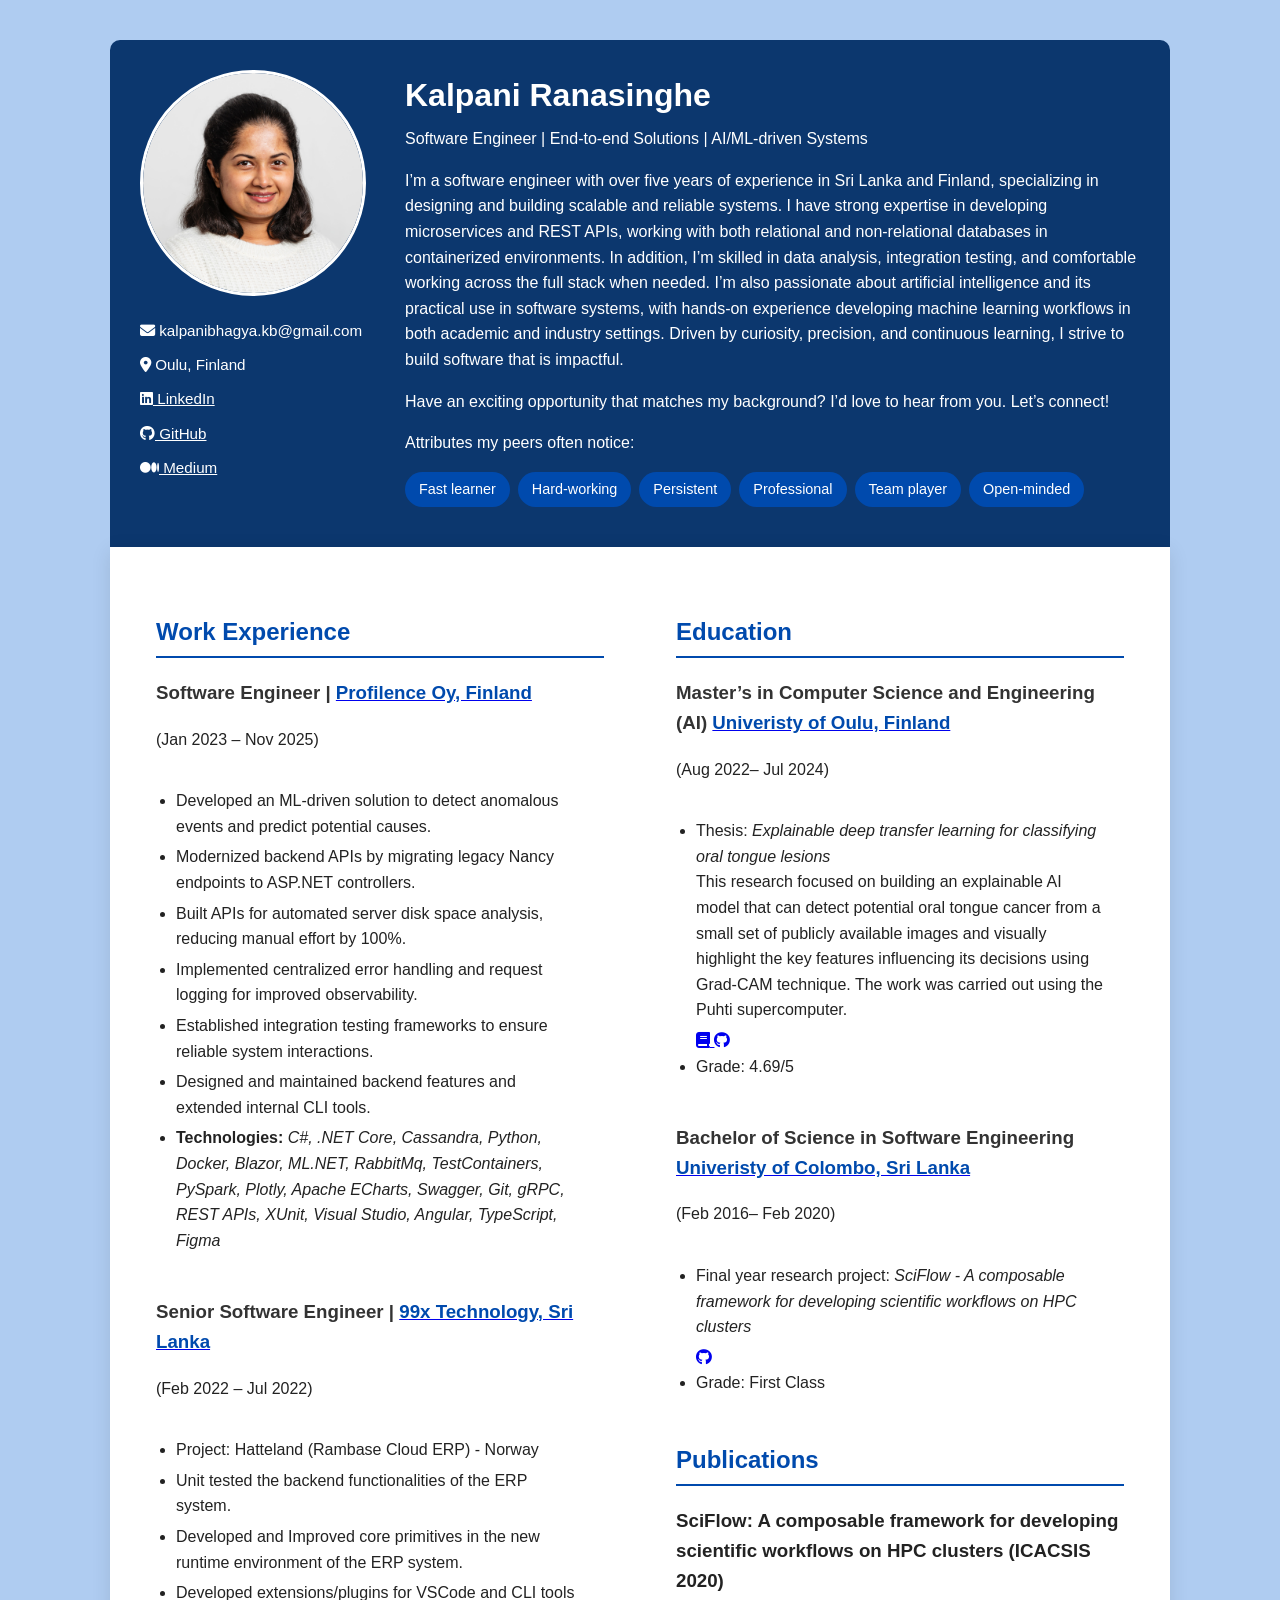
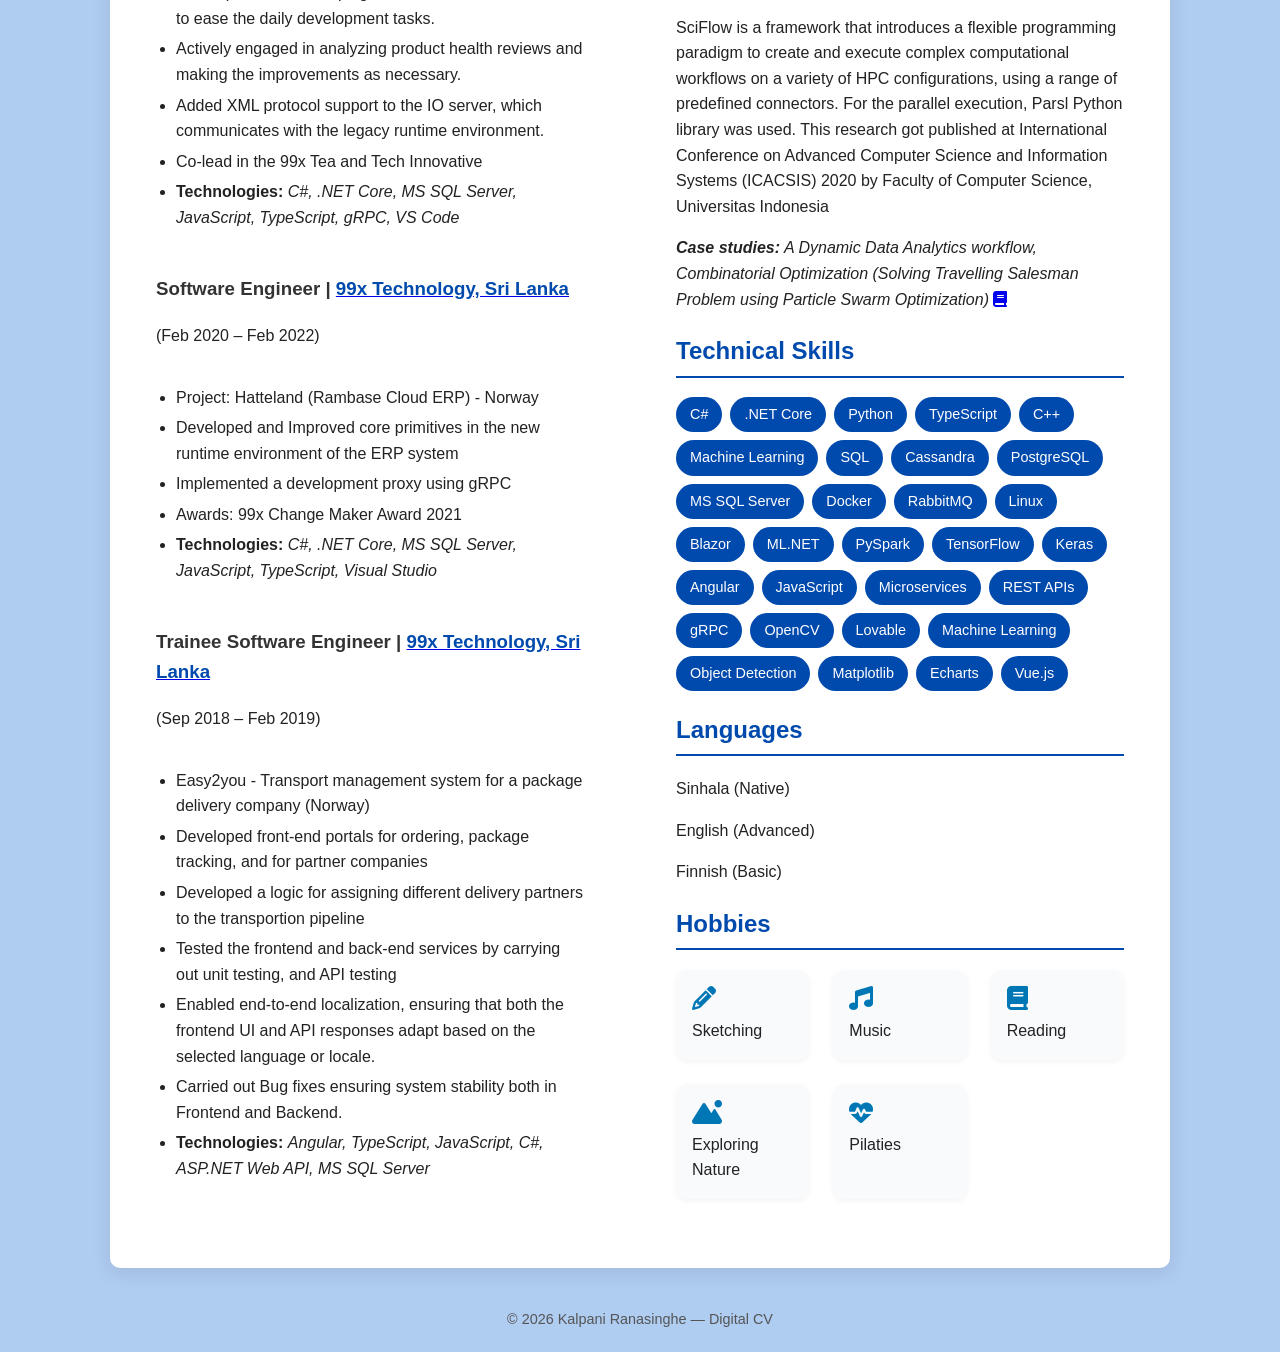
==== commit edc5f669: "Modified the header" ====
--- a/index.html
+++ b/index.html
@@ -11,7 +11,6 @@
   <div id="header"></div>
 
   <main>
-    <div id="summary"></div>
     <div class="two-column">
       <div id="experience"></div>
       <div id="education"></div>
@@ -23,19 +22,40 @@
   </footer>
 
   <script>
-    document.getElementById('year').textContent = new Date().getFullYear();
     document.addEventListener("DOMContentLoaded", () => {
-      const sections = ["header", "summary", "experience", "education"];
+      document.getElementById("year").textContent = new Date().getFullYear();
 
-      sections.forEach(section => {
+      // First load header
+      fetch("sections/header.html")
+        .then(res => res.text())
+        .then(html => {
+          document.getElementById("header").innerHTML = html;
+
+          // Now summary div exists → load summary
+          return fetch("sections/summary.html");
+        })
+        .then(res => res.text())
+        .then(summaryHtml => {
+          const summaryDiv = document.getElementById("summary");
+          if (summaryDiv) {
+            summaryDiv.innerHTML = summaryHtml;
+          } else {
+            console.error("Summary div not found after header load.");
+          }
+        })
+        .catch(err => console.error("Error loading header or summary:", err));
+
+      // Load remaining sections
+      ["experience", "education"].forEach(section => {
         fetch(`sections/${section}.html`)
-          .then(response => response.text())
+          .then(res => res.text())
           .then(html => {
             document.getElementById(section).innerHTML = html;
-          })
-          .catch(err => console.error(`Error loading ${section}:`, err));
+          });
       });
+
     });
   </script>
+
 </body>
 </html>
--- a/css/style.css
+++ b/css/style.css
@@ -1,21 +1,26 @@
 body {
     font-family: 'Segoe UI', Tahoma, Geneva, Verdana, sans-serif;
-    background: #f4f6f8;
+    background: #afccf1;
     color: #222;
     margin: 0;
     padding: 0;
     line-height: 1.6;
 }
 header {
-    background: #659be2;
+    max-width: 1000px;
+    margin: auto;
+    margin-top: 40px;
+    background: #0c376e;
     color: white;
-    text-align: center;
-    padding: 30px 10px;
+    text-align: left;
+    padding: 30px;
+    border-top-left-radius: 10px;
+    border-top-right-radius: 10px;
 }
 .profile-pic {
     width: 220px;
     height: 220px;
-    border-radius: 30%;
+    border-radius: 50%;
     object-fit: cover;
     border: 3px solid white;
     margin-bottom: 15px;
@@ -25,24 +30,26 @@
     font-size: 2em;
 }
 header p {
-    font-size: 1.1em;
+    font-size: 1em;
     margin-top: 5px;
 }
 header .contact-info a {
-color: #fff;              /* make links white */
-font-weight: 500;
-text-decoration: underline; /* optional for visibility */
+    color: #fff;              
+    font-weight: 500;
+    text-decoration: underline; 
 }
 
 header .contact-info a:hover {
-color: #ffd700;           /* add a gold hover color for contrast */
+    color: #ffd700;           
 }
 main {
     max-width: 1000px;
-    margin: 40px auto;
+    margin: auto;
+    margin-bottom: 40px;
     background: white;
     padding: 30px;
-    border-radius: 10px;
+    border-bottom-left-radius: 10px;
+    border-bottom-right-radius: 10px;
     box-shadow: 0 4px 20px rgba(0,0,0,0.1);
 }
 section {
@@ -69,11 +76,11 @@
 }
 .contact-info {
     display: flex;
-    flex-wrap: wrap;
-    gap: 15px;
-    justify-content: center;
+    flex-direction: column;
+    gap: 10px;
     font-size: 0.95em;
 }
+
 .contact-info a {
     color: #004aad;
     text-decoration: none;
@@ -98,7 +105,7 @@
 
 /* Hover effect */
 .skills span:hover {
-  background: #0066ff; /* brighter shade */
+  background: #0066ff; 
   transform: translateY(-3px) scale(1.05);
   box-shadow: 0 4px 8px rgba(0, 74, 173, 0.3);
 }
@@ -119,7 +126,7 @@
 }
 
 .two-column > div {
-    flex: 1;               /* Each column takes equal horizontal space */
+    flex: 1;               
     background: #fff;
     border-radius: 10px;
     padding: 1rem;
@@ -177,3 +184,15 @@
 .company:hover {
   text-decoration: underline;
 }
+
+.grid {
+  display: grid;
+  grid-template-columns: 1fr 3fr; 
+  gap: 20px;
+}
+
+@media (max-width: 768px) {
+  .grid {
+    grid-template-columns: 1fr;
+  }
+}
